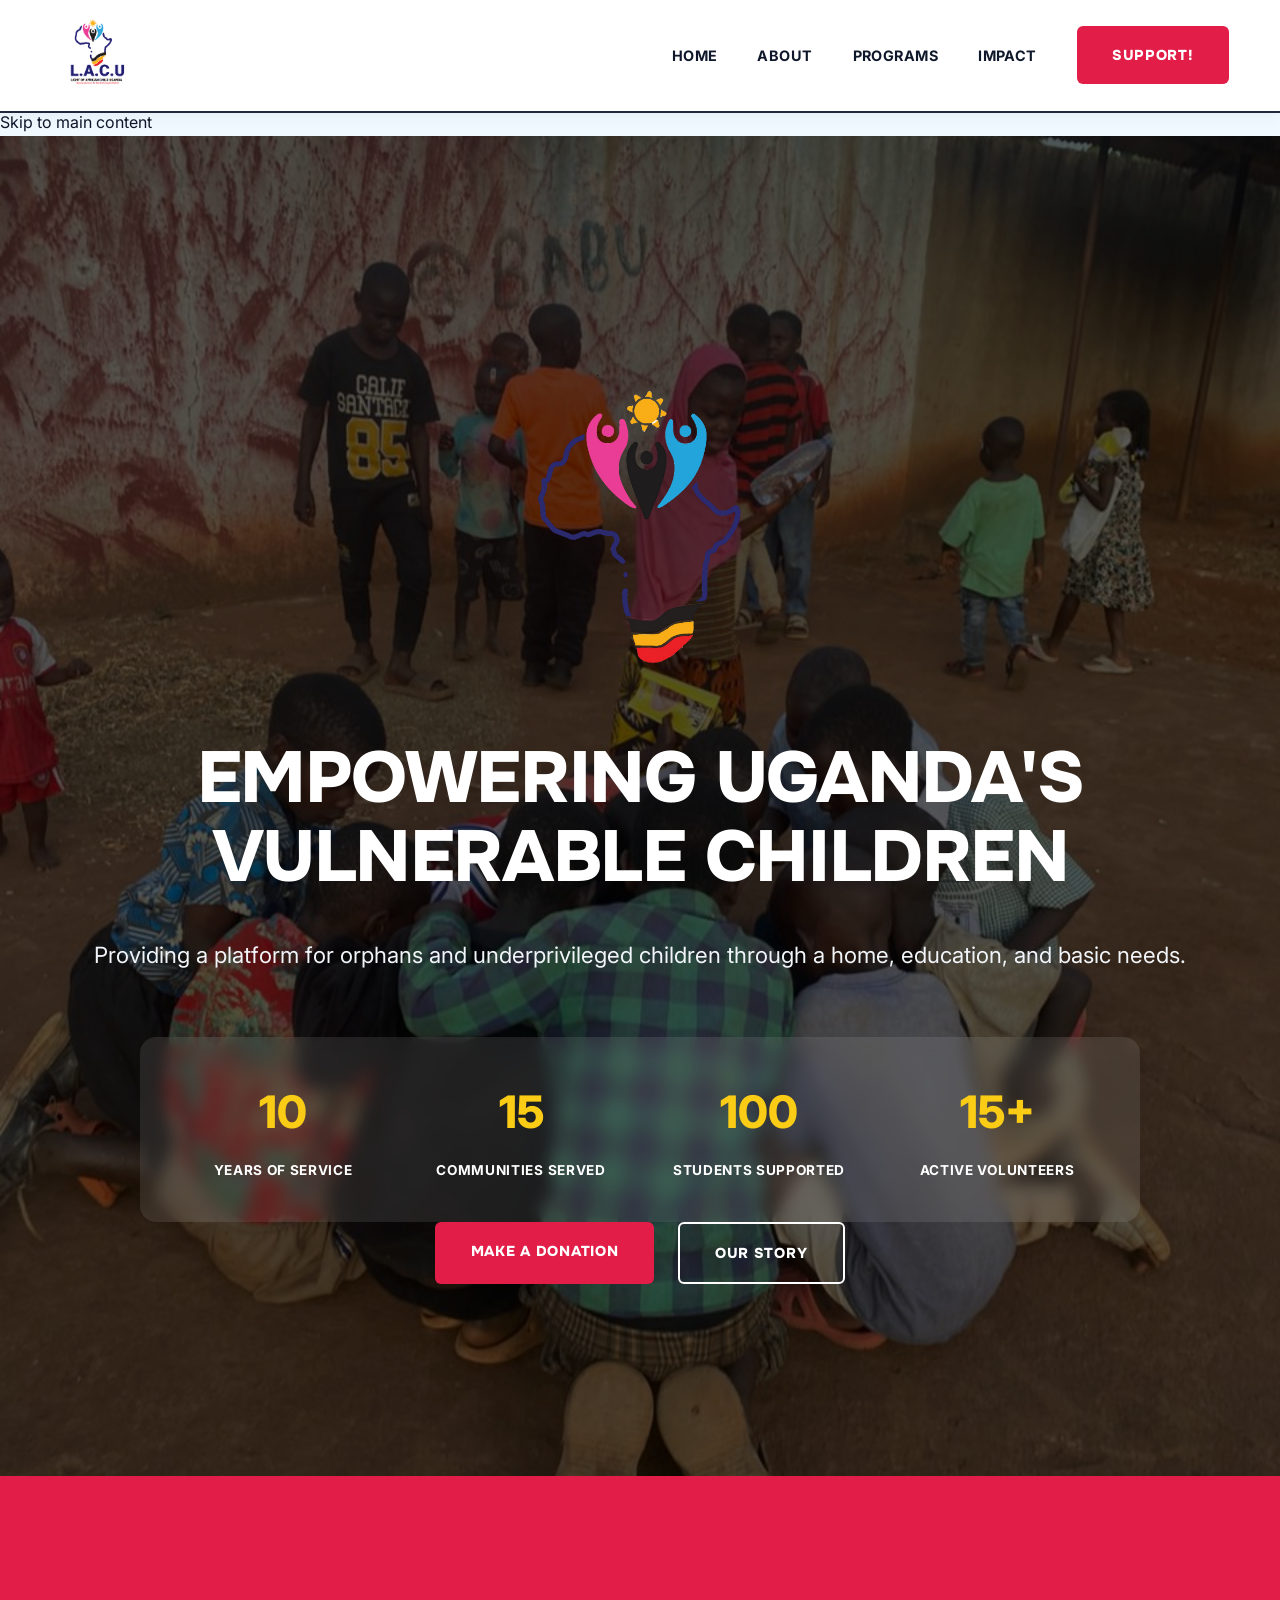
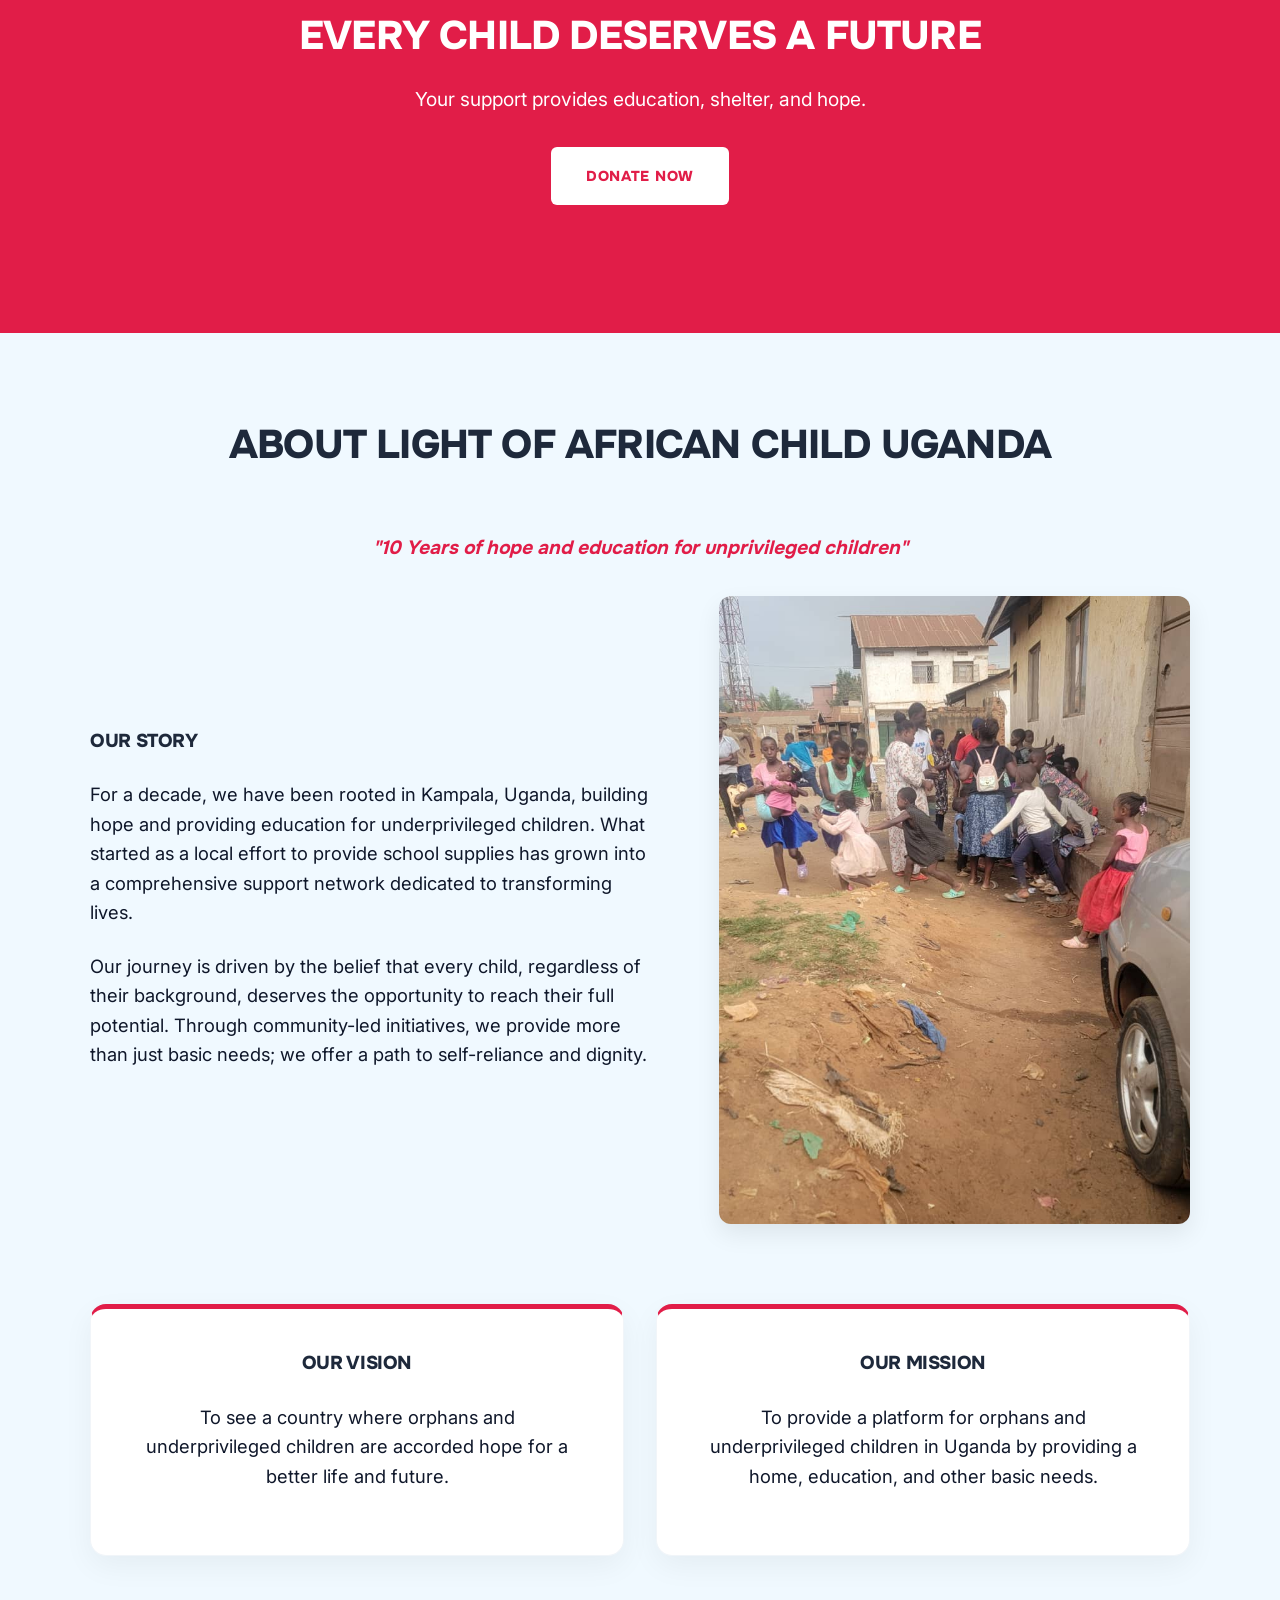
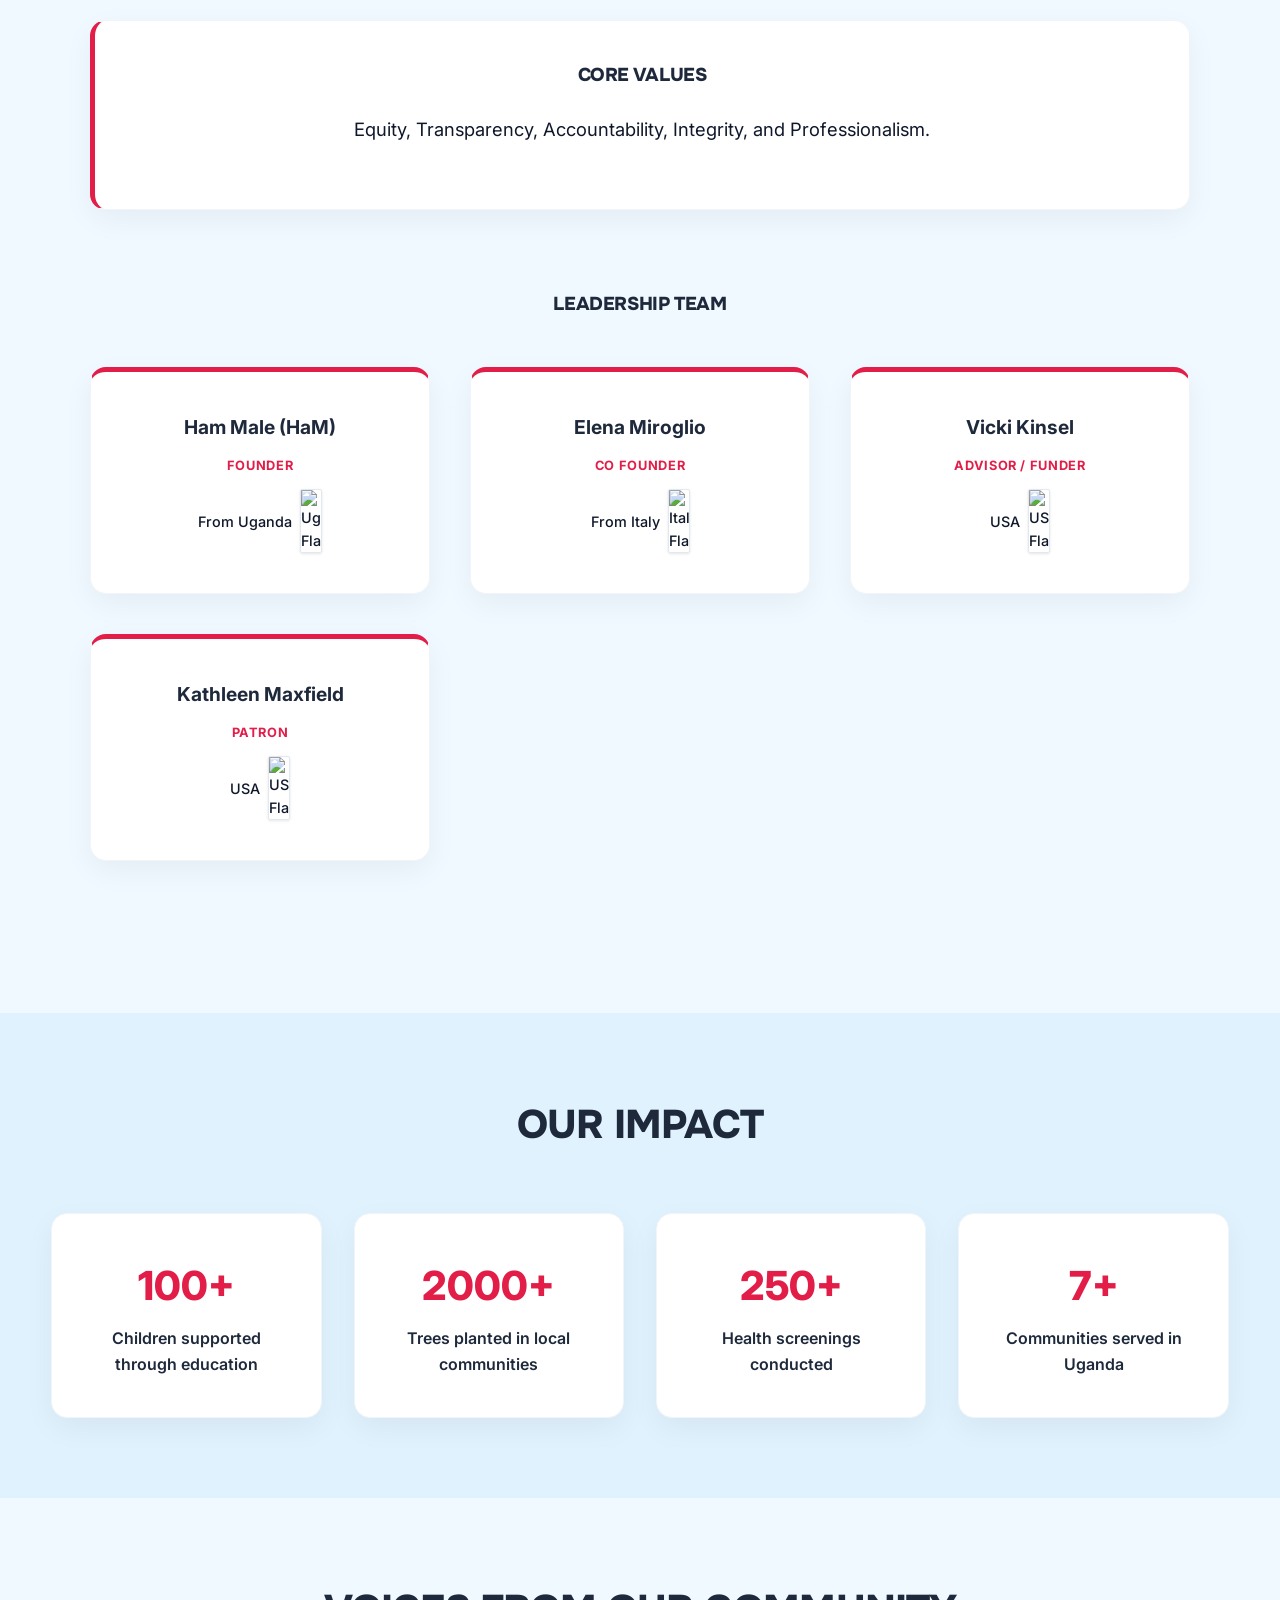
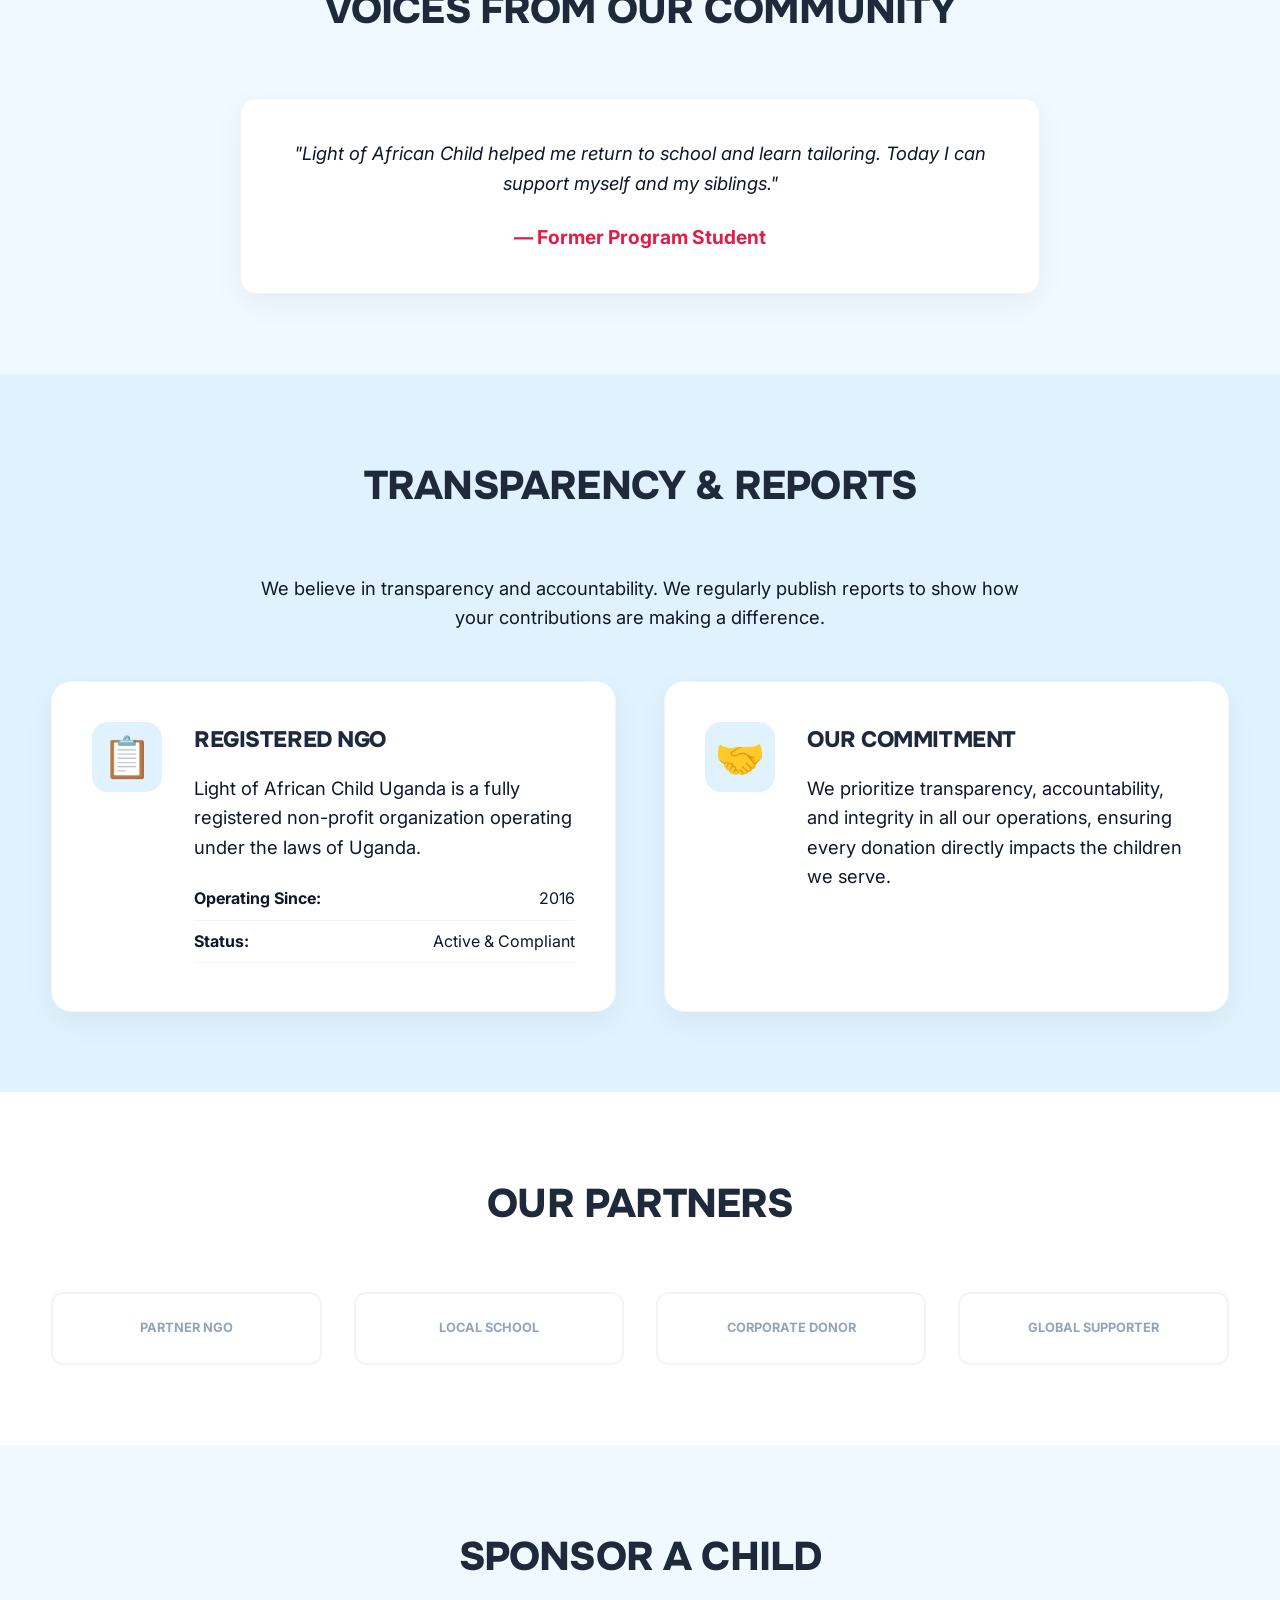
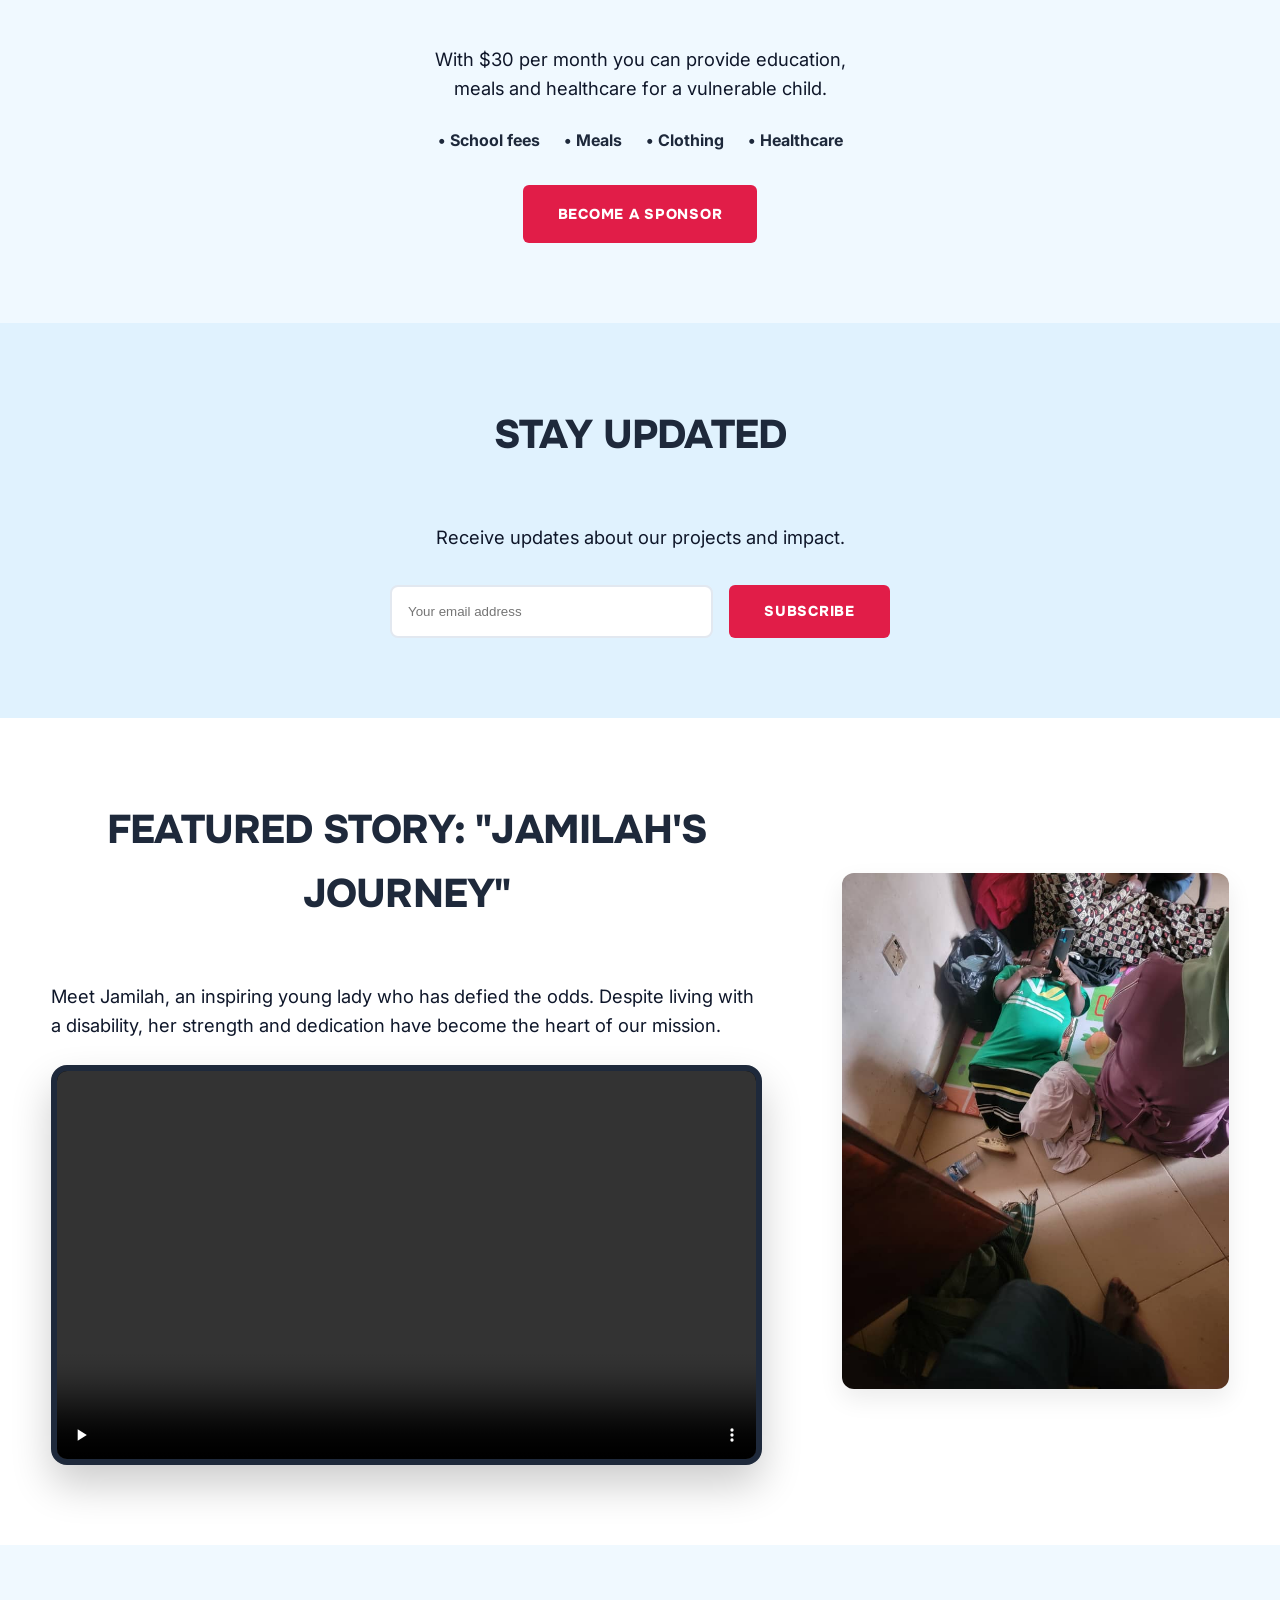
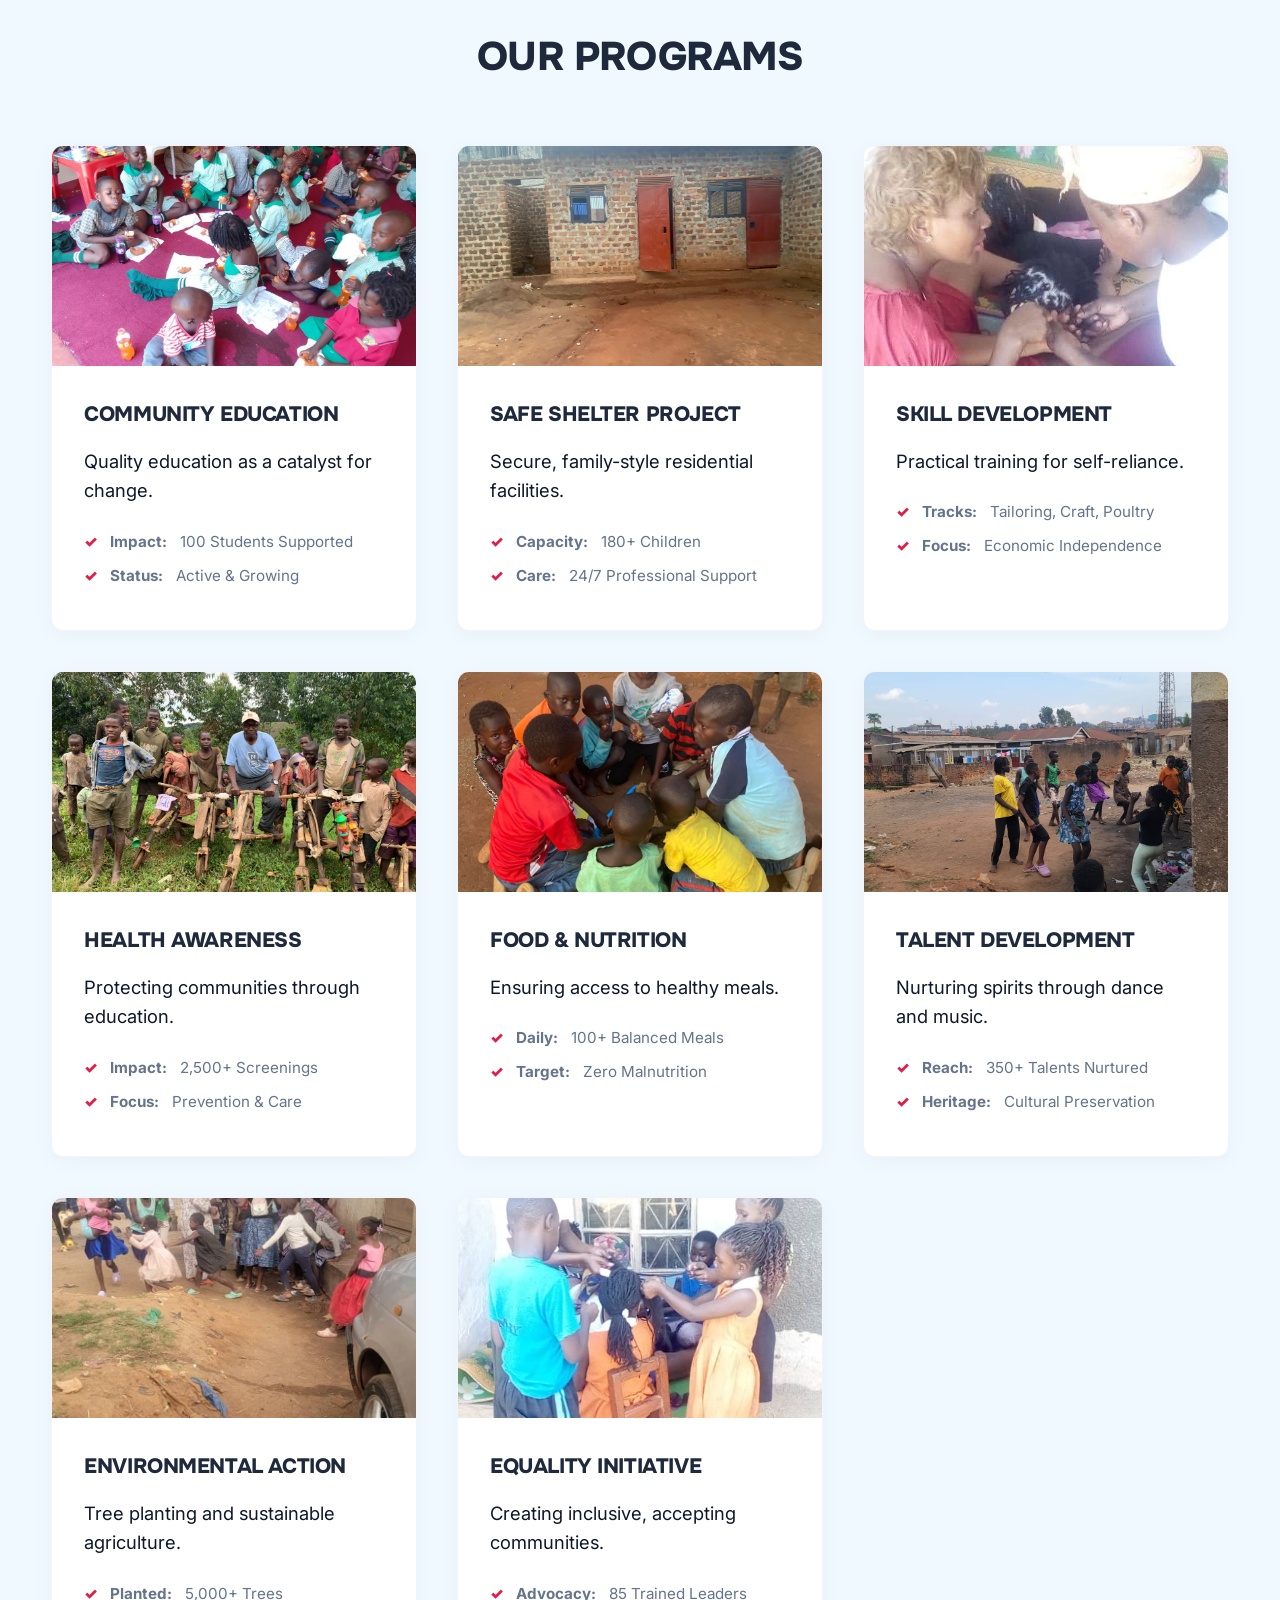
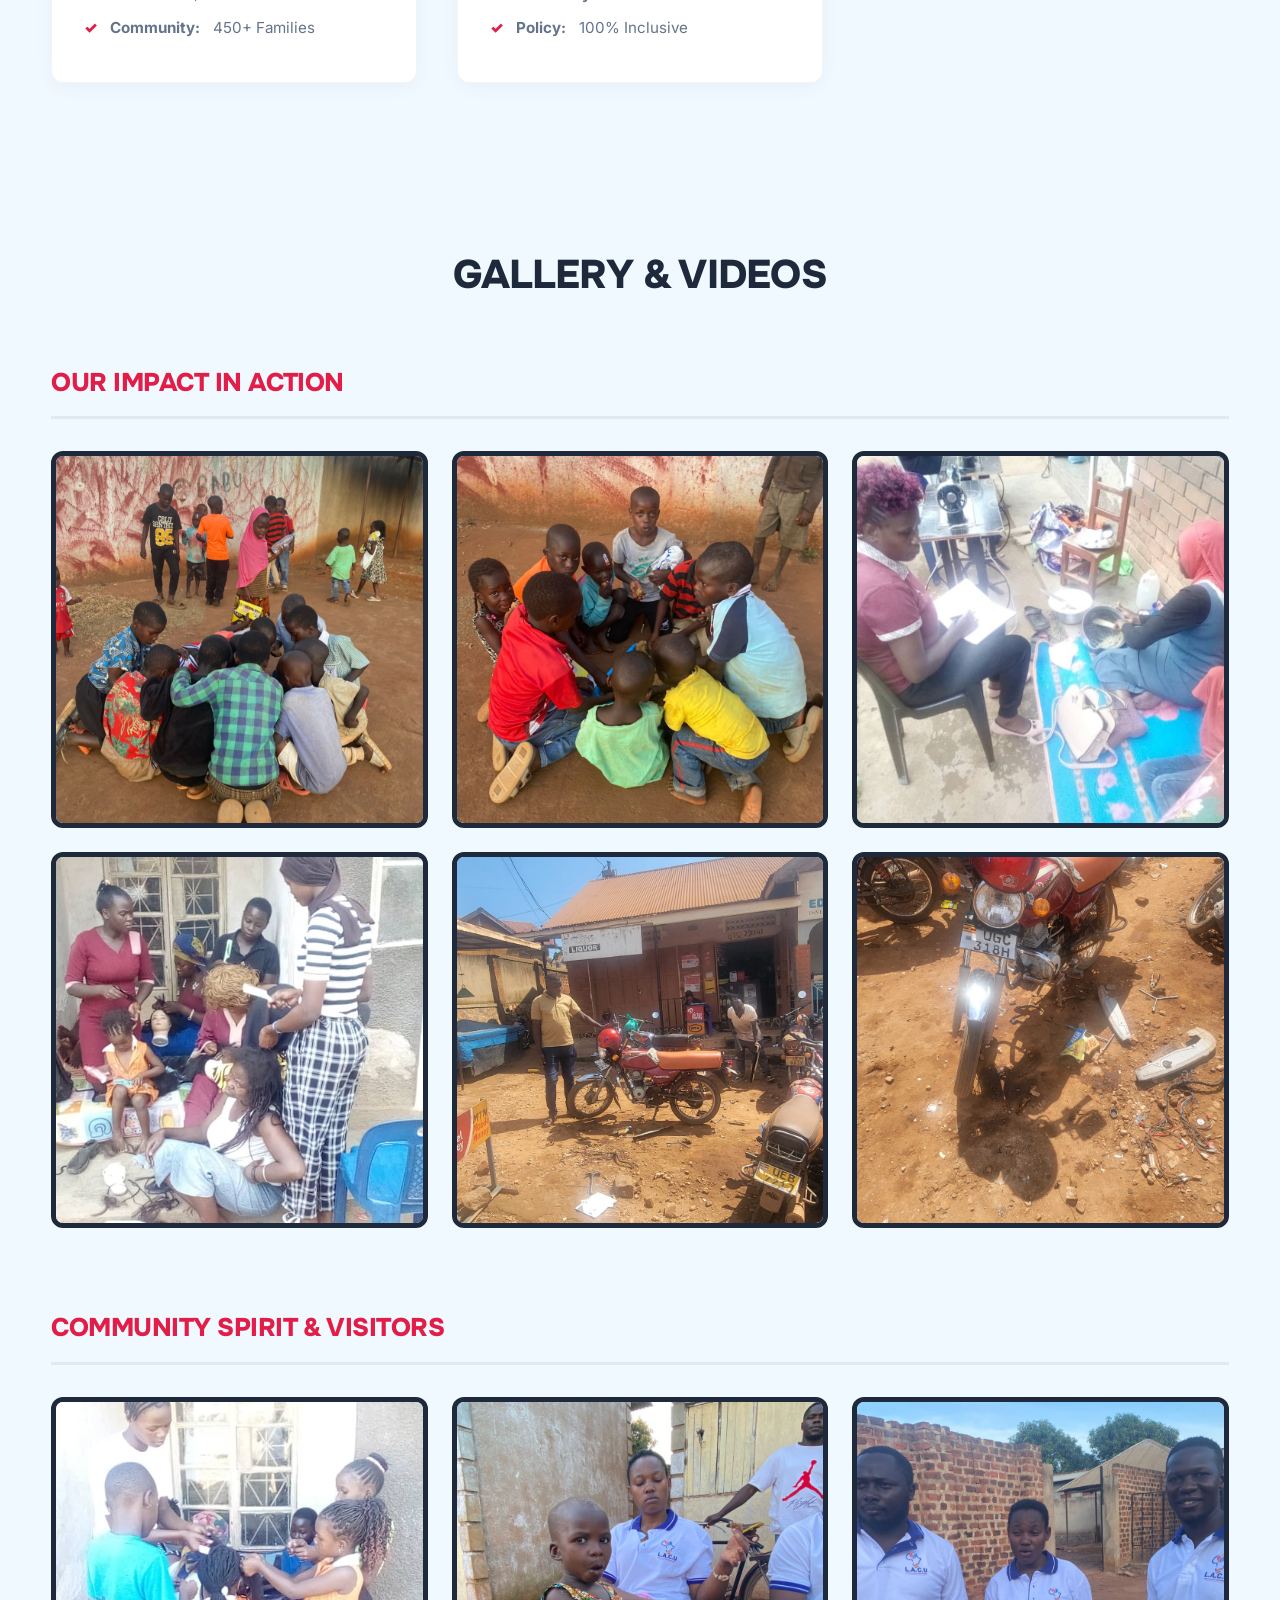
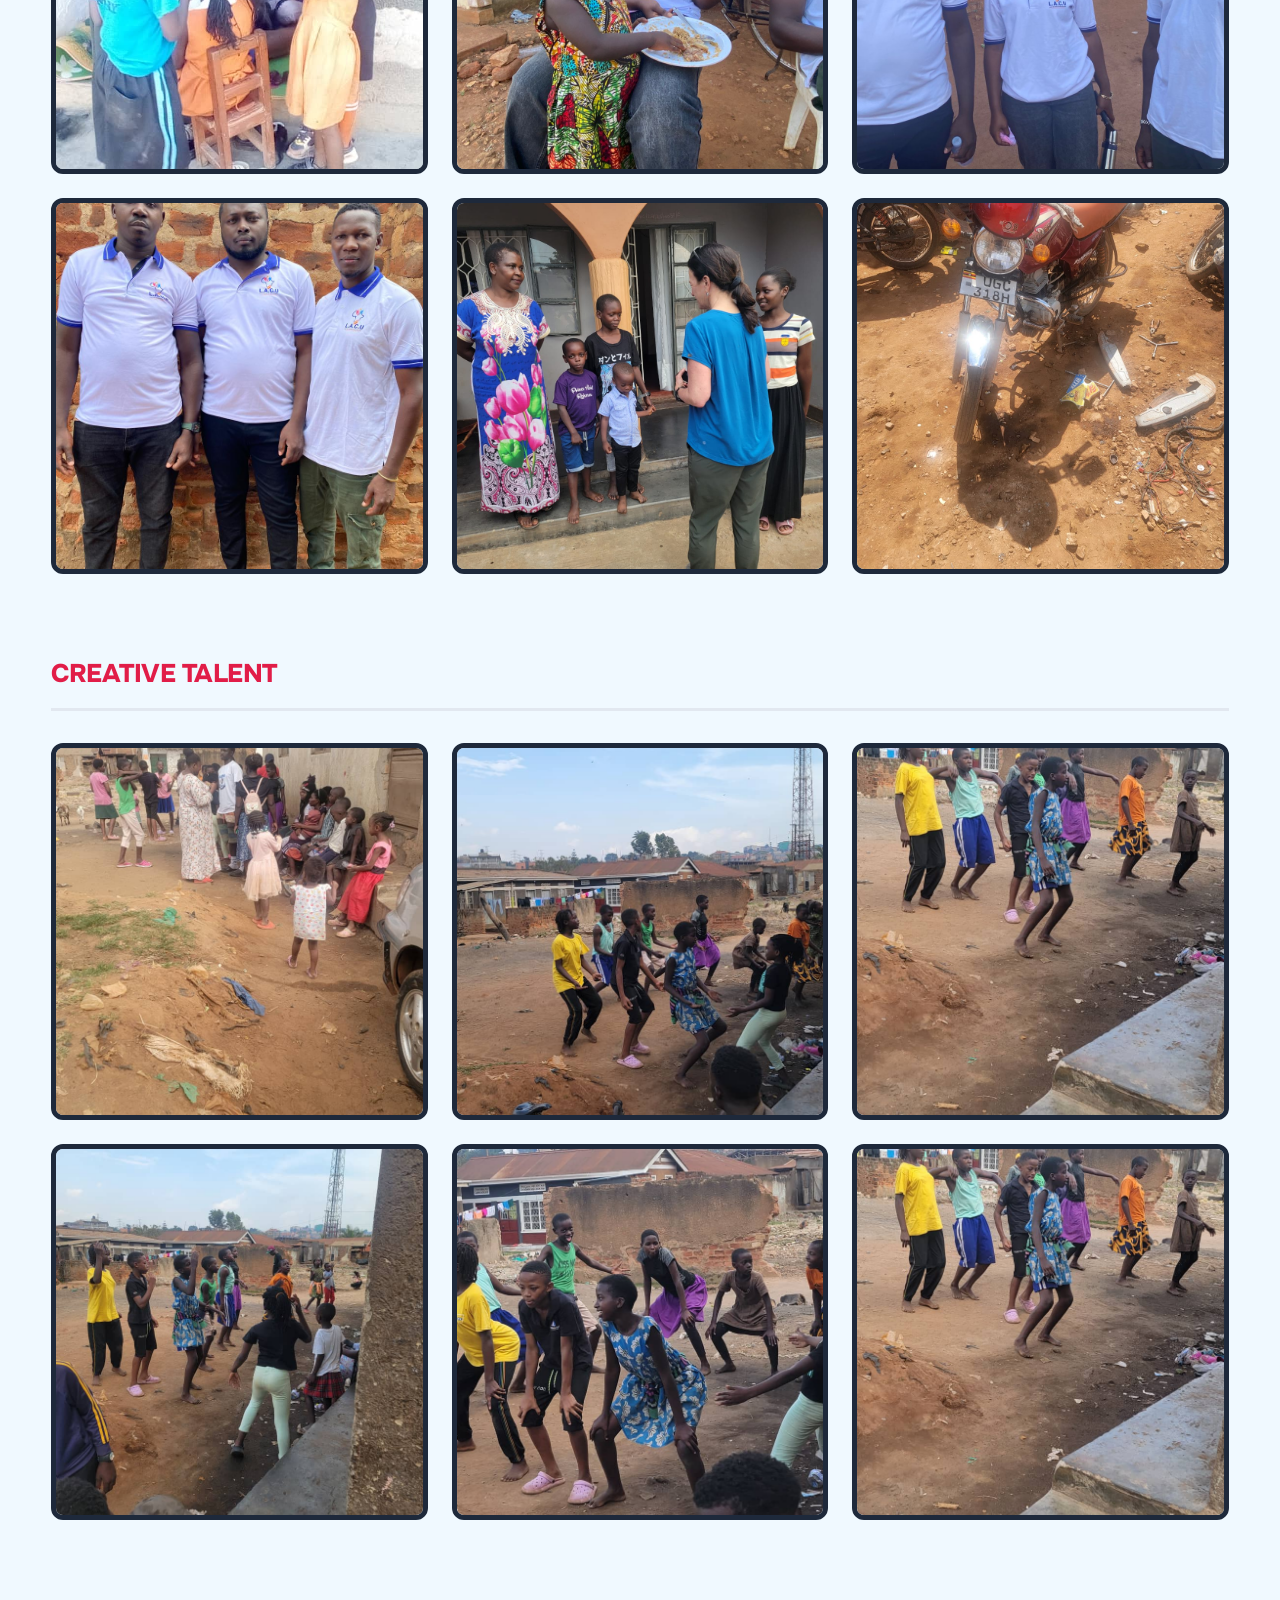
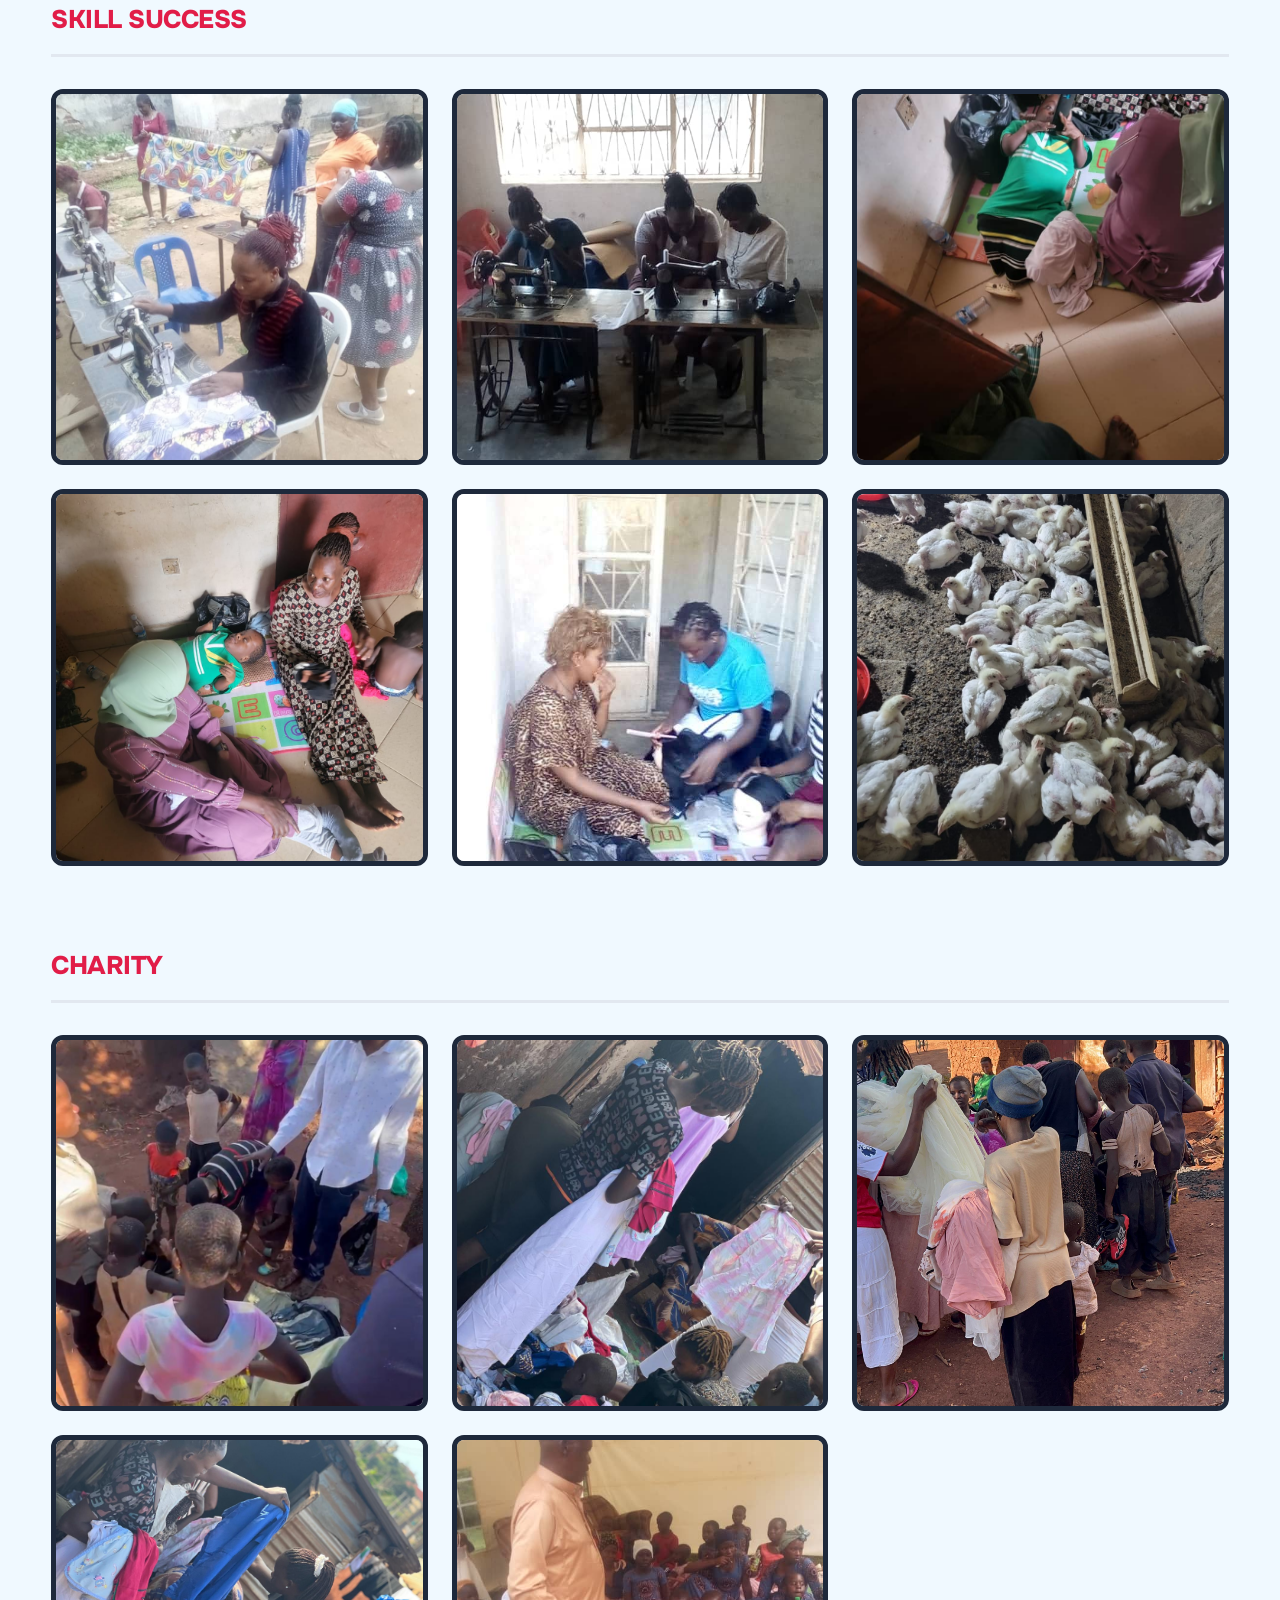
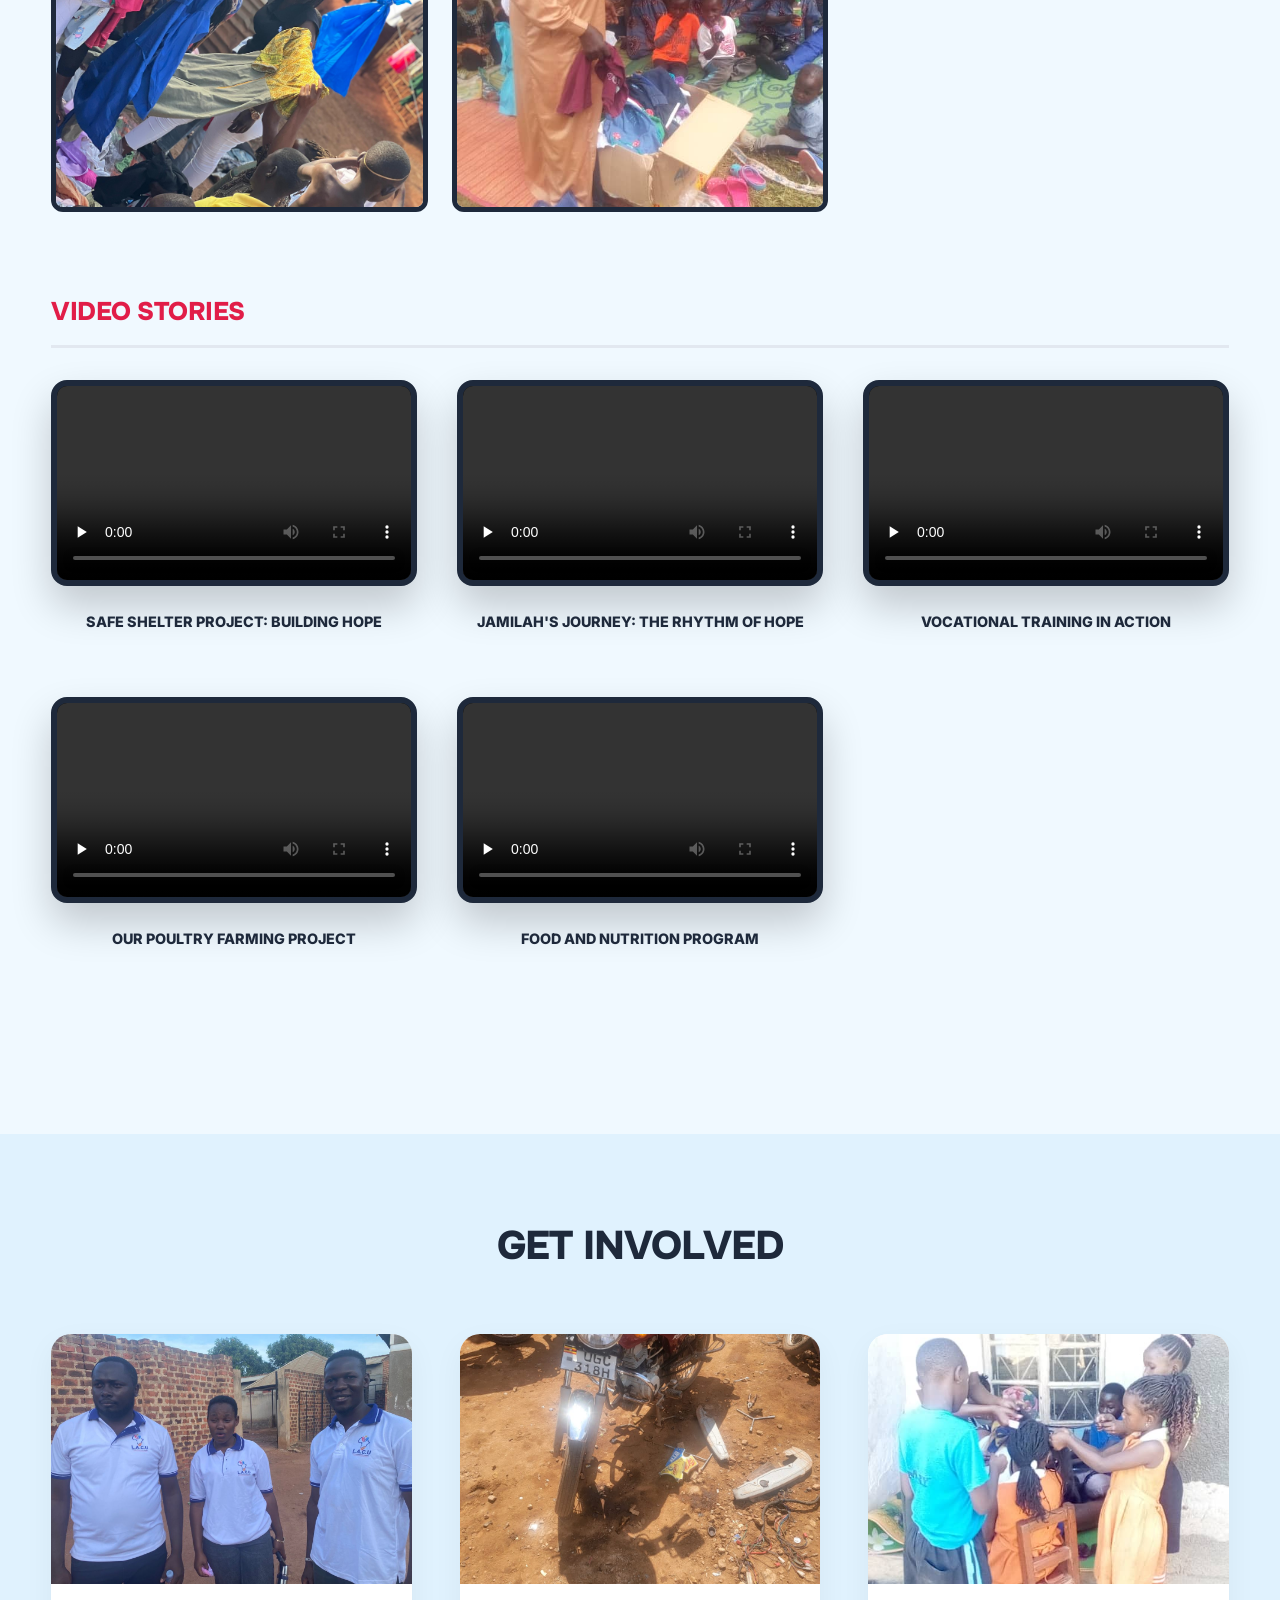
==== index.html @ d7f120e6 "Update index.html" ====
<!doctype html>
<html lang="en">
  <head>
    <meta charset="UTF-8" />
    <meta http-equiv="X-UA-Compatible" content="IE=edge" />
    <meta name="viewport" content="width=device-width, initial-scale=1.0" />

    <title>
      Light of African Child Uganda | Empowering Uganda's Vulnerable Children
    </title>
    <meta
      name="description"
      content="Providing a platform for orphans and underprivileged children in Uganda through a home, education, and basic needs."
    />
    <link rel="canonical" href="https://lightofafricachildug.org/" />

    <!-- Open Graph / Facebook -->
    <meta property="og:type" content="website" />
    <meta property="og:url" content="https://lightofafricachildug.org/" />
    <meta
      property="og:title"
      content="Light of African Child Uganda | Empowering Uganda's Vulnerable Children"
    />
    <meta
      property="og:description"
      content="Empowering vulnerable children in Uganda through education, shelter, and community support."
    />
    <meta
      property="og:image"
      content="https://lightofafricachildug.org/images/logo.PNG"
    />

    <!-- Twitter -->
    <meta name="twitter:card" content="summary_large_image" />
    <meta name="twitter:url" content="https://lightofafricachildug.org/" />
    <meta
      name="twitter:title"
      content="Light of African Child Uganda | Empowering Uganda's Vulnerable Children"
    />
    <meta
      name="twitter:description"
      content="Empowering vulnerable children in Uganda through education, shelter, and community support."
    />
    <meta
      name="twitter:image"
      content="https://lightofafricachildug.org/images/logo.PNG"
    />

    <link rel="icon" type="image/png" href="images/logo.PNG" />
    <link rel="icon" type="image/png" sizes="32x32" href="images/logo.PNG" />
    <link rel="icon" type="image/png" sizes="16x16" href="images/logo.PNG" />

    <link rel="preconnect" href="https://fonts.googleapis.com" />
    <link rel="preconnect" href="https://fonts.gstatic.com" crossorigin />
    <link
      href="https://fonts.googleapis.com/css2?family=Inter:wght@400;500;600;700&family=Onest:wght@400;500;600;700;800&display=swap"
      rel="stylesheet"
    />

    <link rel="stylesheet" href="css/style.css" />

    <script type="application/ld+json">
      {
        "@context": "https://schema.org",
        "@type": "NGO",
        "name": "Light of African Child Uganda",
        "url": "https://lightofafricachildug.org",
        "foundingDate": "2016",
        "areaServed": "Uganda",
        "description": "Empowering vulnerable children in Uganda through education and support.",
        "address": {
          "@type": "PostalAddress",
          "addressLocality": "Kampala",
          "addressCountry": "Uganda"
        }
      }
    </script>
  </head>
  <body>
    <a href="#main-content" class="skip-link">Skip to main content</a>

    <header class="navbar" role="banner">
      <div class="navbar-content">
        <div class="logo">
          <a href="#hero" aria-label="Light of African Child Uganda Home">
            <img
              src="images/logo.PNG"
              alt="Light of African Child Uganda Logo"
            />
          </a>
        </div>

        <nav class="nav-links" id="primary-navigation" aria-label="Primary">
          <a href="#hero">Home</a>
          <a href="#about">About</a>
          <a href="#programs">Programs</a>
          <a href="#impact">Impact</a>
          <a href="#donate" class="btn btn-primary">Support!</a>
        </nav>

        <button
          class="mobile-menu-btn"
          aria-controls="primary-navigation"
          aria-expanded="false"
          aria-label="Open mobile menu"
        >
          <svg
            width="24"
            height="24"
            fill="none"
            stroke="currentColor"
            stroke-width="2"
            viewBox="0 0 24 24"
          >
            <path d="M4 6h16M4 12h16M4 18h16"></path>
          </svg>
        </button>
      </div>
    </header>

    <main id="main-content">
      <section id="hero" class="hero" aria-labelledby="hero-title">
        <div class="hero-content">
          <img
            src="images/IMG-20250227-WA0000@3x.png"
            alt="Light of African Child Uganda Branding"
            class="hero-logo"
          />
          <h1 id="hero-title">Empowering Uganda's Vulnerable Children</h1>
          <p>
            Providing a platform for orphans and underprivileged children
            through a home, education, and basic needs.
          </p>

          <div class="impact-snapshot">
            <div class="snapshot-item">
              <span class="snapshot-number">10</span
              ><span class="snapshot-label">Years of Service</span>
            </div>
            <div class="snapshot-item">
              <span class="snapshot-number">15</span
              ><span class="snapshot-label">Communities Served</span>
            </div>
            <div class="snapshot-item">
              <span class="snapshot-number">100</span
              ><span class="snapshot-label">Students Supported</span>
            </div>
            <div class="snapshot-item">
              <span class="snapshot-number">15+</span
              ><span class="snapshot-label">Active Volunteers</span>
            </div>
          </div>

          <div class="hero-actions">
            <a href="#donate" class="btn btn-primary">Make a Donation</a>
            <a href="#about" class="btn btn-outline">Our Story</a>
          </div>
        </div>
      </section>

      <section class="donation-banner">
        <div class="container">
          <h2>Every Child Deserves a Future</h2>
          <p>Your support provides education, shelter, and hope.</p>
          <a href="#donate" class="btn btn-primary">Donate Now</a>
        </div>
      </section>

      <section id="about" class="bg-azure">
        <div class="container">
          <h2 class="section-title">About Light of African Child Uganda</h2>
          <div class="section-intro">
            <p class="tagline">
              "10 Years of hope and education for unprivileged children"
            </p>

            <div class="about-story-grid">
              <div class="story-content-box">
                <h3>Our Story</h3>
                <p>
                  For a decade, we have been rooted in Kampala, Uganda, building
                  hope and providing education for underprivileged children.
                  What started as a local effort to provide school supplies has
                  grown into a comprehensive support network dedicated to
                  transforming lives.
                </p>
                <p>
                  Our journey is driven by the belief that every child,
                  regardless of their background, deserves the opportunity to
                  reach their full potential. Through community-led initiatives,
                  we provide more than just basic needs; we offer a path to
                  self-reliance and dignity.
                </p>
              </div>
              <div class="story-image-box">
                <img
                  loading="lazy"
                  src="images/activity.jpeg"
                  alt="Community activity and engagement"
                  class="rounded-img shadow"
                />
              </div>
            </div>

            <div class="mission-vision-grid">
              <div class="mission-box info-card">
                <h3>Our Vision</h3>
                <p>
                  To see a country where orphans and underprivileged children
                  are accorded hope for a better life and future.
                </p>
              </div>
              <div class="vision-box info-card">
                <h3>Our Mission</h3>
                <p>
                  To provide a platform for orphans and underprivileged children
                  in Uganda by providing a home, education, and other basic
                  needs.
                </p>
              </div>
            </div>

            <div class="values-box info-card">
              <h3>Core Values</h3>
              <p>
                Equity, Transparency, Accountability, Integrity, and
                Professionalism.
              </p>
            </div>

            <div class="leadership-box">
              <h3 class="text-center">Leadership Team</h3>
              <div class="leaders-grid">
                <div class="leader-item info-card">
                  <div class="leader-info">
                    <strong>Ham Male (HaM)</strong>
                    <span class="role">Founder</span>
                    <span class="country"
                      >From Uganda
                      <img
                        loading="lazy"
                        src="https://flagcdn.com/ug.svg"
                        width="20"
                        alt="Uganda Flag"
                        class="flag-icon"
                    /></span>
                  </div>
                </div>
            
                <div class="leader-item info-card">
                  <div class="leader-info">
                    <strong>Elena Miroglio</strong>
                    <span class="role">Co founder</span>
                    <span class="country"
                      >From Italy
                      <img
                        loading="lazy"
                        src="https://flagcdn.com/it.svg"
                        width="20"
                        alt="Italy Flag"
                        class="flag-icon"
                    /></span>
                  </div>
                </div>
                <div class="leader-item info-card">
                  <div class="leader-info">
                    <strong>Vicki Kinsel</strong>
                    <span class="role">Advisor / funder</span>
                    <span class="country"
                      >USA
                      <img
                        loading="lazy"
                        src="https://flagcdn.com/us.svg"
                        width="20"
                        alt="USA Flag"
                        class="flag-icon"
                    /></span>
                  </div>
                </div>
                <div class="leader-item info-card">
                  <div class="leader-info">
                    <strong>Kathleen Maxfield</strong>
                    <span class="role">Patron</span>
                    <span class="country"
                      >USA
                      <img
                        loading="lazy"
                        src="https://flagcdn.com/us.svg"
                        width="20"
                        alt="USA Flag"
                        class="flag-icon"
                    /></span>
                  </div>
                </div>
              </div>
            </div>
          </div>
        </div>
      </section>

      <section id="impact-report" class="bg-light">
        <div class="container">
          <h2 class="section-title">Our Impact</h2>
          <div class="impact-grid">
            <div class="impact-item info-card">
              <span class="impact-number">100+</span>
              <p>Children supported through education</p>
            </div>
            <div class="impact-item info-card">
              <span class="impact-number">2000+</span>
              <p>Trees planted in local communities</p>
            </div>
            <div class="impact-item info-card">
              <span class="impact-number">250+</span>
              <p>Health screenings conducted</p>
            </div>
            <div class="impact-item info-card">
              <span class="impact-number">7+</span>
              <p>Communities served in Uganda</p>
            </div>
          </div>
        </div>
      </section>

      <section class="bg-azure">
        <div class="container">
          <h2 class="section-title">Voices from Our Community</h2>
          <div class="testimonial info-card">
            <p>
              "Light of African Child helped me return to school and learn
              tailoring. Today I can support myself and my siblings."
            </p>
            <strong>— Former Program Student</strong>
          </div>
        </div>
      </section>

      <section id="transparency" class="bg-light">
        <div class="container">
          <h2 class="section-title">Transparency & Reports</h2>
          <div class="transparency-summary text-center">
            <p>
              We believe in transparency and accountability. We regularly publish reports to show how your contributions are making a difference.
            </p>
          </div>
          <div class="transparency-grid">
            <div class="transparency-item">
              <div class="transparency-icon">📋</div>
              <div class="transparency-content">
                <h3>Registered NGO</h3>
                <p>
                  Light of African Child Uganda is a fully registered non-profit
                  organization operating under the laws of Uganda.
                </p>
                <ul class="registration-list">
                  <li><strong>Operating Since:</strong> 2016</li>
                  <li><strong>Status:</strong> Active & Compliant</li>
                </ul>
              </div>
            </div>
            <div class="transparency-item">
              <div class="transparency-icon">🤝</div>
              <div class="transparency-content">
                <h3>Our Commitment</h3>
                <p>
                  We prioritize transparency, accountability, and integrity in
                  all our operations, ensuring every donation directly impacts
                  the children we serve.
                </p>
              </div>
            </div>
          </div>
        </div>
      </section>

      <section id="partners" class="bg-white">
        <div class="container">
          <h2 class="section-title">Our Partners</h2>
          <div class="partners-grid">
            <div class="partner-logo">Partner NGO</div>
            <div class="partner-logo">Local School</div>
            <div class="partner-logo">Corporate Donor</div>
            <div class="partner-logo">Global Supporter</div>
          </div>
        </div>
      </section>

      <section id="sponsor-child" class="bg-azure">
        <div class="container text-center">
          <h2 class="section-title">Sponsor a Child</h2>
          <p class="max-w-md mx-auto mb-2">
            With $30 per month you can provide education, meals and healthcare
            for a vulnerable child.
          </p>
          <div class="sponsor-features mb-3">
            <span>• School fees</span>
            <span>• Meals</span>
            <span>• Clothing</span>
            <span>• Healthcare</span>
          </div>
          <a href="#donate" class="btn btn-primary">Become a Sponsor</a>
        </div>
      </section>

      <section id="newsletter" class="bg-light">
        <div class="container text-center">
          <h2 class="section-title">Stay Updated</h2>
          <p>Receive updates about our projects and impact.</p>
          <form
            class="newsletter-form"
            name="newsletter"
            method="POST"
            data-netlify="true"
          >
            <input type="hidden" name="form-name" value="newsletter" />
            <input
              type="email"
              name="email"
              placeholder="Your email address"
              required
              aria-label="Email Address"
            />
            <button type="submit" class="btn btn-primary">Subscribe</button>
          </form>
          <div id="newsletter-message" class="mt-2 hidden"></div>
        </div>
      </section>

      <section id="featured-story" class="bg-white">
        <div class="container story-flex">
          <div class="story-content">
            <h2 class="text-left">Featured Story: "Jamilah's Journey"</h2>
            <p>
              Meet Jamilah, an inspiring young lady who has defied the odds.
              Despite living with a disability, her strength and dedication have
              become the heart of our mission.
            </p>
            <div class="video-wrapper shadow">
              <video controls preload="none">
                <source src="images/jamilah-video.mp4" type="video/mp4" />
                Your browser does not support the video tag.
              </video>
            </div>
          </div>
          <div class="story-image">
            <img
              loading="lazy"
              src="images/jamilah-1.jpeg"
              alt="Jamilah participating in skills training"
              class="rounded-img shadow"
            />
          </div>
        </div>
      </section>

      <section id="programs" class="bg-azure">
        <div class="container">
          <h2 class="section-title">Our Programs</h2>
          <div class="process-grid">
            <article class="process-item" data-program="education">
              <div class="process-image">
                <img
                  loading="lazy"
                  src="images/our-students.jpg"
                  alt="Community Education"
                />
              </div>
              <div class="process-content">
                <h3>Community Education</h3>
                <p>Quality education as a catalyst for change.</p>
                <ul class="program-features">
                  <li><strong>Impact:</strong> 100 Students Supported</li>
                  <li><strong>Status:</strong> Active & Growing</li>
                </ul>
              </div>
            </article>
            <article class="process-item" data-program="shelter">
              <div class="process-image">
                <img
                  loading="lazy"
                  src="images/shelter-2.jpeg"
                  alt="Safe Shelter Project"
                />
              </div>
              <div class="process-content">
                <h3>Safe Shelter Project</h3>
                <p>Secure, family-style residential facilities.</p>
                <ul class="program-features">
                  <li><strong>Capacity:</strong> 180+ Children</li>
                  <li><strong>Care:</strong> 24/7 Professional Support</li>
                </ul>
              </div>
            </article>
            <article class="process-item" data-program="skills">
              <div class="process-image">
                <img
                  loading="lazy"
                  src="images/skills-project-3.jpeg"
                  alt="Skill Development"
                />
              </div>
              <div class="process-content">
                <h3>Skill Development</h3>
                <p>Practical training for self-reliance.</p>
                <ul class="program-features">
                  <li><strong>Tracks:</strong> Tailoring, Craft, Poultry</li>
                  <li><strong>Focus:</strong> Economic Independence</li>
                </ul>
              </div>
            </article>
            <article class="process-item" data-program="health">
              <div class="process-image">
                <img
                  loading="lazy"
                  src="images/ANTID.jpg"
                  alt="Health Awareness"
                />
              </div>
              <div class="process-content">
                <h3>Health Awareness</h3>
                <p>Protecting communities through education.</p>
                <ul class="program-features">
                  <li><strong>Impact:</strong> 2,500+ Screenings</li>
                  <li><strong>Focus:</strong> Prevention & Care</li>
                </ul>
              </div>
            </article>
            <article class="process-item" data-program="nutrition">
              <div class="process-image">
                <img
                  loading="lazy"
                  src="images/activity-2.jpeg"
                  alt="Food & Nutrition"
                />
              </div>
              <div class="process-content">
                <h3>Food & Nutrition</h3>
                <p>Ensuring access to healthy meals.</p>
                <ul class="program-features">
                  <li><strong>Daily:</strong> 100+ Balanced Meals</li>
                  <li><strong>Target:</strong> Zero Malnutrition</li>
                </ul>
              </div>
            </article>
            <article class="process-item" data-program="talent">
              <div class="process-image">
                <img
                  loading="lazy"
                  src="images/entertainment-3.jpeg"
                  alt="Talent Development"
                />
              </div>
              <div class="process-content">
                <h3>Talent Development</h3>
                <p>Nurturing spirits through dance and music.</p>
                <ul class="program-features">
                  <li><strong>Reach:</strong> 350+ Talents Nurtured</li>
                  <li><strong>Heritage:</strong> Cultural Preservation</li>
                </ul>
              </div>
            </article>
            <article class="process-item" data-program="environment">
              <div class="process-image">
                <img
                  loading="lazy"
                  src="images/activity.jpeg"
                  alt="Conservation"
                />
              </div>
              <div class="process-content">
                <h3>Environmental Action</h3>
                <p>Tree planting and sustainable agriculture.</p>
                <ul class="program-features">
                  <li><strong>Planted:</strong> 5,000+ Trees</li>
                  <li><strong>Community:</strong> 450+ Families</li>
                </ul>
              </div>
            </article>
            <article class="process-item" data-program="discrimination">
              <div class="process-image">
                <img
                  loading="lazy"
                  src="images/reaching-out.jpeg"
                  alt="Anti-Discrimination"
                />
              </div>
              <div class="process-content">
                <h3>Equality Initiative</h3>
                <p>Creating inclusive, accepting communities.</p>
                <ul class="program-features">
                  <li><strong>Advocacy:</strong> 85 Trained Leaders</li>
                  <li><strong>Policy:</strong> 100% Inclusive</li>
                </ul>
              </div>
            </article>
          </div>
        </div>
      </section>

      <section id="gallery" class="bg-azure section-with-pattern">
        <div class="container">
          <h2 class="section-title">Gallery & Videos</h2>

          <div class="gallery-category" id="impact">
            <h3>Our Impact in Action</h3>
            <div class="gallery-grid">
              <div class="gallery-item">
                <img
                  loading="lazy"
                  src="images/activity-1.jpeg"
                  alt="Children and community members gathered for an educational session"
                />
              </div>
              <div class="gallery-item">
                <img
                  loading="lazy"
                  src="images/activity-2.jpeg"
                  alt="Distributing essential school supplies to underprivileged children"
                />
              </div>
              <div class="gallery-item">
                <img
                  loading="lazy"
                  src="images/activity-3.jpeg"
                  alt="Children participating in organized group educational activities"
                />
              </div>
              <div class="gallery-item">
                <img
                  loading="lazy"
                  src="images/activity-5.jpeg"
                  alt="Children receiving donated school supplies in Kampala"
                />
              </div>
              <div class="gallery-item">
                <img
                  loading="lazy"
                  src="images/donation.jpeg"
                  alt="Organization members receiving donations for the community"
                />
              </div>
              <div class="gallery-item">
                <img
                  loading="lazy"
                  src="images/donation-2.jpeg"
                  alt="Vulnerable families receiving donation packages"
                />
              </div>
            </div>
          </div>

          <div class="gallery-category">
            <h3>Community Spirit & Visitors</h3>
            <div class="gallery-grid">
              <div class="gallery-item">
                <img
                  loading="lazy"
                  src="images/reaching-out.jpeg"
                  alt="Community: Reaching out"
                />
              </div>
              <div class="gallery-item">
                <img
                  loading="lazy"
                  src="images/volunteers.jpeg"
                  alt="Community: Volunteers"
                />
              </div>
              <div class="gallery-item">
                <img
                  loading="lazy"
                  src="images/volunteers-2.jpeg"
                  alt="Community: Team of volunteers"
                />
              </div>
              <div class="gallery-item">
                <img
                  loading="lazy"
                  src="images/volunteer.jpeg"
                  alt="Community: Dedicated volunteer"
                />
              </div>
              <div class="gallery-item">
                <img
                  loading="lazy"
                  src="images/anna-visit.jpeg"
                  alt="Visitors: Community visit"
                />
              </div>
              <div class="gallery-item">
                <img
                  loading="lazy"
                  src="images/donated-by-vicki-kinsel.jpeg"
                  alt="Visitors: Donated supplies"
                />
              </div>
            </div>
          </div>

          <div class="gallery-category">
            <h3>Creative Talent</h3>
            <div class="gallery-grid">
              <div class="gallery-item">
                <img
                  loading="lazy"
                  src="images/entertainment-3-alt.jpeg"
                  alt="Talent: Traditional dance"
                />
              </div>
              <div class="gallery-item">
                <img
                  loading="lazy"
                  src="images/entertainment-8.jpeg"
                  alt="Talent: Performance"
                />
              </div>
              <div class="gallery-item">
                <img
                  loading="lazy"
                  src="images/entertainment-1.jpeg"
                  alt="Talent: Music and dance"
                />
              </div>
              <div class="gallery-item">
                <img
                  loading="lazy"
                  src="images/entertainment-2.jpeg"
                  alt="Talent: Cultural showcase"
                />
              </div>
              <div class="gallery-item">
                <img
                  loading="lazy"
                  src="images/entertainment-4.jpeg"
                  alt="Talent: Youth engagement"
                />
              </div>
              <div class="gallery-item">
                <img
                  loading="lazy"
                  src="images/entertainment-6.jpeg"
                  alt="Talent: Community joy"
                />
              </div>
            </div>
          </div>

          <div class="gallery-category">
            <h3>Skill Success</h3>
            <div class="gallery-grid">
              <div class="gallery-item">
                <img
                  loading="lazy"
                  src="images/skills-project.jpeg"
                  alt="Skills: Project coordination"
                />
              </div>
              <div class="gallery-item">
                <img
                  loading="lazy"
                  src="images/skills-project-6.jpeg"
                  alt="Skills: Workshop"
                />
              </div>
              <div class="gallery-item">
                <img
                  loading="lazy"
                  src="images/jamilah-1.jpeg"
                  alt="Skills: Jamilah at work"
                />
              </div>
              <div class="gallery-item">
                <img
                  loading="lazy"
                  src="images/jamilah-2.jpeg"
                  alt="Skills: Jamilah portrait"
                />
              </div>
              <div class="gallery-item">
                <img
                  loading="lazy"
                  src="images/skills-project-2.jpeg"
                  alt="Skills: Tailoring workshop"
                />
              </div>
              <div class="gallery-item">
                <img
                  loading="lazy"
                  src="images/poultry-project.jpeg"
                  alt="Skills: Poultry farming project"
                />
              </div>
            </div>
          </div>

          <div class="gallery-category">
            <h3>Charity</h3>
            <div class="gallery-grid">
              <div class="gallery-item">
                <img
                  loading="lazy"
                  src="images/charity 1.jpeg"
                  alt="Charity: Community support"
                />
              </div>
              <div class="gallery-item">
                <img
                  loading="lazy"
                  src="images/charity 2.jpeg"
                  alt="Charity: Helping children"
                />
              </div>
              <div class="gallery-item">
                <img
                  loading="lazy"
                  src="images/charity 3.jpeg"
                  alt="Charity: Distribution"
                />
              </div>
              <div class="gallery-item">
                <img
                  loading="lazy"
                  src="images/handing out clothes.jpeg"
                  alt="Charity: Handing out clothes"
                />
              </div>
              <div class="gallery-item">
                <img
                  loading="lazy"
                  src="images/CLOTH2.jpg"
                  alt="Charity: Clothing donations"
                />
              </div>
            </div>
          </div>

          <div class="gallery-category">
            <h3>Video Stories</h3>
            <div class="video-grid">
              <div class="video-item">
                <div class="video-wrapper shadow">
                  <video controls preload="none">
                    <source src="images/shelter video.mp4" type="video/mp4" />
                  </video>
                </div>
                <p class="video-caption">Safe Shelter Project: Building Hope</p>
              </div>
              <div class="video-item">
                <div class="video-wrapper shadow">
                  <video controls preload="none">
                    <source src="images/jamilah-video.mp4" type="video/mp4" />
                  </video>
                </div>
                <p class="video-caption">
                  Jamilah's Journey: The Rhythm of Hope
                </p>
              </div>
              <div class="video-item">
                <div class="video-wrapper shadow">
                  <video controls preload="none">
                    <source src="images/skills-training.mp4" type="video/mp4" />
                  </video>
                </div>
                <p class="video-caption">Vocational Training in Action</p>
              </div>
              <div class="video-item">
                <div class="video-wrapper shadow">
                  <video controls preload="none">
                    <source src="images/poultry-project.mp4" type="video/mp4" />
                  </video>
                </div>
                <p class="video-caption">Our Poultry Farming Project</p>
              </div>
              <div class="video-item">
                <div class="video-wrapper shadow">
                  <video controls preload="none">
                    <source
                      src="images/food-and-nutrition.mp4"
                      type="video/mp4"
                    />
                  </video>
                </div>
                <p class="video-caption">Food and Nutrition Program</p>
              </div>
            </div>
          </div>
        </div>
      </section>

      <section id="participate" class="bg-light">
        <div class="container">
          <h2 class="section-title">Get Involved</h2>
          <div class="participate-grid">
            <div class="participate-card">
              <div class="participate-card-image">
                <img
                  loading="lazy"
                  src="images/volunteers-2.jpeg"
                  alt="Local volunteers"
                />
              </div>
              <h3>Volunteer Locally</h3>
              <p>Join our team of 15+ dedicated volunteers on the ground.</p>
              <a href="#contact" class="card-link">Join Us &rarr;</a>
            </div>
            <div class="participate-card">
              <div class="participate-card-image">
                <img
                  loading="lazy"
                  src="images/donation-2.jpeg"
                  alt="Monthly Sponsorship"
                />
              </div>
              <h3>Monthly Sponsorship</h3>
              <p>Become a consistent partner in a child's life.</p>
              <a href="#donate" class="card-link">Partner Now &rarr;</a>
            </div>
            <div class="participate-card">
              <div class="participate-card-image">
                <img
                  loading="lazy"
                  src="images/reaching-out.jpeg"
                  alt="Global Advocacy"
                />
              </div>
              <h3>Advocate Globally</h3>
              <p>Spread awareness and help us reach more communities.</p>
              <a href="#contact" class="card-link">Connect &rarr;</a>
            </div>
          </div>
        </div>
      </section>

      <section id="donate" class="donate-section">
        <div class="container">
          <h2 class="section-title">Support Our Mission</h2>
          <div class="donation-box">
            <div class="payment-tabs" role="tablist">
              <button
                role="tab"
                aria-selected="true"
                class="tab-btn active"
                data-target="momo"
              >
                🇺🇬 Mobile Money
              </button>
              <button
                role="tab"
                aria-selected="false"
                class="tab-btn"
                data-target="bank"
              >
                🏦 Bank Transfer
              </button>
            </div>
            <div id="momo" role="tabpanel" class="tab-panel active">
              <span class="copy-hint">(Click any number to copy)</span>
              <div class="momo-grid">
                <div class="momo-card mtn">
                  <div class="momo-logo">MTN</div>
                  <div class="momo-info">
                    <span class="momo-label">Recipient</span
                    ><span class="momo-name">Ham Male</span
                    ><span class="momo-number">+256 780 529 286</span>
                  </div>
                </div>
                <div class="momo-card airtel">
                  <div class="momo-logo">Airtel</div>
                  <div class="momo-info">
                    <span class="momo-label">Recipient</span
                    ><span class="momo-name">Light of African Child</span
                    ><span class="momo-number">+256 708 088 431</span>
                  </div>
                </div>
              </div>
            </div>
            <div id="bank" role="tabpanel" class="tab-panel hidden">
              <div class="bank-details-card">
                <span class="copy-hint">(Click any detail to copy)</span>
                <div class="bank-row">
                  <span class="bank-label">Bank</span
                  ><span class="bank-value">ABSA BANK</span>
                </div>
                <div class="bank-row">
                  <span class="bank-label">Account Name</span
                  ><span class="bank-value"
                    >Light of African Child - Uganda</span
                  >
                </div>
                <div class="bank-row">
                  <span class="bank-label">Account No.</span
                  ><span class="bank-value">6008361876</span>
                </div>
                <div class="bank-row">
                  <span class="bank-label">Swift Code</span
                  ><span class="bank-value">BARCUGKX</span>
                </div>
              </div>
            </div>
          </div>
        </div>
      </section>

      <section id="contact" class="bg-azure">
        <div class="container">
          <h2 class="section-title">Contact Us</h2>
          <div class="contact-wrapper">
            <div class="contact-info">
              <div class="contact-method">
                <div class="contact-icon">📍</div>
                <div>
                  <h3>Location</h3>
                  <p>Kampala, Uganda, East Africa</p>
                </div>
              </div>
              <div class="contact-method">
                <div class="contact-icon">📞</div>
                <div>
                  <h3>Phone</h3>
                  <p>+256 708 088 431</p>
                  <p>+256 780 529 286 (Ham)</p>
                </div>
              </div>
              <div class="contact-method">
                <div class="contact-icon">✉️</div>
                <div>
                  <h3>Email</h3>
                  <p>lacu.ug@gmail.com</p>
                </div>
              </div>
              <div class="social-links">
                <h3>Follow Our Impact</h3>
                <div class="social-grid">
                  <a href="#" class="social-item">Facebook</a>
                  <a href="#" class="social-item">Instagram</a>
                </div>
              </div>
            </div>
            <form
              name="contact"
              method="POST"
              data-netlify="true"
              class="contact-form"
            >
              <input type="hidden" name="form-name" value="contact" />
              <h3>Send us a message</h3>
              <div class="form-group">
                <label>Full Name *</label
                ><input type="text" name="name" required />
              </div>
              <div class="form-group">
                <label>Email Address *</label
                ><input type="email" name="email" required />
              </div>
              <div class="form-group">
                <label>Your Message *</label
                ><textarea name="message" rows="5" required></textarea>
              </div>
              <button type="submit" class="btn btn-primary full-width">
                Send Message
              </button>
            </form>
            <div id="contact-message" class="mt-3 text-center hidden"></div>
          </div>
          <div class="map-container shadow mt-5">
            <iframe
              src="https://www.google.com/maps/embed?pb=!1m18!1m12!1m3!1d127672.24706509747!2d32.50286084898499!3d0.3136111!2m3!1f0!2f0!3f0!3m2!1i1024!2i768!4f13.1!3m3!1m2!1s0x177dbb902e9cf41d%3A0x738d826a7e584405!2sKampala%2C%20Uganda!5e0!3m2!1sen!2s!4v1700000000000!5m2!1sen!2s"
              width="100%"
              height="350"
              style="border: 0"
              loading="lazy"
              referrerpolicy="no-referrer-when-downgrade"
            >
            </iframe>
          </div>
        </div>
      </section>
    </main>

    <footer role="contentinfo">
      <div class="container footer-content">
        <p>
          &copy; 2026 Light of African Child Uganda. Registered NGO in Uganda.
        </p>
        <div class="footer-links">
          <a href="privacy-policy.html">Privacy Policy</a>
          <a href="terms.html">Terms of Service</a>
        </div>
      </div>
    </footer>

    <div id="lightbox" class="lightbox" aria-hidden="true" role="dialog">
      <button class="lightbox-close">&times;</button>
      <div class="lightbox-content">
        <img loading="lazy" src="" id="lightbox-img" alt="Lightbox Image" />
        <p id="lightbox-caption"></p>
      </div>
    </div>

    <div
      id="program-modal"
      class="program-modal"
      aria-hidden="true"
      role="dialog"
    >
      <div class="program-modal-content shadow">
        <button class="program-modal-close" aria-label="Close">&times;</button>
        <div class="program-modal-grid">
          <div class="program-modal-image">
            <img loading="lazy" id="pm-image" src="" alt="Program Image" />
          </div>
          <div class="program-modal-info">
            <h2 id="pm-title"></h2>
            <div class="pm-tagline" id="pm-tagline"></div>
            <div class="pm-description">
              <h3>Our Mission</h3>
              <p id="pm-mission"></p>
              <h3>Impact & Success</h3>
              <ul id="pm-impact"></ul>
              <h3>How it Works</h3>
              <p id="pm-details"></p>
            </div>
            <div class="pm-actions">
              <a href="#donate" class="btn btn-primary pm-close-btn"
                >Support This Program</a
              >
            </div>
          </div>
        </div>
      </div>
    </div>

    <script src="js/main.js" defer></script>
  </body>
</html>
---- css/style.css ----
:root {
  --primary-color: #e11d48; /* Brand Red */
  --secondary-color: #1e293b; /* Slate Dark */
  --accent-color: #e0f2fe; /* Light Azure Accent */
  --highlight-yellow: #facc15; 
  --text-dark: #0f172a;
  --text-light: #ffffff;
  --bg-azure: #f0f9ff; /* Light Variant of Azure */
  --bg-white: #ffffff;
  --font-main: "Inter", sans-serif;
  --font-heading: "Onest", sans-serif;
  --focus-ring: 3px solid var(--primary-color);
}

/* --- Base & Accessibility --- */
html {
  scroll-behavior: smooth;
  overflow-x: hidden;
}

img {
  max-width: 100%;
  height: auto;
  display: block;
}

* {
  margin: 0;
  padding: 0;
  box-sizing: border-box;
}

body {
  font-family: var(--font-main);
  color: var(--text-dark);
  line-height: 1.6;
  background-color: var(--bg-azure);
  overflow-x: hidden;
  width: 100%;
  padding-top: 110px;
}

@media (max-width: 768px) {
  body { padding-top: 90px; }
}

/* Background Utility Classes */
.bg-light { background-color: var(--accent-color); }
.bg-azure { background-color: var(--bg-azure); }
.bg-white { background-color: var(--bg-white); }
.bg-dark { background-color: var(--secondary-color); color: white; }

.section-with-pattern {
  position: relative;
  background-image: radial-gradient(#cbd5e1 0.5px, transparent 0.5px);
  background-size: 24px 24px;
}

/* --- Layout & Typography --- */
.container {
  max-width: 1800px;
  margin: 0 auto;
  padding: 5rem 4%;
}

@media (max-width: 768px) {
  .container {
    padding: 4rem 1.5rem;
  }
}

h1, h2, h3 {
  font-family: var(--font-heading);
  text-transform: uppercase;
  font-weight: 800;
  letter-spacing: -0.02em;
  color: var(--secondary-color);
  margin-bottom: 1.5rem;
}

h1 { font-size: clamp(2.5rem, 8vw, 4.5rem); line-height: 1.1; }
h2 { font-size: clamp(1.8rem, 5vw, 2.5rem); text-align: center; margin-bottom: 3.5rem; }
p { margin-bottom: 1.5rem; font-size: 1.15rem; }

a { text-decoration: none; color: inherit; }

/* --- Components --- */
.btn {
  display: inline-block;
  padding: 1.1rem 2.2rem;
  font-family: var(--font-heading);
  text-transform: uppercase;
  font-weight: 800;
  font-size: 0.9rem;
  letter-spacing: 0.05em;
  border-radius: 6px;
  cursor: pointer;
  text-align: center;
  border: none;
  transition: all 0.2s ease;
}

.btn-primary { background: var(--primary-color); color: white; }
.btn-primary:hover { background: var(--secondary-color); transform: translateY(-2px); }

.btn-outline { border: 2px solid var(--secondary-color); color: var(--secondary-color); }
.btn-outline:hover { background: var(--secondary-color); color: white; }

.shadow { box-shadow: 0 10px 25px rgba(0, 0, 0, 0.08); }
.rounded-img { border-radius: 12px; }

/* --- Navbar --- */
.navbar {
  display: flex;
  justify-content: center;
  align-items: center;
  padding: 0.8rem 4%;
  background: var(--bg-white);
  border-bottom: 2px solid var(--secondary-color);
  position: fixed;
  top: 0;
  left: 0;
  right: 0;
  width: 100%;
  z-index: 1000;
  box-shadow: 0 4px 15px rgba(0,0,0,0.05);
}

.navbar-content {
  display: flex;
  justify-content: space-between;
  align-items: center;
  width: 100%;
  max-width: 1800px;
}

.logo img { height: 85px; transition: transform 0.3s; }
.nav-links { display: flex; gap: 2.5rem; align-items: center; font-weight: 700; text-transform: uppercase; font-size: 0.9rem; letter-spacing: 0.03em; }
.nav-links a:hover { color: var(--primary-color); }

.mobile-menu-btn { display: none; background: none; border: none; color: var(--secondary-color); cursor: pointer; }

@media (max-width: 768px) {
  .nav-links {
    position: absolute; top: 100%; left: 0; width: 100%;
    background: white; flex-direction: column; padding: 2.5rem;
    transform: translateY(-150%); transition: transform 0.3s;
    border-bottom: 2px solid var(--secondary-color);
    box-shadow: 0 10px 20px rgba(0,0,0,0.1);
  }
  .nav-links.active { transform: translateY(0); }
  .mobile-menu-btn { display: block; }
}

/* --- Hero --- */
.hero {
  position: relative; text-align: center; padding: 14rem 1rem 12rem;
  background: linear-gradient(rgba(0,0,0,0.65), rgba(0,0,0,0.65)), url("../images/activity-1.jpeg") center/cover no-repeat;
  color: white;
}
.hero-logo { max-width: 240px; margin: 0 auto 2.5rem; }
.hero-content { max-width: 1100px; margin: 0 auto; }
.hero h1 { color: white; margin-bottom: 2.5rem; }
.hero p { color: #f1f5f9; font-size: 1.4rem; margin-bottom: 4rem; }
.hero-actions { display: flex; gap: 1.5rem; justify-content: center; }
.hero .btn-outline { border-color: white; color: white; }
.hero .btn-outline:hover { background: white; color: var(--secondary-color); }

.impact-snapshot {
  display: grid; grid-template-columns: repeat(auto-fit, minmax(160px, 1fr));
  gap: 2rem; margin: 4rem auto 0; max-width: 1000px;
  background: rgba(255, 255, 255, 0.1); padding: 2.5rem; border-radius: 16px;
  backdrop-filter: blur(8px);
}
.snapshot-number { display: block; font-size: 2.8rem; font-weight: 800; color: var(--highlight-yellow); margin-bottom: 0.5rem; }
.snapshot-label { color: white; text-transform: uppercase; font-size: 0.85rem; font-weight: 700; letter-spacing: 0.05em; }

/* --- Donation Banner --- */
.donation-banner {
  background: var(--primary-color);
  color: white;
  text-align: center;
  padding: 3rem 1rem;
}
.donation-banner h2 { color: white; margin-bottom: 1rem; }
.donation-banner p { font-size: 1.2rem; margin-bottom: 2rem; }
.donation-banner .btn-primary { background: white; color: var(--primary-color); }
.donation-banner .btn-primary:hover { background: var(--secondary-color); color: white; }

/* --- Impact --- */
.impact-grid {
  display: grid;
  grid-template-columns: repeat(auto-fit, minmax(200px, 1fr));
  gap: 2rem;
  margin-top: 3rem;
}
.impact-item { text-align: center; }
.impact-number { display: block; font-size: 2.5rem; font-weight: 800; color: var(--primary-color); margin-bottom: 0.5rem; }
.impact-item p { font-weight: 600; font-size: 1rem; color: var(--secondary-color); margin-bottom: 0; }

/* --- Testimonials --- */
.testimonial {
  max-width: 800px;
  margin: 0 auto;
  text-align: center;
  font-style: italic;
  font-size: 1.2rem;
  padding: 3rem;
  border-left: 5px solid var(--primary-color);
}
.testimonial strong { display: block; margin-top: 1.5rem; font-style: normal; color: var(--primary-color); }

/* --- Partners --- */
.partners-grid {
  display: grid;
  grid-template-columns: repeat(auto-fit, minmax(150px, 1fr));
  gap: 2rem;
  align-items: center;
  justify-items: center;
}
.partner-logo {
  padding: 1.5rem;
  border: 2px solid #f1f5f9;
  border-radius: 12px;
  font-weight: 700;
  color: #94a3b8;
  text-transform: uppercase;
  font-size: 0.8rem;
  width: 100%;
  text-align: center;
}

/* --- Sponsor --- */
.sponsor-features {
  display: flex;
  justify-content: center;
  gap: 1.5rem;
  flex-wrap: wrap;
  font-weight: 700;
  color: var(--secondary-color);
}
.max-w-md { max-width: 28rem; }
.mx-auto { margin-left: auto; margin-right: auto; }
.mb-2 { margin-bottom: 1.5rem; }
.mb-3 { margin-bottom: 2rem; }

/* --- Newsletter --- */
.newsletter-form {
  display: flex;
  max-width: 500px;
  margin: 2rem auto 0;
  gap: 1rem;
}
.newsletter-form input {
  flex-grow: 1;
  padding: 1rem;
  border: 2px solid #e2e8f0;
  border-radius: 8px;
  outline: none;
}
.newsletter-form input:focus { border-color: var(--primary-color); }

@media (max-width: 600px) {
  .newsletter-form { flex-direction: column; }
}

/* --- Map --- */
.map-container {
  border-radius: 20px;
  overflow: hidden;
  line-height: 0;
}
.mt-5 { margin-top: 3rem; }
.text-center { text-align: center; }

/* --- Transparency --- */
.transparency-summary { margin-bottom: 3rem; max-width: 800px; margin-left: auto; margin-right: auto; }

/* --- About --- */
.section-intro { text-align: center; max-width: 1100px; margin: 0 auto 4.5rem; }
.tagline { font-family: var(--font-heading); font-weight: 700; color: var(--primary-color); font-size: 1.2rem; font-style: italic; margin-bottom: 2rem; }

.info-card {
  background: white;
  padding: 2.5rem;
  border-radius: 16px;
  box-shadow: 0 10px 30px rgba(0, 0, 0, 0.05);
  border: 1px solid #f1f5f9;
  transition: transform 0.3s ease, box-shadow 0.3s ease;
}

.info-card:hover {
  transform: translateY(-5px);
  box-shadow: 0 15px 35px rgba(0, 0, 0, 0.1);
}

.about-story-grid {
  display: grid;
  grid-template-columns: 1.2fr 1fr;
  gap: 4rem;
  align-items: center;
  text-align: left;
  margin-bottom: 5rem;
}

@media (max-width: 900px) {
  .about-story-grid { grid-template-columns: 1fr; gap: 2.5rem; text-align: center; }
}

.mission-vision-grid { 
  display: grid; 
  grid-template-columns: repeat(auto-fit, minmax(300px, 1fr)); 
  gap: 2rem; 
  margin: 4rem 0; 
}

.mission-box, .vision-box {
  border-top: 5px solid var(--primary-color);
}

/* --- Transparency --- */
.transparency-grid {
  display: grid;
  grid-template-columns: repeat(auto-fit, minmax(300px, 1fr));
  gap: 3rem;
  margin-top: 2rem;
}

.transparency-item {
  display: flex;
  gap: 2rem;
  align-items: flex-start;
  background: white;
  padding: 2.5rem;
  border-radius: 20px;
  box-shadow: 0 10px 30px rgba(0, 0, 0, 0.05);
  border: 1px solid #f1f5f9;
}

.transparency-icon {
  font-size: 2.5rem;
  background: var(--accent-color);
  width: 70px;
  height: 70px;
  display: flex;
  align-items: center;
  justify-content: center;
  border-radius: 16px;
  flex-shrink: 0;
}

.transparency-content h3 {
  text-align: left;
  margin-bottom: 1rem;
  font-size: 1.4rem;
}

.registration-list {
  list-style: none;
  margin-top: 1.5rem;
}

.registration-list li {
  margin-bottom: 0.5rem;
  display: flex;
  justify-content: space-between;
  border-bottom: 1px solid #f1f5f9;
  padding-bottom: 0.5rem;
}

@media (max-width: 768px) {
  .transparency-item {
    flex-direction: column;
    text-align: center;
    padding: 2rem;
  }
  .transparency-icon {
    margin: 0 auto 1.5rem;
  }
  .transparency-content h3 {
    text-align: center;
  }
}

.values-box {
  margin-top: 3rem;
  text-align: center;
  border-left: 5px solid var(--primary-color);
}

.leadership-box { margin-top: 5rem; }
.leadership-box h3 { text-align: center; margin-bottom: 3rem; }

.leaders-grid { 
  display: grid; 
  grid-template-columns: repeat(auto-fit, minmax(280px, 1fr)); 
  gap: 2.5rem; 
}

.leader-item { 
  text-align: center;
  border-top: 5px solid var(--primary-color);
  display: flex;
  flex-direction: column;
  justify-content: center;
  min-height: 200px;
}

.leader-info {
  display: flex;
  flex-direction: column;
  gap: 0.3rem;
}

.leader-item strong { font-size: 1.2rem; color: var(--secondary-color); display: block; margin-bottom: 0.5rem; }
.leader-item span.role { color: var(--primary-color); font-weight: 700; text-transform: uppercase; font-size: 0.8rem; letter-spacing: 0.05em; display: block; }
.leader-item span.country { color: var(--text-color); font-size: 0.9rem; display: flex; align-items: center; justify-content: center; gap: 8px; margin-top: 0.5rem; font-weight: 500; }
.flag-icon { width: 22px; height: auto; border-radius: 2px; box-shadow: 0 1px 3px rgba(0,0,0,0.1); border: 1px solid #e2e8f0; }

/* --- Featured Story --- */
.story-flex { display: flex; align-items: center; gap: 5rem; }
@media (max-width: 900px) { .story-flex { flex-direction: column-reverse; gap: 3rem; } }
.video-wrapper { aspect-ratio: 16 / 9; background: black; border-radius: 16px; border: 6px solid var(--secondary-color); overflow: hidden; box-shadow: 0 20px 40px rgba(0,0,0,0.2); }
.video-wrapper video { width: 100%; height: 100%; object-fit: cover; }

/* --- Programs --- */
.process-grid { display: grid; grid-template-columns: repeat(auto-fit, minmax(320px, 1fr)); gap: 2.5rem; }
.process-item {
  background: white; border-radius: 12px; overflow: hidden; box-shadow: 0 4px 20px rgba(0,0,0,0.04);
  cursor: pointer; transition: all 0.3s ease; display: flex; flex-direction: column; border: 1px solid #f1f5f9;
}
.process-item:hover { transform: translateY(-8px); border-bottom: 5px solid var(--primary-color); box-shadow: 0 20px 40px rgba(0,0,0,0.08); }
.process-image { height: 220px; overflow: hidden; }
.process-image img { width: 100%; height: 100%; object-fit: cover; transition: transform 0.5s; }
.process-item:hover .process-image img { transform: scale(1.05); }
.process-content { padding: 2rem; flex-grow: 1; }
.process-content h3 { font-size: 1.3rem; margin-bottom: 1rem; text-align: left; }
.program-features { list-style: none; font-size: 0.95rem; color: #64748b; margin-top: 1.5rem; }
.program-features li { margin-bottom: 0.6rem; display: flex; align-items: flex-start; gap: 0.8rem; }
.program-features li::before { content: '✓'; color: var(--primary-color); font-weight: 900; }

/* --- Gallery --- */
.gallery-category { margin-bottom: 5rem; }
.gallery-category h3 { text-align: left; color: var(--primary-color); border-bottom: 3px solid #e2e8f0; padding-bottom: 0.8rem; margin-bottom: 2rem; font-size: 1.6rem; }
.gallery-grid { display: grid; grid-template-columns: repeat(auto-fill, minmax(280px, 1fr)); gap: 1.5rem; }
.gallery-item { aspect-ratio: 1 / 1; border: 5px solid var(--secondary-color); border-radius: 12px; overflow: hidden; cursor: pointer; transition: all 0.3s ease; position: relative; }
.gallery-item img { width: 100%; height: 100%; object-fit: cover; transition: transform 0.5s; }
.gallery-item:hover { transform: scale(1.02) translateY(-5px); box-shadow: 10px 10px 0 var(--primary-color); }
.gallery-item:hover img { transform: scale(1.1); }

.video-grid { display: grid; grid-template-columns: repeat(auto-fit, minmax(300px, 1fr)); gap: 2.5rem; }
.video-item { display: flex; flex-direction: column; gap: 1.5rem; }
.video-caption { font-weight: 800; text-transform: uppercase; font-size: 0.9rem; text-align: center; color: var(--secondary-color); }

/* --- Participate --- */
.participate-grid { display: grid; grid-template-columns: repeat(auto-fit, minmax(320px, 1fr)); gap: 3rem; }
.participate-card { background: white; border-radius: 20px; overflow: hidden; box-shadow: 0 10px 30px rgba(0,0,0,0.05); display: flex; flex-direction: column; transition: transform 0.3s; }
.participate-card:hover { transform: translateY(-10px); }
.participate-card-image { height: 250px; overflow: hidden; }
.participate-card-image img { width: 100%; height: 100%; object-fit: cover; }
.participate-card h3 { padding: 2rem 2rem 0.5rem; text-align: left; }
.participate-card p { padding: 0 2rem 2rem; color: #64748b; flex-grow: 1; }
.card-link { display: block; padding: 1.5rem; background: #f8fafc; text-align: center; font-weight: 800; text-transform: uppercase; font-size: 0.85rem; border-top: 1px solid #f1f5f9; }
.participate-card:hover .card-link { background: var(--primary-color); color: white; }

/* --- Support/Donation --- */
.donate-section { padding: 8rem 0; background-color: var(--bg-azure); color: var(--text-dark); }
.donate-section .section-title { color: var(--secondary-color); }
.donate-section .section-intro p { color: #64748b; font-size: 1.2rem; }

.donation-box { max-width: 800px; margin: 3rem auto 0; background: white; border-radius: 20px; box-shadow: 0 20px 40px rgba(30, 41, 59, 0.1); overflow: hidden; border: 1px solid #e2e8f0; }
.payment-tabs { display: flex; background: #f1f5f9; padding: 0.6rem; gap: 0.4rem; }
.tab-btn { flex: 1; padding: 1rem; border: none; border-radius: 12px; font-weight: 800; text-transform: uppercase; color: #64748b; cursor: pointer; transition: 0.3s; font-size: 0.85rem; }
.tab-btn.active { background: white; color: var(--primary-color); box-shadow: 0 4px 15px rgba(0,0,0,0.1); }

.tab-panel { padding: 3rem 2.5rem; color: var(--text-dark); }
.tab-panel.hidden { display: none !important; }

@media (max-width: 768px) {
  .tab-panel { padding: 2rem 1.2rem; }
  .tab-btn { padding: 0.8rem 0.4rem; font-size: 0.7rem; }
  .momo-grid { grid-template-columns: 1fr; gap: 1.2rem; }
  .momo-card { padding: 1.25rem; border-radius: 16px; }
  .momo-logo { width: 55px; height: 55px; margin-right: 1rem; font-size: 0.9rem; }
  .momo-info .momo-name { font-size: 1.1rem; }
  .momo-info .momo-number { font-size: 1.1rem; }
  
  .bank-details-card { padding: 1.5rem 1rem; }
  .bank-row { flex-direction: column; align-items: flex-start; gap: 0.2rem; padding: 0.8rem 0; }
  .bank-value { text-align: left; font-size: 1rem; word-break: break-all; }
  .copy-hint { font-size: 0.75rem; margin-bottom: 1.5rem; }
}

.momo-grid { display: grid; grid-template-columns: repeat(auto-fit, minmax(280px, 1fr)); gap: 2rem; }
.momo-card { background: #fff; border: 3px solid #f1f5f9; border-radius: 20px; padding: 1.8rem; display: flex; align-items: center; transition: 0.3s; }
.momo-card:hover { border-color: var(--primary-color); transform: translateY(-5px); }
.momo-logo { width: 65px; height: 65px; border-radius: 18px; margin-right: 1.5rem; display: flex; align-items: center; justify-content: center; font-weight: 900; font-size: 1.1rem; color: white; box-shadow: 0 10px 20px rgba(0,0,0,0.1); }
.mtn .momo-logo { background: #ffcc00; color: black; }
.airtel .momo-logo { background: #ff0000; }
.momo-info .momo-label { font-size: 0.75rem; text-transform: uppercase; color: #94a3b8; font-weight: 800; letter-spacing: 0.1em; }
.momo-info .momo-name { display: block; font-size: 1.1rem; font-weight: 700; color: var(--secondary-color); margin: 0.2rem 0; }
.momo-info .momo-number { font-size: 1.3rem; color: var(--primary-color); font-weight: 900; font-family: var(--font-heading); }

.bank-details-card { background: #f8fafc; padding: 2.5rem; border-radius: 20px; border: 2px dashed #cbd5e1; }
.bank-row { display: flex; justify-content: space-between; padding: 1.2rem 0; border-bottom: 1px solid #e2e8f0; }
.bank-row:last-child { border-bottom: none; }
.bank-label { color: #64748b; font-weight: 800; text-transform: uppercase; font-size: 0.8rem; }
.bank-value { color: var(--secondary-color); font-weight: 800; font-size: 1.1rem; }
.copy-hint { text-align: center; color: var(--primary-color); font-weight: 800; margin-bottom: 2rem; text-transform: uppercase; display: block; letter-spacing: 0.1em; font-size: 0.85rem; }

/* --- Contact --- */
.contact-wrapper { 
  display: grid; 
  grid-template-columns: 1fr 1fr; 
  gap: 4rem; 
  background: white; 
  padding: 4rem; 
  border-radius: 24px; 
  box-shadow: 0 20px 50px rgba(0,0,0,0.06);
  align-items: start;
}
@media (max-width: 950px) { .contact-wrapper { grid-template-columns: 1fr; padding: 2.5rem; gap: 3.5rem; } }

.contact-info { display: flex; flex-direction: column; gap: 2rem; }
.contact-method { display: flex; gap: 1.5rem; align-items: flex-start; }
.contact-icon { 
  width: 55px; height: 55px; 
  background: var(--bg-azure); 
  border-radius: 16px; 
  display: flex; align-items: center; justify-content: center; 
  font-size: 1.6rem; flex-shrink: 0; 
  border: 2px solid #e2e8f0; 
}
.contact-method h3 { margin-bottom: 0.3rem; font-size: 1.2rem; text-align: left; color: var(--secondary-color); }
.contact-method p { margin-bottom: 0; color: #64748b; font-size: 1rem; line-height: 1.5; }

.social-links { margin-top: 1.5rem; padding-top: 2rem; border-top: 2px solid #f1f5f9; }
.social-grid { display: flex; flex-wrap: wrap; gap: 1rem; margin-top: 1rem; }
.social-item { 
  padding: 0.7rem 1.2rem; 
  background: var(--secondary-color); 
  color: white; 
  border-radius: 8px; 
  font-weight: 700; 
  text-transform: uppercase; 
  font-size: 0.8rem; 
  transition: all 0.3s; 
}
.social-item:hover { background: var(--primary-color); transform: translateY(-3px); }

.contact-form {
  background: #f8fafc;
  padding: 3rem;
  border-radius: 20px;
  border: 1px solid #f1f5f9;
}
.contact-form h3 { font-size: 1.6rem; margin-bottom: 2rem; text-align: left; color: var(--secondary-color); }
.form-group { margin-bottom: 1.5rem; }
.form-group label { display: block; font-weight: 700; margin-bottom: 0.6rem; font-size: 0.8rem; text-transform: uppercase; color: #64748b; }
.form-group input, .form-group textarea { 
  width: 100%; padding: 1rem; 
  border: 2px solid #e2e8f0; 
  border-radius: 10px; 
  font-size: 1rem; 
  background: white;
  transition: all 0.3s; 
}
.form-group input:focus, .form-group textarea:focus { 
  outline: none; border-color: var(--primary-color); 
  box-shadow: 0 0 0 4px rgba(225, 29, 72, 0.05); 
}

/* --- Modals --- */
.lightbox, .program-modal { position: fixed; top: 0; left: 0; width: 100%; height: 100%; background: rgba(0,0,0,0.92); z-index: 3000; display: none; align-items: center; justify-content: center; padding: 2rem; backdrop-filter: blur(5px); }
.lightbox.active, .program-modal.active { display: flex; }
.lightbox-content img { max-width: 90vw; max-height: 85vh; object-fit: contain; border: 6px solid white; border-radius: 8px; }
.lightbox-close, .program-modal-close { position: absolute; top: 2rem; right: 2rem; color: white; font-size: 3.5rem; cursor: pointer; line-height: 1; }

.program-modal-content { background: white; width: 100%; max-width: 1150px; max-height: 90vh; border-radius: 24px; overflow-y: auto; position: relative; }
.program-modal-grid { display: grid; grid-template-columns: 1fr 1.2fr; }
@media (max-width: 900px) { .program-modal-grid { grid-template-columns: 1fr; } }
.program-modal-image img { width: 100%; height: 100%; object-fit: cover; min-height: 400px; }
.program-modal-info { padding: 4.5rem; }
.pm-tagline { color: var(--primary-color); font-weight: 800; text-transform: uppercase; margin-bottom: 2rem; }
.pm-description h3 { border-bottom: 3px solid var(--accent-color); padding-bottom: 0.5rem; margin-top: 2.5rem; text-align: left; }
#pm-impact { margin-top: 1.5rem; }
#pm-impact li { background: var(--accent-color); padding: 1rem 1.5rem; margin-bottom: 0.8rem; border-radius: 10px; font-weight: 700; display: flex; align-items: center; gap: 1rem; }
#pm-impact li::before { content: '✓'; color: var(--primary-color); }
.pm-actions { margin-top: 3.5rem; }

/* --- Footer --- */
footer { background: var(--secondary-color); color: #94a3b8; padding: 5rem 0; border-top: 1px solid #334155; }
.footer-content { display: flex; flex-direction: column; align-items: center; gap: 2rem; }
.footer-links { display: flex; gap: 2.5rem; flex-wrap: wrap; justify-content: center; }
.footer-links a { color: #cbd5e1; font-weight: 600; font-size: 0.9rem; }
.footer-links a:hover { color: white; }

/* --- Ultra-Small Screen Optimizations (e.g., 320px wide) --- */
@media (max-width: 350px) {
  .navbar { padding: 0.8rem 3%; }
  .logo img { height: 60px; }
  
  h1 { font-size: 2rem !important; }
  h2 { font-size: 1.5rem !important; margin-bottom: 2rem !important; }
  
  .hero { padding: 6rem 1rem 4rem; }
  .hero p { font-size: 1.1rem; }
  .hero-actions { flex-direction: column; gap: 1rem; }
  .hero-actions .btn { width: 100%; }

  .impact-snapshot { padding: 1.5rem 1rem; gap: 1.5rem; }
  .snapshot-number { font-size: 2rem; }

  .container { padding: 3rem 1rem; }
  
  .process-grid, .participate-grid, .gallery-grid, .video-grid {
    gap: 1.5rem;
  }

  .donation-box { border-radius: 12px; }
  .tab-panel { padding: 1.5rem 0.8rem; }
  .momo-card { padding: 1rem 0.8rem; gap: 0.8rem; }
  .momo-logo { width: 40px; height: 40px; margin-right: 0.5rem; }
  .momo-info .momo-number { font-size: 1rem; }
  
  .bank-details-card { padding: 1rem 0.8rem; border-radius: 12px; }
  
  .contact-wrapper { padding: 1.5rem 1rem; border-radius: 16px; }
  .contact-form { padding: 1.5rem 1rem; border-radius: 12px; }
  
  .program-modal-info { padding: 2rem 1.2rem; }
  .lightbox-close, .program-modal-close { top: 1rem; right: 1rem; font-size: 2.5rem; }
}
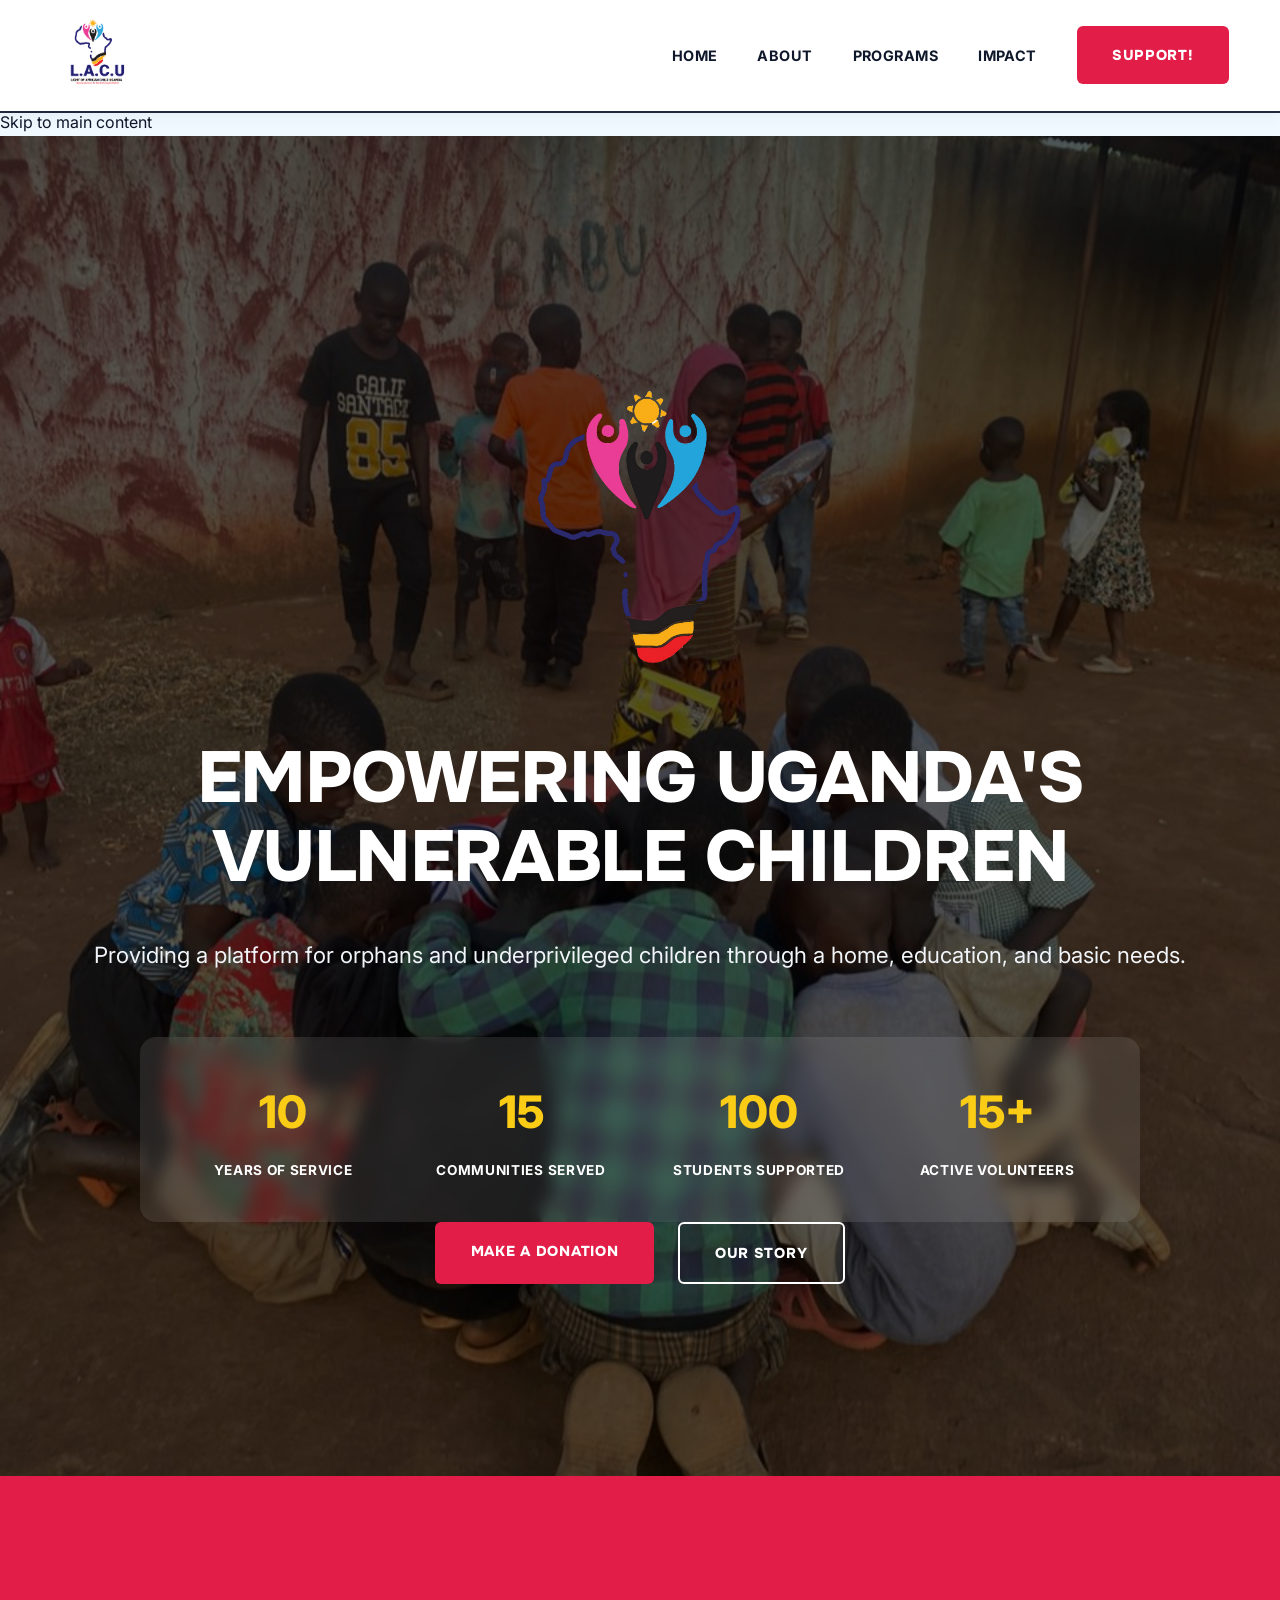
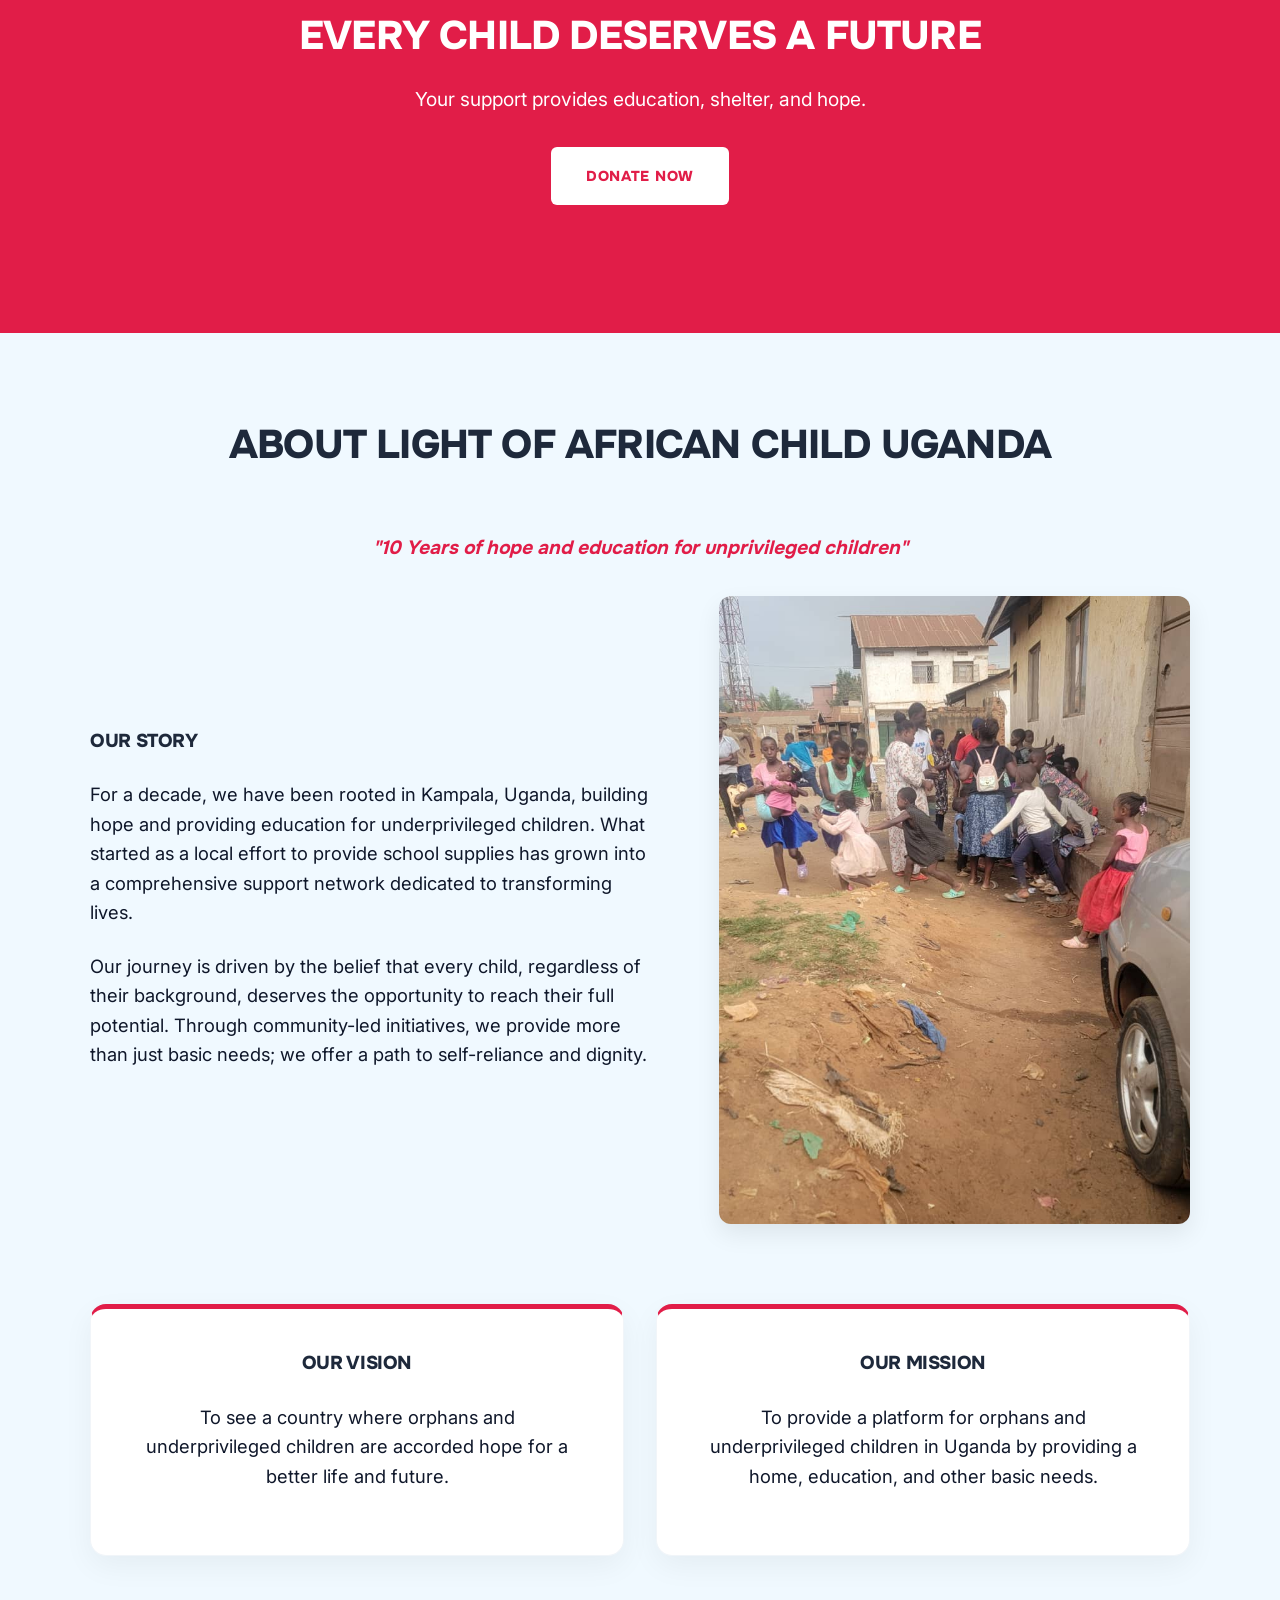
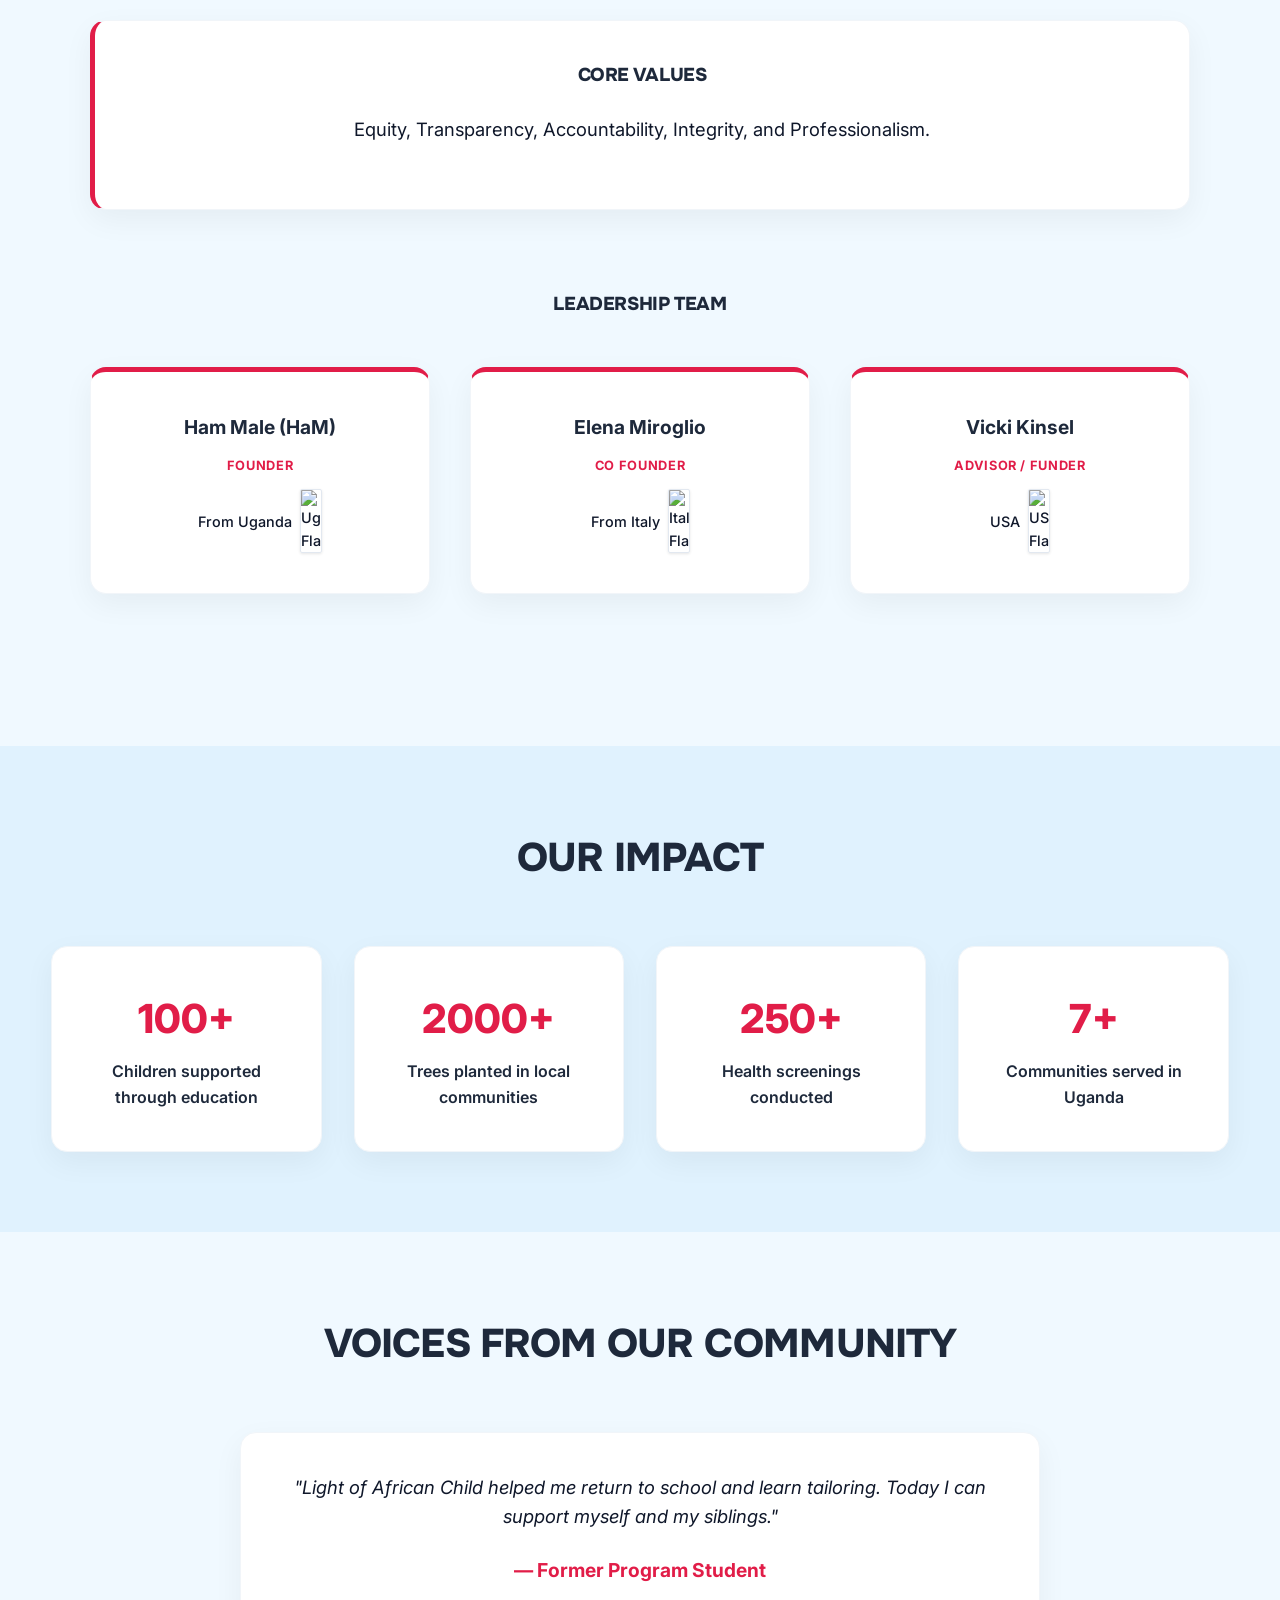
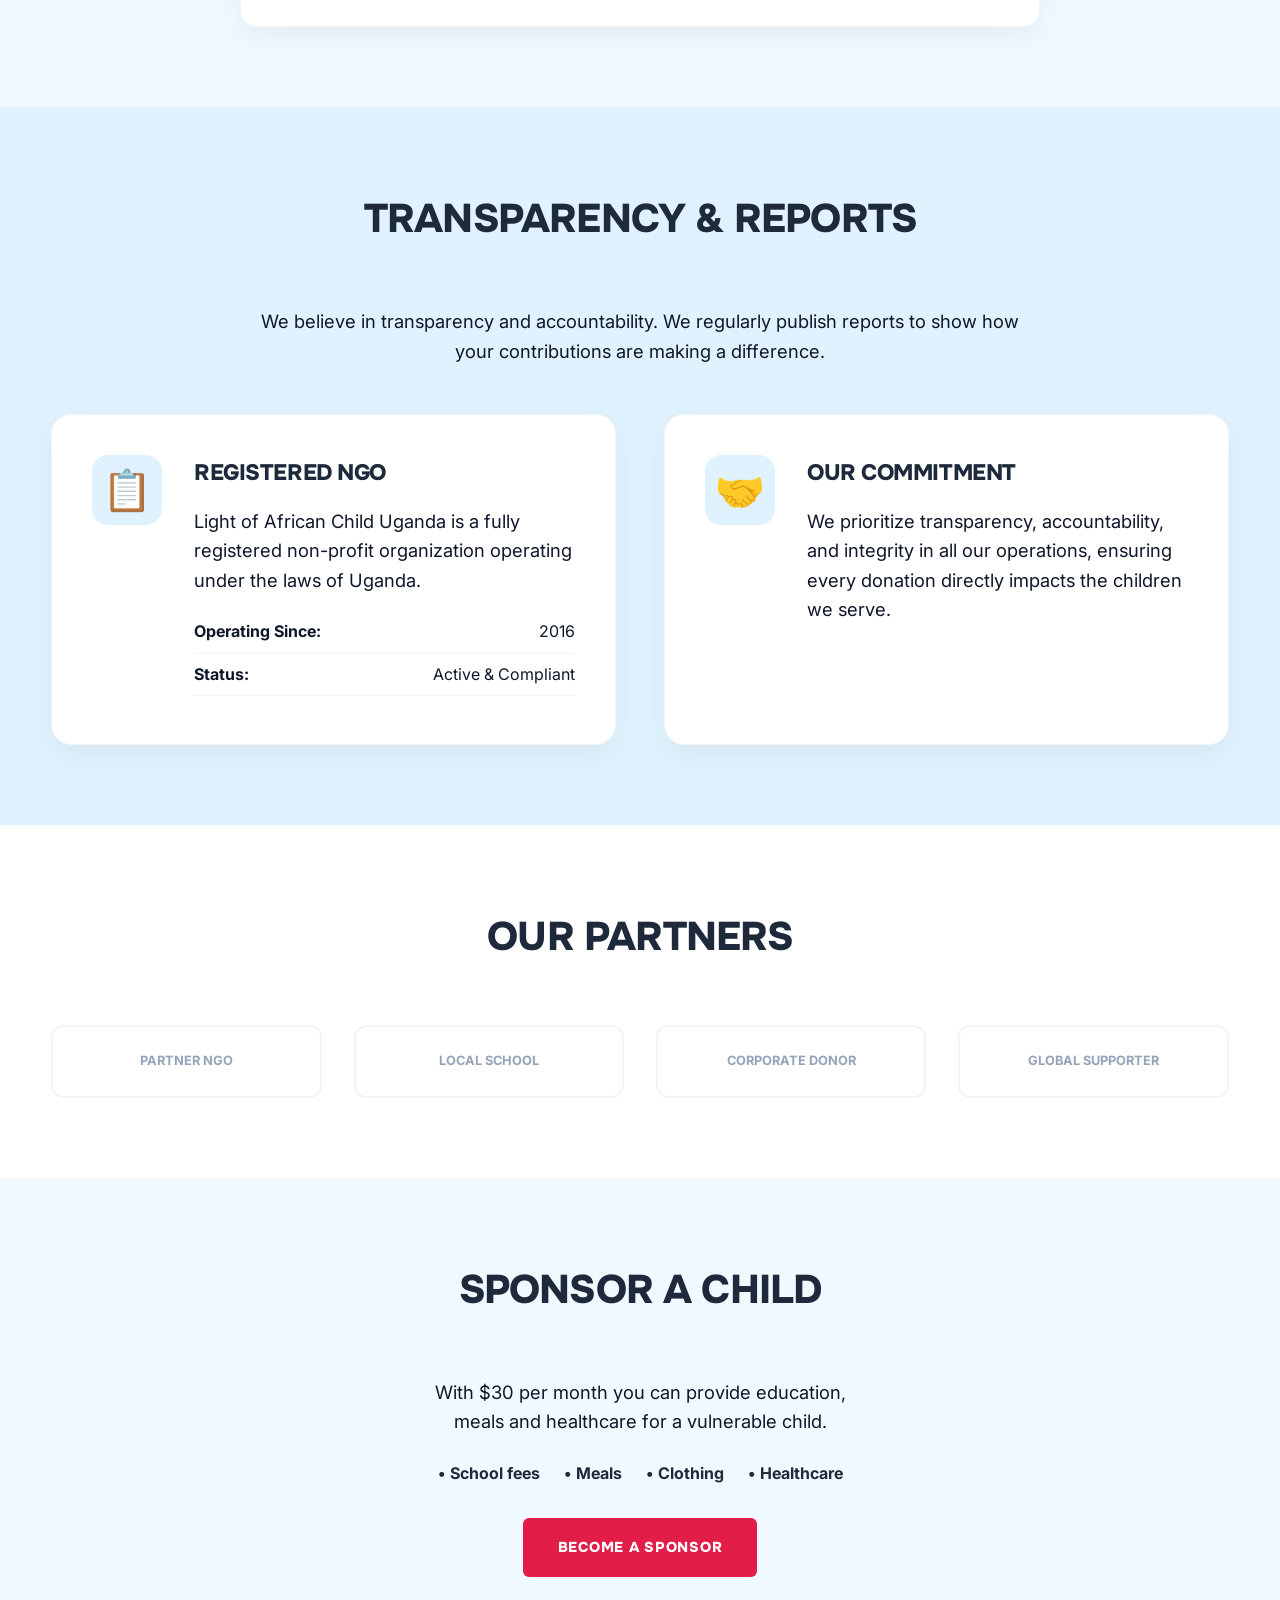
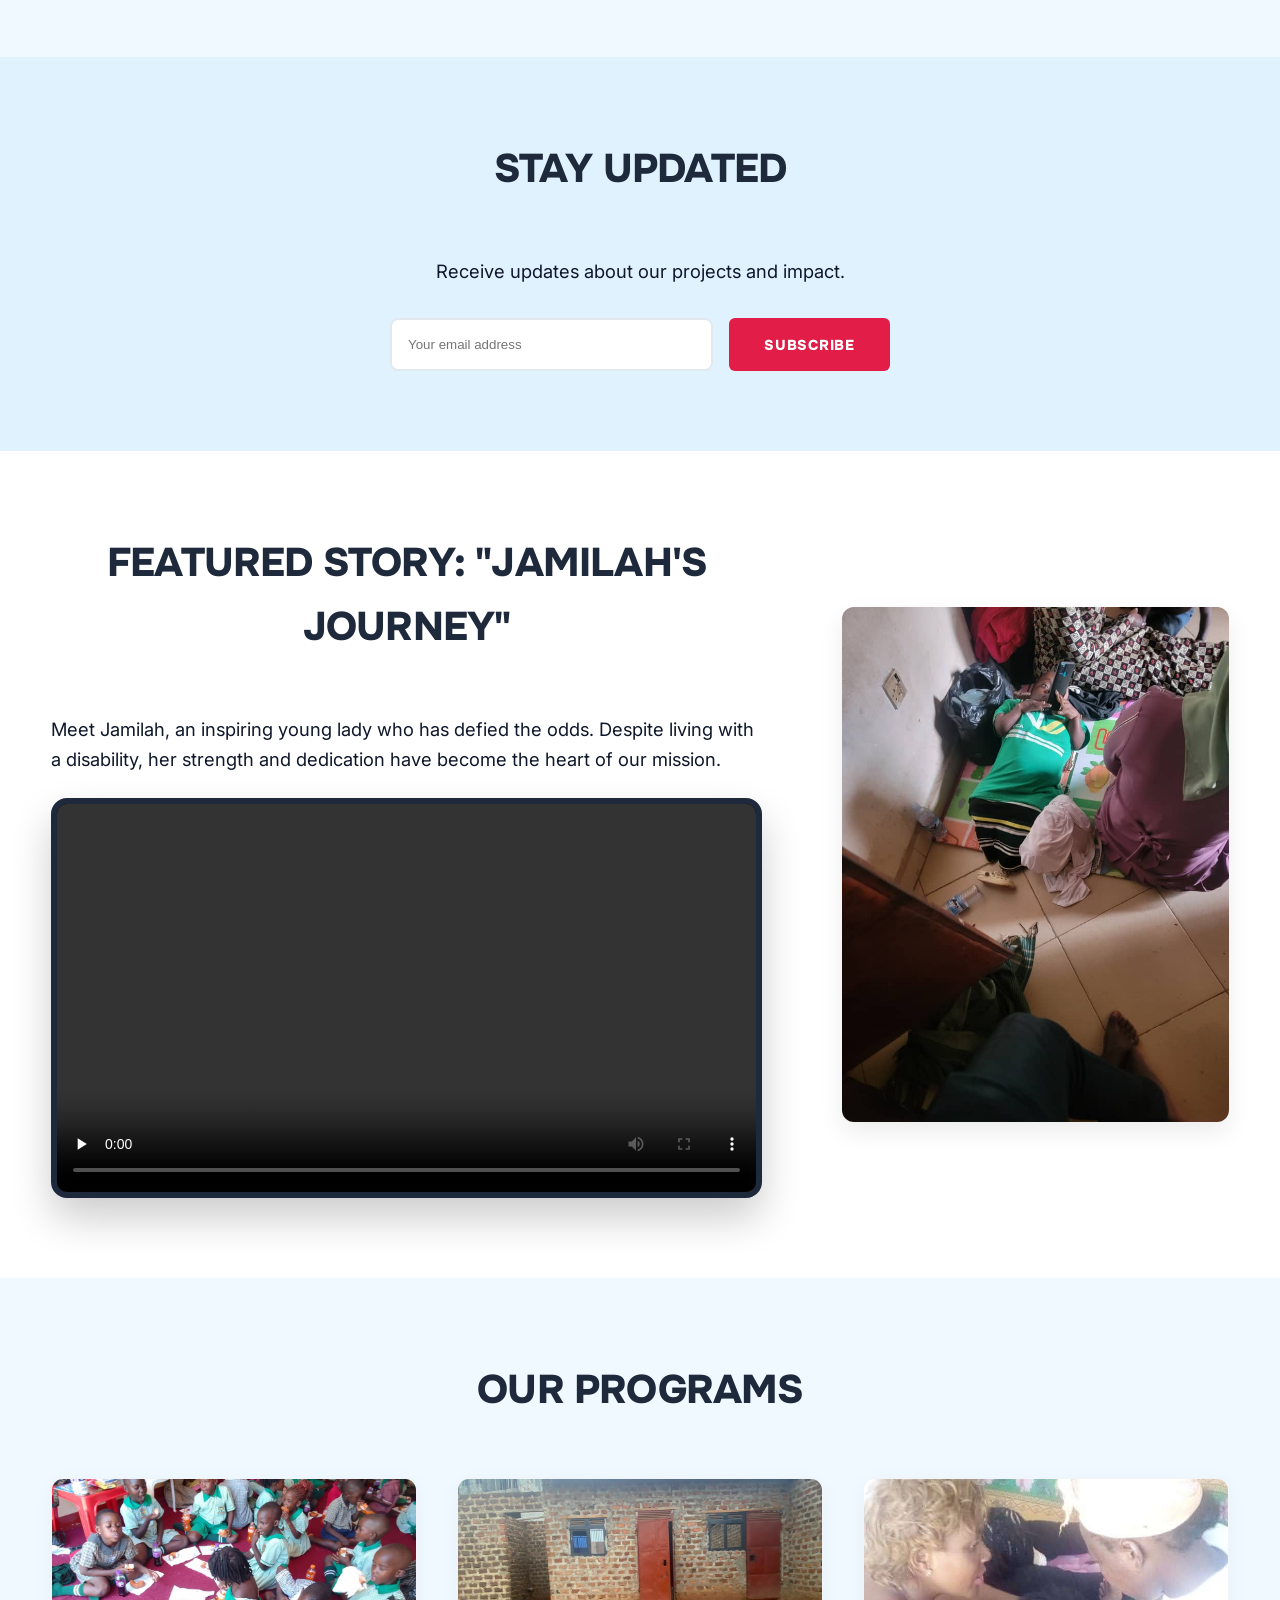
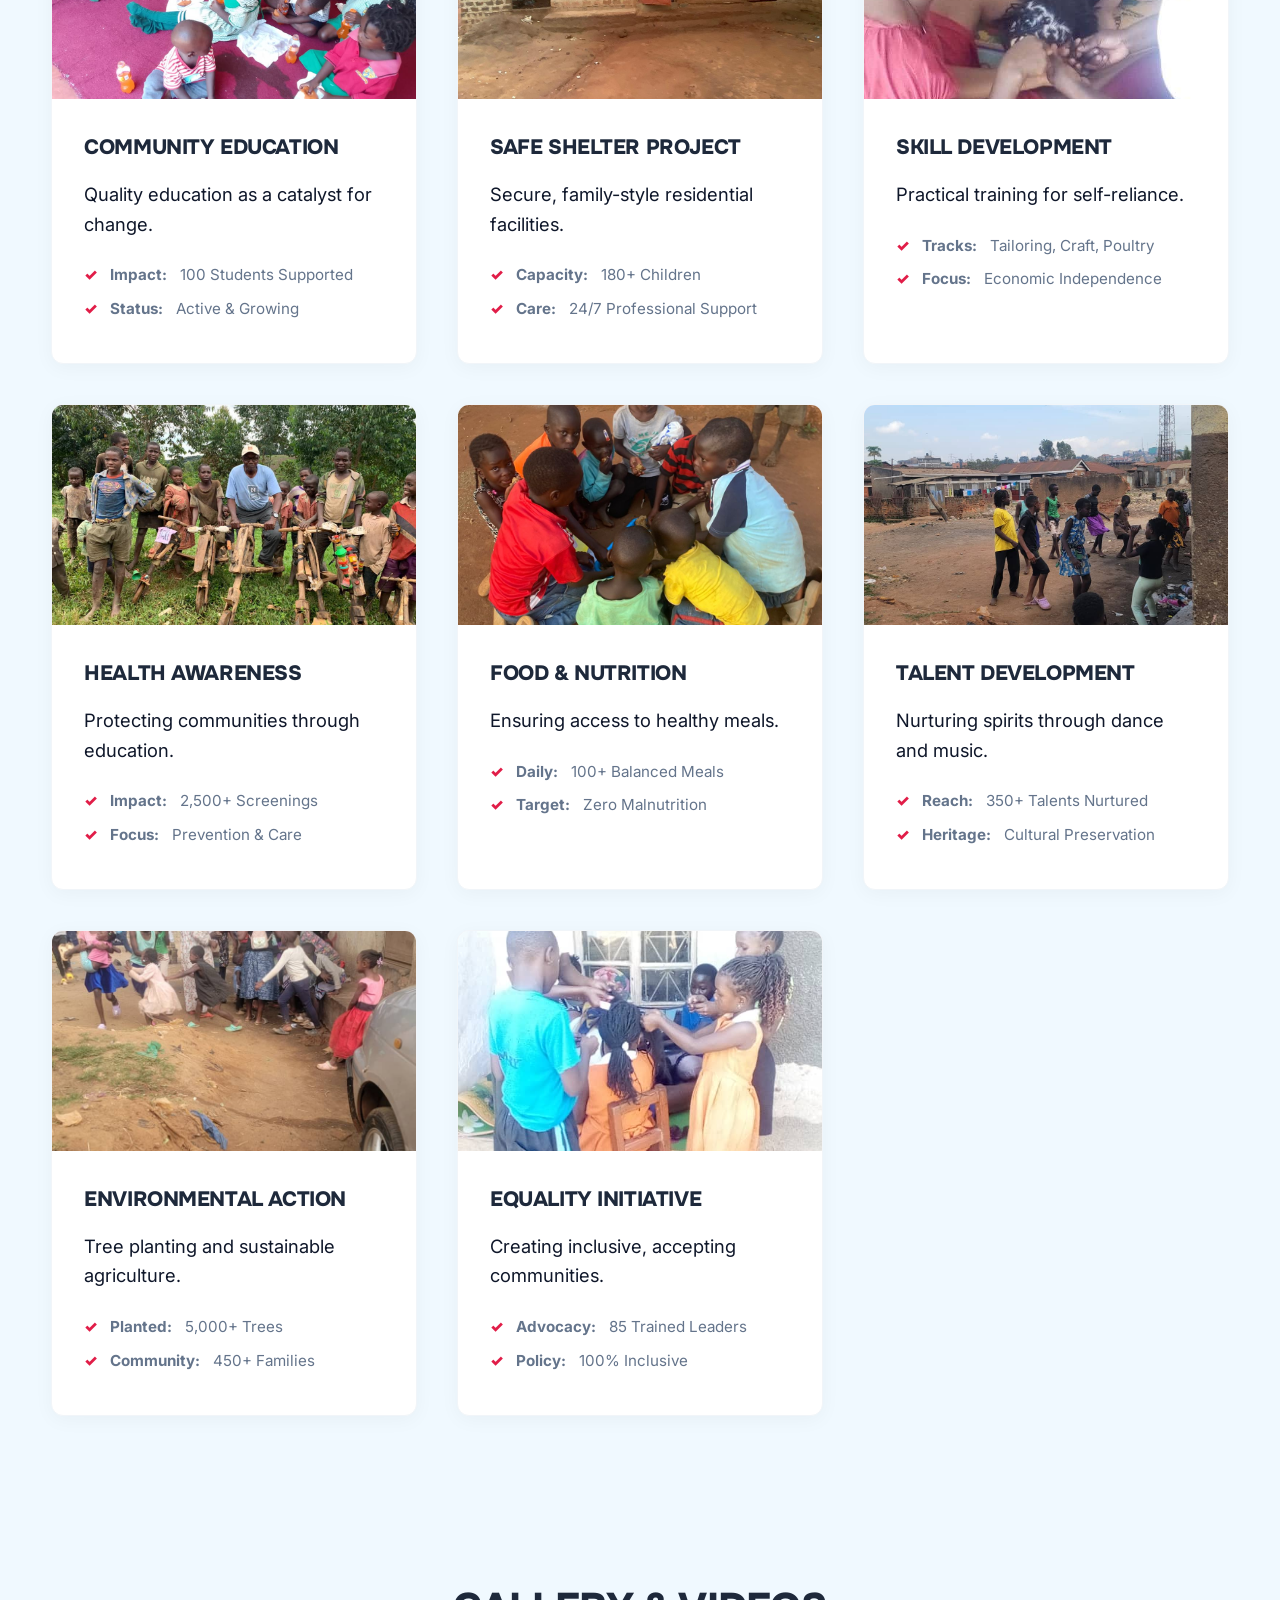
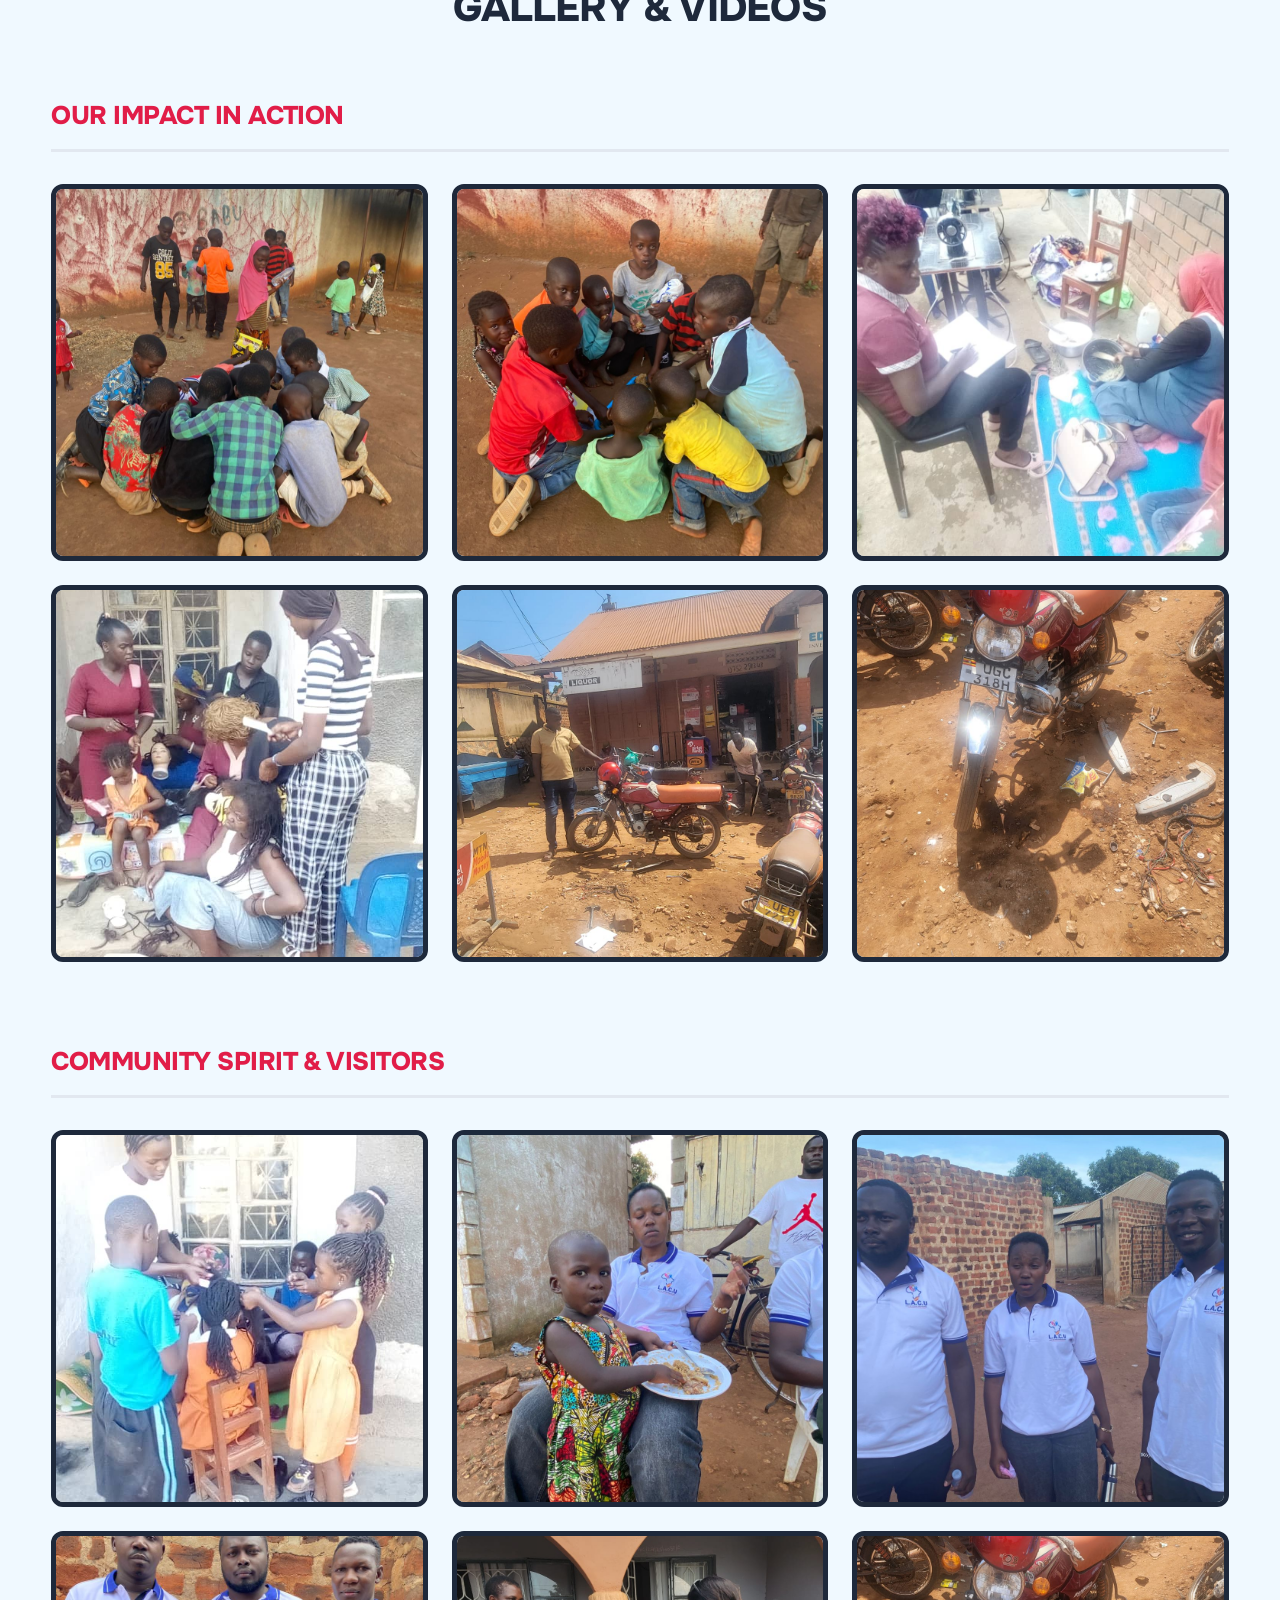
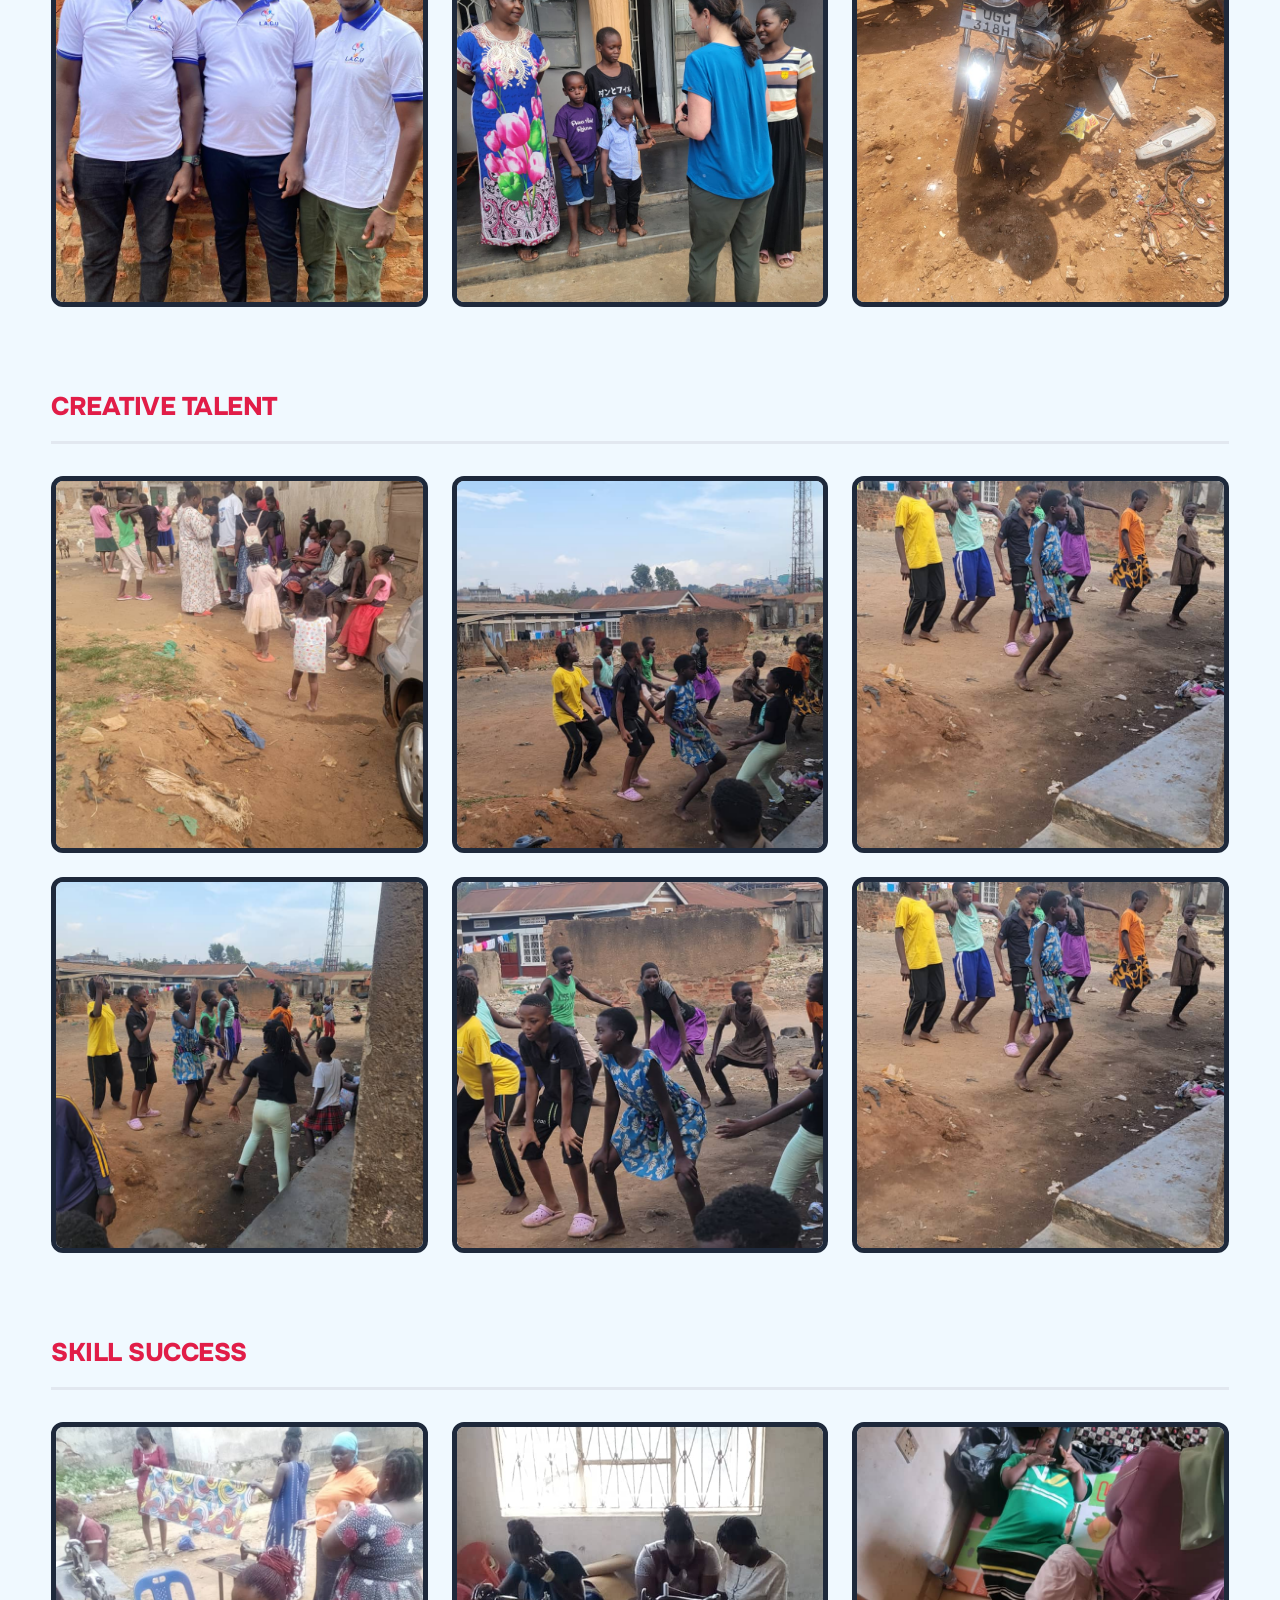
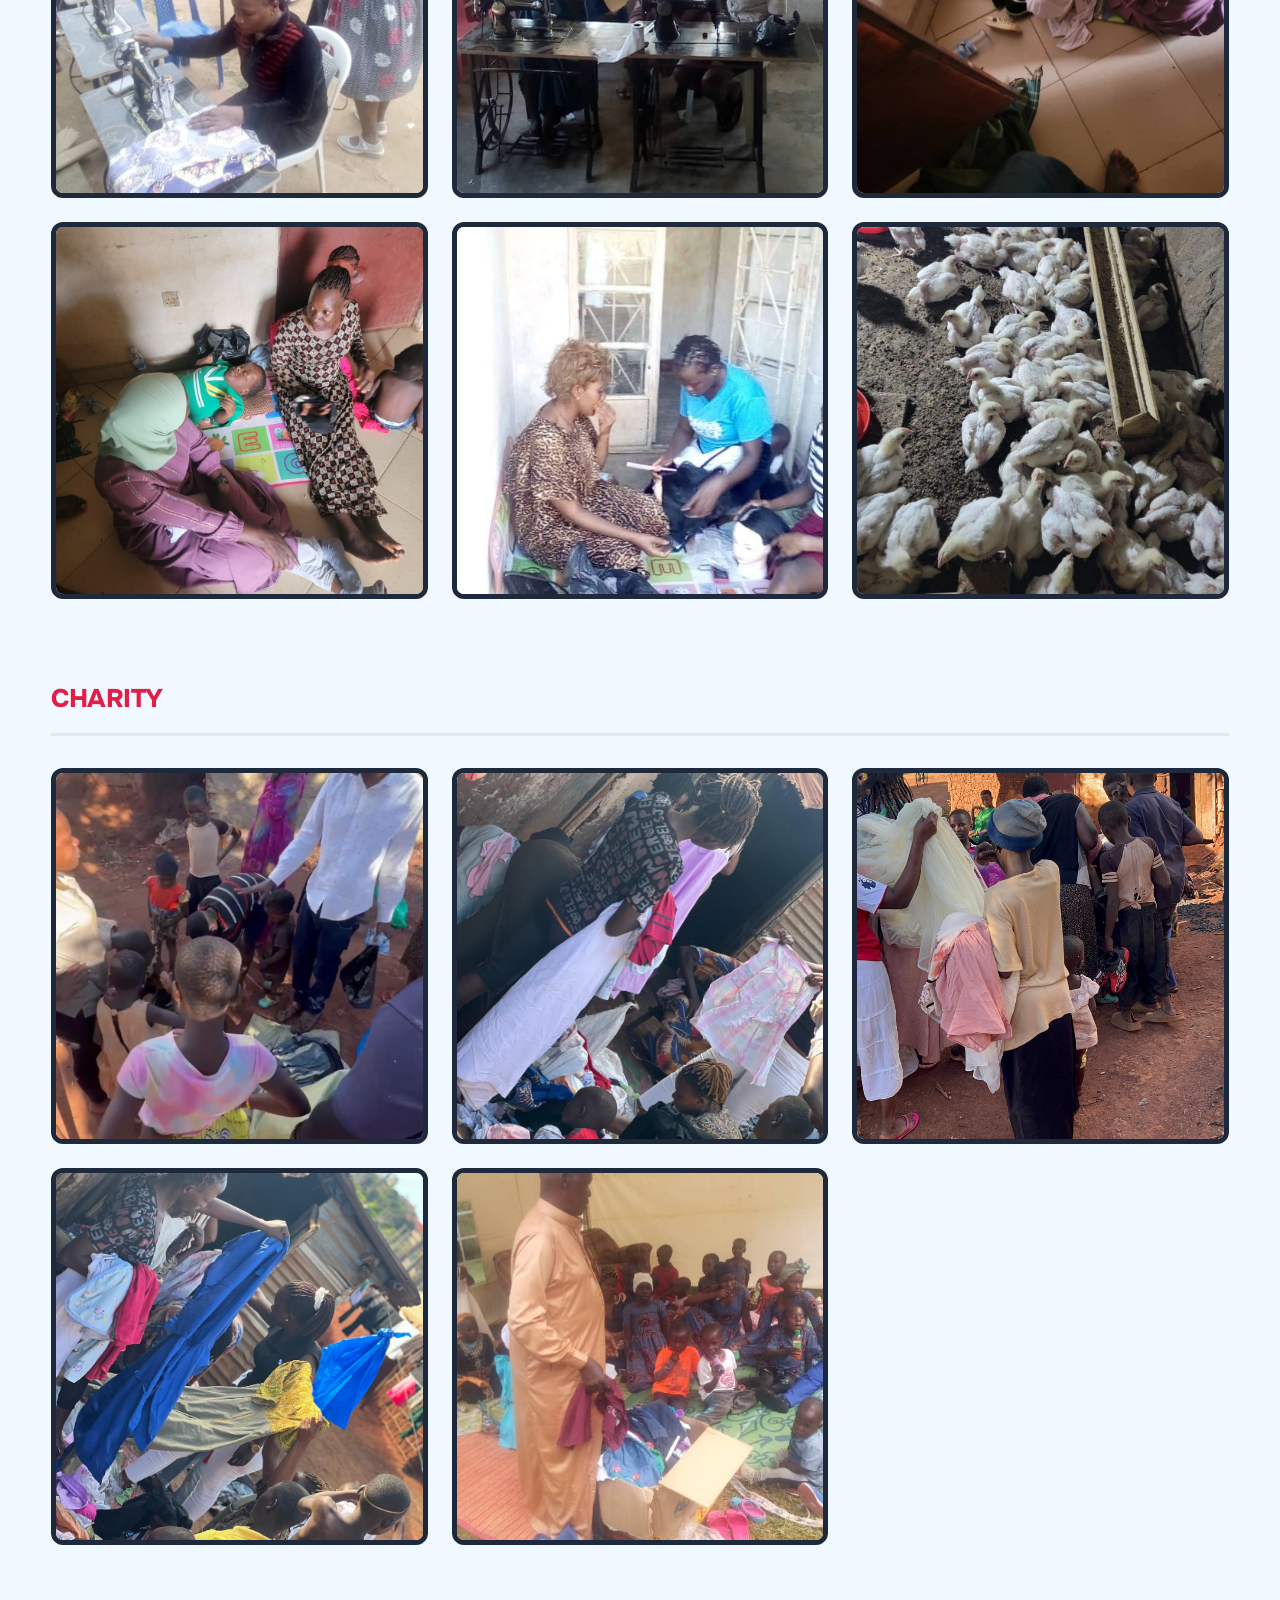
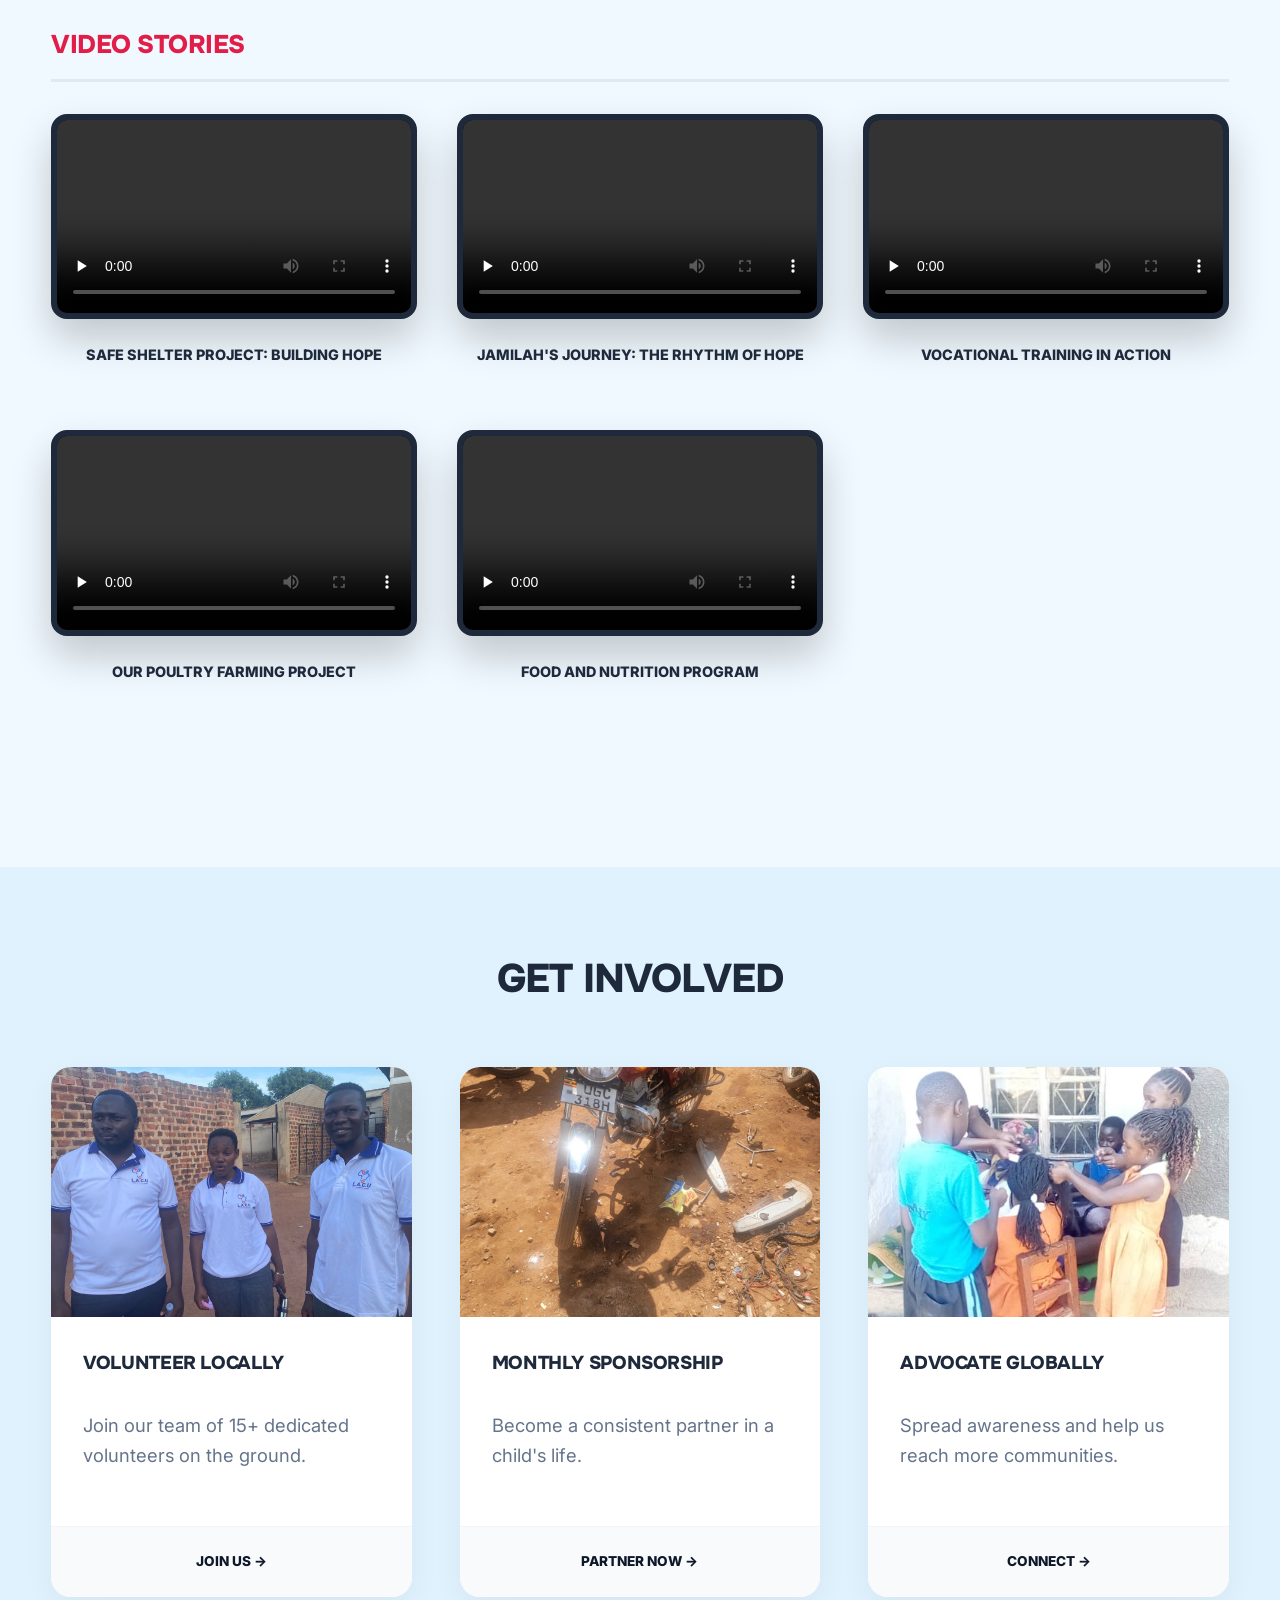
==== commit de496658: "Remove leader item for Kathleen Maxfield" ====
--- a/index.html
+++ b/index.html
@@ -277,21 +277,7 @@
                     /></span>
                   </div>
                 </div>
-                <div class="leader-item info-card">
-                  <div class="leader-info">
-                    <strong>Kathleen Maxfield</strong>
-                    <span class="role">Patron</span>
-                    <span class="country"
-                      >USA
-                      <img
-                        loading="lazy"
-                        src="https://flagcdn.com/us.svg"
-                        width="20"
-                        alt="USA Flag"
-                        class="flag-icon"
-                    /></span>
-                  </div>
-                </div>
+              
               </div>
             </div>
           </div>
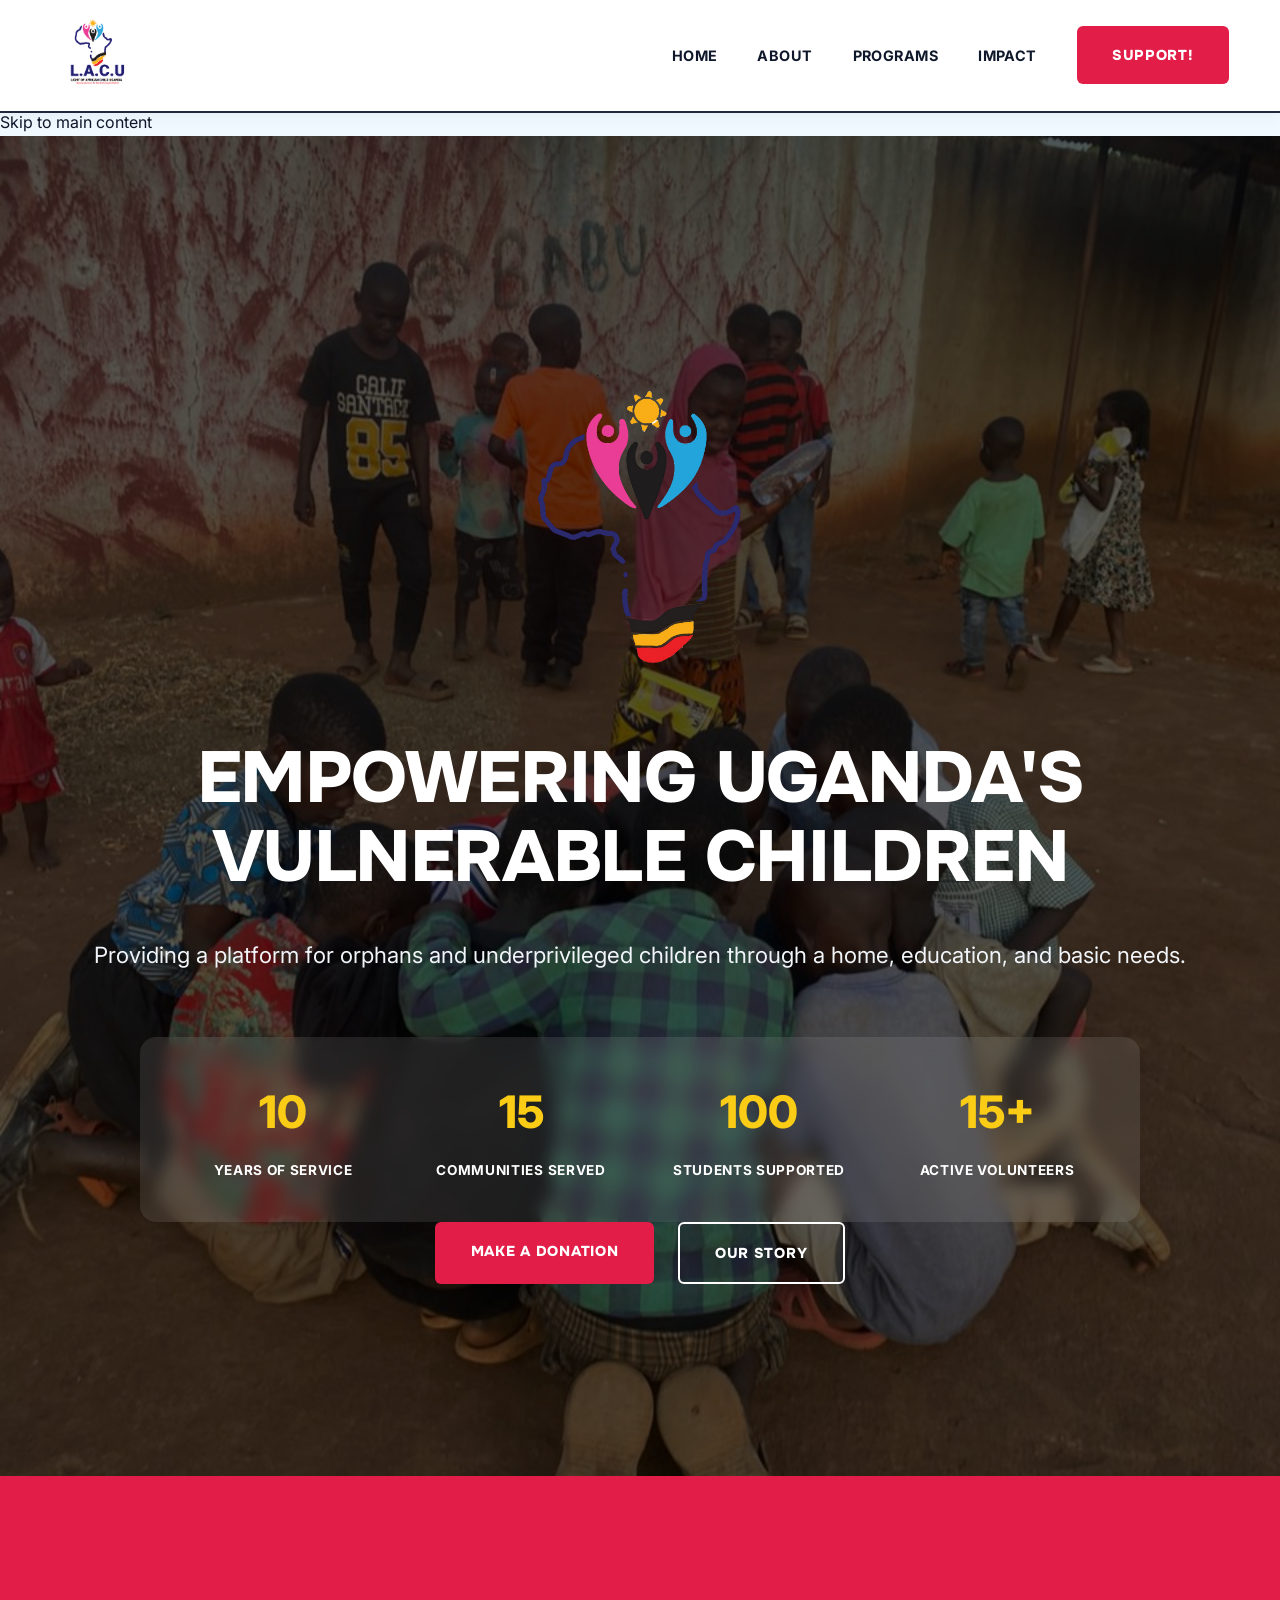
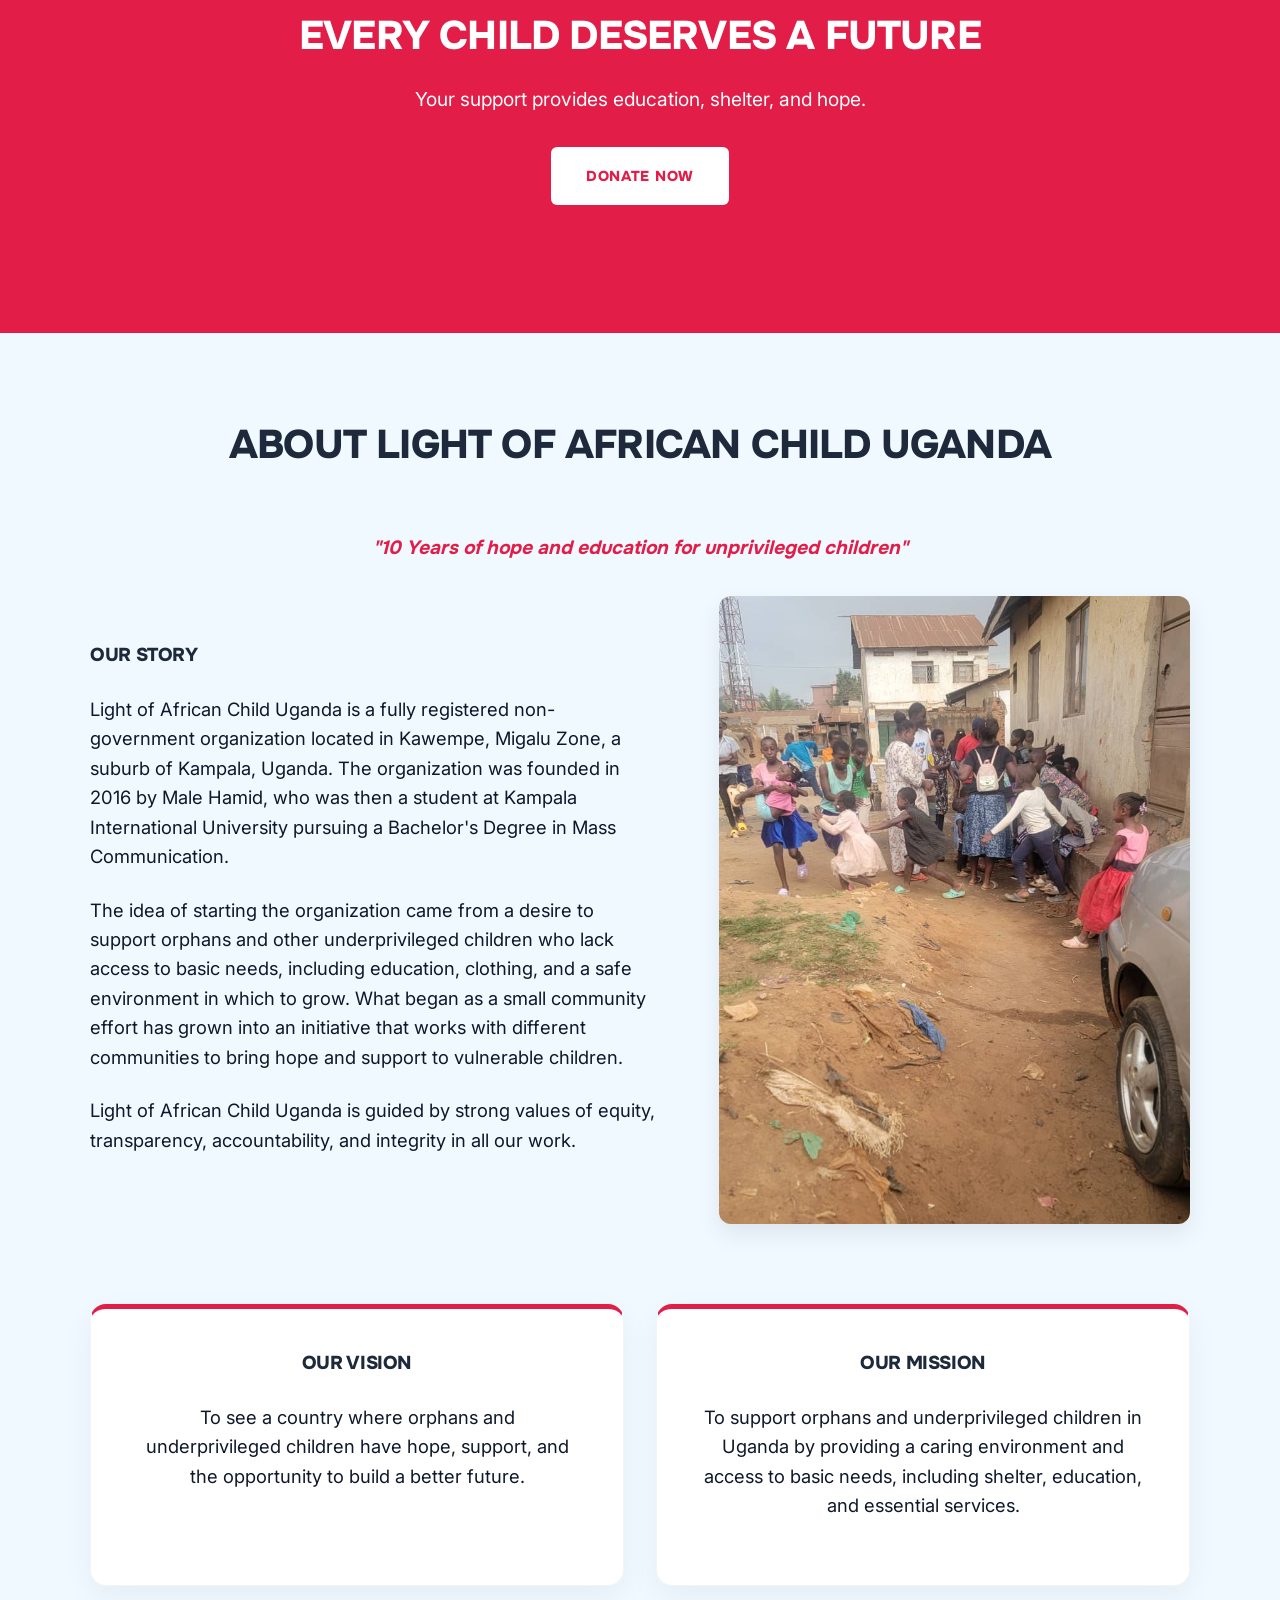
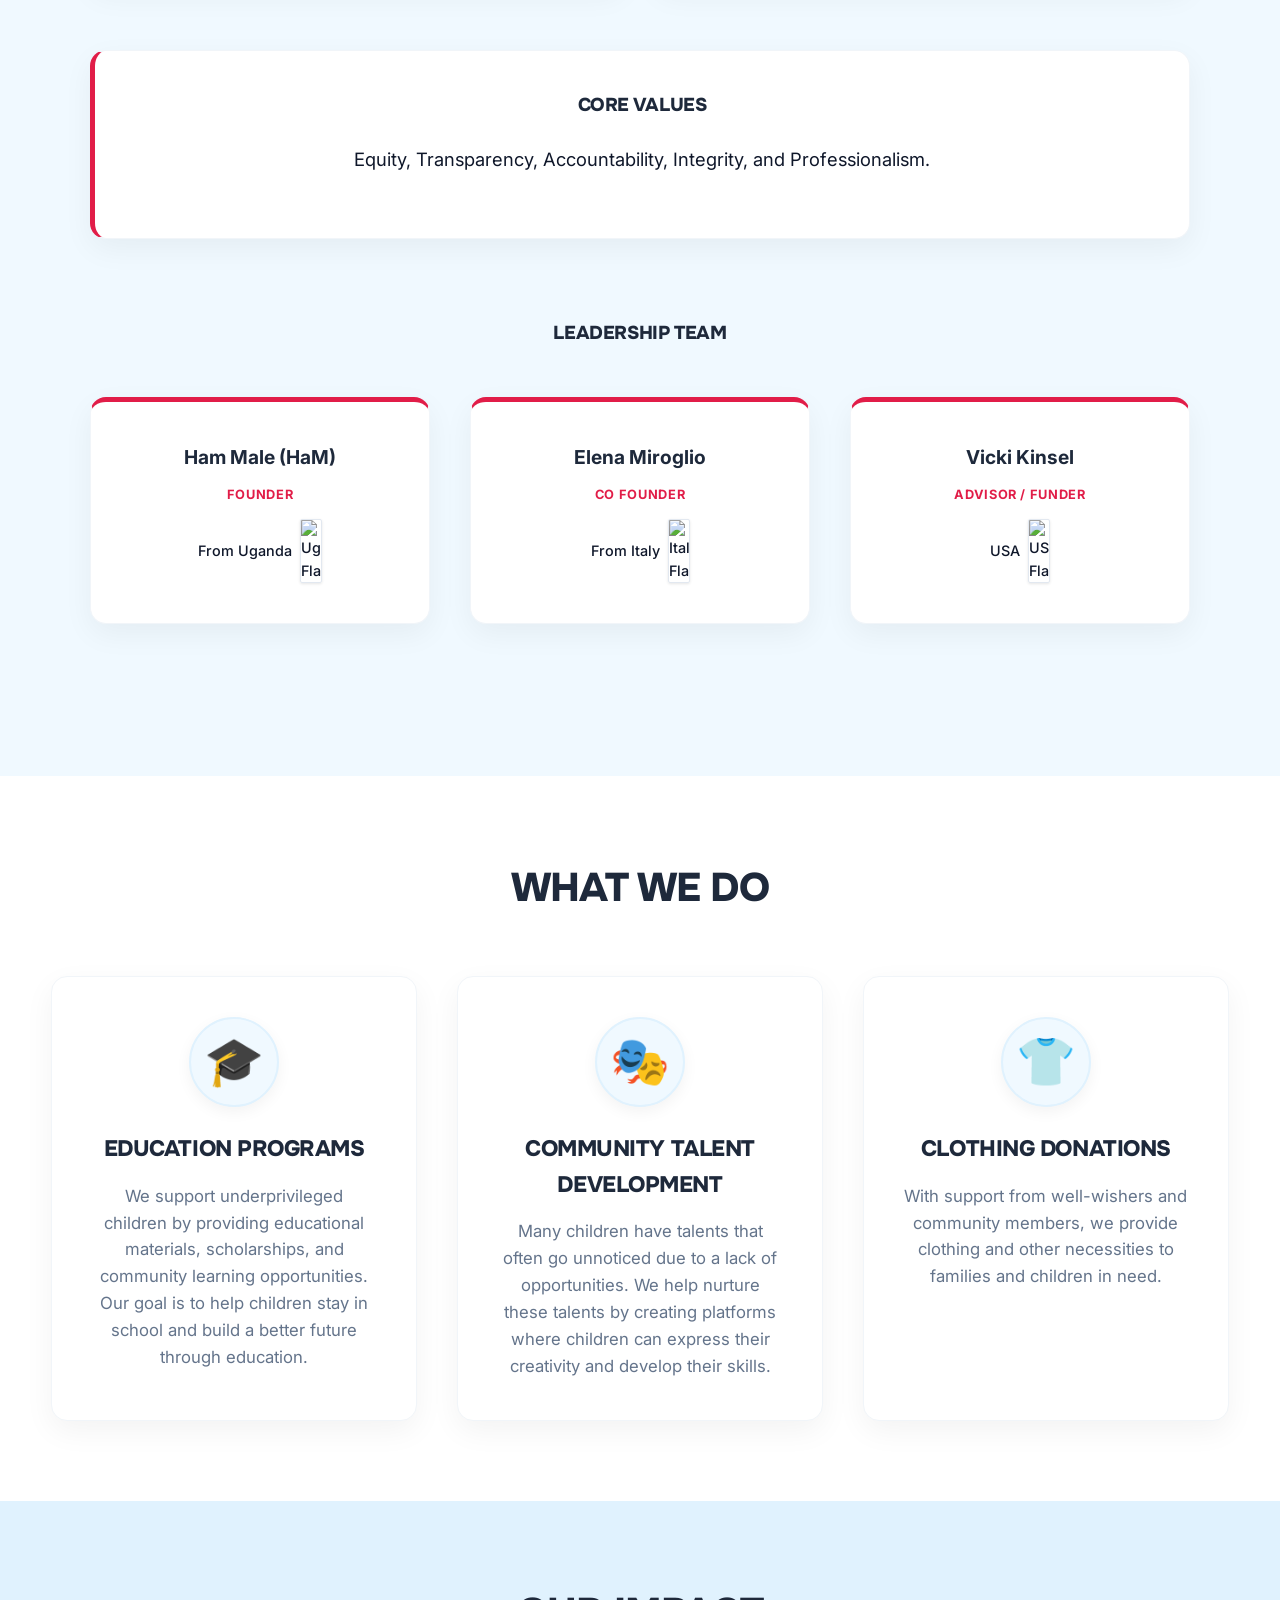
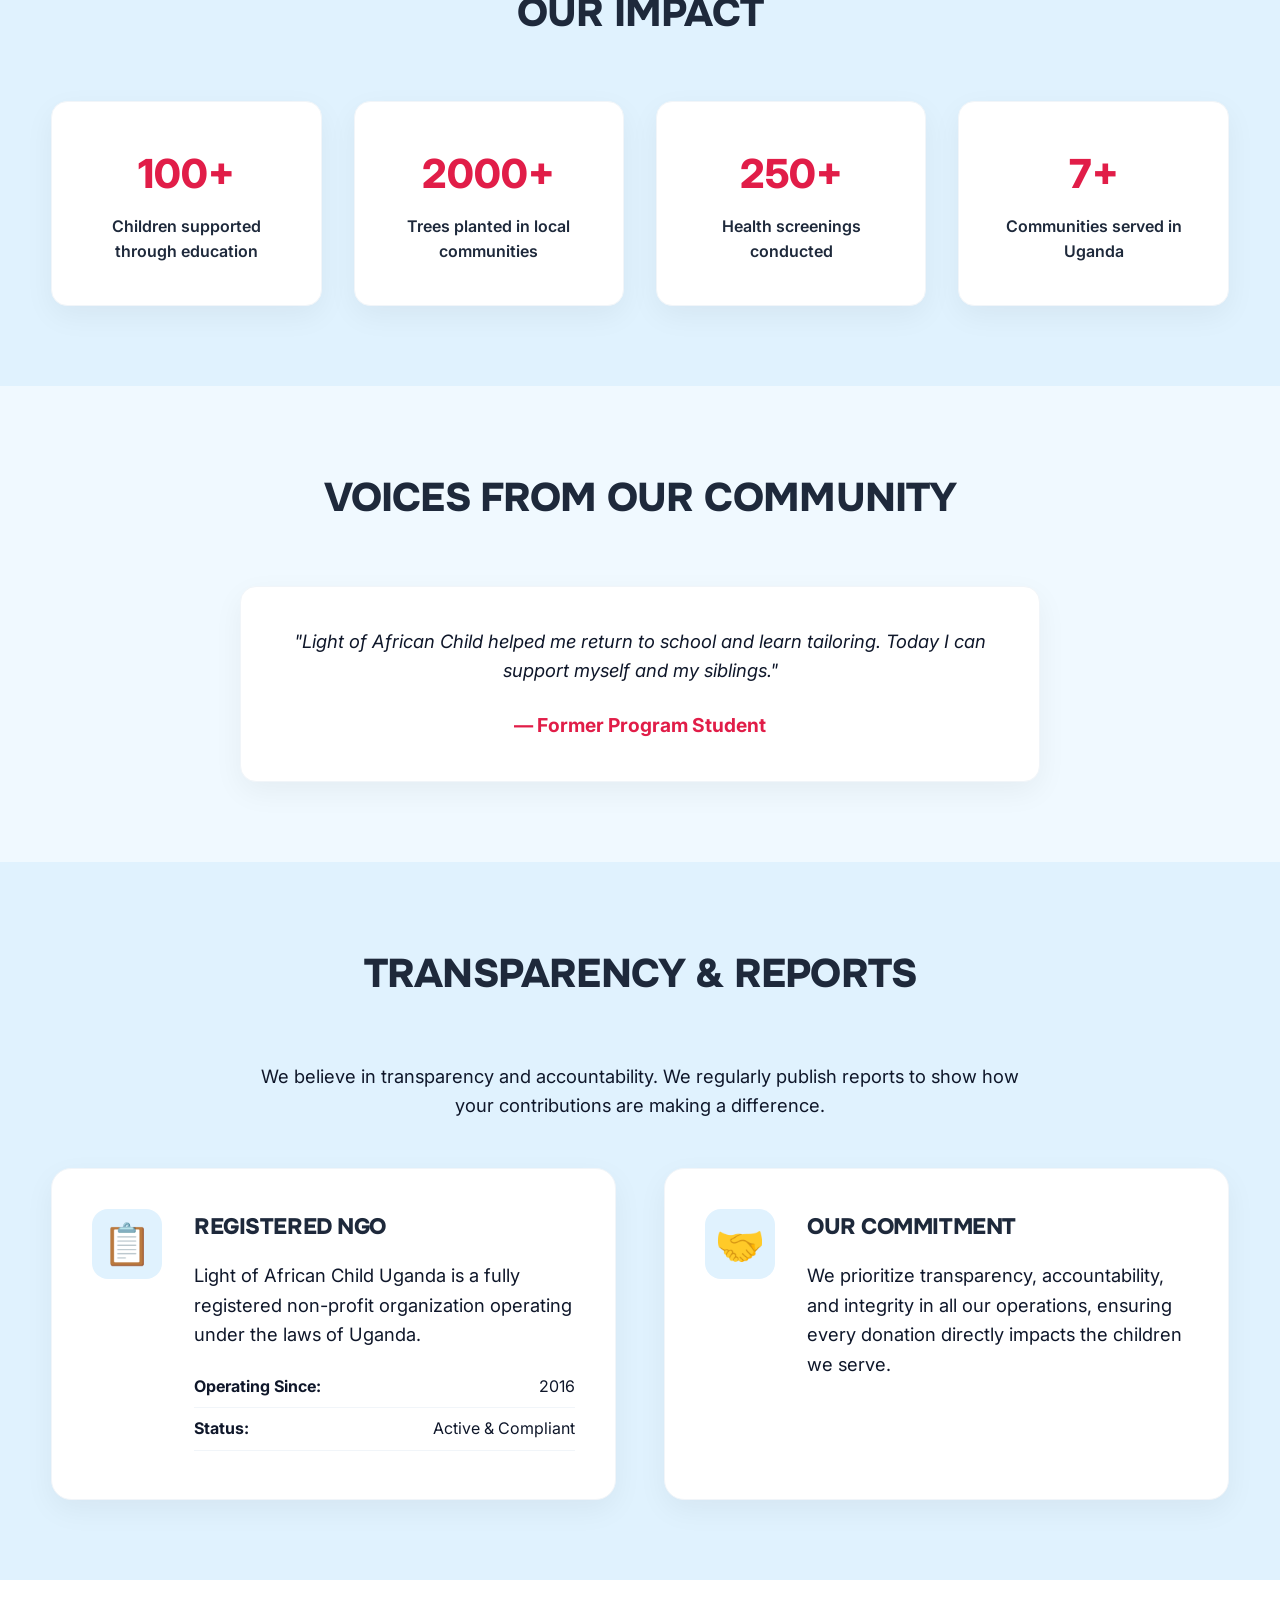
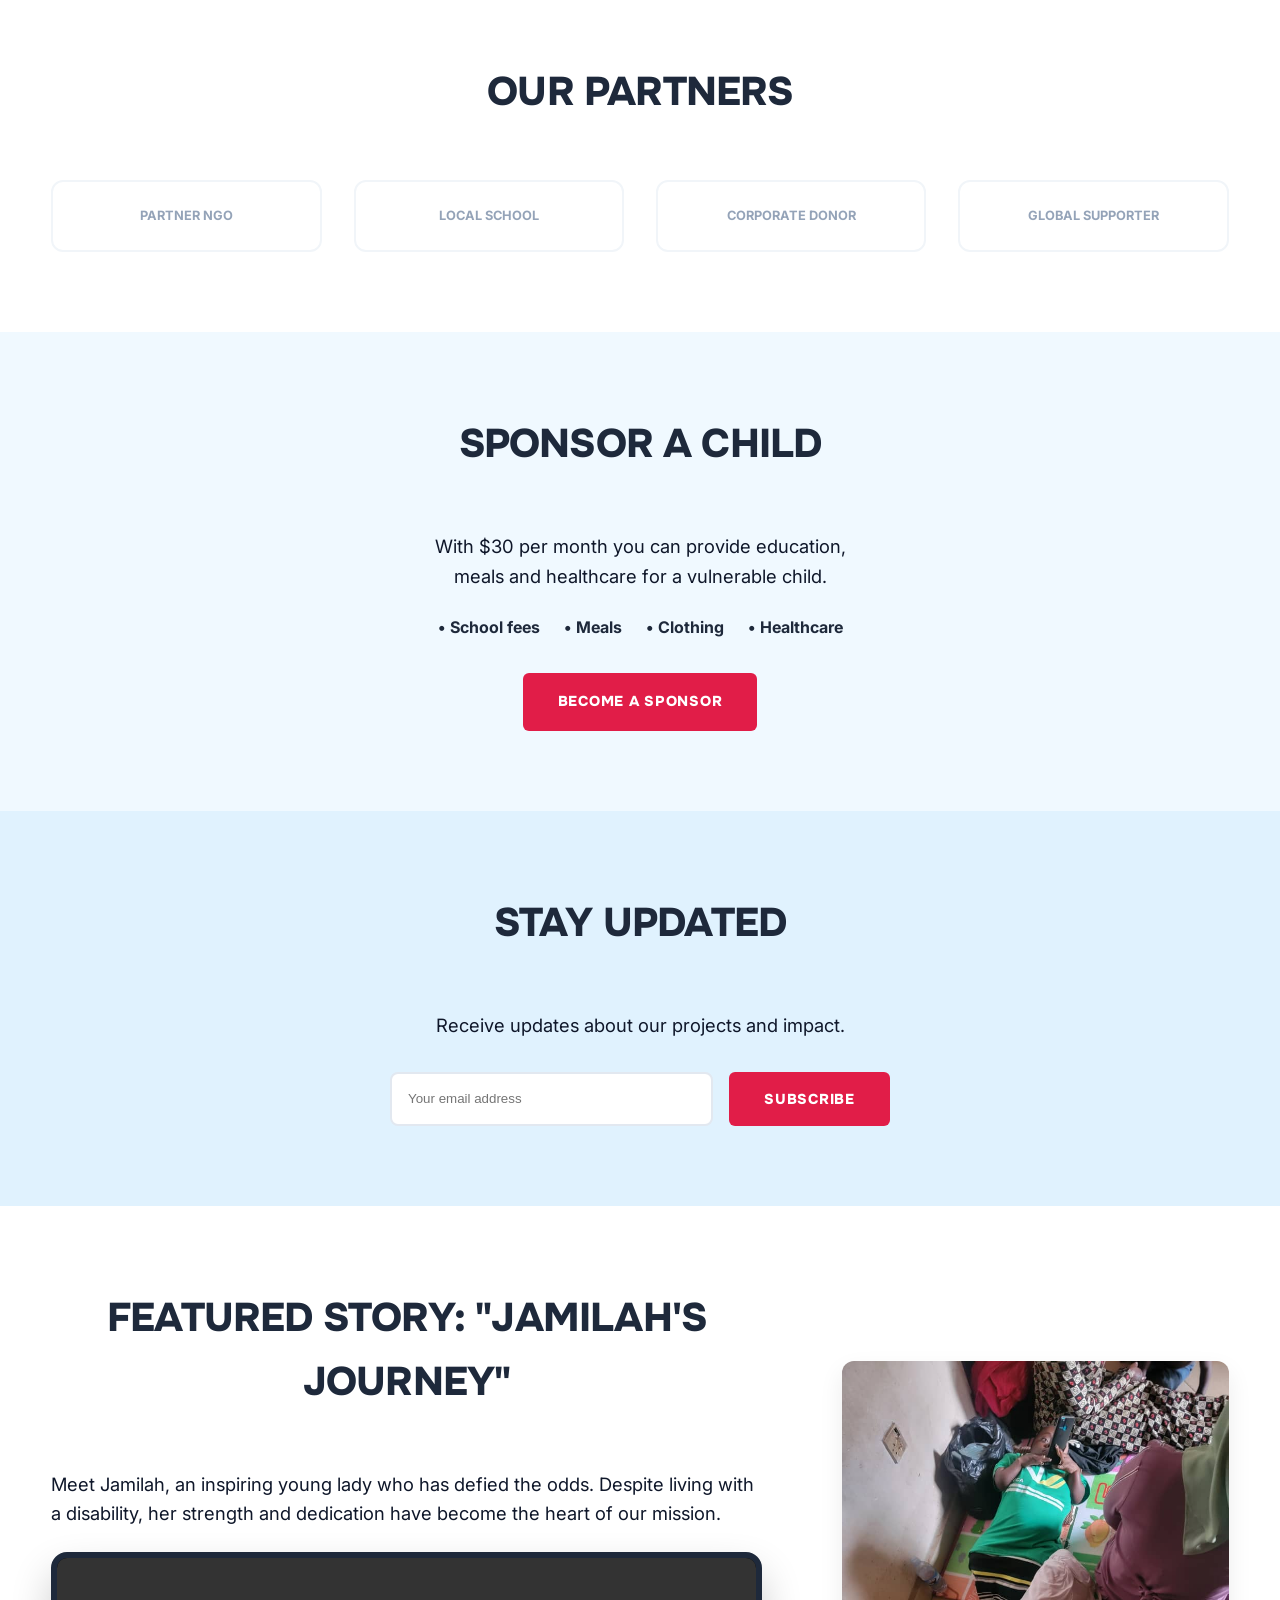
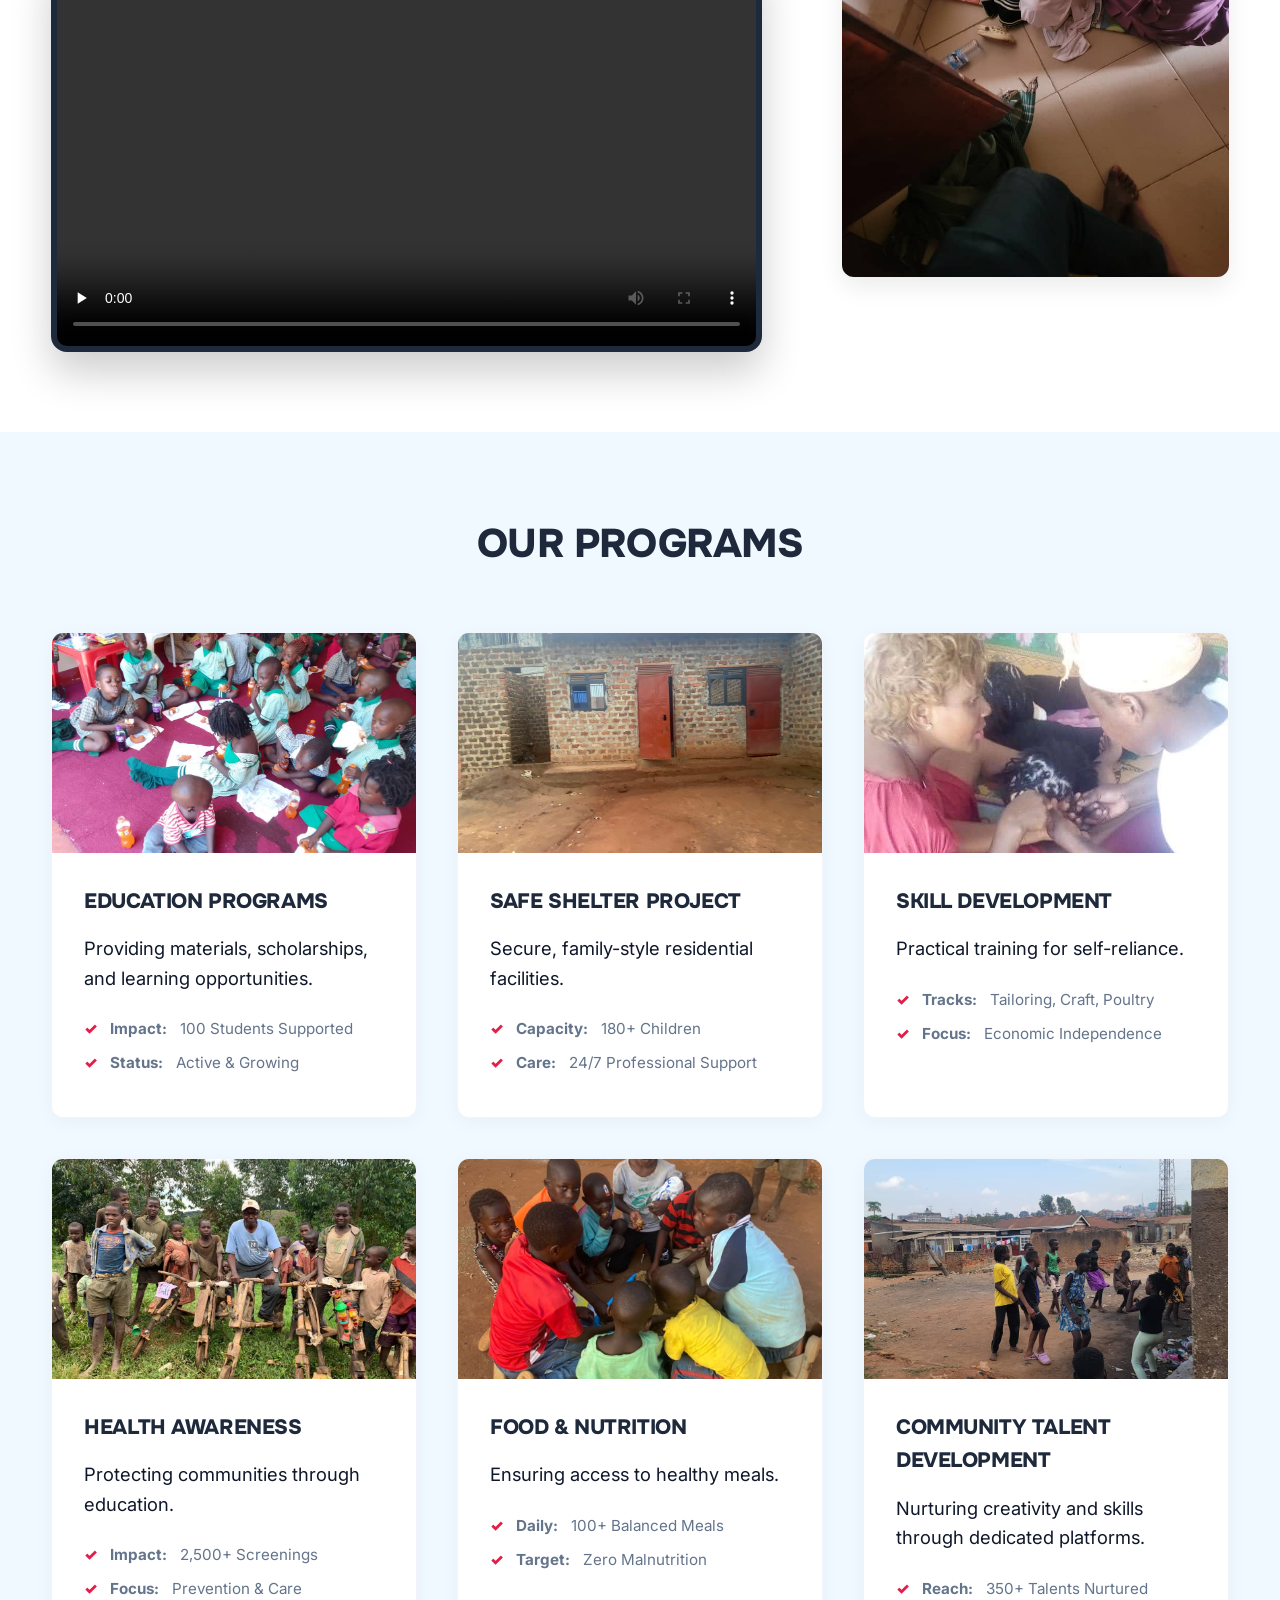
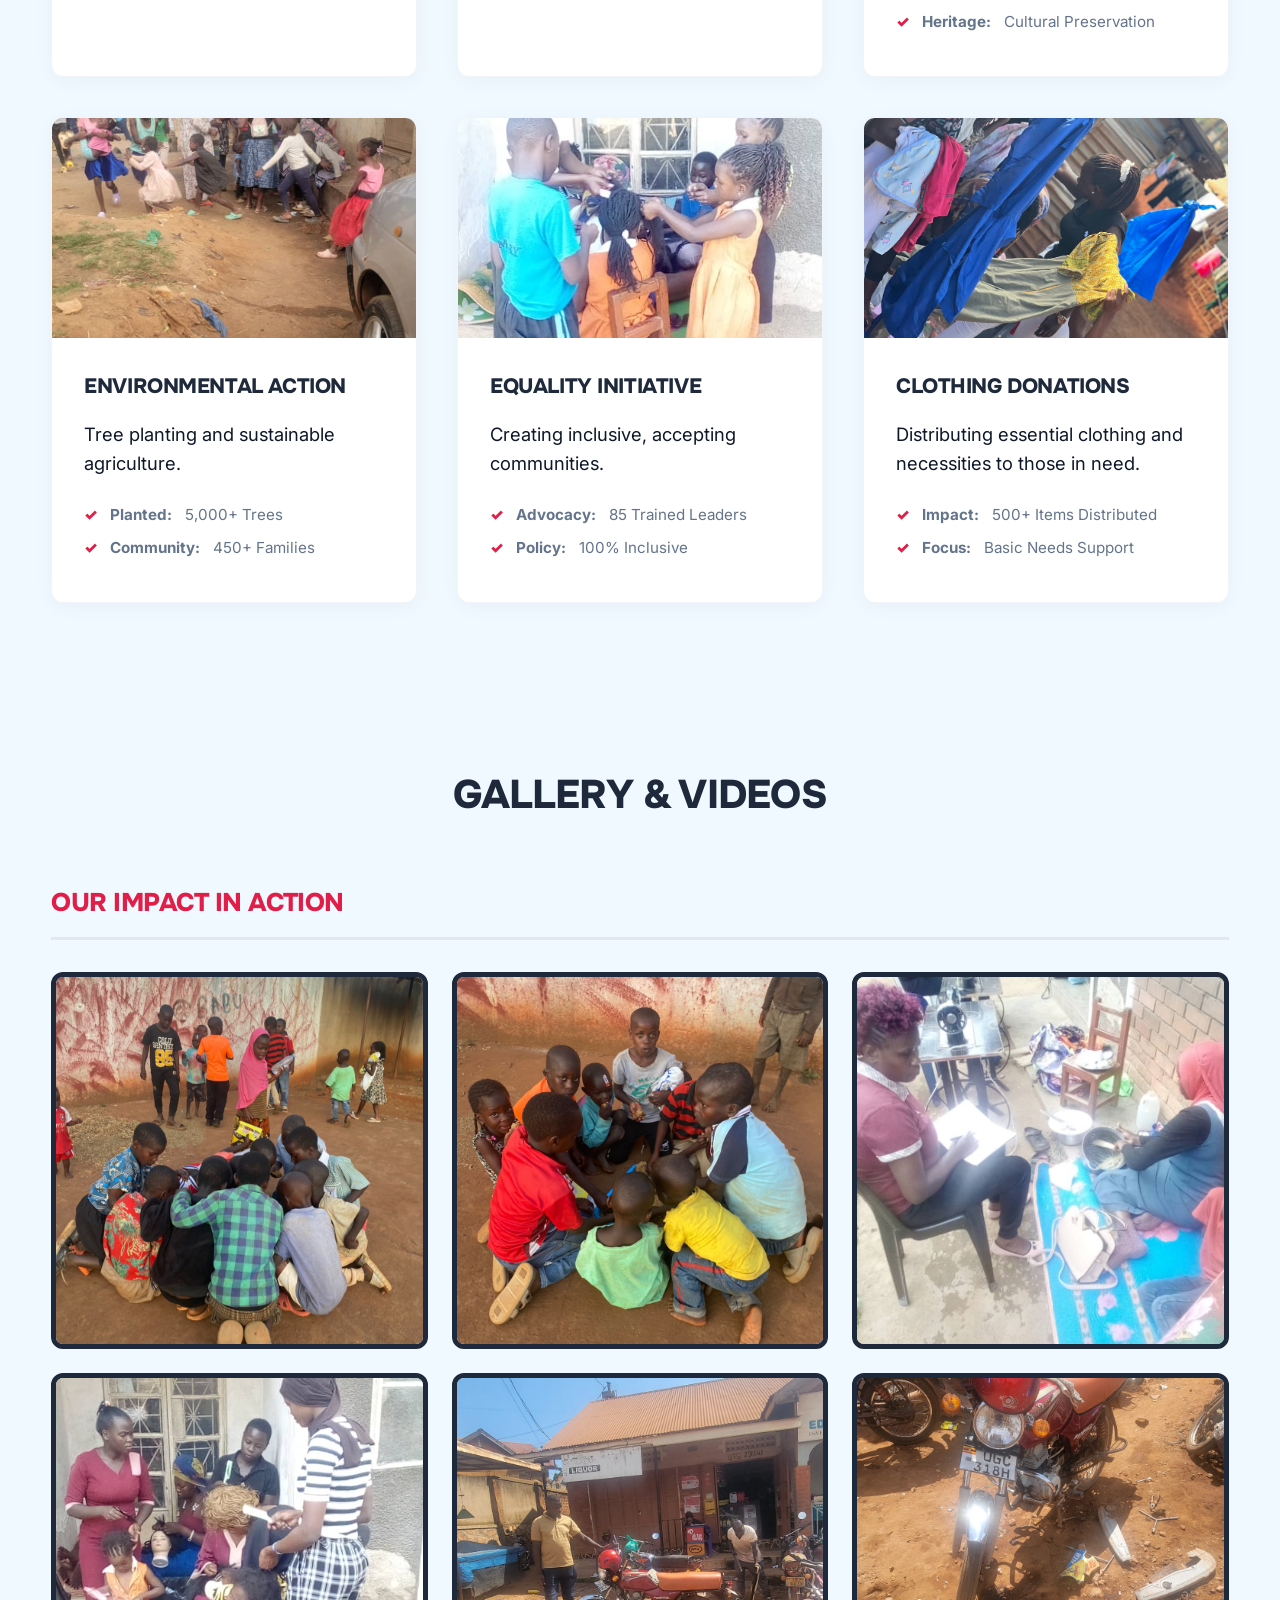
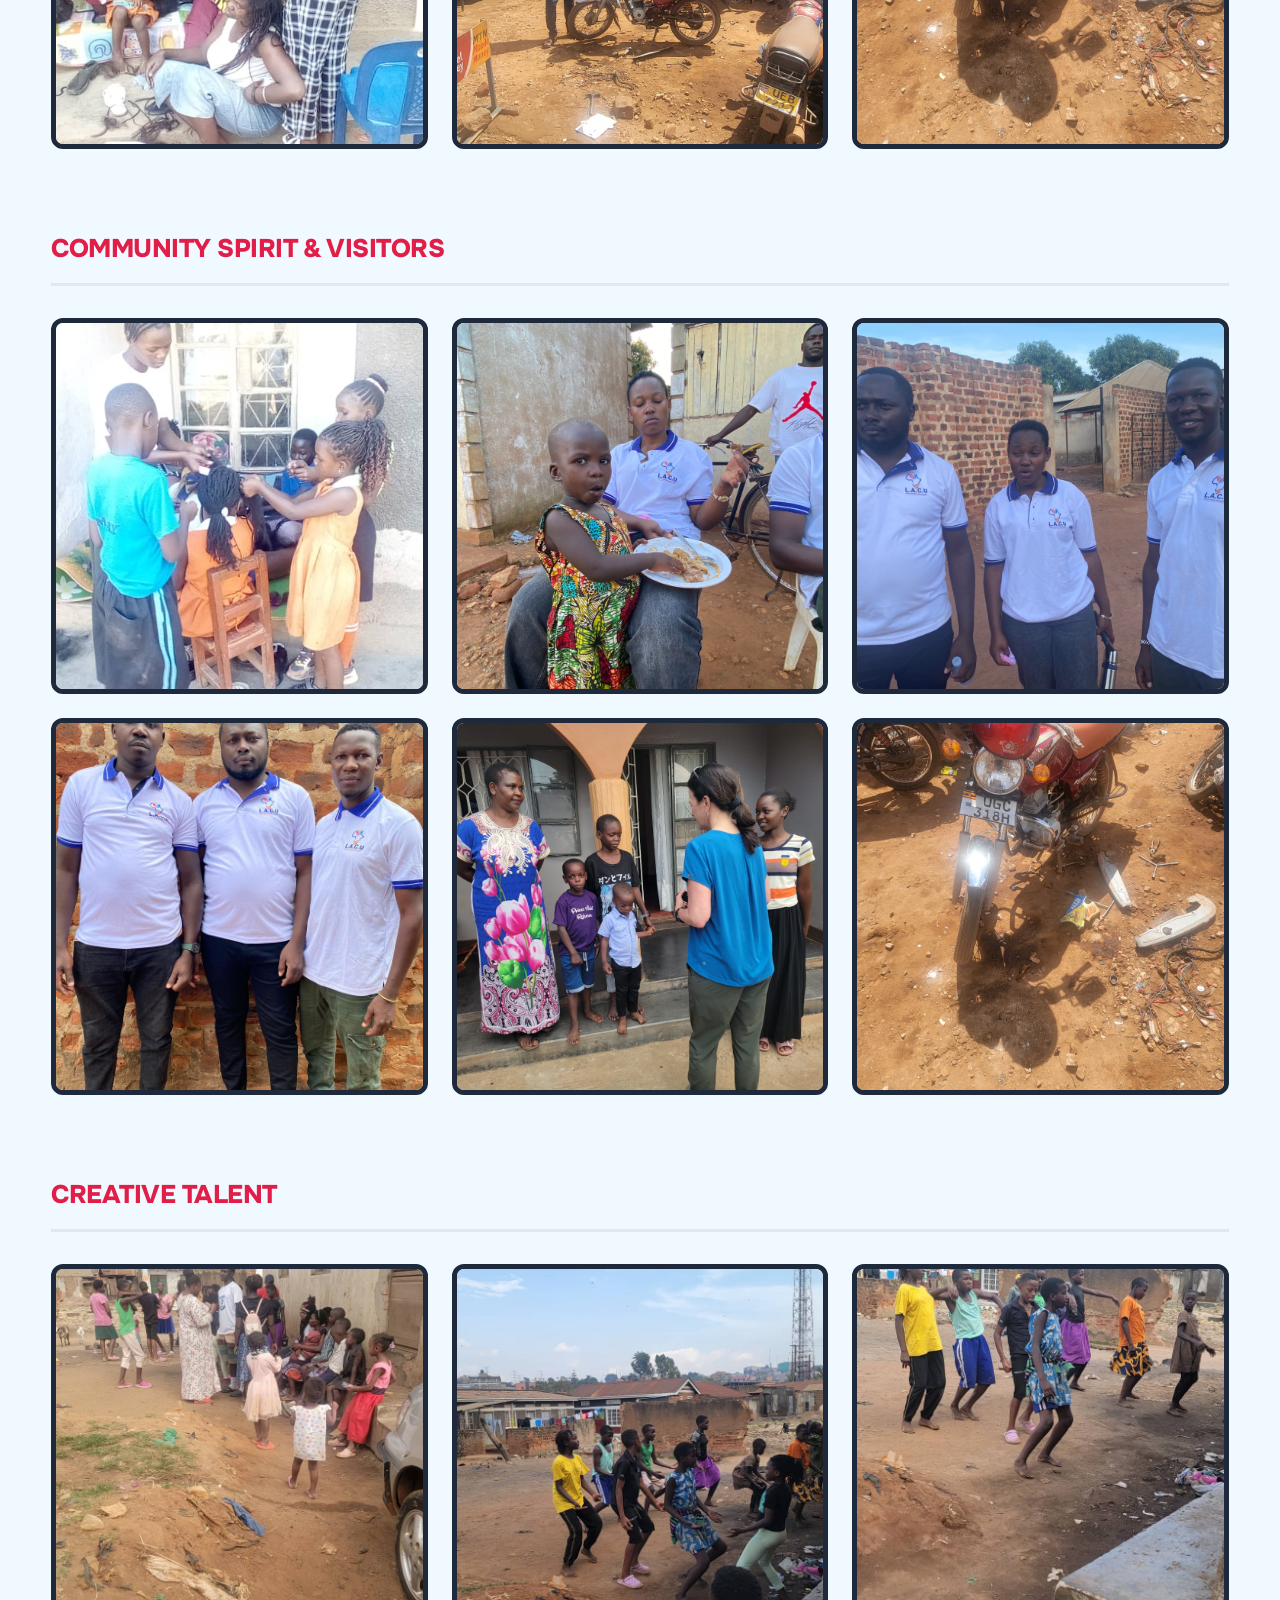
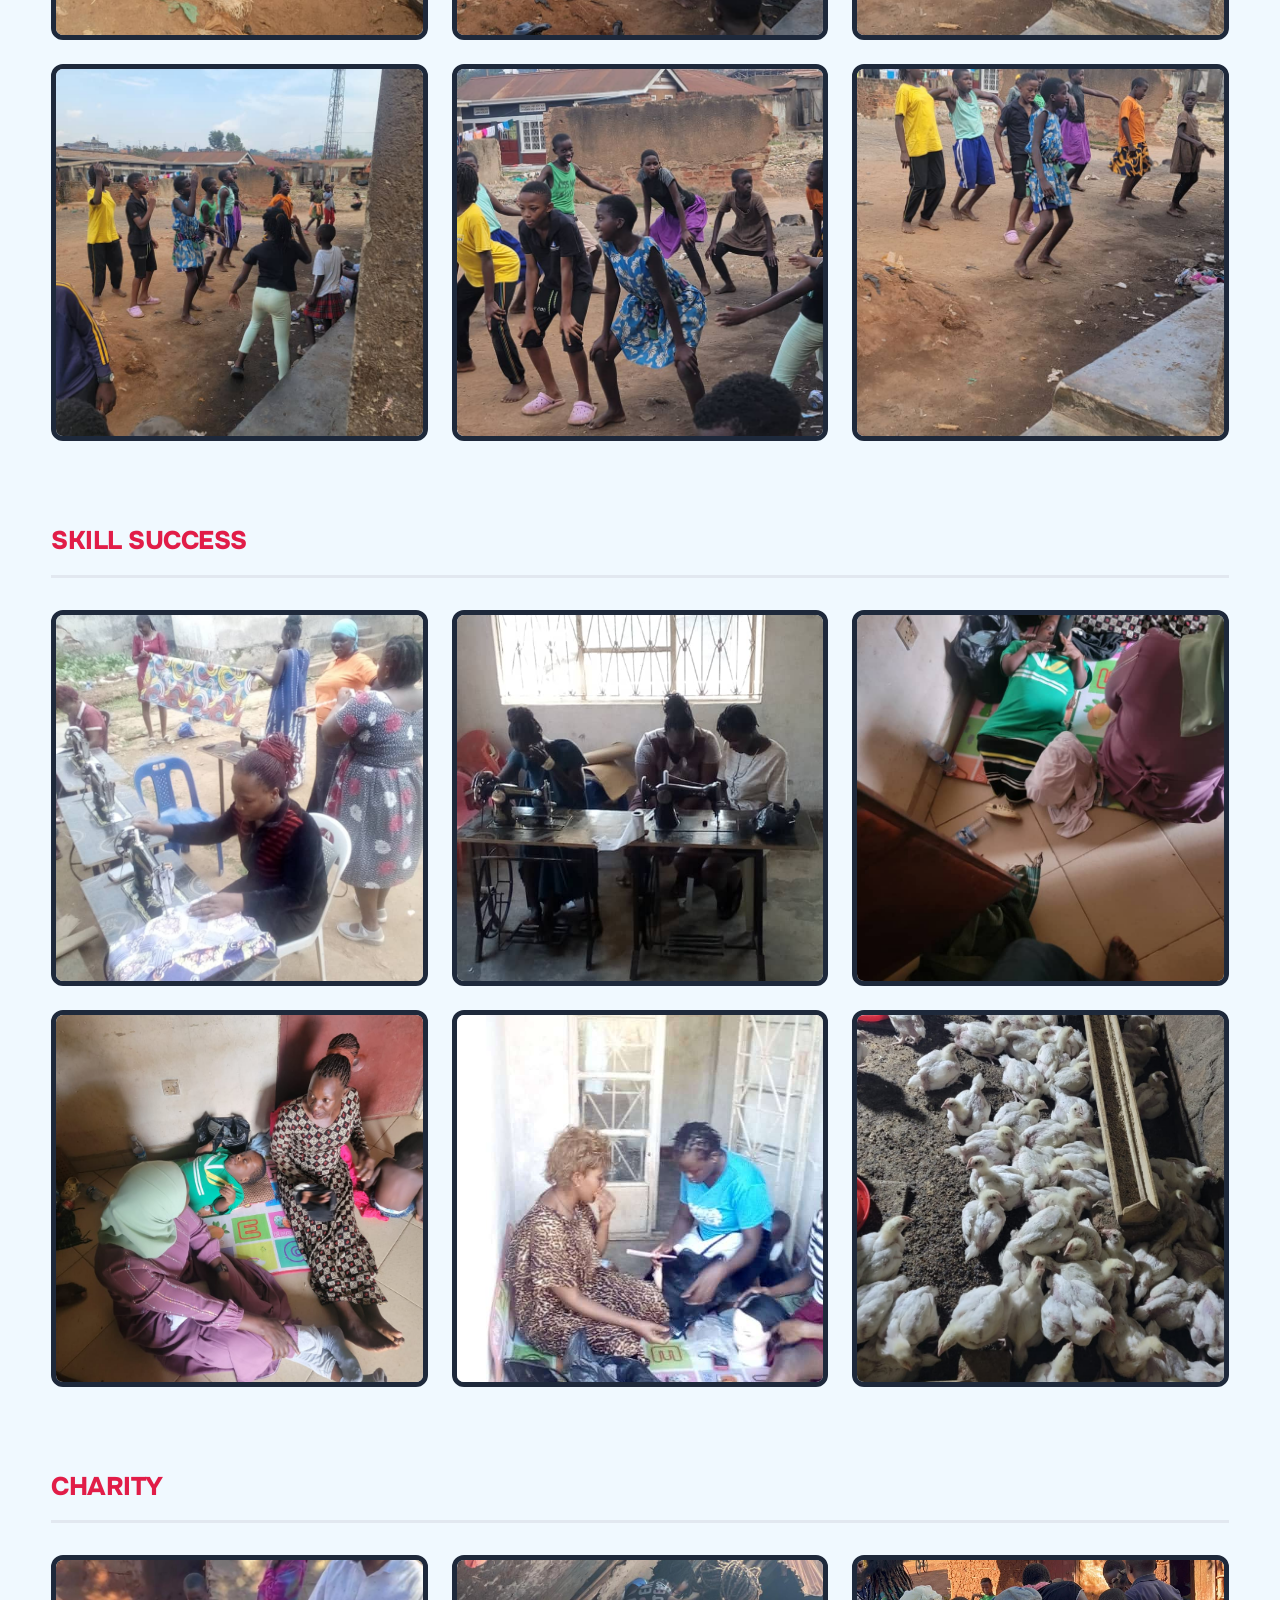
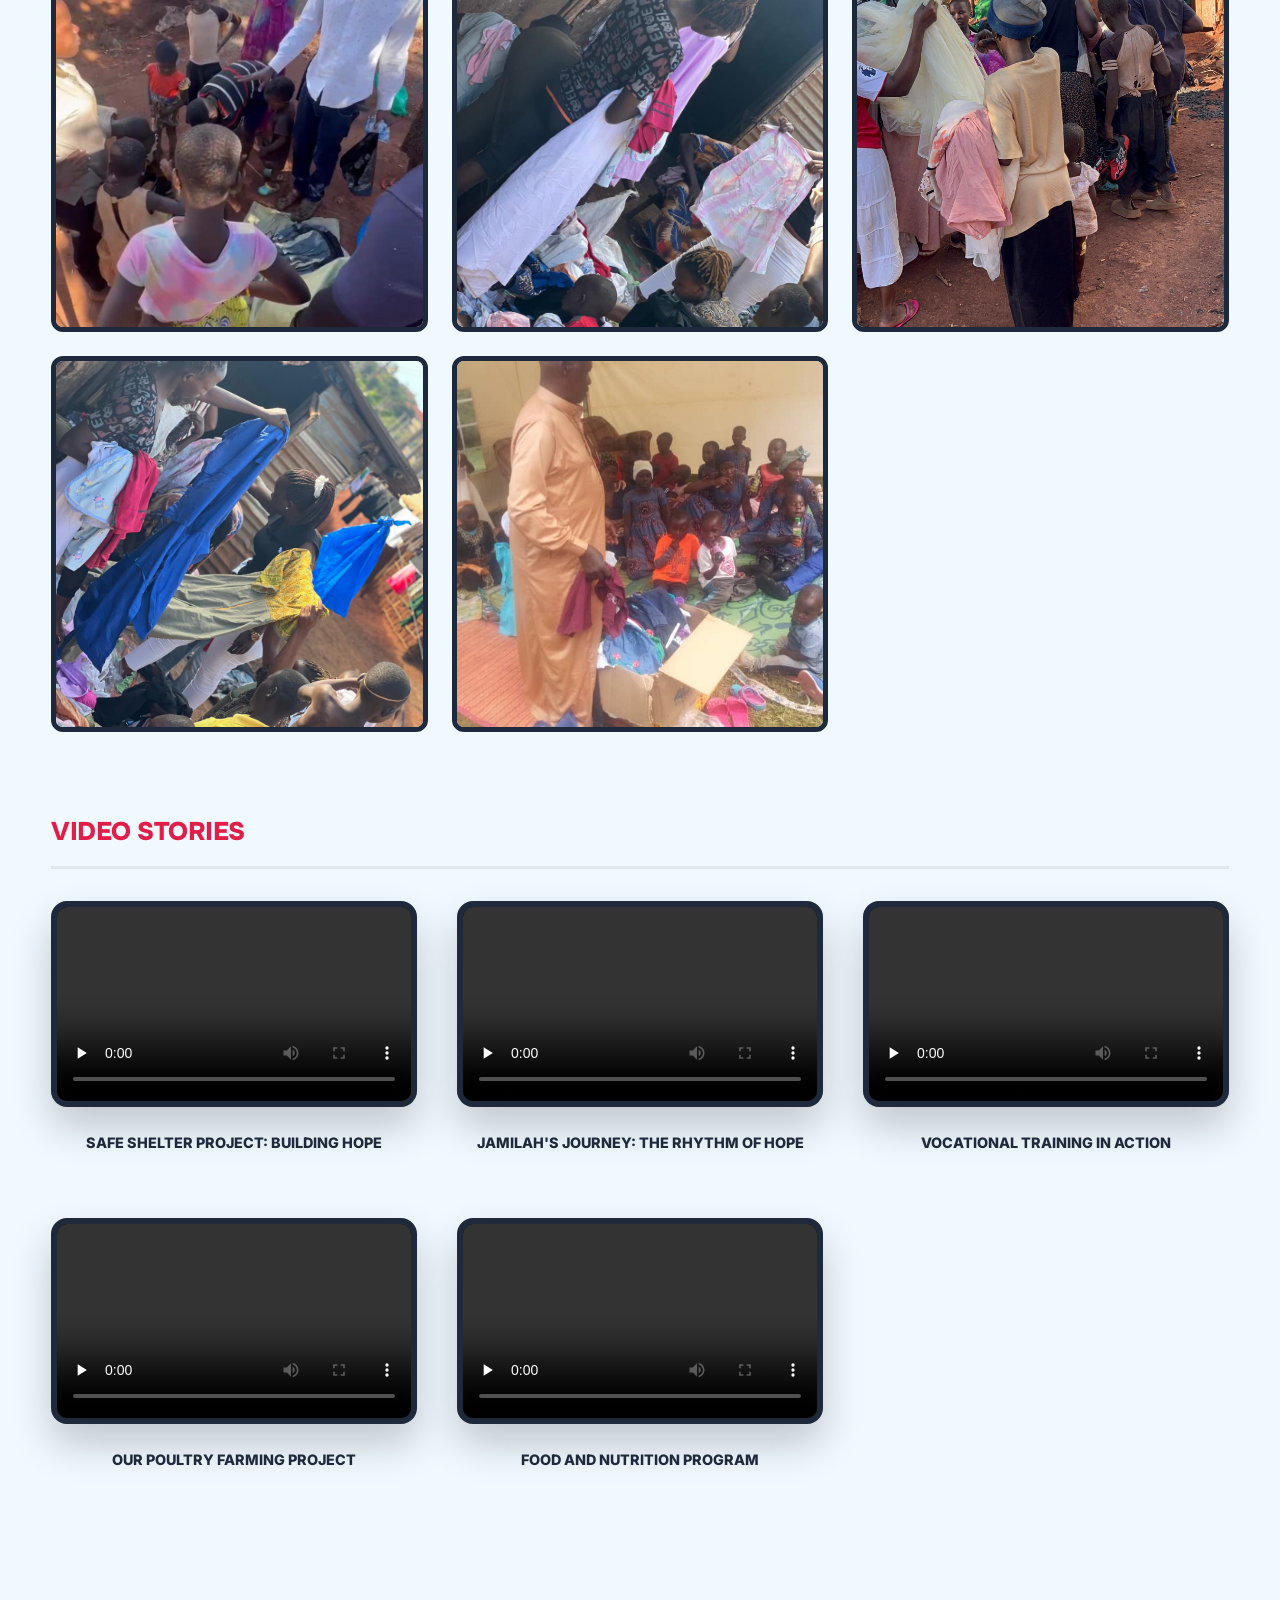
==== commit a78adbae: "Add files via upload" ====
--- a/index.html
+++ b/index.html
@@ -12,11 +12,11 @@
       name="description"
       content="Providing a platform for orphans and underprivileged children in Uganda through a home, education, and basic needs."
     />
-    <link rel="canonical" href="https://lightofafricachildug.org/" />
+    <link rel="canonical" href="https://lightofafricanchildug.org/" />
 
     <!-- Open Graph / Facebook -->
     <meta property="og:type" content="website" />
-    <meta property="og:url" content="https://lightofafricachildug.org/" />
+    <meta property="og:url" content="https://lightofafricanchildug.org/" />
     <meta
       property="og:title"
       content="Light of African Child Uganda | Empowering Uganda's Vulnerable Children"
@@ -27,12 +27,12 @@
     />
     <meta
       property="og:image"
-      content="https://lightofafricachildug.org/images/logo.PNG"
+      content="https://lightofafricanchildug.org/images/logo.PNG"
     />
 
     <!-- Twitter -->
     <meta name="twitter:card" content="summary_large_image" />
-    <meta name="twitter:url" content="https://lightofafricachildug.org/" />
+    <meta name="twitter:url" content="https://lightofafricanchildug.org/" />
     <meta
       name="twitter:title"
       content="Light of African Child Uganda | Empowering Uganda's Vulnerable Children"
@@ -43,7 +43,7 @@
     />
     <meta
       name="twitter:image"
-      content="https://lightofafricachildug.org/images/logo.PNG"
+      content="https://lightofafricanchildug.org/images/logo.PNG"
     />
 
     <link rel="icon" type="image/png" href="images/logo.PNG" />
@@ -64,7 +64,7 @@
         "@context": "https://schema.org",
         "@type": "NGO",
         "name": "Light of African Child Uganda",
-        "url": "https://lightofafricachildug.org",
+        "url": "https://lightofafricanchildug.org",
         "foundingDate": "2016",
         "areaServed": "Uganda",
         "description": "Empowering vulnerable children in Uganda through education and support.",
@@ -178,18 +178,26 @@
               <div class="story-content-box">
                 <h3>Our Story</h3>
                 <p>
-                  For a decade, we have been rooted in Kampala, Uganda, building
-                  hope and providing education for underprivileged children.
-                  What started as a local effort to provide school supplies has
-                  grown into a comprehensive support network dedicated to
-                  transforming lives.
+                  Light of African Child Uganda is a fully registered
+                  non-government organization located in Kawempe, Migalu Zone, a
+                  suburb of Kampala, Uganda. The organization was founded in
+                  2016 by Male Hamid, who was then a student at Kampala
+                  International University pursuing a Bachelor's Degree in Mass
+                  Communication.
                 </p>
                 <p>
-                  Our journey is driven by the belief that every child,
-                  regardless of their background, deserves the opportunity to
-                  reach their full potential. Through community-led initiatives,
-                  we provide more than just basic needs; we offer a path to
-                  self-reliance and dignity.
+                  The idea of starting the organization came from a desire to
+                  support orphans and other underprivileged children who lack
+                  access to basic needs, including education, clothing, and a
+                  safe environment in which to grow. What began as a small
+                  community effort has grown into an initiative that works with
+                  different communities to bring hope and support to vulnerable
+                  children.
+                </p>
+                <p>
+                  Light of African Child Uganda is guided by strong values of
+                  equity, transparency, accountability, and integrity in all our
+                  work.
                 </p>
               </div>
               <div class="story-image-box">
@@ -207,15 +215,16 @@
                 <h3>Our Vision</h3>
                 <p>
                   To see a country where orphans and underprivileged children
-                  are accorded hope for a better life and future.
+                  have hope, support, and the opportunity to build a better
+                  future.
                 </p>
               </div>
               <div class="vision-box info-card">
                 <h3>Our Mission</h3>
                 <p>
-                  To provide a platform for orphans and underprivileged children
-                  in Uganda by providing a home, education, and other basic
-                  needs.
+                  To support orphans and underprivileged children in Uganda by
+                  providing a caring environment and access to basic needs,
+                  including shelter, education, and essential services.
                 </p>
               </div>
             </div>
@@ -246,7 +255,7 @@
                     /></span>
                   </div>
                 </div>
-            
+
                 <div class="leader-item info-card">
                   <div class="leader-info">
                     <strong>Elena Miroglio</strong>
@@ -277,8 +286,43 @@
                     /></span>
                   </div>
                 </div>
-              
-              </div>
+              </div>
+            </div>
+          </div>
+        </div>
+      </section>
+
+      <section id="what-we-do" class="bg-white">
+        <div class="container">
+          <h2 class="section-title">What We Do</h2>
+          <div class="wwd-grid">
+            <div class="info-card text-center">
+              <div class="wwd-icon-container">🎓</div>
+              <h3>Education Programs</h3>
+              <p>
+                We support underprivileged children by providing educational
+                materials, scholarships, and community learning opportunities.
+                Our goal is to help children stay in school and build a better
+                future through education.
+              </p>
+            </div>
+            <div class="info-card text-center">
+              <div class="wwd-icon-container">🎭</div>
+              <h3>Community Talent Development</h3>
+              <p>
+                Many children have talents that often go unnoticed due to a lack
+                of opportunities. We help nurture these talents by creating
+                platforms where children can express their creativity and
+                develop their skills.
+              </p>
+            </div>
+            <div class="info-card text-center">
+              <div class="wwd-icon-container">👕</div>
+              <h3>Clothing Donations</h3>
+              <p>
+                With support from well-wishers and community members, we provide
+                clothing and other necessities to families and children in need.
+              </p>
             </div>
           </div>
         </div>
@@ -326,7 +370,9 @@
           <h2 class="section-title">Transparency & Reports</h2>
           <div class="transparency-summary text-center">
             <p>
-              We believe in transparency and accountability. We regularly publish reports to show how your contributions are making a difference.
+              We believe in transparency and accountability. We regularly
+              publish reports to show how your contributions are making a
+              difference.
             </p>
           </div>
           <div class="transparency-grid">
@@ -452,8 +498,8 @@
                 />
               </div>
               <div class="process-content">
-                <h3>Community Education</h3>
-                <p>Quality education as a catalyst for change.</p>
+                <h3>Education Programs</h3>
+                <p>Providing materials, scholarships, and learning opportunities.</p>
                 <ul class="program-features">
                   <li><strong>Impact:</strong> 100 Students Supported</li>
                   <li><strong>Status:</strong> Active & Growing</li>
@@ -537,8 +583,8 @@
                 />
               </div>
               <div class="process-content">
-                <h3>Talent Development</h3>
-                <p>Nurturing spirits through dance and music.</p>
+                <h3>Community Talent Development</h3>
+                <p>Nurturing creativity and skills through dedicated platforms.</p>
                 <ul class="program-features">
                   <li><strong>Reach:</strong> 350+ Talents Nurtured</li>
                   <li><strong>Heritage:</strong> Cultural Preservation</li>
@@ -576,6 +622,23 @@
                 <ul class="program-features">
                   <li><strong>Advocacy:</strong> 85 Trained Leaders</li>
                   <li><strong>Policy:</strong> 100% Inclusive</li>
+                </ul>
+              </div>
+            </article>
+            <article class="process-item" data-program="clothing">
+              <div class="process-image">
+                <img
+                  loading="lazy"
+                  src="images/handing out clothes.jpeg"
+                  alt="Clothing Donations"
+                />
+              </div>
+              <div class="process-content">
+                <h3>Clothing Donations</h3>
+                <p>Distributing essential clothing and necessities to those in need.</p>
+                <ul class="program-features">
+                  <li><strong>Impact:</strong> 500+ Items Distributed</li>
+                  <li><strong>Focus:</strong> Basic Needs Support</li>
                 </ul>
               </div>
             </article>
--- a/css/style.css
+++ b/css/style.css
@@ -198,6 +198,39 @@
 .impact-number { display: block; font-size: 2.5rem; font-weight: 800; color: var(--primary-color); margin-bottom: 0.5rem; }
 .impact-item p { font-weight: 600; font-size: 1rem; color: var(--secondary-color); margin-bottom: 0; }
 
+/* --- What We Do --- */
+.wwd-grid {
+  display: grid;
+  grid-template-columns: repeat(auto-fit, minmax(300px, 1fr));
+  gap: 2.5rem;
+  margin-top: 2rem;
+}
+
+.wwd-icon-container {
+  font-size: 3rem;
+  background: var(--bg-azure);
+  width: 90px;
+  height: 90px;
+  display: flex;
+  align-items: center;
+  justify-content: center;
+  border-radius: 50%;
+  margin: 0 auto 1.5rem;
+  border: 2px solid var(--accent-color);
+  box-shadow: 0 5px 15px rgba(0,0,0,0.05);
+}
+
+.wwd-grid .info-card h3 {
+  margin-bottom: 1rem;
+  font-size: 1.4rem;
+}
+
+.wwd-grid .info-card p {
+  font-size: 1.05rem;
+  color: #64748b;
+  margin-bottom: 0;
+}
+
 /* --- Testimonials --- */
 .testimonial {
   max-width: 800px;
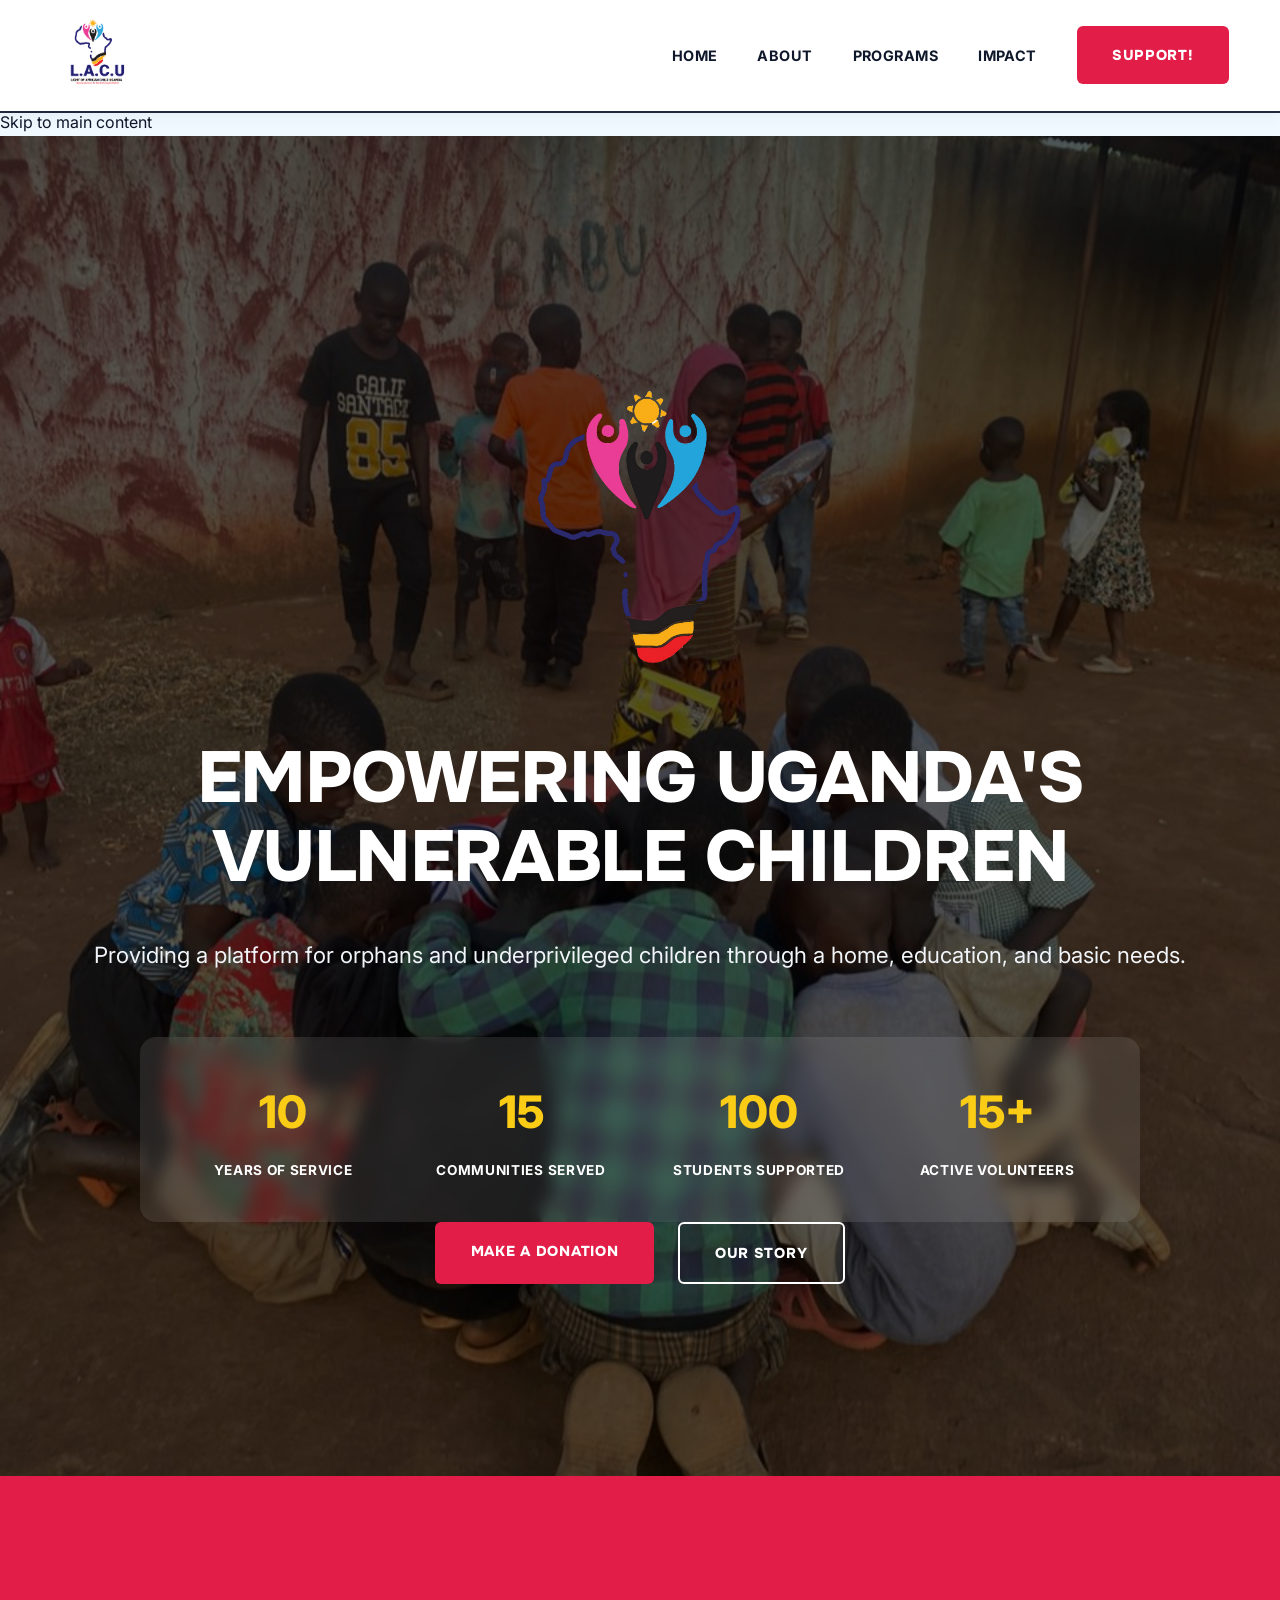
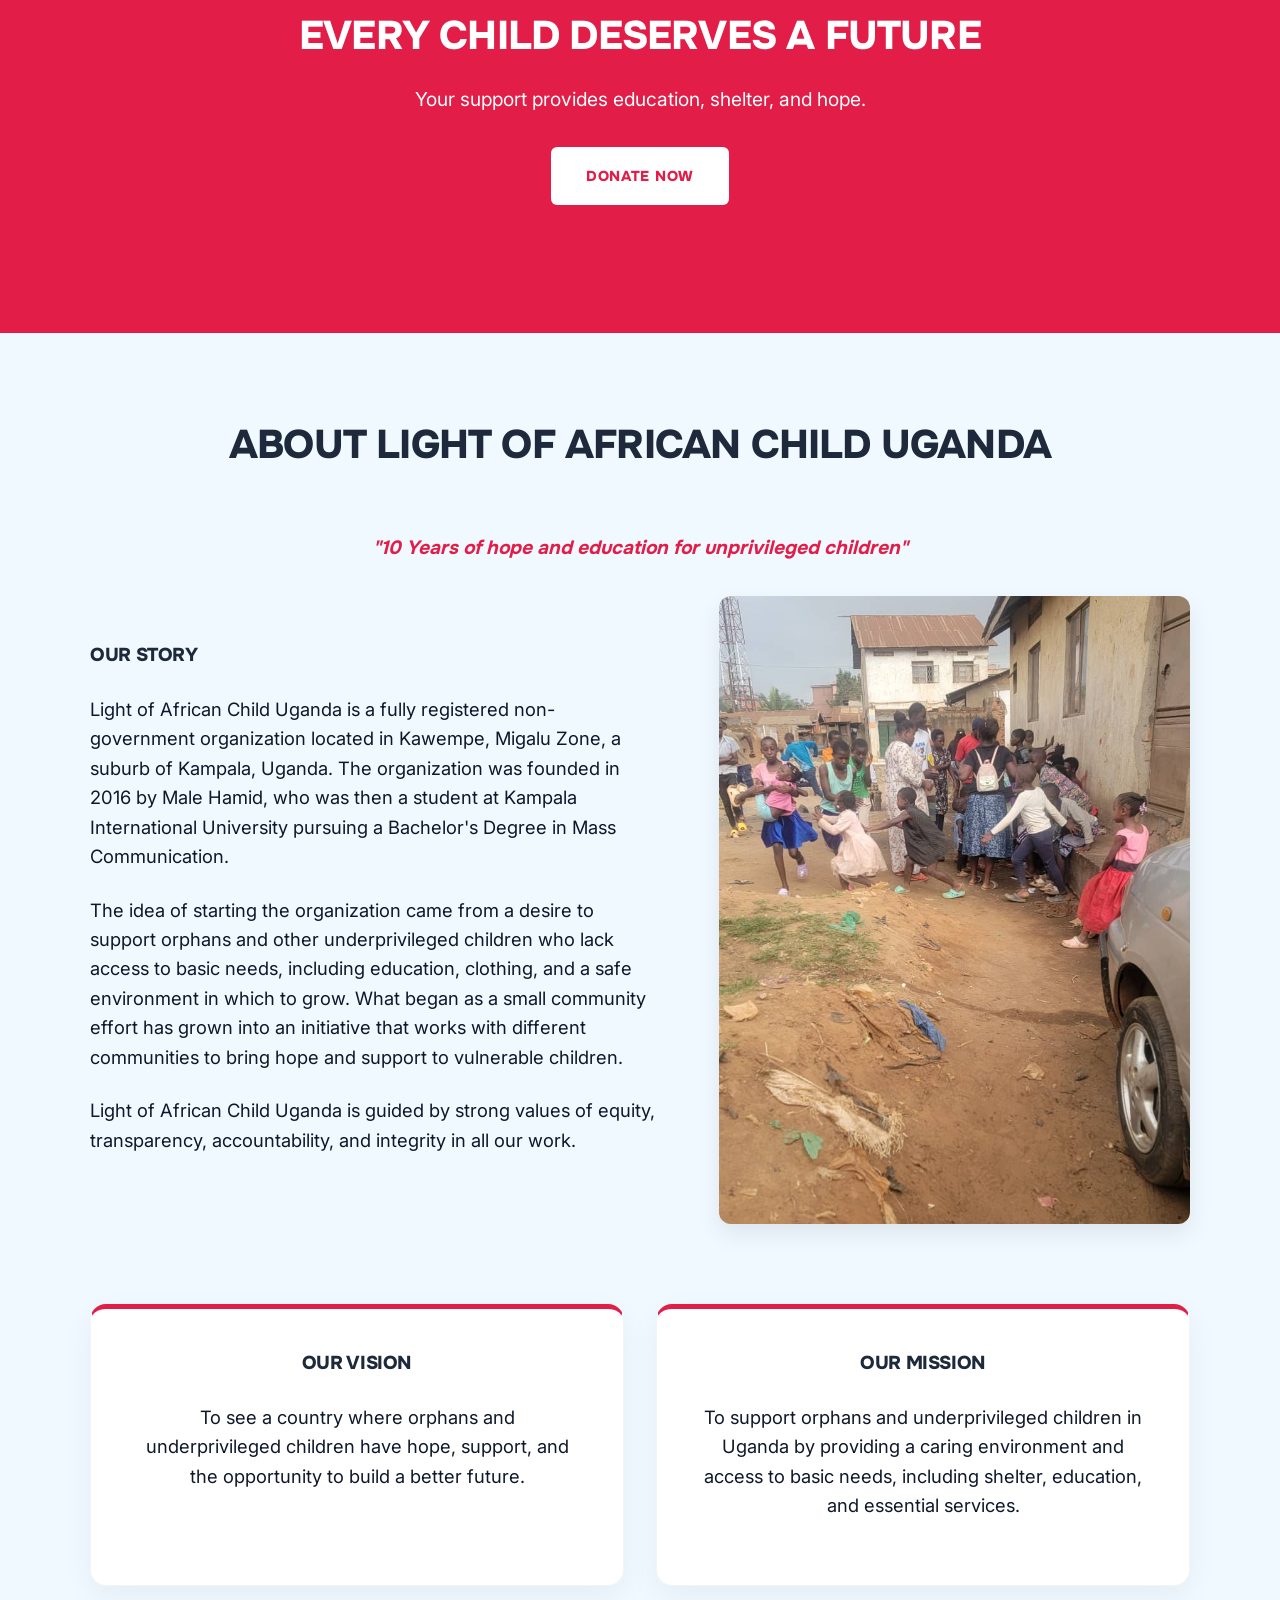
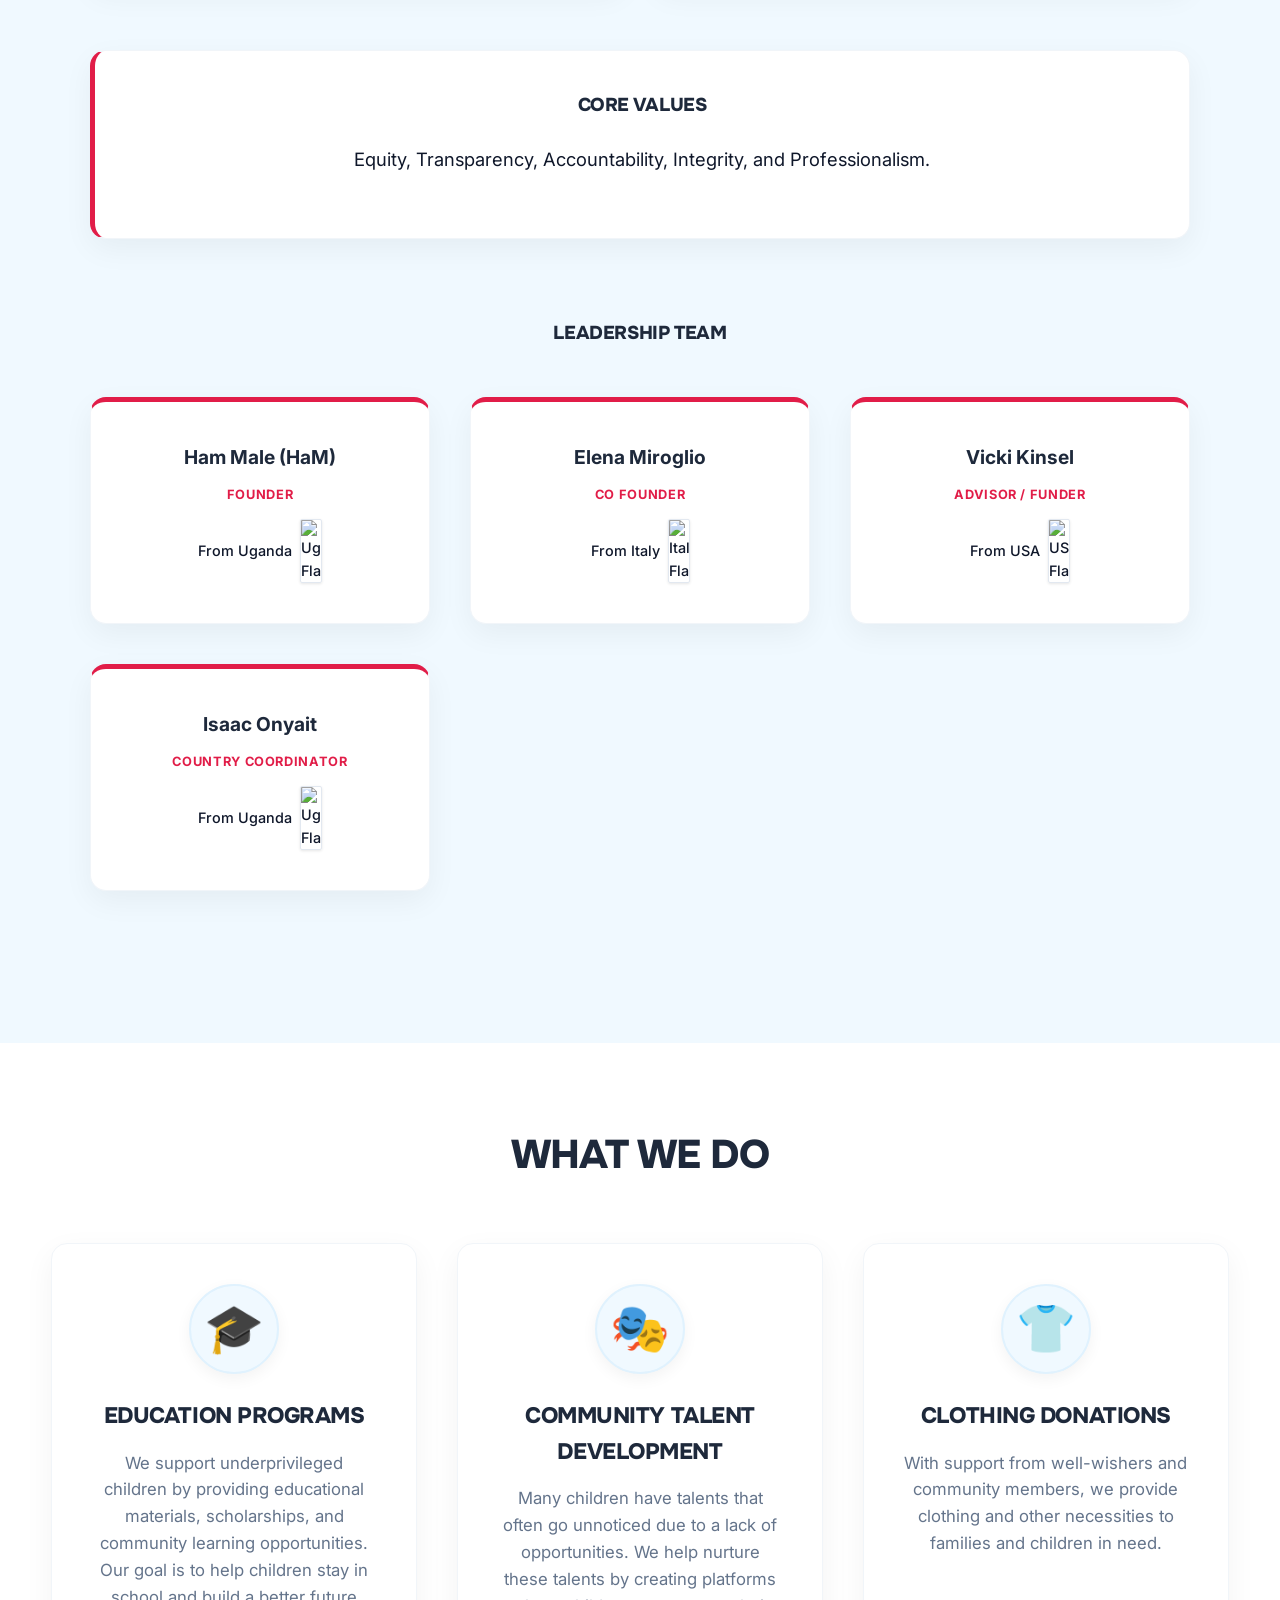
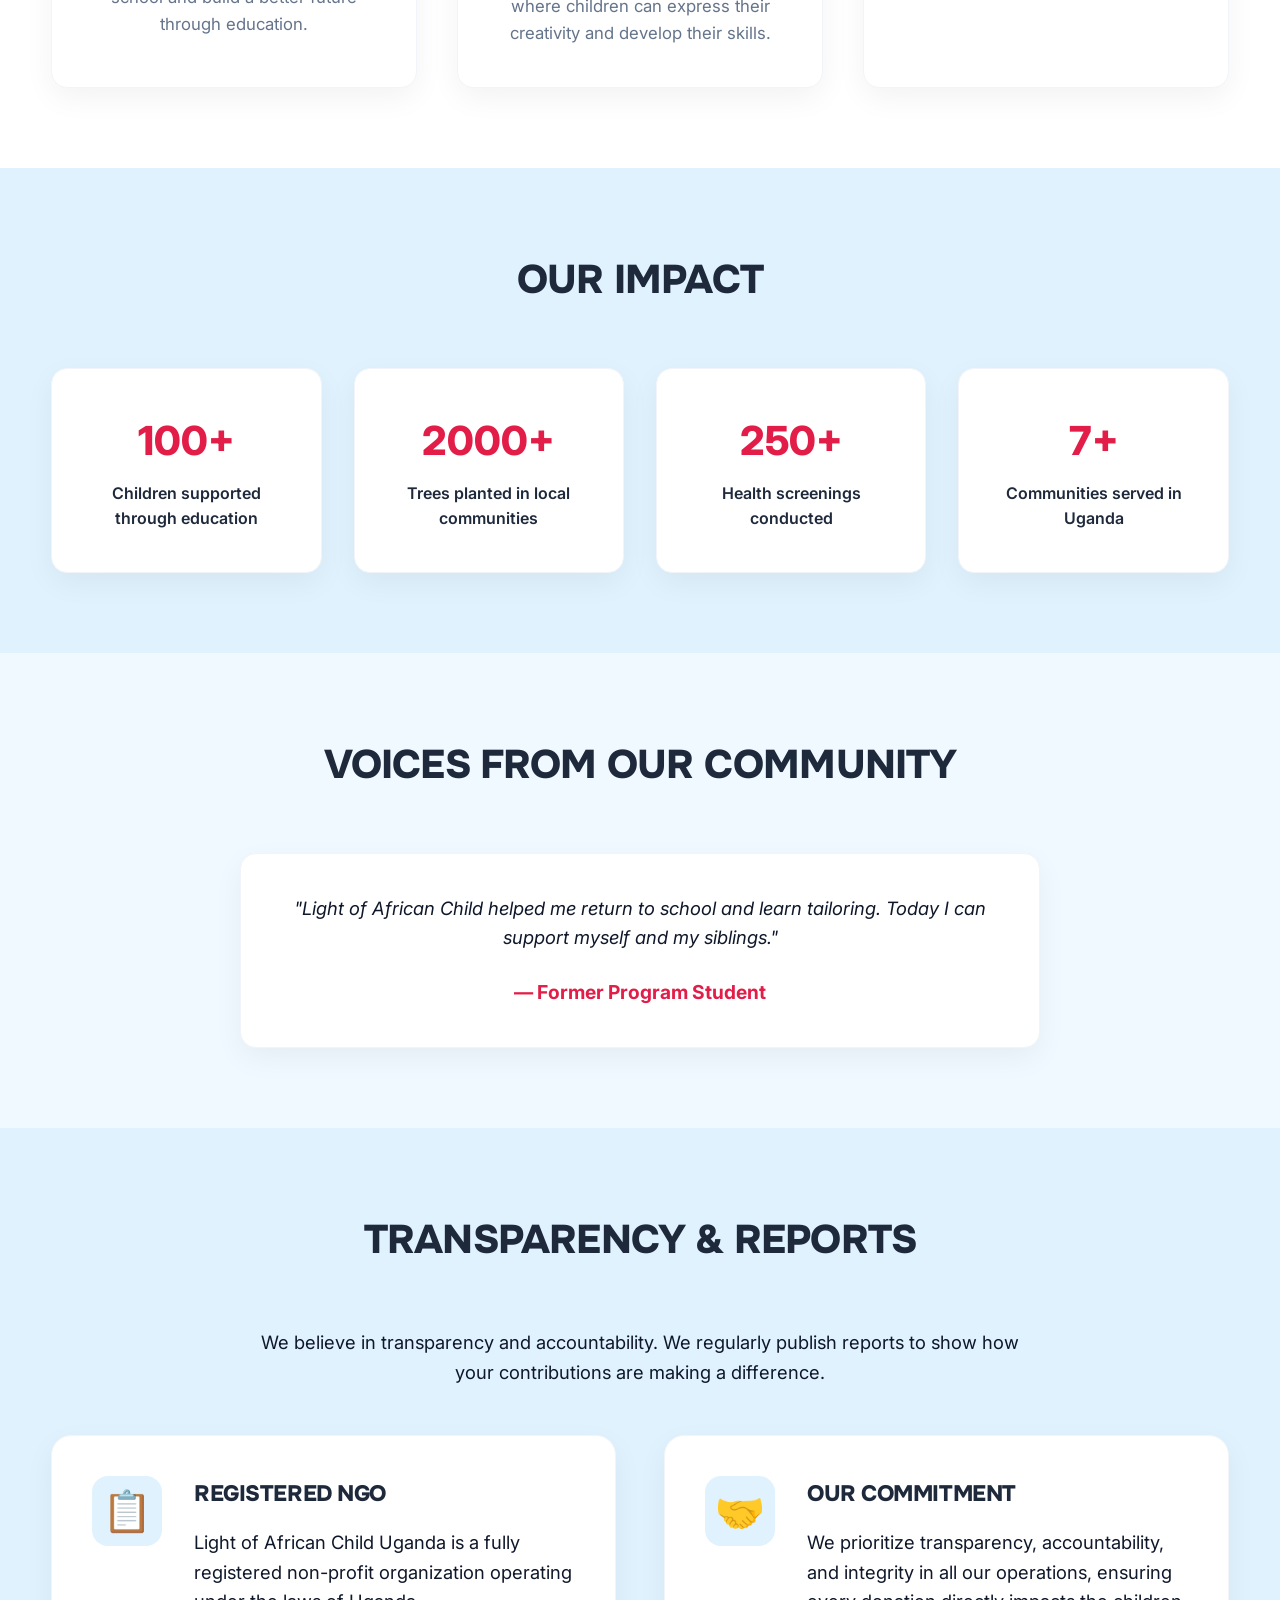
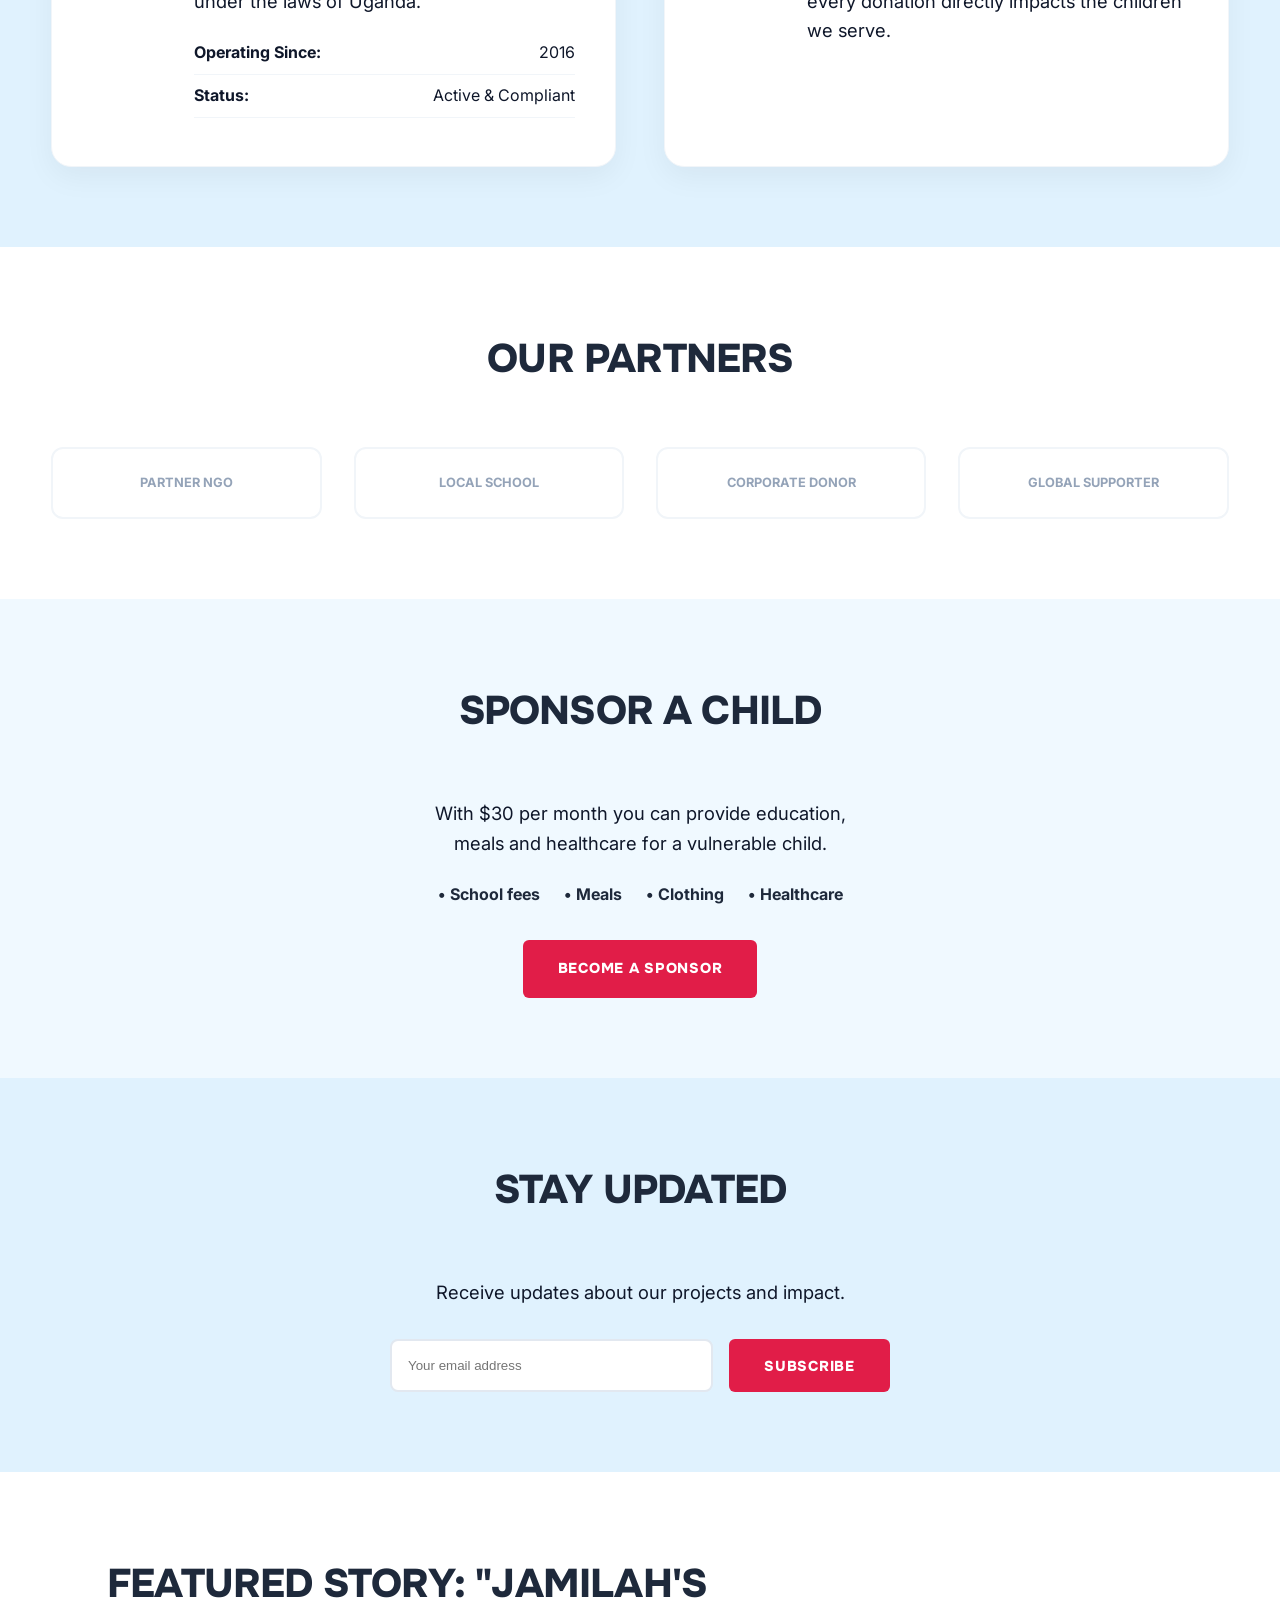
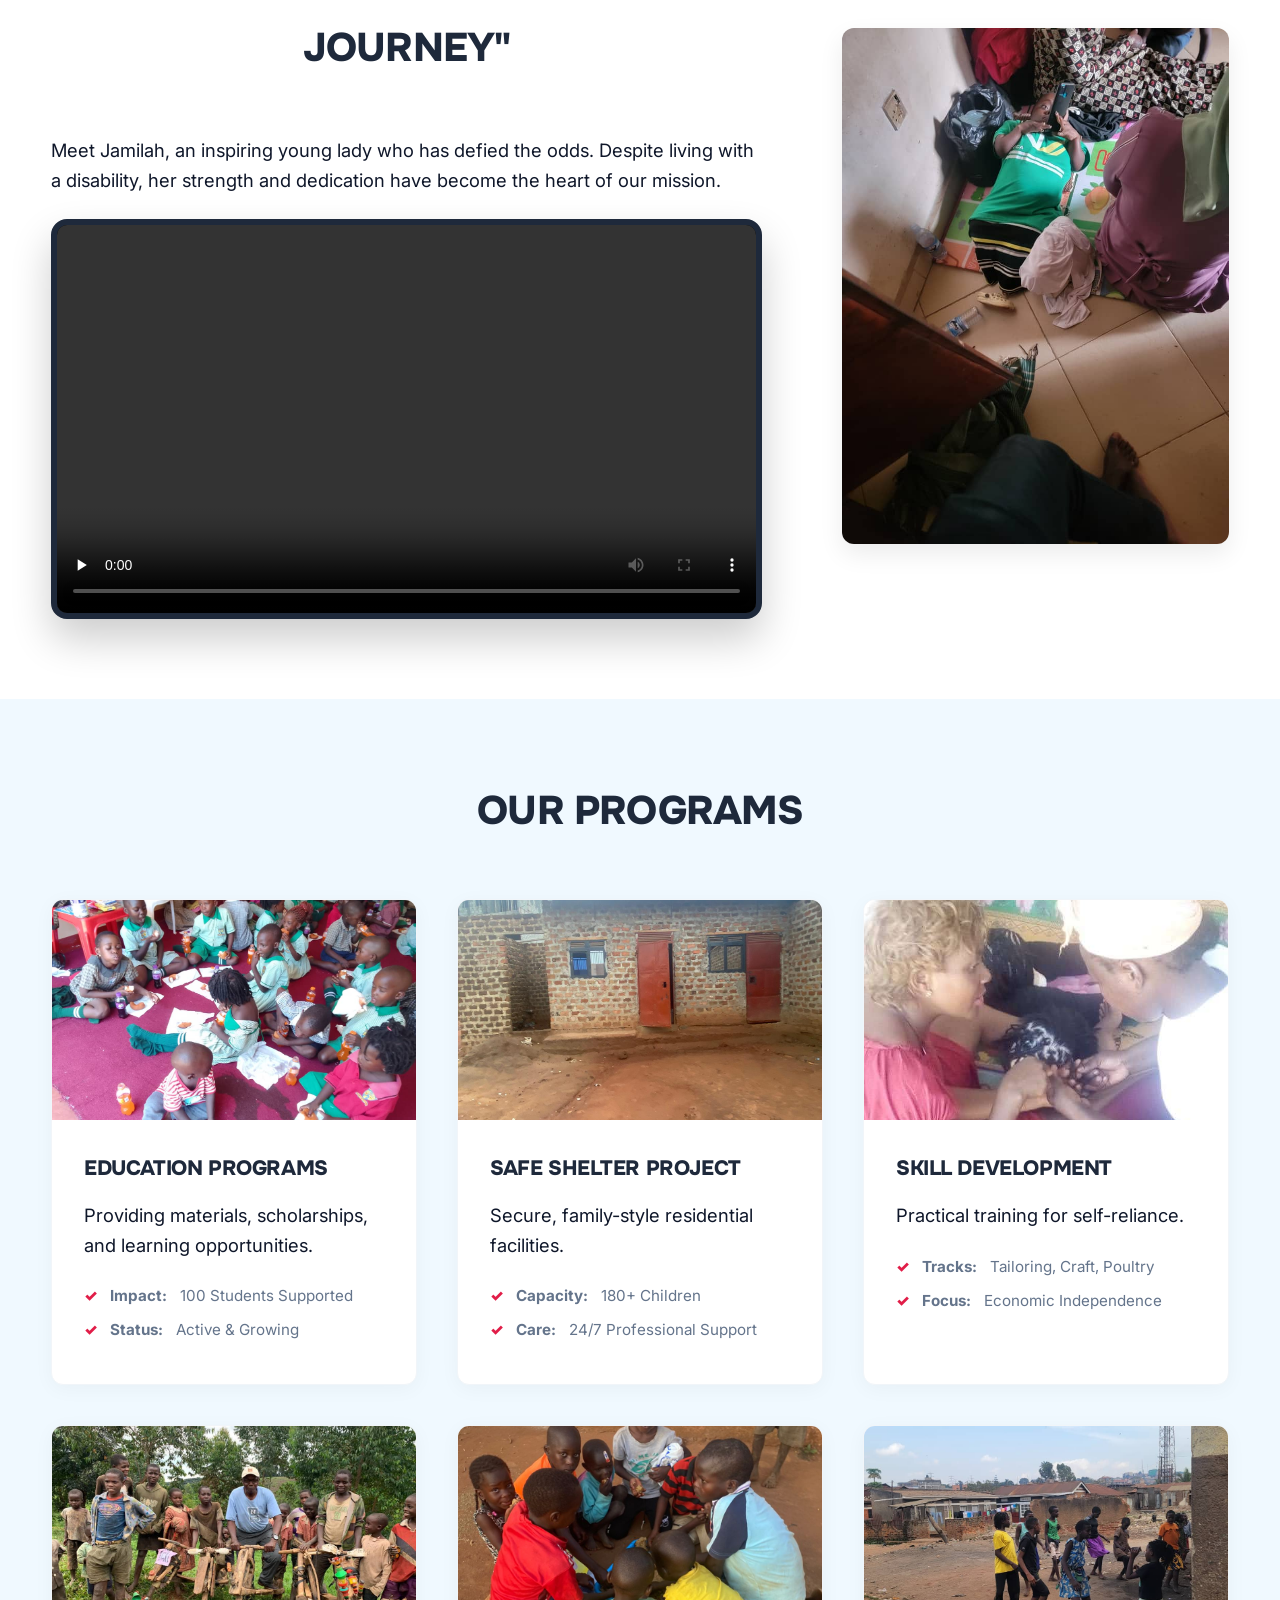
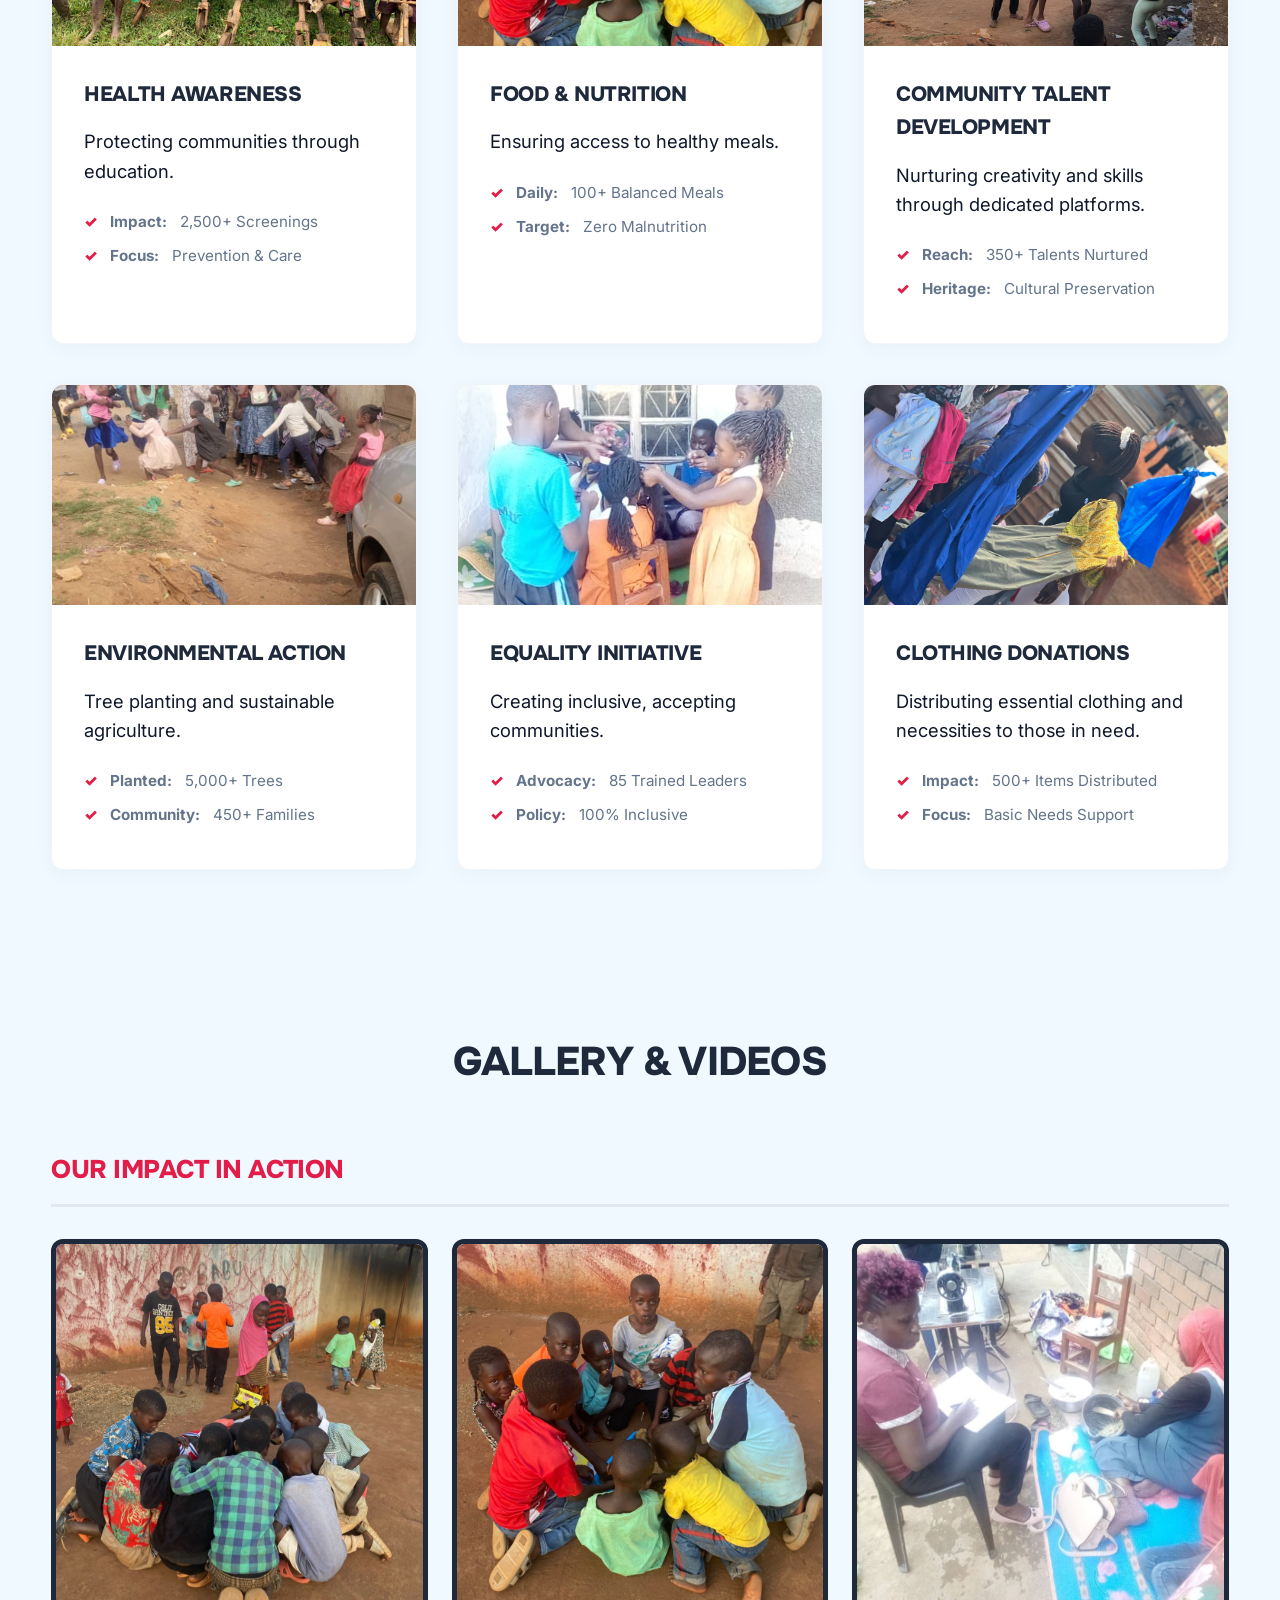
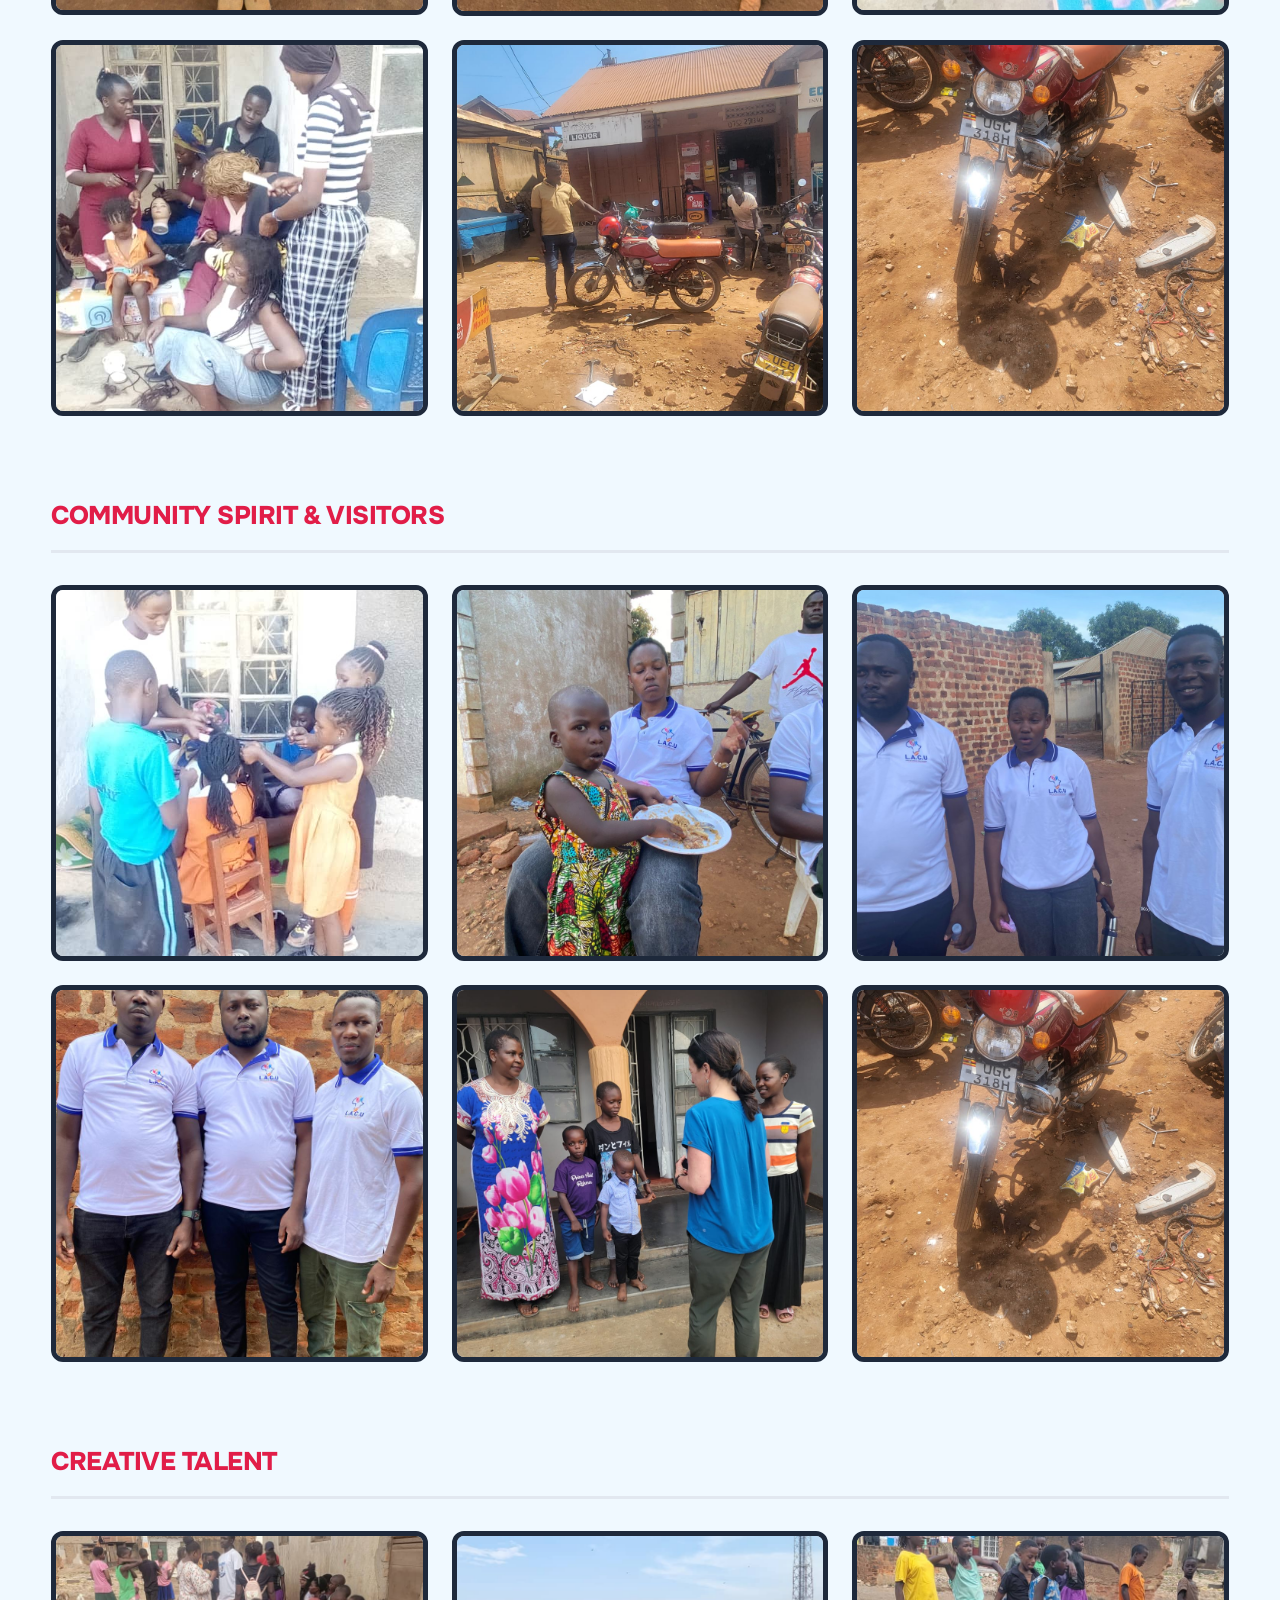
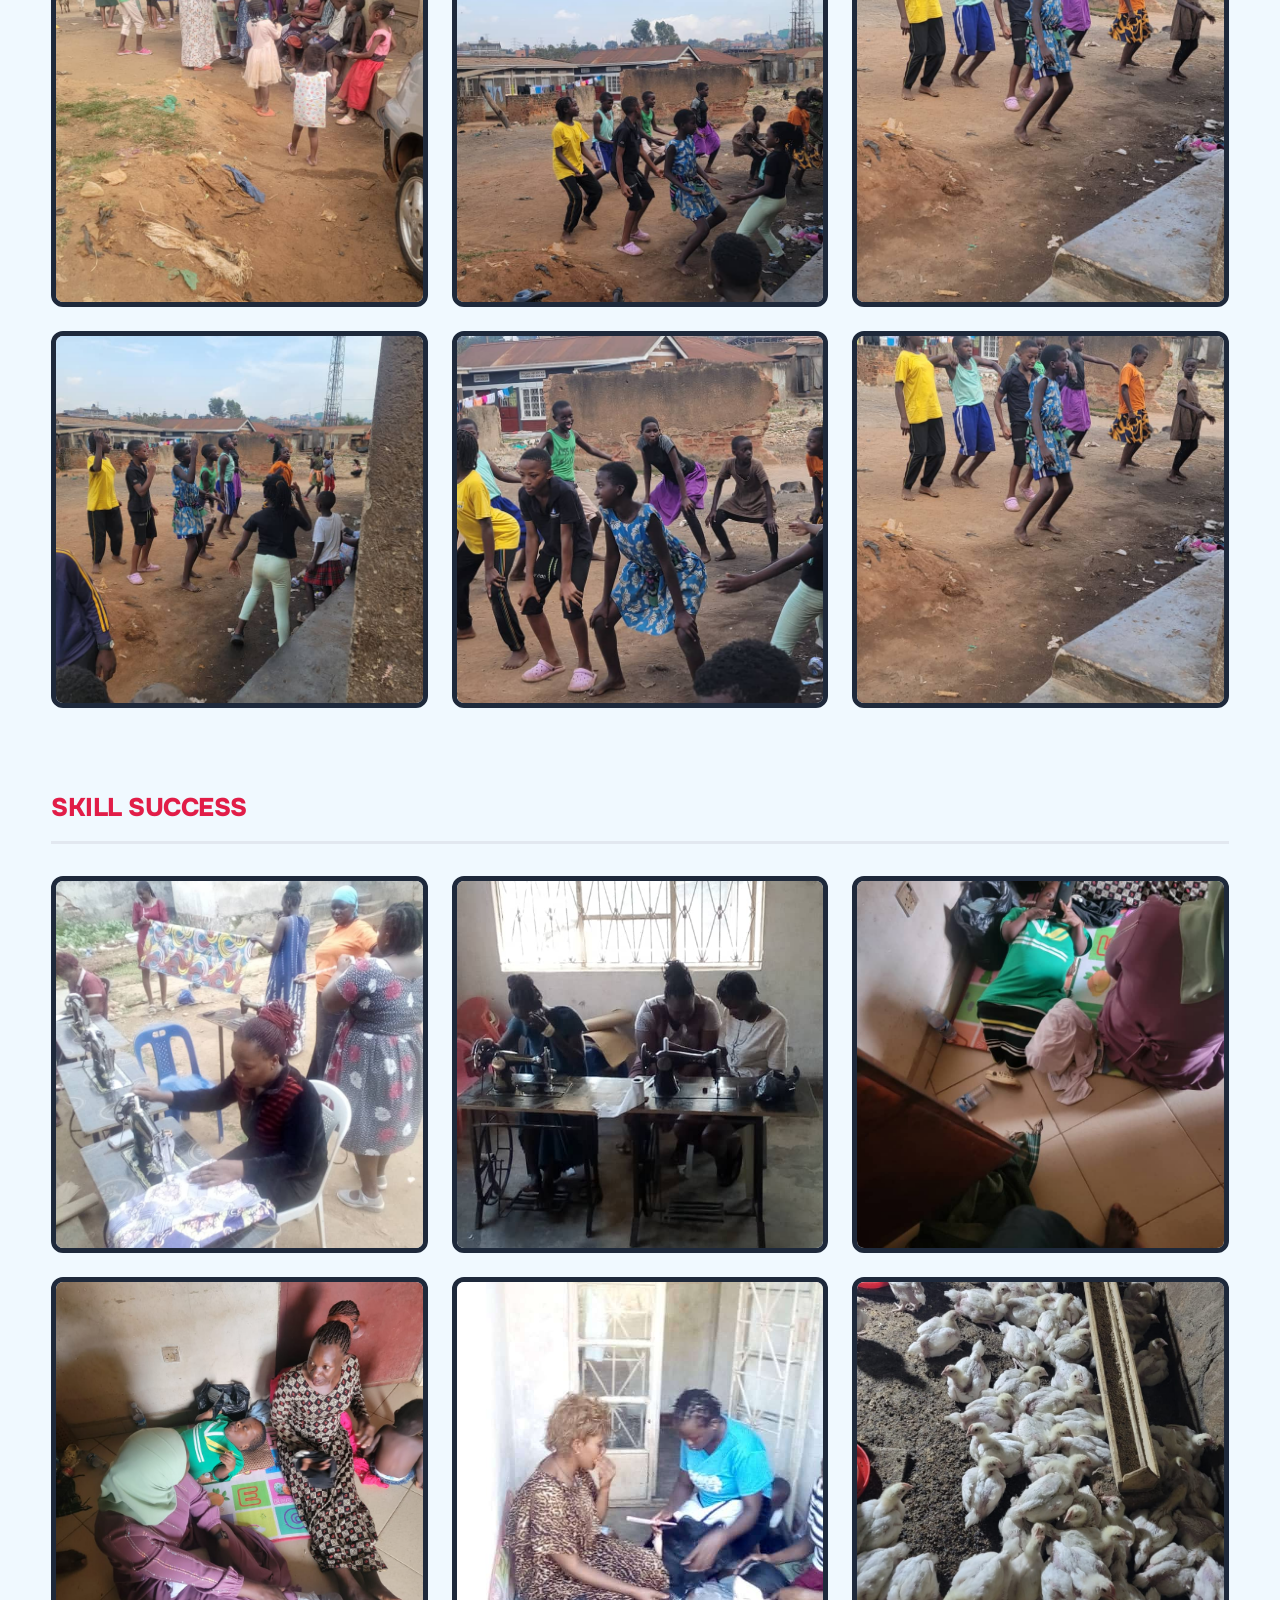
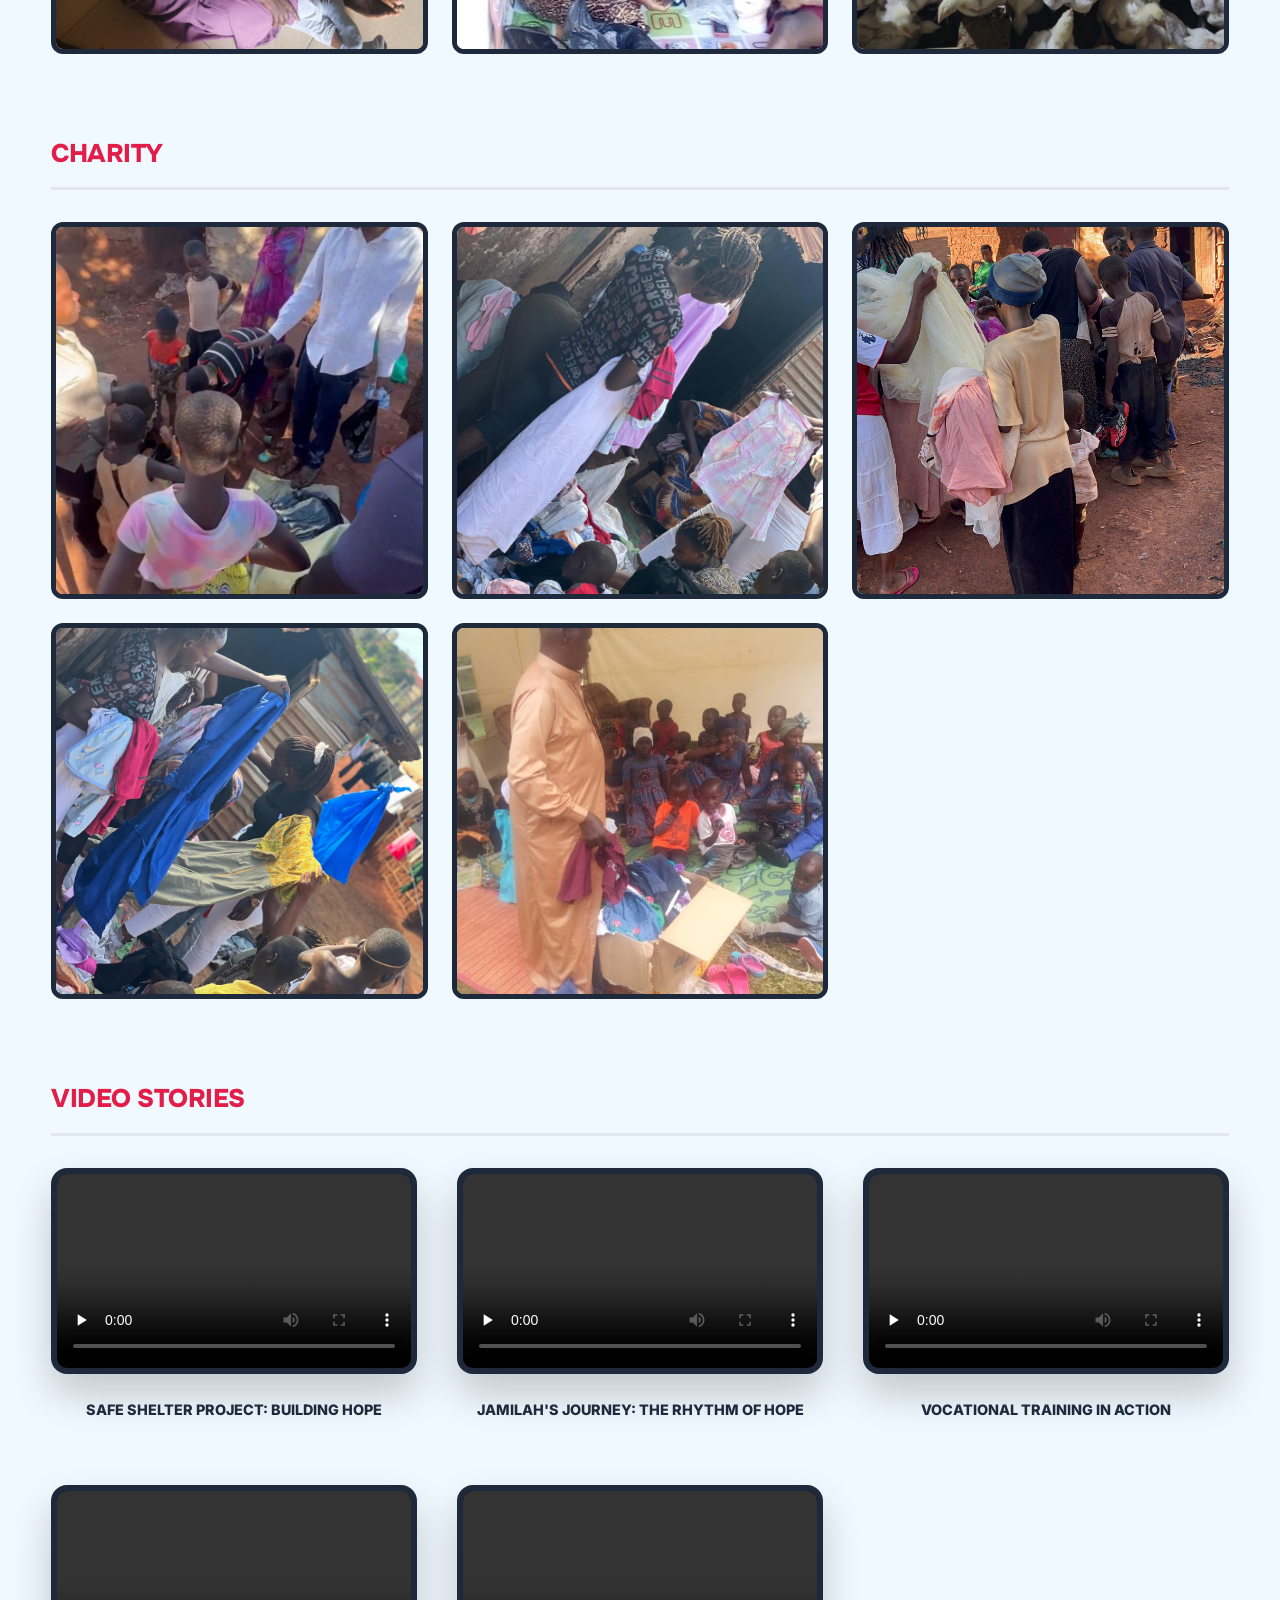
==== commit 64624330: "Add leader info for Isaac Onyait from Uganda Added information for a new leader from Uganda." ====
--- a/index.html
+++ b/index.html
@@ -276,7 +276,7 @@
                     <strong>Vicki Kinsel</strong>
                     <span class="role">Advisor / funder</span>
                     <span class="country"
-                      >USA
+                      >From USA
                       <img
                         loading="lazy"
                         src="https://flagcdn.com/us.svg"
@@ -286,6 +286,21 @@
                     /></span>
                   </div>
                 </div>
+                <div class="leader-item info-card">
+                 <div class="leader-info">
+                   <strong>Isaac Onyait</strong>
+                   <span class="role">Country Coordinator</span>
+                   <span class="country"
+                     >From Uganda
+                     <img
+                       loading="lazy"
+                        src="https://flagcdn.com/ug.svg"
+                        width="20"
+                        alt="Uganda Flag"
+                        class="flag-icon"
+                   /></span>
+                 </div>
+               </div>
               </div>
             </div>
           </div>
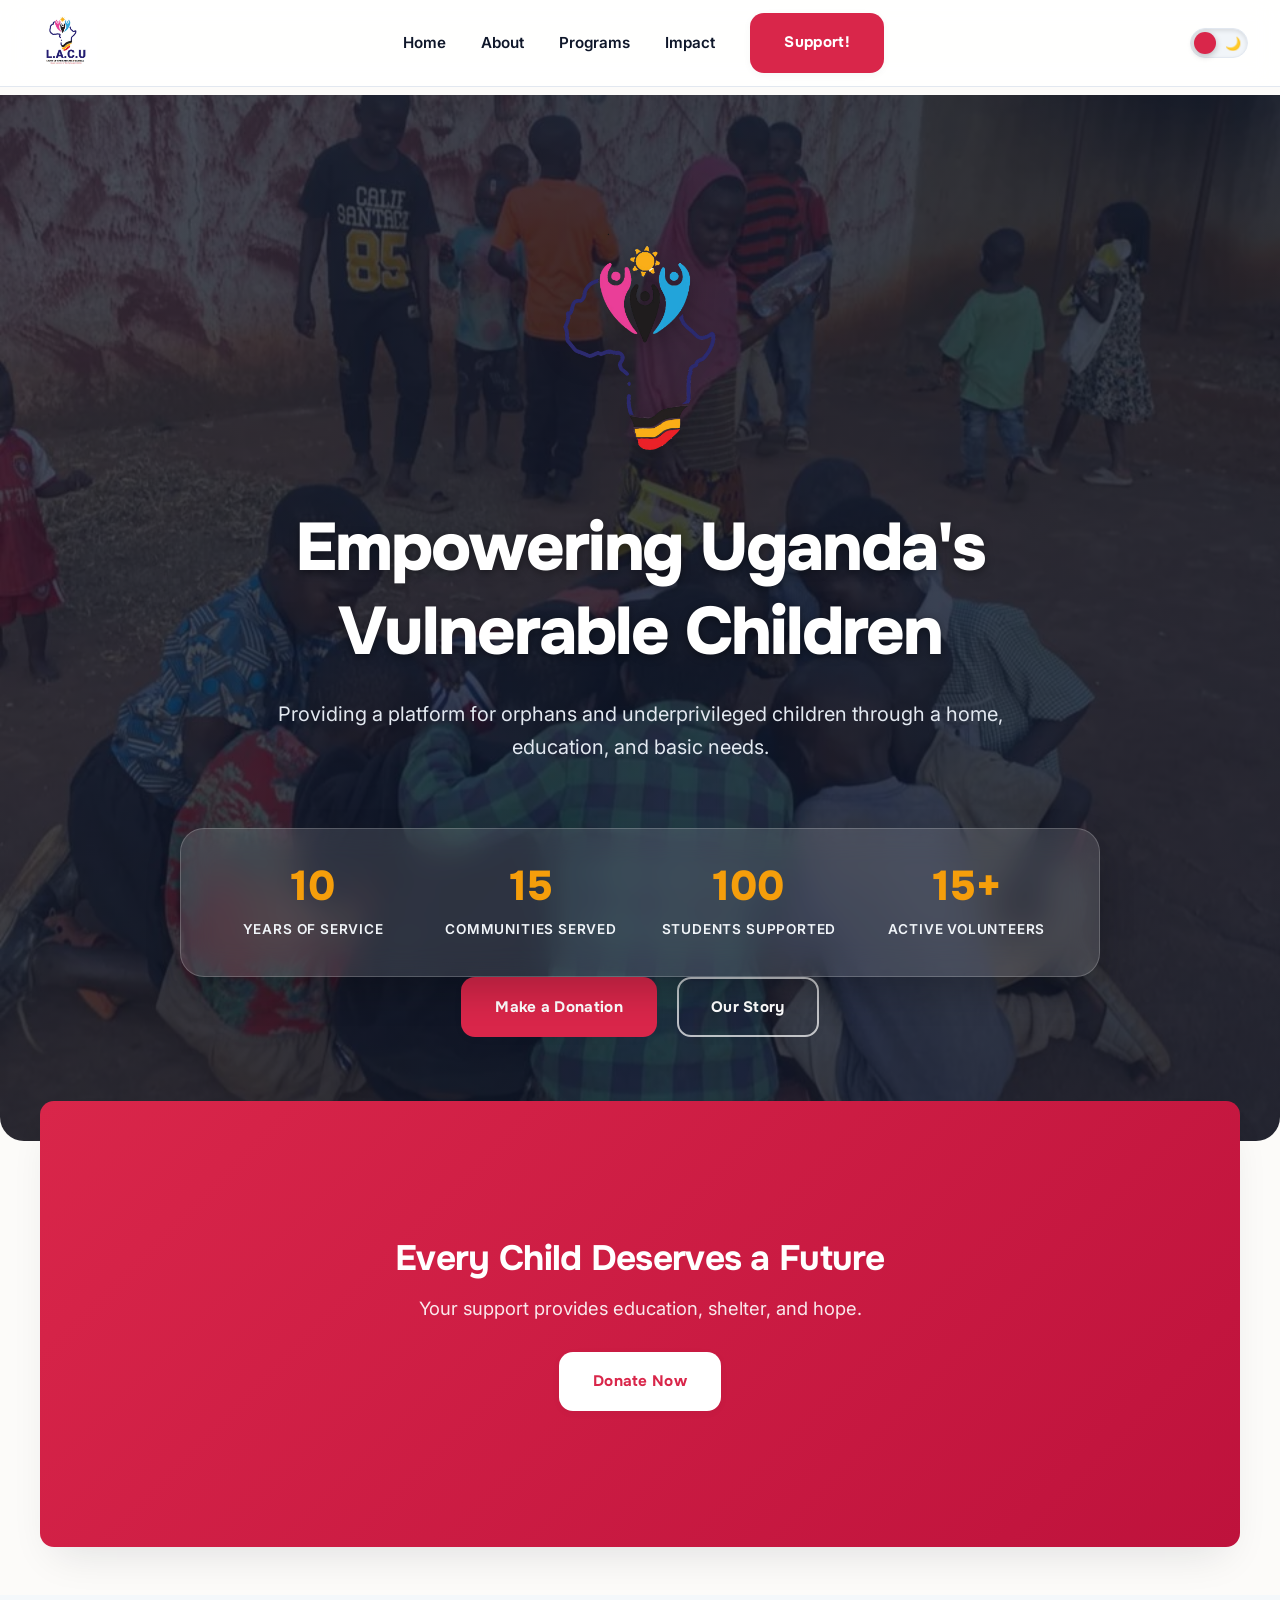
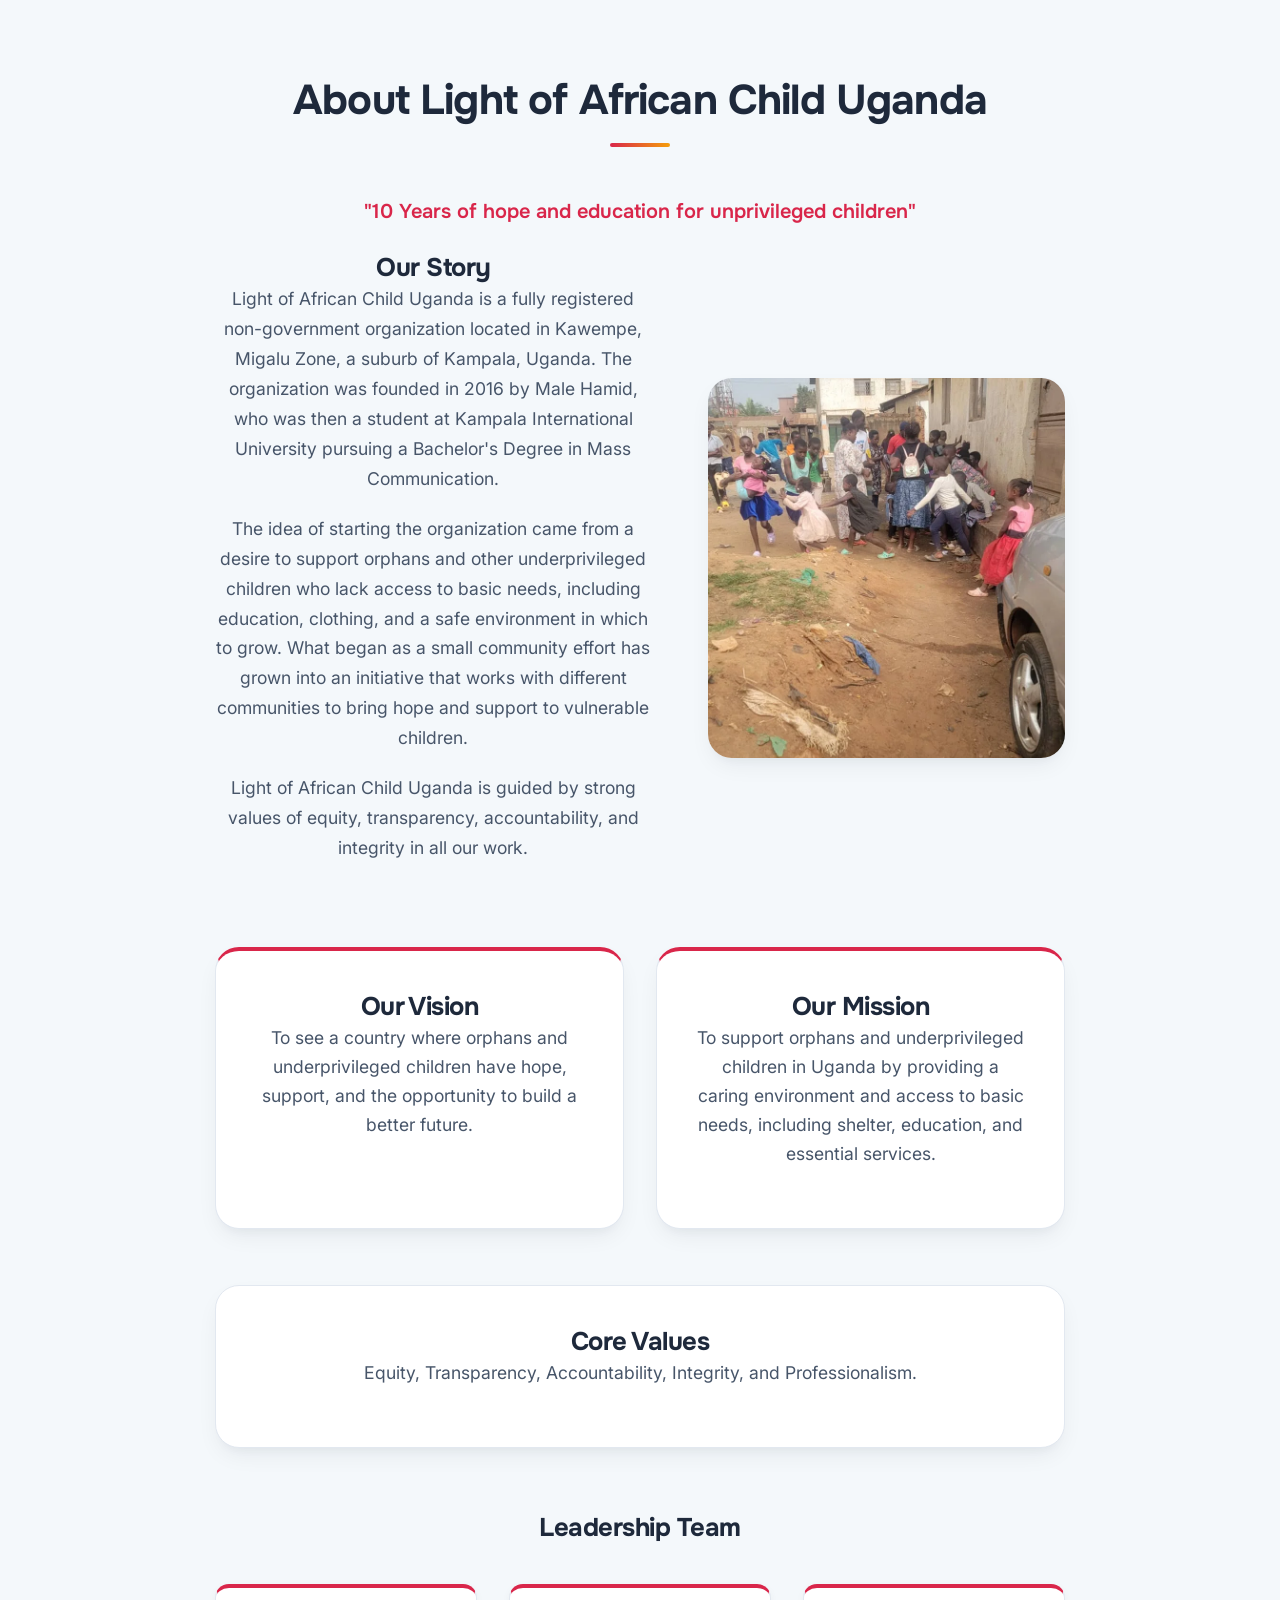
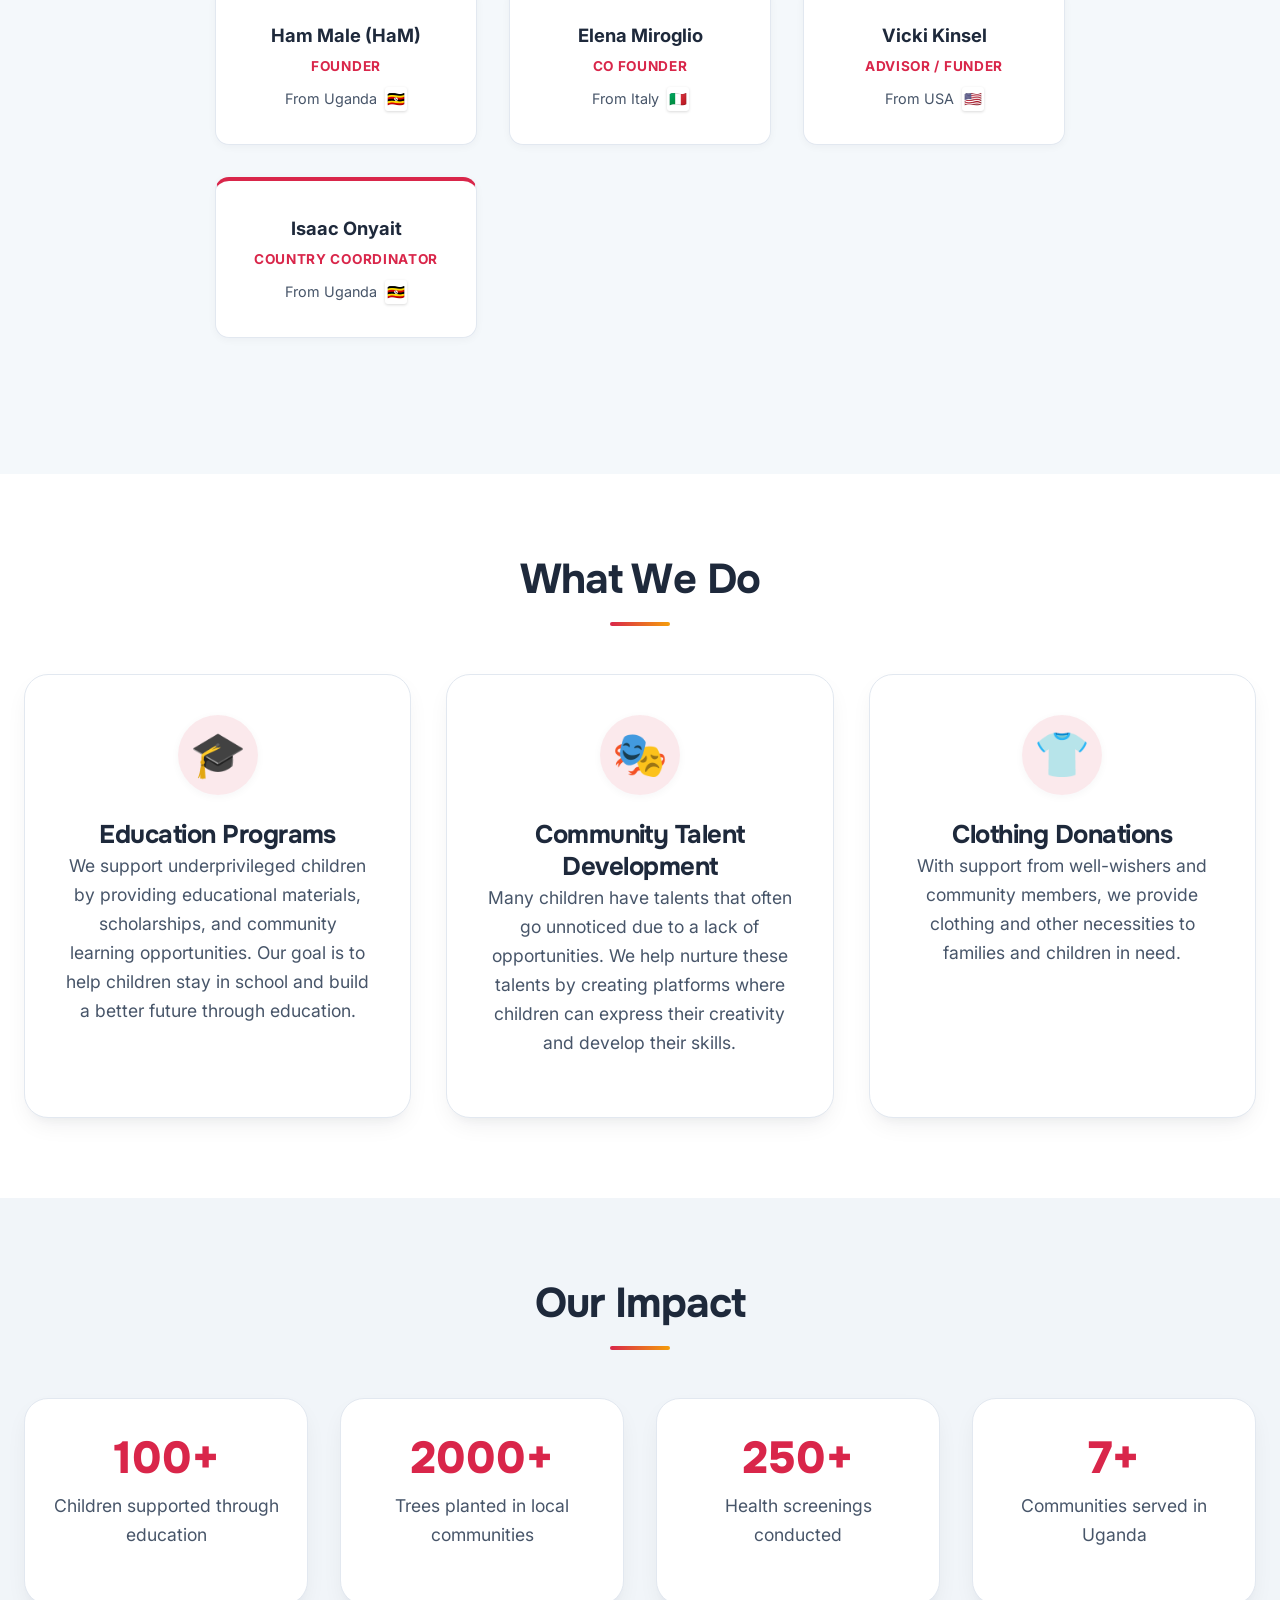
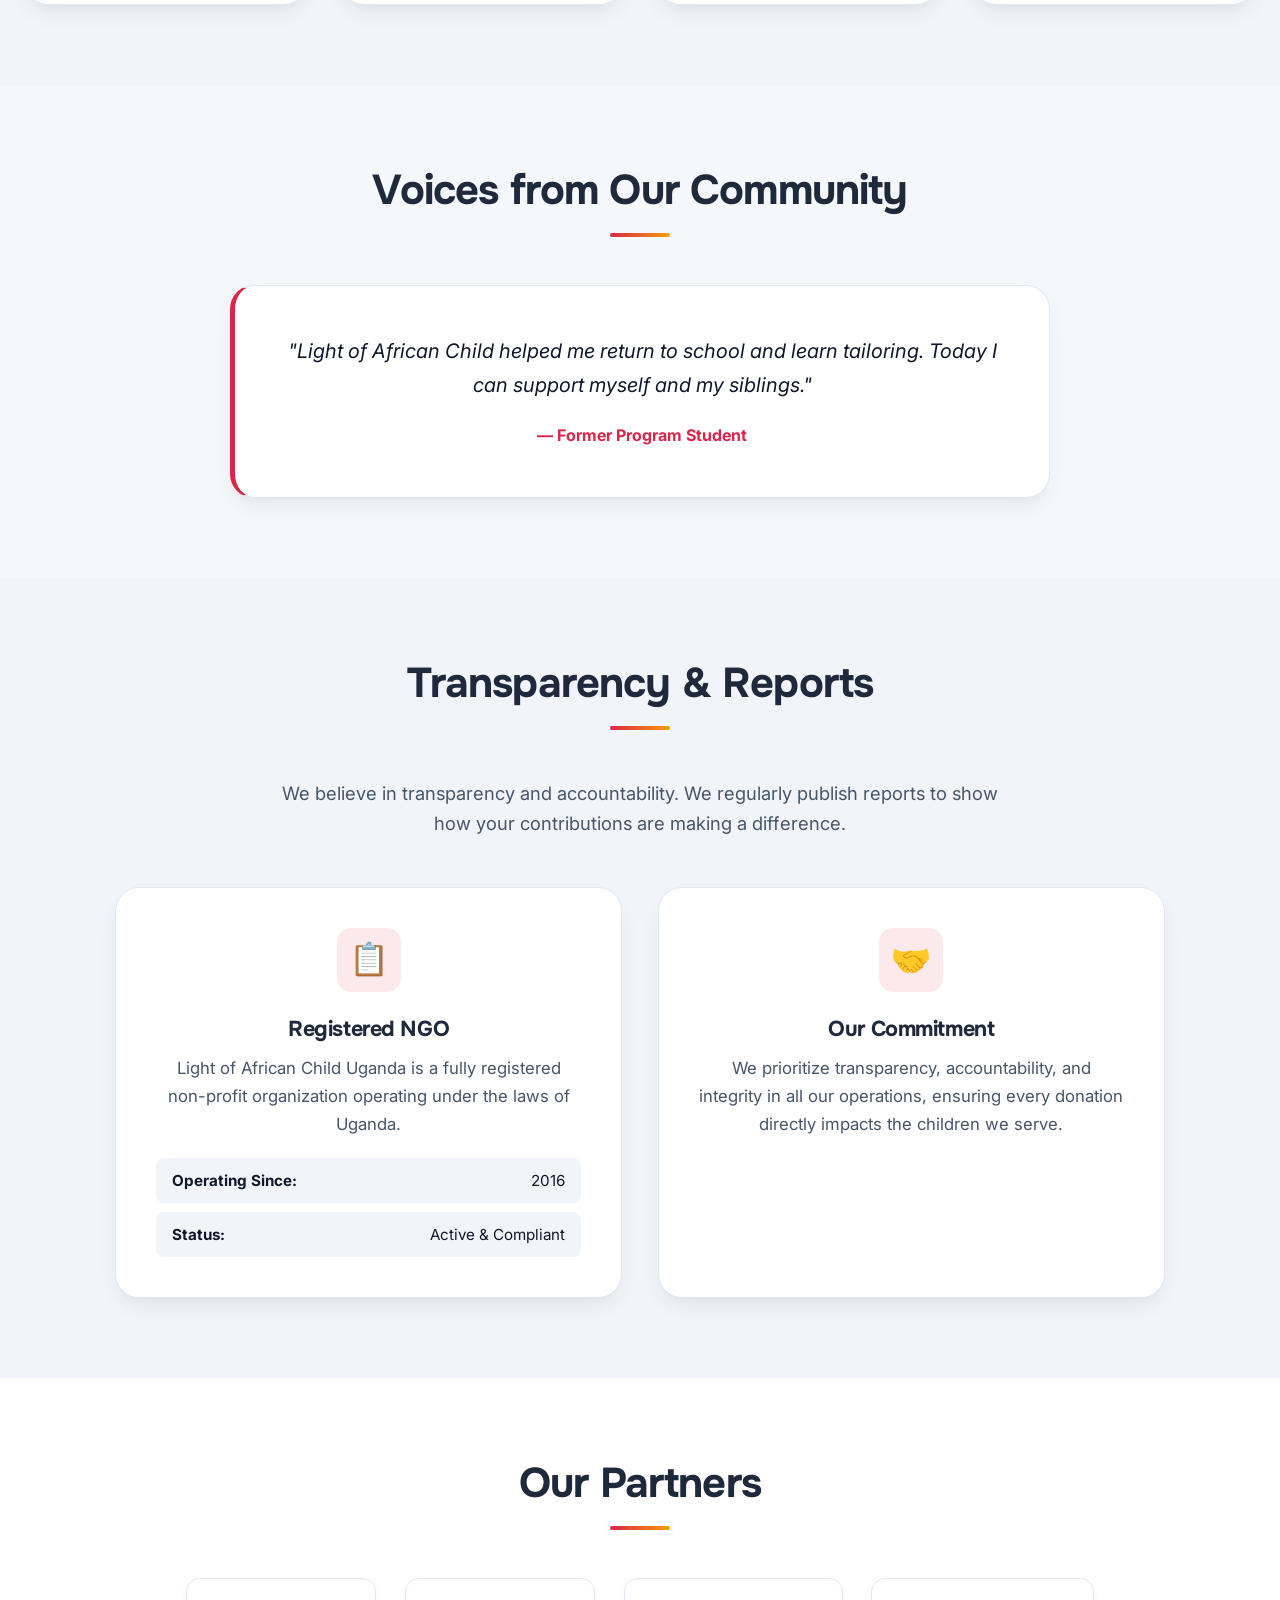
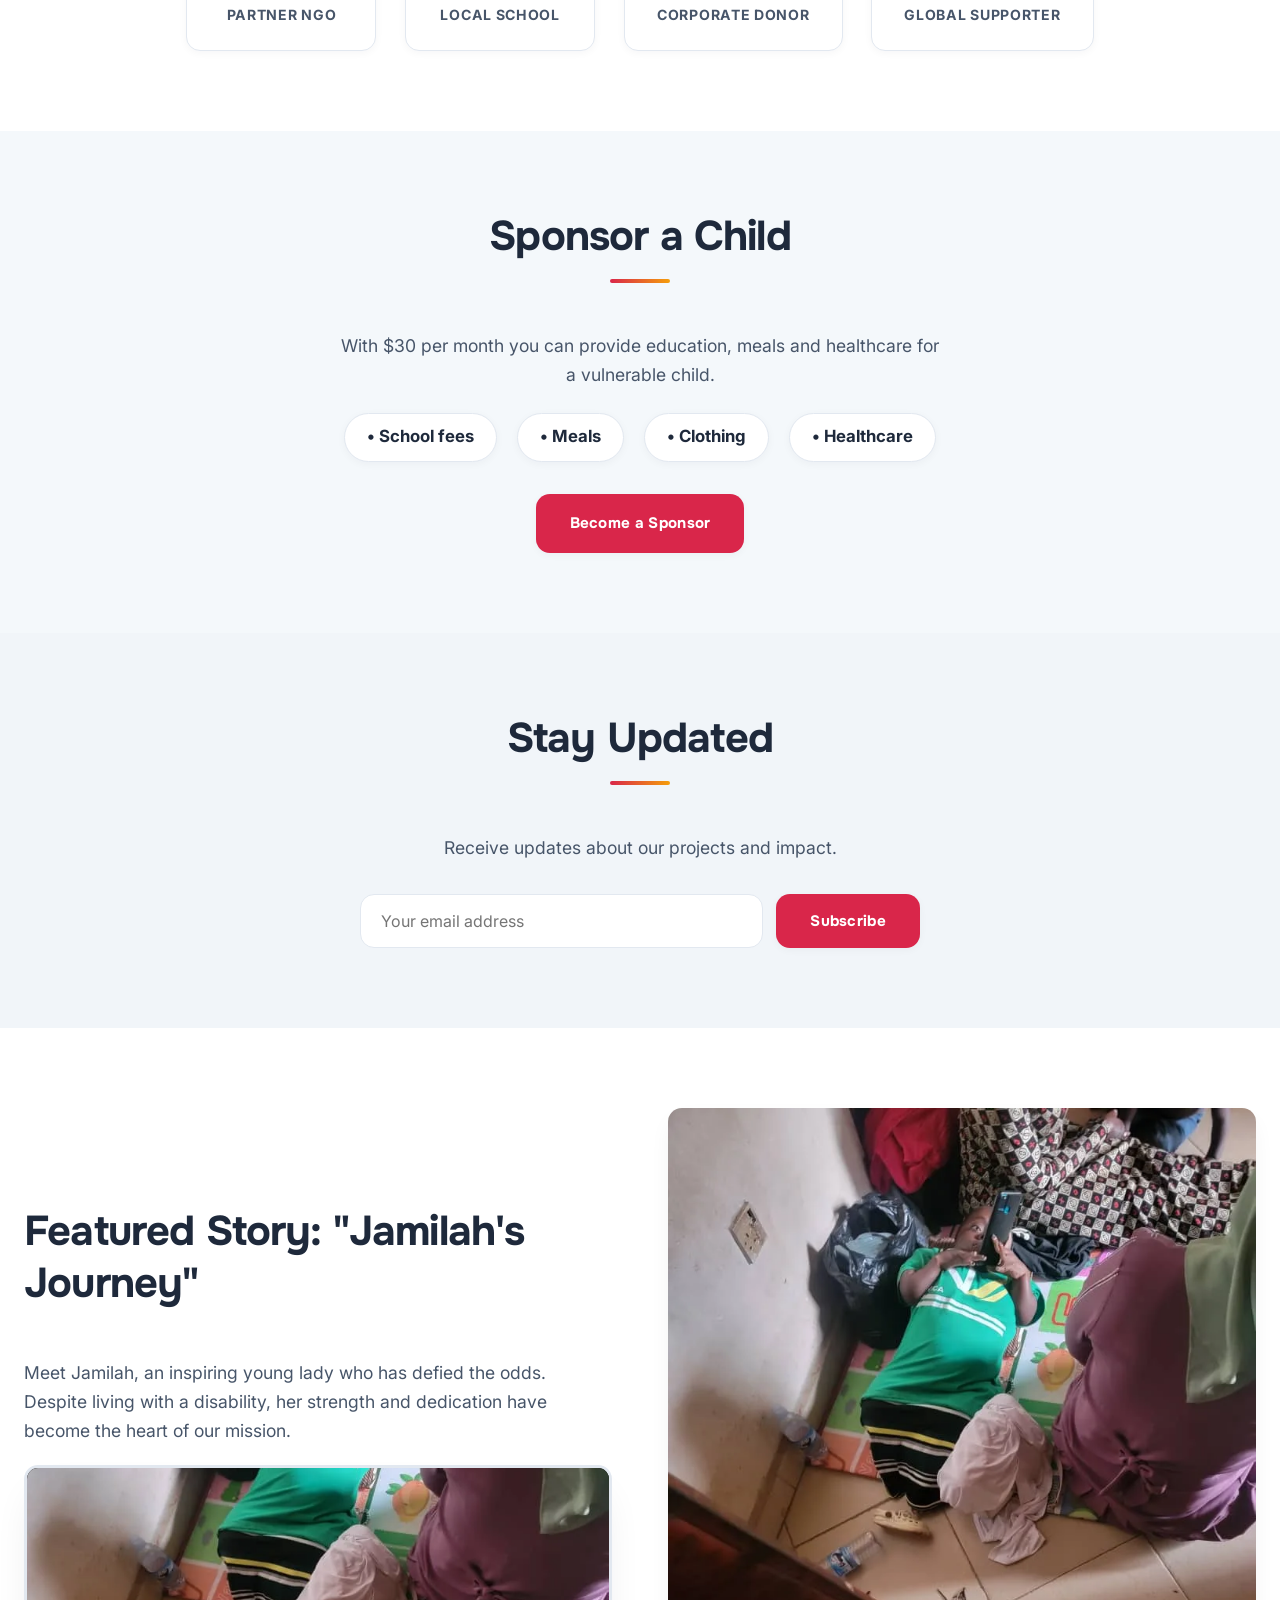
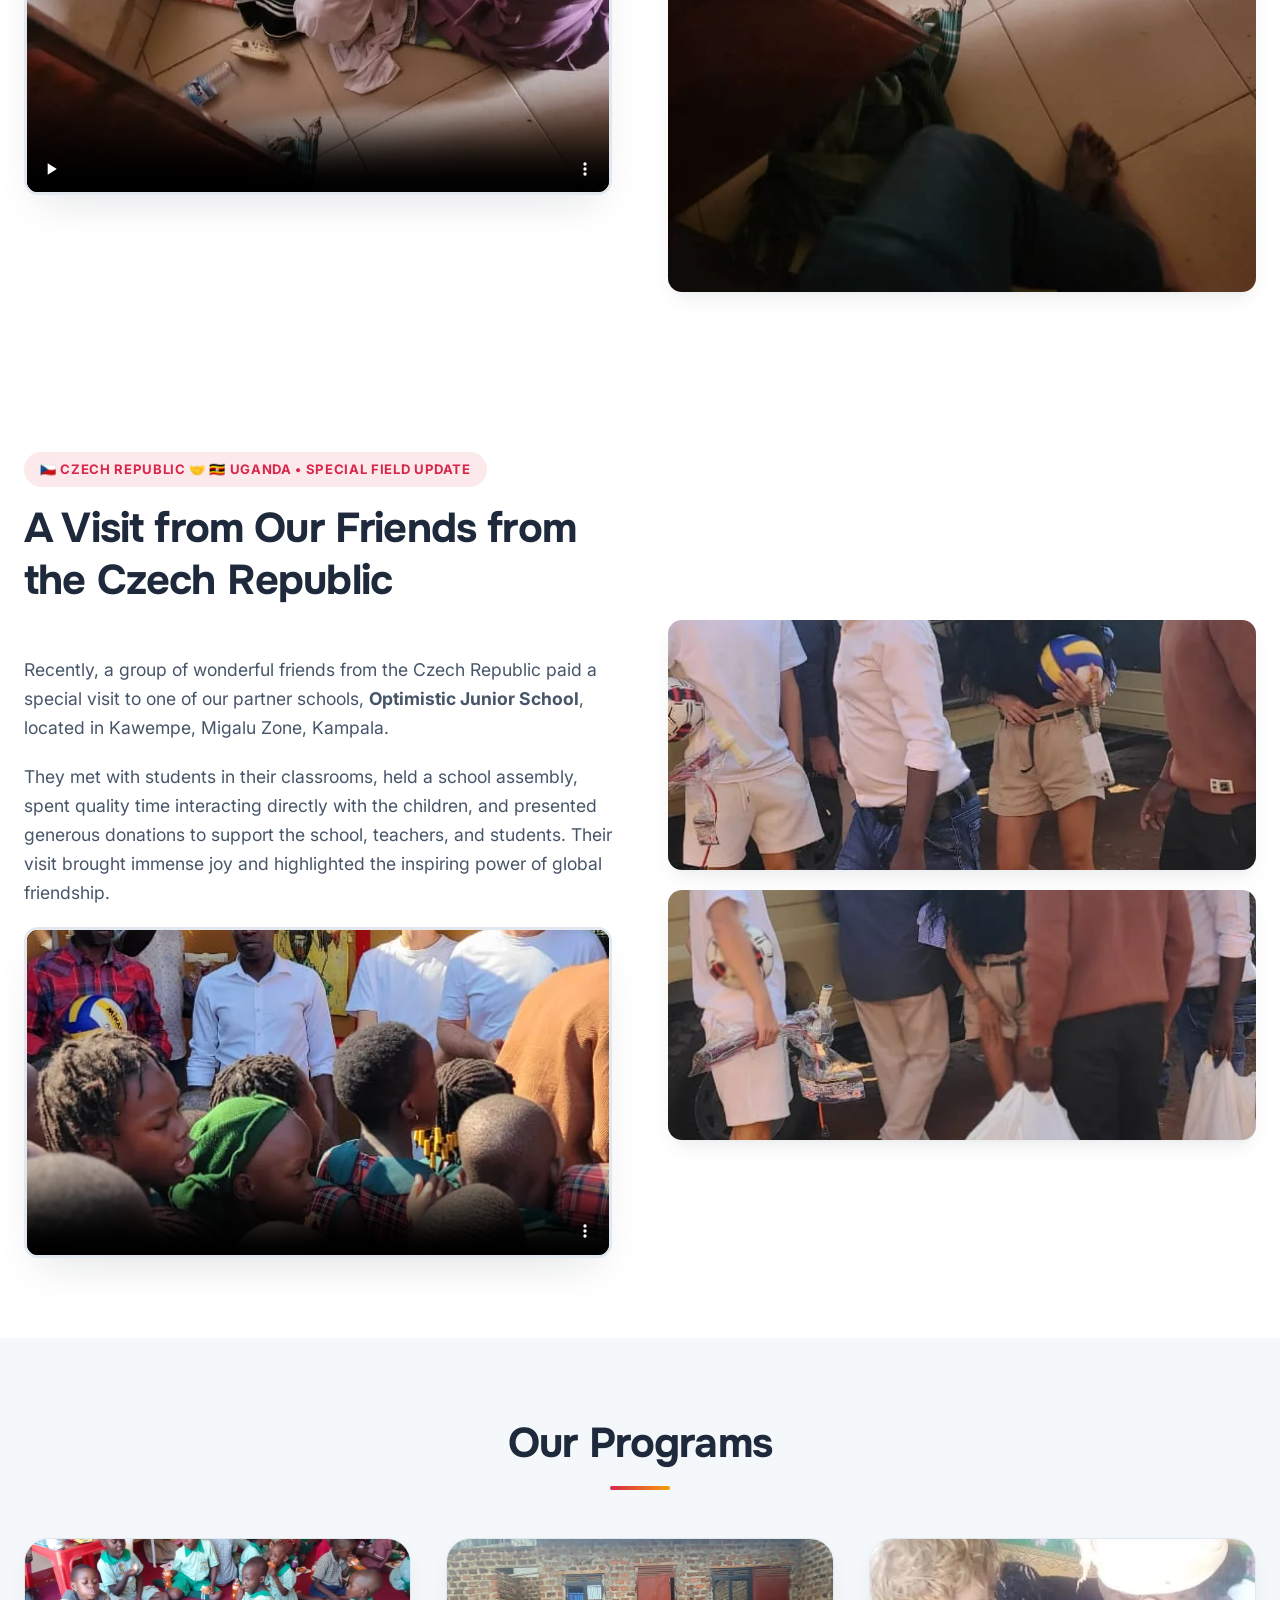
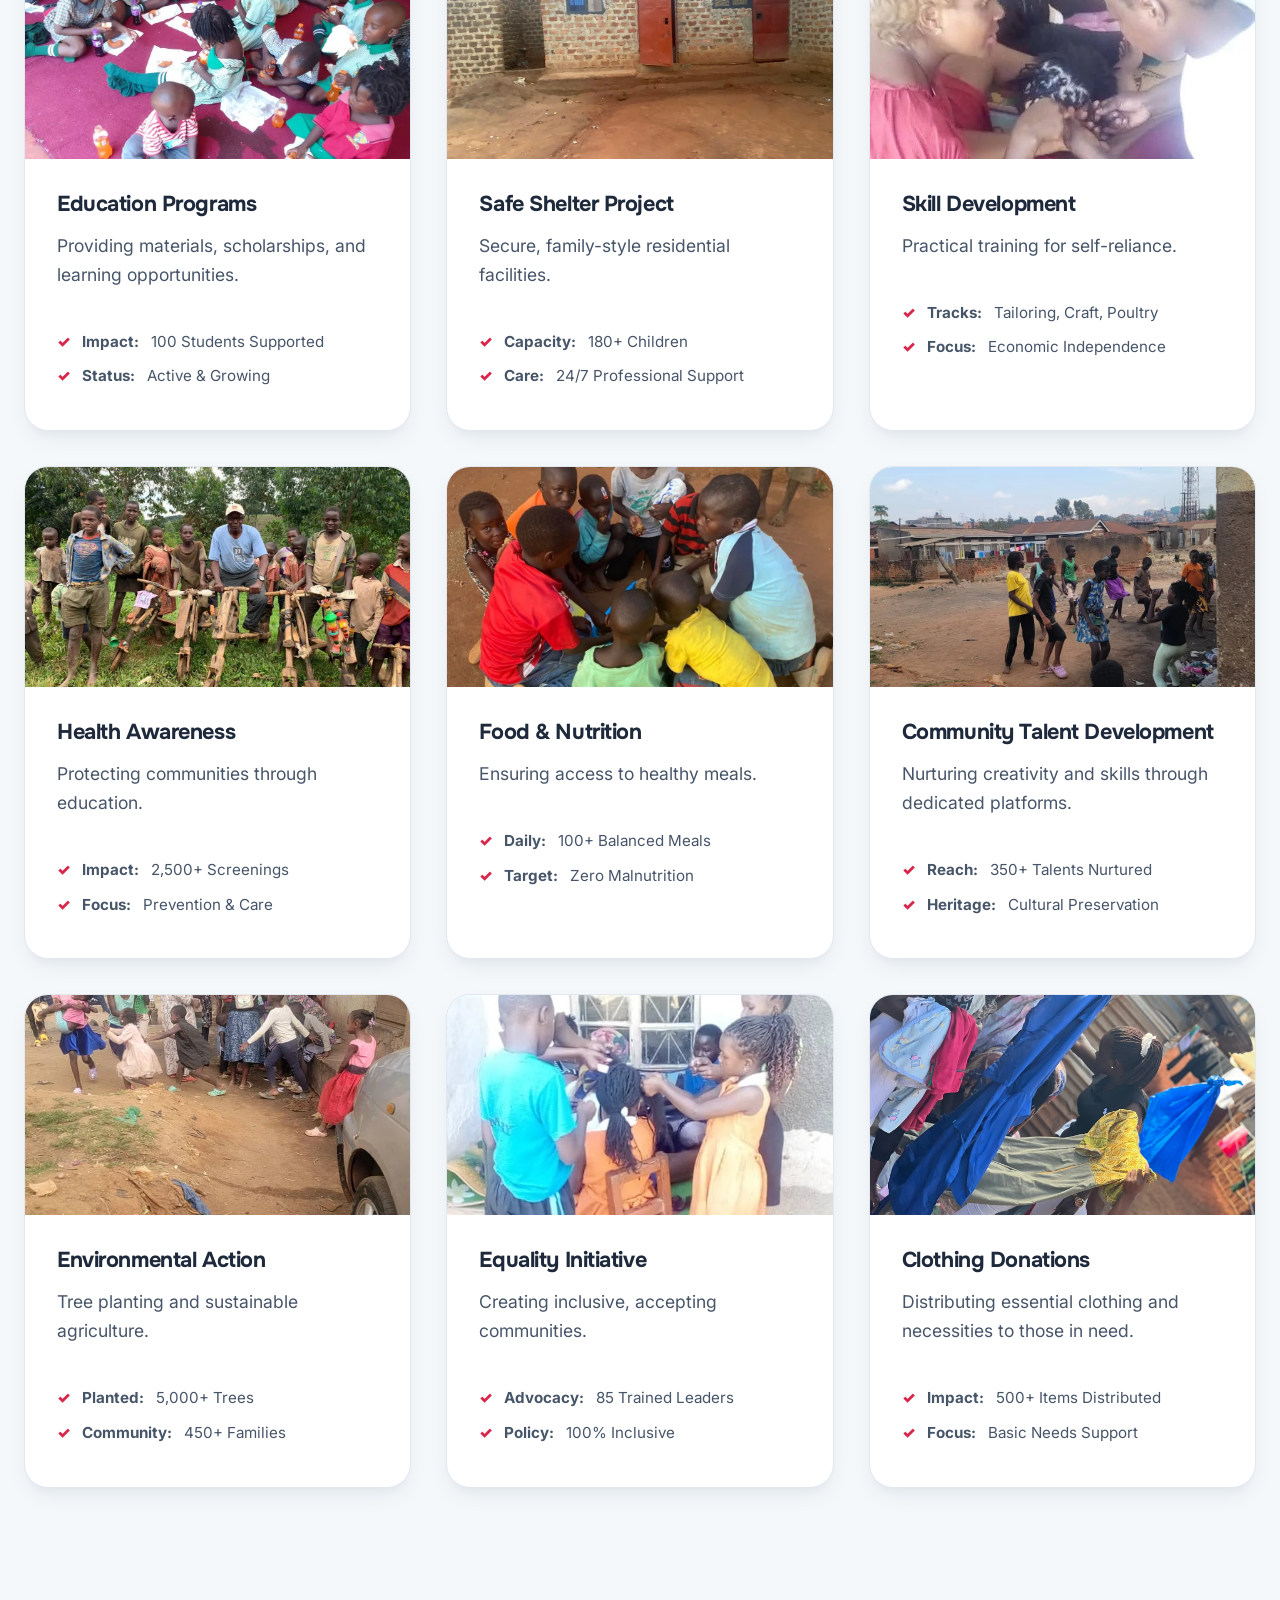
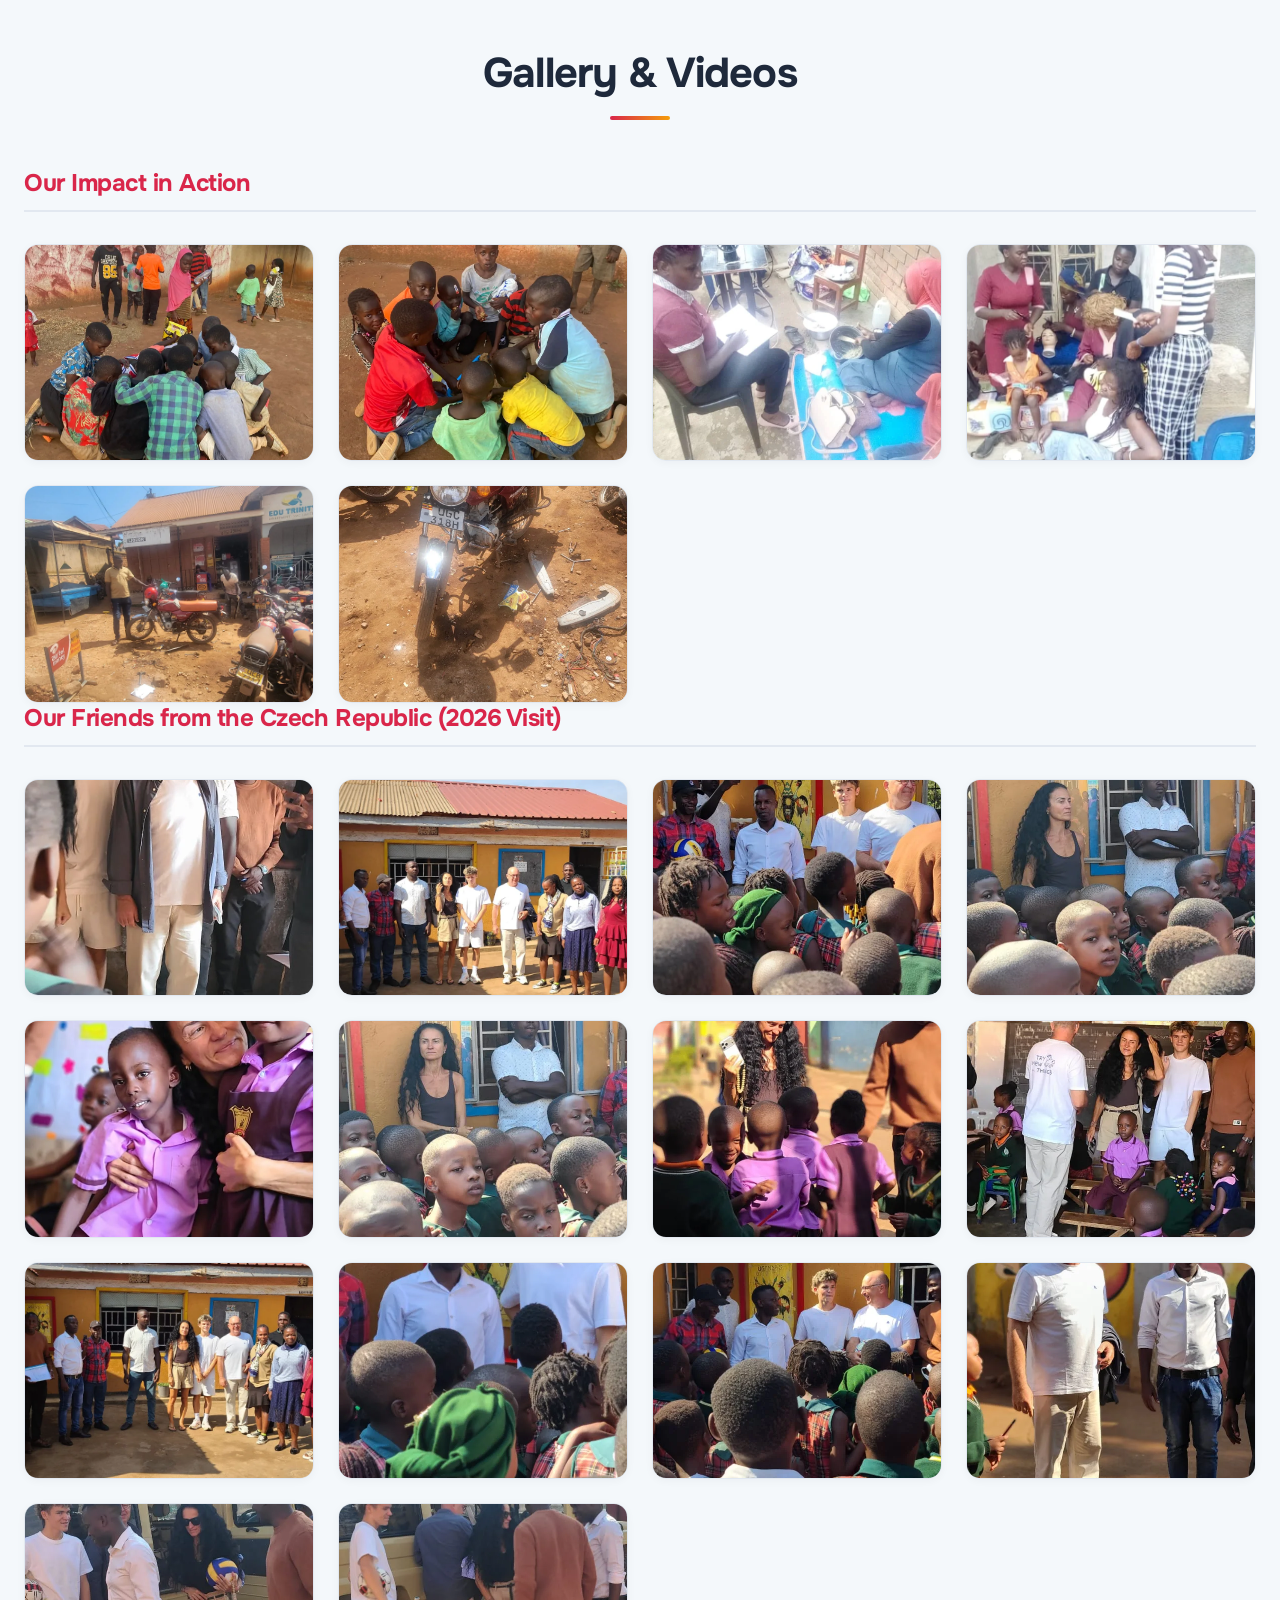
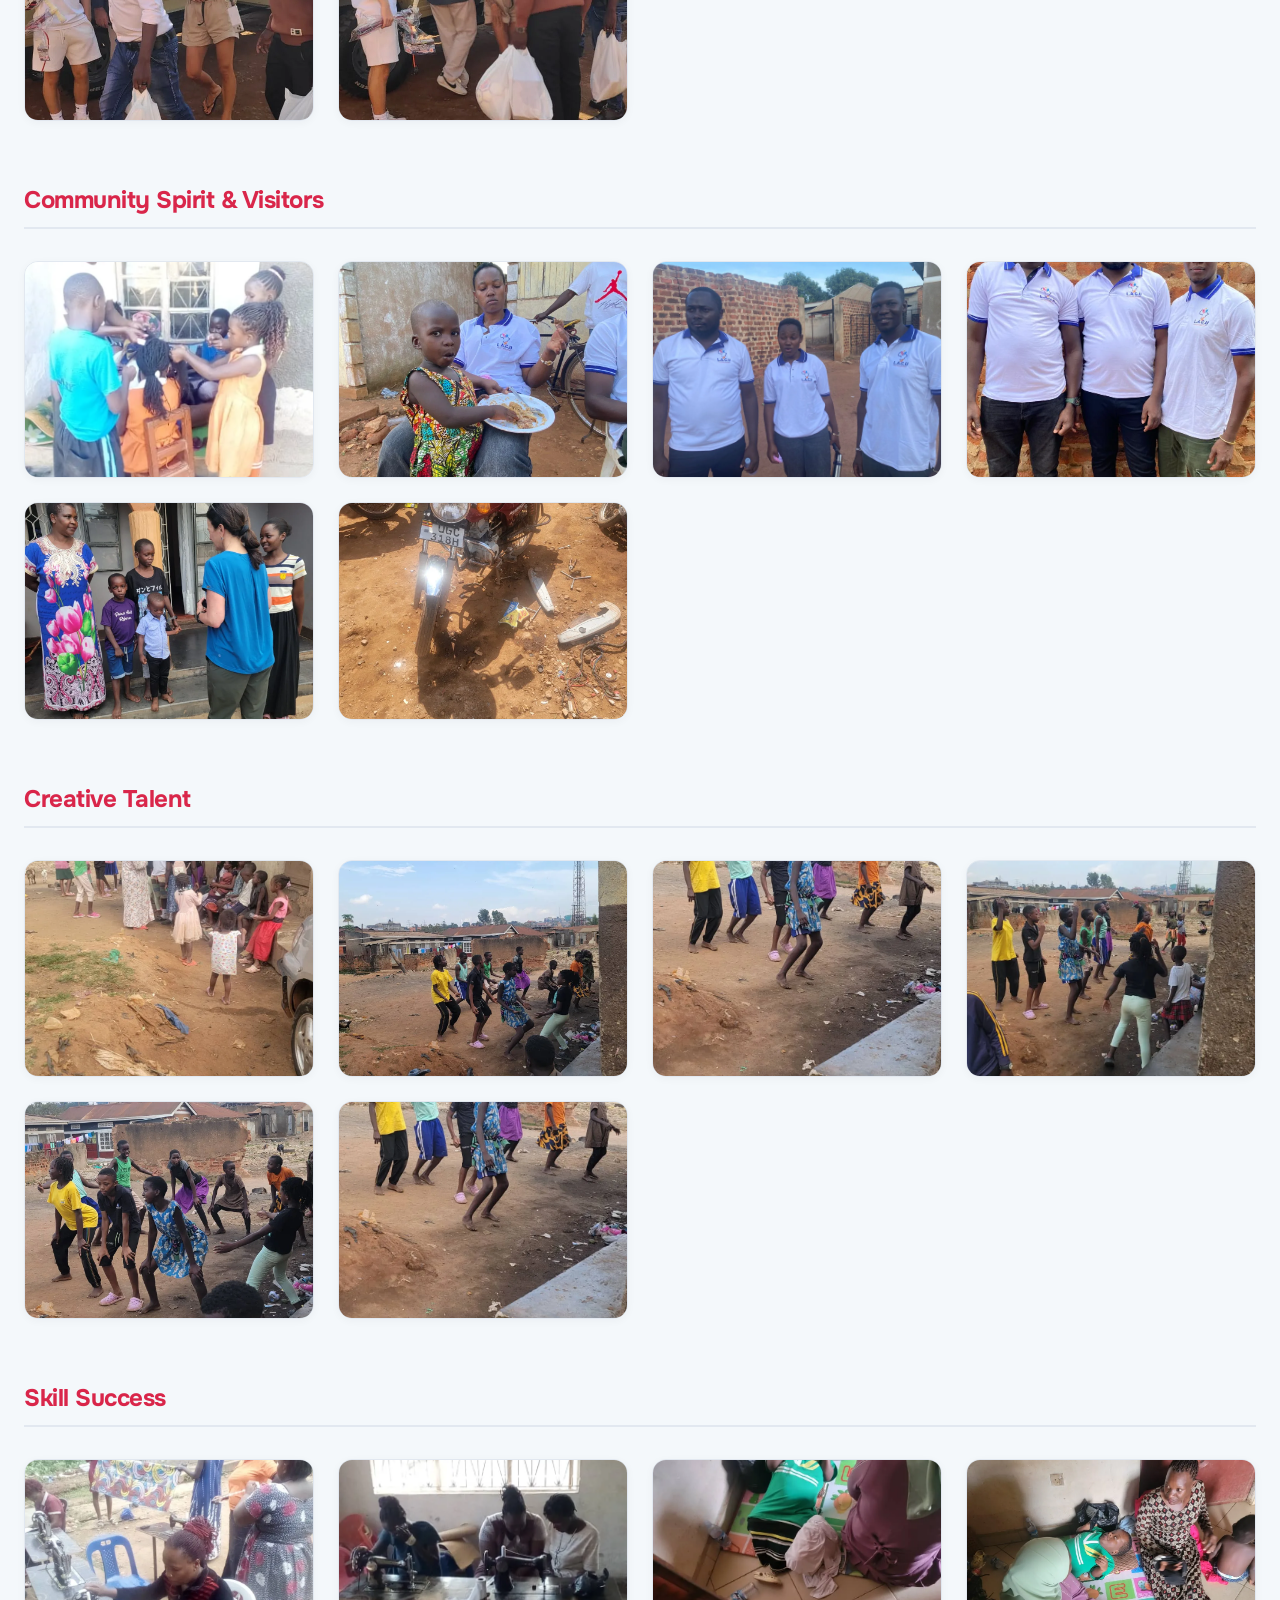
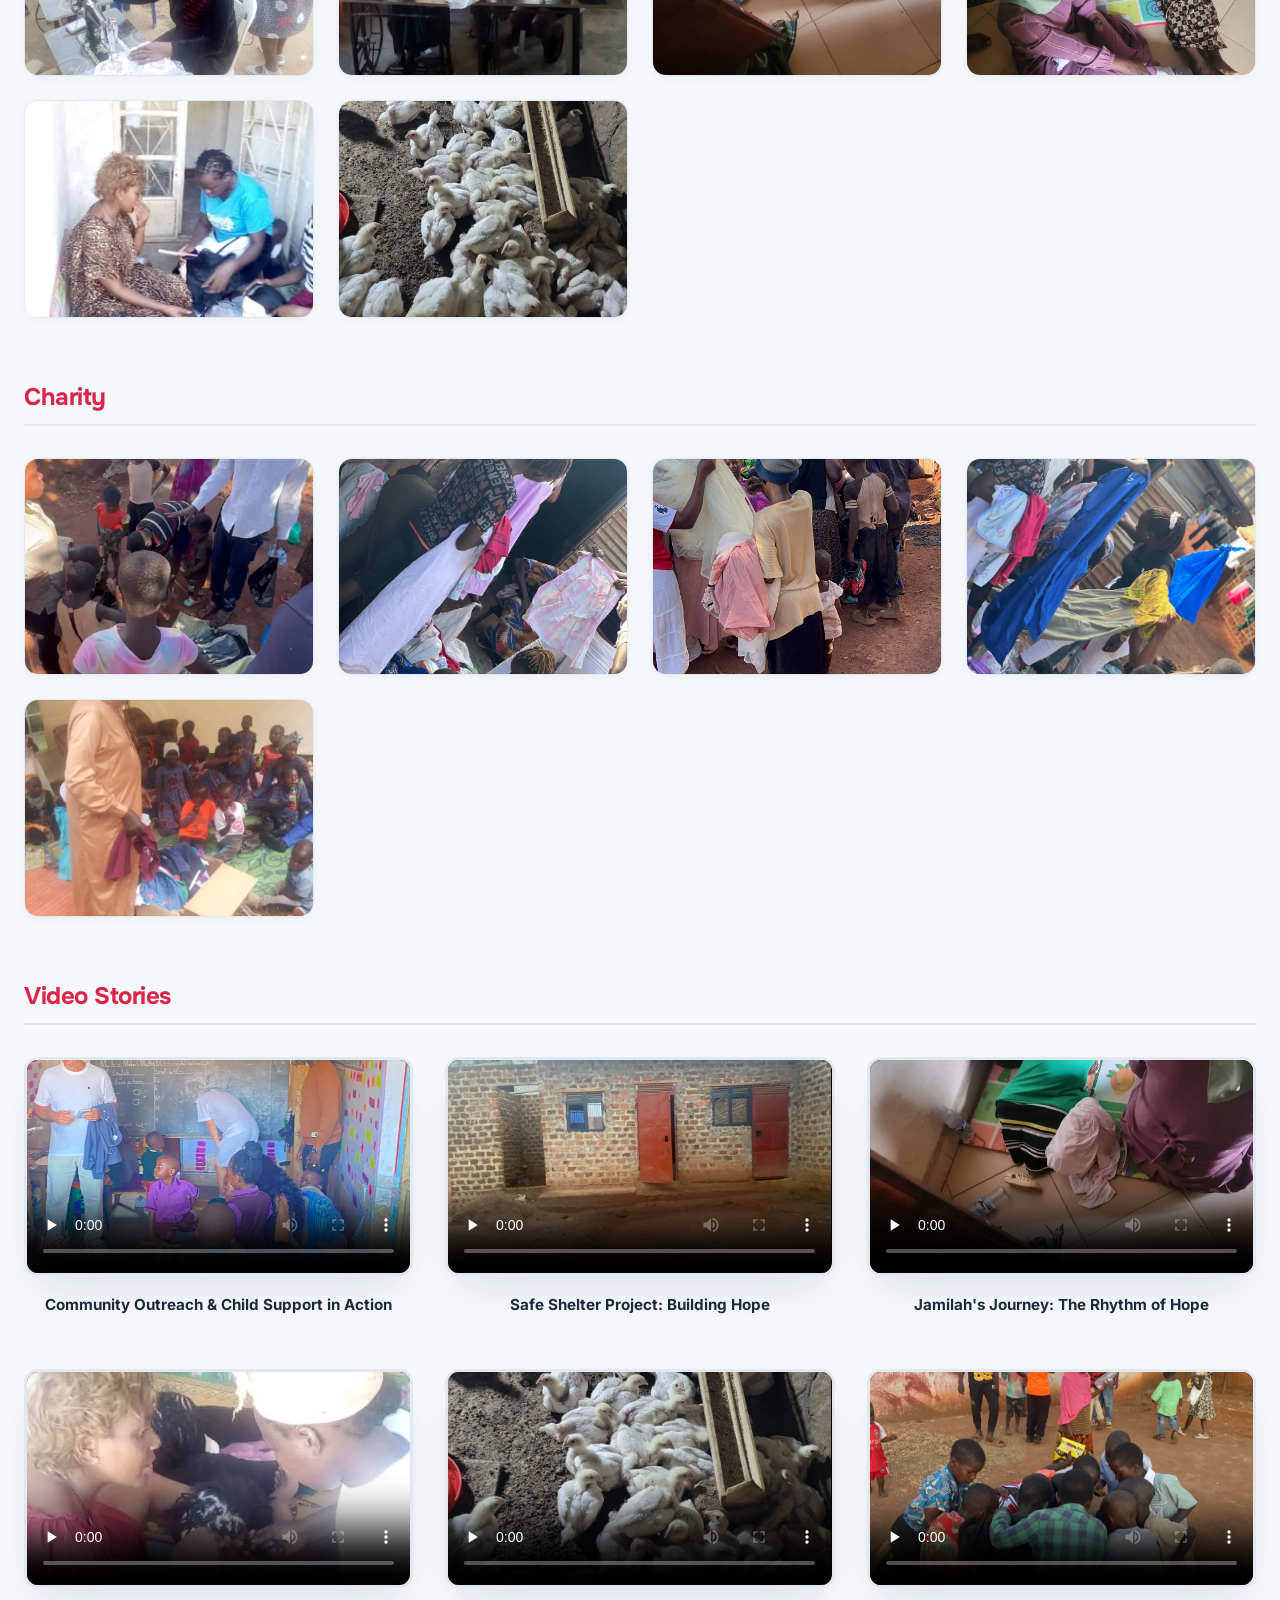
==== commit 1b1ccab3: "Enhance UI design, add sliding dark mode toggle, incorporate Optimistic Junior School Czech visit me" ====
--- a/index.html
+++ b/index.html
@@ -53,7 +53,7 @@
     <link rel="preconnect" href="https://fonts.googleapis.com" />
     <link rel="preconnect" href="https://fonts.gstatic.com" crossorigin />
     <link
-      href="https://fonts.googleapis.com/css2?family=Inter:wght@400;500;600;700&family=Onest:wght@400;500;600;700;800&display=swap"
+      href="https://fonts.googleapis.com/css2?family=Inter:wght@400;500;600;700&family=Onest:wght@400;600;700;800&family=Outfit:wght@500;700;800&display=swap&font-display=swap"
       rel="stylesheet"
     />
 
@@ -84,7 +84,7 @@
         <div class="logo">
           <a href="#hero" aria-label="Light of African Child Uganda Home">
             <img
-              src="images/logo.PNG"
+              src="images/logo.webp"
               alt="Light of African Child Uganda Logo"
             />
           </a>
@@ -98,8 +98,16 @@
           <a href="#donate" class="btn btn-primary">Support!</a>
         </nav>
 
-        <button
-          class="mobile-menu-btn"
+        <div class="nav-right-actions">
+          <label class="theme-switch" aria-label="Toggle dark mode" title="Toggle dark/light mode">
+            <input type="checkbox" id="theme-switch-checkbox" aria-label="Toggle dark mode">
+            <span class="slider">
+              <span class="sun-icon">☀️</span>
+              <span class="moon-icon">🌙</span>
+            </span>
+          </label>
+          <button
+            class="mobile-menu-btn"
           aria-controls="primary-navigation"
           aria-expanded="false"
           aria-label="Open mobile menu"
@@ -114,7 +122,7 @@
           >
             <path d="M4 6h16M4 12h16M4 18h16"></path>
           </svg>
-        </button>
+        </div>
       </div>
     </header>
 
@@ -122,7 +130,7 @@
       <section id="hero" class="hero" aria-labelledby="hero-title">
         <div class="hero-content">
           <img
-            src="images/IMG-20250227-WA0000@3x.png"
+            src="images/IMG-20250227-WA0000@3x.webp"
             alt="Light of African Child Uganda Branding"
             class="hero-logo"
           />
@@ -158,7 +166,7 @@
         </div>
       </section>
 
-      <section class="donation-banner">
+      <section class="donation-banner reveal-on-scroll">
         <div class="container">
           <h2>Every Child Deserves a Future</h2>
           <p>Your support provides education, shelter, and hope.</p>
@@ -166,7 +174,7 @@
         </div>
       </section>
 
-      <section id="about" class="bg-azure">
+      <section id="about" class="bg-azure reveal-on-scroll">
         <div class="container">
           <h2 class="section-title">About Light of African Child Uganda</h2>
           <div class="section-intro">
@@ -201,9 +209,8 @@
                 </p>
               </div>
               <div class="story-image-box">
-                <img
-                  loading="lazy"
-                  src="images/activity.jpeg"
+                <img loading="lazy"
+                  src="images/activity.webp"
                   alt="Community activity and engagement"
                   class="rounded-img shadow"
                 />
@@ -246,13 +253,7 @@
                     <span class="role">Founder</span>
                     <span class="country"
                       >From Uganda
-                      <img
-                        loading="lazy"
-                        src="https://flagcdn.com/ug.svg"
-                        width="20"
-                        alt="Uganda Flag"
-                        class="flag-icon"
-                    /></span>
+                      <span class="flag-icon" title="Uganda">🇺🇬</span></span>
                   </div>
                 </div>
 
@@ -262,13 +263,7 @@
                     <span class="role">Co founder</span>
                     <span class="country"
                       >From Italy
-                      <img
-                        loading="lazy"
-                        src="https://flagcdn.com/it.svg"
-                        width="20"
-                        alt="Italy Flag"
-                        class="flag-icon"
-                    /></span>
+                      <span class="flag-icon" title="Italy">🇮🇹</span></span>
                   </div>
                 </div>
                 <div class="leader-item info-card">
@@ -277,13 +272,7 @@
                     <span class="role">Advisor / funder</span>
                     <span class="country"
                       >From USA
-                      <img
-                        loading="lazy"
-                        src="https://flagcdn.com/us.svg"
-                        width="20"
-                        alt="USA Flag"
-                        class="flag-icon"
-                    /></span>
+                      <span class="flag-icon" title="USA">🇺🇸</span></span>
                   </div>
                 </div>
                 <div class="leader-item info-card">
@@ -292,13 +281,7 @@
                    <span class="role">Country Coordinator</span>
                    <span class="country"
                      >From Uganda
-                     <img
-                       loading="lazy"
-                        src="https://flagcdn.com/ug.svg"
-                        width="20"
-                        alt="Uganda Flag"
-                        class="flag-icon"
-                   /></span>
+                     <span class="flag-icon" title="Uganda">🇺🇬</span></span>
                  </div>
                </div>
               </div>
@@ -307,7 +290,7 @@
         </div>
       </section>
 
-      <section id="what-we-do" class="bg-white">
+      <section id="what-we-do" class="bg-white reveal-on-scroll">
         <div class="container">
           <h2 class="section-title">What We Do</h2>
           <div class="wwd-grid">
@@ -343,7 +326,7 @@
         </div>
       </section>
 
-      <section id="impact-report" class="bg-light">
+      <section id="impact-report" class="bg-light reveal-on-scroll">
         <div class="container">
           <h2 class="section-title">Our Impact</h2>
           <div class="impact-grid">
@@ -367,7 +350,7 @@
         </div>
       </section>
 
-      <section class="bg-azure">
+      <section class="bg-azure reveal-on-scroll">
         <div class="container">
           <h2 class="section-title">Voices from Our Community</h2>
           <div class="testimonial info-card">
@@ -380,7 +363,7 @@
         </div>
       </section>
 
-      <section id="transparency" class="bg-light">
+      <section id="transparency" class="bg-light reveal-on-scroll">
         <div class="container">
           <h2 class="section-title">Transparency & Reports</h2>
           <div class="transparency-summary text-center">
@@ -420,7 +403,7 @@
         </div>
       </section>
 
-      <section id="partners" class="bg-white">
+      <section id="partners" class="bg-white reveal-on-scroll">
         <div class="container">
           <h2 class="section-title">Our Partners</h2>
           <div class="partners-grid">
@@ -432,7 +415,7 @@
         </div>
       </section>
 
-      <section id="sponsor-child" class="bg-azure">
+      <section id="sponsor-child" class="bg-azure reveal-on-scroll">
         <div class="container text-center">
           <h2 class="section-title">Sponsor a Child</h2>
           <p class="max-w-md mx-auto mb-2">
@@ -449,7 +432,7 @@
         </div>
       </section>
 
-      <section id="newsletter" class="bg-light">
+      <section id="newsletter" class="bg-light reveal-on-scroll">
         <div class="container text-center">
           <h2 class="section-title">Stay Updated</h2>
           <p>Receive updates about our projects and impact.</p>
@@ -473,7 +456,7 @@
         </div>
       </section>
 
-      <section id="featured-story" class="bg-white">
+      <section id="featured-story" class="bg-white reveal-on-scroll">
         <div class="container story-flex">
           <div class="story-content">
             <h2 class="text-left">Featured Story: "Jamilah's Journey"</h2>
@@ -483,16 +466,15 @@
               become the heart of our mission.
             </p>
             <div class="video-wrapper shadow">
-              <video controls preload="none">
+              <video controls preload="none" poster="images/jamilah-1.webp">
                 <source src="images/jamilah-video.mp4" type="video/mp4" />
                 Your browser does not support the video tag.
               </video>
             </div>
           </div>
           <div class="story-image">
-            <img
-              loading="lazy"
-              src="images/jamilah-1.jpeg"
+            <img loading="lazy"
+              src="images/jamilah-1.webp"
               alt="Jamilah participating in skills training"
               class="rounded-img shadow"
             />
@@ -500,15 +482,53 @@
         </div>
       </section>
 
-      <section id="programs" class="bg-azure">
+      <section id="recent-update" class="bg-white reveal-on-scroll">
+        <div class="container">
+          <div class="badge">
+            🇨🇿 Czech Republic 🤝 🇺🇬 Uganda • Special Field Update
+          </div>
+          <div class="story-flex">
+            <div class="story-content">
+              <h2 class="text-left">A Visit from Our Friends from the Czech Republic</h2>
+              <p>
+                Recently, a group of wonderful friends from the Czech Republic paid a special visit to one of our partner schools, <strong>Optimistic Junior School</strong>, located in Kawempe, Migalu Zone, Kampala.
+              </p>
+              <p>
+                They met with students in their classrooms, held a school assembly, spent quality time interacting directly with the children, and presented generous donations to support the school, teachers, and students. Their visit brought immense joy and highlighted the inspiring power of global friendship.
+              </p>
+              <div class="video-wrapper shadow">
+                <video controls preload="none" poster="images/v2-handing-donation-assembly.webp">
+                  <source src="images/VID-20260803-WA0006.mp4" type="video/mp4" />
+                  Your browser does not support the video tag.
+                </video>
+              </div>
+            </div>
+            <div class="story-image">
+              <div class="story-image-grid">
+                <img loading="lazy"
+                  src="images/v2-donations-2.webp"
+                  alt="Donation presentation at Optimistic Junior School, Kawempe Migalu Zone"
+                  class="rounded-img shadow"
+                />
+                <img loading="lazy"
+                  src="images/v2-d.webp"
+                  alt="Donation handover at Optimistic Junior School"
+                  class="rounded-img shadow"
+                />
+              </div>
+            </div>
+          </div>
+        </div>
+      </section>
+
+      <section id="programs" class="bg-azure reveal-on-scroll">
         <div class="container">
           <h2 class="section-title">Our Programs</h2>
           <div class="process-grid">
             <article class="process-item" data-program="education">
               <div class="process-image">
-                <img
-                  loading="lazy"
-                  src="images/our-students.jpg"
+                <img loading="lazy"
+                  src="images/our-students.webp"
                   alt="Community Education"
                 />
               </div>
@@ -523,9 +543,8 @@
             </article>
             <article class="process-item" data-program="shelter">
               <div class="process-image">
-                <img
-                  loading="lazy"
-                  src="images/shelter-2.jpeg"
+                <img loading="lazy"
+                  src="images/shelter-2.webp"
                   alt="Safe Shelter Project"
                 />
               </div>
@@ -540,9 +559,8 @@
             </article>
             <article class="process-item" data-program="skills">
               <div class="process-image">
-                <img
-                  loading="lazy"
-                  src="images/skills-project-3.jpeg"
+                <img loading="lazy"
+                  src="images/skills-project-3.webp"
                   alt="Skill Development"
                 />
               </div>
@@ -557,9 +575,8 @@
             </article>
             <article class="process-item" data-program="health">
               <div class="process-image">
-                <img
-                  loading="lazy"
-                  src="images/ANTID.jpg"
+                <img loading="lazy"
+                  src="images/ANTID.webp"
                   alt="Health Awareness"
                 />
               </div>
@@ -574,9 +591,8 @@
             </article>
             <article class="process-item" data-program="nutrition">
               <div class="process-image">
-                <img
-                  loading="lazy"
-                  src="images/activity-2.jpeg"
+                <img loading="lazy"
+                  src="images/activity-2.webp"
                   alt="Food & Nutrition"
                 />
               </div>
@@ -591,9 +607,8 @@
             </article>
             <article class="process-item" data-program="talent">
               <div class="process-image">
-                <img
-                  loading="lazy"
-                  src="images/entertainment-3.jpeg"
+                <img loading="lazy"
+                  src="images/entertainment-3.webp"
                   alt="Talent Development"
                 />
               </div>
@@ -608,9 +623,8 @@
             </article>
             <article class="process-item" data-program="environment">
               <div class="process-image">
-                <img
-                  loading="lazy"
-                  src="images/activity.jpeg"
+                <img loading="lazy"
+                  src="images/activity.webp"
                   alt="Conservation"
                 />
               </div>
@@ -625,9 +639,8 @@
             </article>
             <article class="process-item" data-program="discrimination">
               <div class="process-image">
-                <img
-                  loading="lazy"
-                  src="images/reaching-out.jpeg"
+                <img loading="lazy"
+                  src="images/reaching-out.webp"
                   alt="Anti-Discrimination"
                 />
               </div>
@@ -642,9 +655,8 @@
             </article>
             <article class="process-item" data-program="clothing">
               <div class="process-image">
-                <img
-                  loading="lazy"
-                  src="images/handing out clothes.jpeg"
+                <img loading="lazy"
+                  src="images/handing out clothes.webp"
                   alt="Clothing Donations"
                 />
               </div>
@@ -661,7 +673,7 @@
         </div>
       </section>
 
-      <section id="gallery" class="bg-azure section-with-pattern">
+      <section id="gallery" class="bg-azure section-with-pattern reveal-on-scroll">
         <div class="container">
           <h2 class="section-title">Gallery & Videos</h2>
 
@@ -669,45 +681,128 @@
             <h3>Our Impact in Action</h3>
             <div class="gallery-grid">
               <div class="gallery-item">
-                <img
-                  loading="lazy"
-                  src="images/activity-1.jpeg"
+                <img loading="lazy"
+                  src="images/activity-1.webp"
                   alt="Children and community members gathered for an educational session"
                 />
               </div>
               <div class="gallery-item">
-                <img
-                  loading="lazy"
-                  src="images/activity-2.jpeg"
+                <img loading="lazy"
+                  src="images/activity-2.webp"
                   alt="Distributing essential school supplies to underprivileged children"
                 />
               </div>
               <div class="gallery-item">
-                <img
-                  loading="lazy"
-                  src="images/activity-3.jpeg"
+                <img loading="lazy"
+                  src="images/activity-3.webp"
                   alt="Children participating in organized group educational activities"
                 />
               </div>
               <div class="gallery-item">
-                <img
-                  loading="lazy"
-                  src="images/activity-5.jpeg"
+                <img loading="lazy"
+                  src="images/activity-5.webp"
                   alt="Children receiving donated school supplies in Kampala"
                 />
               </div>
               <div class="gallery-item">
-                <img
-                  loading="lazy"
-                  src="images/donation.jpeg"
+                <img loading="lazy"
+                  src="images/donation.webp"
                   alt="Organization members receiving donations for the community"
                 />
               </div>
               <div class="gallery-item">
-                <img
-                  loading="lazy"
-                  src="images/donation-2.jpeg"
+                <img loading="lazy"
+                  src="images/donation-2.webp"
                   alt="Vulnerable families receiving donation packages"
+                />
+            </div>
+          </div>
+
+          <div class="gallery-category">
+            <h3>Our Friends from the Czech Republic (2026 Visit)</h3>
+            <div class="gallery-grid">
+              <div class="gallery-item">
+                <img loading="lazy"
+                  src="images/v2-addressing-students-in-class-main.webp"
+                  alt="Addressing students in class — Our friends"
+                />
+              </div>
+              <div class="gallery-item">
+                <img loading="lazy"
+                  src="images/v2-group-photo-with-staff-and-organisation-members.webp"
+                  alt="Group photo with staff & visitors — School visit"
+                />
+              </div>
+              <div class="gallery-item">
+                <img loading="lazy"
+                  src="images/v2-handing-donation-assembly.webp"
+                  alt="Handing over donations — School assembly"
+                />
+              </div>
+              <div class="gallery-item">
+                <img loading="lazy"
+                  src="images/v2-interaction-with-stiudents.webp"
+                  alt="Interaction with students — Our friends"
+                />
+              </div>
+              <div class="gallery-item">
+                <img loading="lazy"
+                  src="images/v2-visitor-with-students.webp"
+                  alt="Visitor with students — School visit"
+                />
+              </div>
+              <div class="gallery-item">
+                <img loading="lazy"
+                  src="images/v2-assembly.webp"
+                  alt="School assembly — Interaction with students"
+                />
+              </div>
+              <div class="gallery-item">
+                <img loading="lazy"
+                  src="images/v2-donations.webp"
+                  alt="Donations handover — School visit"
+                />
+              </div>
+              <div class="gallery-item">
+                <img loading="lazy"
+                  src="images/v2-addressing-students-in-class.webp"
+                  alt="Classroom interaction — Our friends"
+                />
+              </div>
+              <div class="gallery-item">
+                <img loading="lazy"
+                  src="images/v2-group-photo-with-staff-and-organisation-members-2.webp"
+                  alt="Group photo with organisation members — School visit"
+                />
+              </div>
+              <div class="gallery-item">
+                <img loading="lazy"
+                  src="images/v2-interaction.webp"
+                  alt="Interaction with students — Our friends"
+                />
+              </div>
+              <div class="gallery-item">
+                <img loading="lazy"
+                  src="images/v2-handing-donation-assembly2.webp"
+                  alt="Assembly donation handover — School visit"
+                />
+              </div>
+              <div class="gallery-item">
+                <img loading="lazy"
+                  src="images/v2-one-of-the-visitors.webp"
+                  alt="One of our visiting friends — School visit"
+                />
+              </div>
+              <div class="gallery-item">
+                <img loading="lazy"
+                  src="images/v2-donations-2.webp"
+                  alt="Donations handover — School visit"
+                />
+              </div>
+              <div class="gallery-item">
+                <img loading="lazy"
+                  src="images/v2-d.webp"
+                  alt="Donation session at Optimistic Junior School — School visit"
                 />
               </div>
             </div>
@@ -717,44 +812,38 @@
             <h3>Community Spirit & Visitors</h3>
             <div class="gallery-grid">
               <div class="gallery-item">
-                <img
-                  loading="lazy"
-                  src="images/reaching-out.jpeg"
+                <img loading="lazy"
+                  src="images/reaching-out.webp"
                   alt="Community: Reaching out"
                 />
               </div>
               <div class="gallery-item">
-                <img
-                  loading="lazy"
-                  src="images/volunteers.jpeg"
+                <img loading="lazy"
+                  src="images/volunteers.webp"
                   alt="Community: Volunteers"
                 />
               </div>
               <div class="gallery-item">
-                <img
-                  loading="lazy"
-                  src="images/volunteers-2.jpeg"
+                <img loading="lazy"
+                  src="images/volunteers-2.webp"
                   alt="Community: Team of volunteers"
                 />
               </div>
               <div class="gallery-item">
-                <img
-                  loading="lazy"
-                  src="images/volunteer.jpeg"
+                <img loading="lazy"
+                  src="images/volunteer.webp"
                   alt="Community: Dedicated volunteer"
                 />
               </div>
               <div class="gallery-item">
-                <img
-                  loading="lazy"
-                  src="images/anna-visit.jpeg"
+                <img loading="lazy"
+                  src="images/anna-visit.webp"
                   alt="Visitors: Community visit"
                 />
               </div>
               <div class="gallery-item">
-                <img
-                  loading="lazy"
-                  src="images/donated-by-vicki-kinsel.jpeg"
+                <img loading="lazy"
+                  src="images/donated-by-vicki-kinsel.webp"
                   alt="Visitors: Donated supplies"
                 />
               </div>
@@ -765,44 +854,38 @@
             <h3>Creative Talent</h3>
             <div class="gallery-grid">
               <div class="gallery-item">
-                <img
-                  loading="lazy"
-                  src="images/entertainment-3-alt.jpeg"
+                <img loading="lazy"
+                  src="images/entertainment-3-alt.webp"
                   alt="Talent: Traditional dance"
                 />
               </div>
               <div class="gallery-item">
-                <img
-                  loading="lazy"
-                  src="images/entertainment-8.jpeg"
+                <img loading="lazy"
+                  src="images/entertainment-8.webp"
                   alt="Talent: Performance"
                 />
               </div>
               <div class="gallery-item">
-                <img
-                  loading="lazy"
-                  src="images/entertainment-1.jpeg"
+                <img loading="lazy"
+                  src="images/entertainment-1.webp"
                   alt="Talent: Music and dance"
                 />
               </div>
               <div class="gallery-item">
-                <img
-                  loading="lazy"
-                  src="images/entertainment-2.jpeg"
+                <img loading="lazy"
+                  src="images/entertainment-2.webp"
                   alt="Talent: Cultural showcase"
                 />
               </div>
               <div class="gallery-item">
-                <img
-                  loading="lazy"
-                  src="images/entertainment-4.jpeg"
+                <img loading="lazy"
+                  src="images/entertainment-4.webp"
                   alt="Talent: Youth engagement"
                 />
               </div>
               <div class="gallery-item">
-                <img
-                  loading="lazy"
-                  src="images/entertainment-6.jpeg"
+                <img loading="lazy"
+                  src="images/entertainment-6.webp"
                   alt="Talent: Community joy"
                 />
               </div>
@@ -813,44 +896,38 @@
             <h3>Skill Success</h3>
             <div class="gallery-grid">
               <div class="gallery-item">
-                <img
-                  loading="lazy"
-                  src="images/skills-project.jpeg"
+                <img loading="lazy"
+                  src="images/skills-project.webp"
                   alt="Skills: Project coordination"
                 />
               </div>
               <div class="gallery-item">
-                <img
-                  loading="lazy"
-                  src="images/skills-project-6.jpeg"
+                <img loading="lazy"
+                  src="images/skills-project-6.webp"
                   alt="Skills: Workshop"
                 />
               </div>
               <div class="gallery-item">
-                <img
-                  loading="lazy"
-                  src="images/jamilah-1.jpeg"
+                <img loading="lazy"
+                  src="images/jamilah-1.webp"
                   alt="Skills: Jamilah at work"
                 />
               </div>
               <div class="gallery-item">
-                <img
-                  loading="lazy"
-                  src="images/jamilah-2.jpeg"
+                <img loading="lazy"
+                  src="images/jamilah-2.webp"
                   alt="Skills: Jamilah portrait"
                 />
               </div>
               <div class="gallery-item">
-                <img
-                  loading="lazy"
-                  src="images/skills-project-2.jpeg"
+                <img loading="lazy"
+                  src="images/skills-project-2.webp"
                   alt="Skills: Tailoring workshop"
                 />
               </div>
               <div class="gallery-item">
-                <img
-                  loading="lazy"
-                  src="images/poultry-project.jpeg"
+                <img loading="lazy"
+                  src="images/poultry-project.webp"
                   alt="Skills: Poultry farming project"
                 />
               </div>
@@ -861,37 +938,32 @@
             <h3>Charity</h3>
             <div class="gallery-grid">
               <div class="gallery-item">
-                <img
-                  loading="lazy"
-                  src="images/charity 1.jpeg"
+                <img loading="lazy"
+                  src="images/charity 1.webp"
                   alt="Charity: Community support"
                 />
               </div>
               <div class="gallery-item">
-                <img
-                  loading="lazy"
-                  src="images/charity 2.jpeg"
+                <img loading="lazy"
+                  src="images/charity 2.webp"
                   alt="Charity: Helping children"
                 />
               </div>
               <div class="gallery-item">
-                <img
-                  loading="lazy"
-                  src="images/charity 3.jpeg"
+                <img loading="lazy"
+                  src="images/charity 3.webp"
                   alt="Charity: Distribution"
                 />
               </div>
               <div class="gallery-item">
-                <img
-                  loading="lazy"
-                  src="images/handing out clothes.jpeg"
+                <img loading="lazy"
+                  src="images/handing out clothes.webp"
                   alt="Charity: Handing out clothes"
                 />
               </div>
               <div class="gallery-item">
-                <img
-                  loading="lazy"
-                  src="images/CLOTH2.jpg"
+                <img loading="lazy"
+                  src="images/CLOTH2.webp"
                   alt="Charity: Clothing donations"
                 />
               </div>
@@ -903,7 +975,15 @@
             <div class="video-grid">
               <div class="video-item">
                 <div class="video-wrapper shadow">
-                  <video controls preload="none">
+                  <video controls preload="none" poster="images/IMG-20260803-WA0001.webp">
+                    <source src="images/VID-20260803-WA0006.mp4" type="video/mp4" />
+                  </video>
+                </div>
+                <p class="video-caption">Community Outreach & Child Support in Action</p>
+              </div>
+              <div class="video-item">
+                <div class="video-wrapper shadow">
+                  <video controls preload="none" poster="images/shelter-2.webp">
                     <source src="images/shelter video.mp4" type="video/mp4" />
                   </video>
                 </div>
@@ -911,7 +991,7 @@
               </div>
               <div class="video-item">
                 <div class="video-wrapper shadow">
-                  <video controls preload="none">
+                  <video controls preload="none" poster="images/jamilah-1.webp">
                     <source src="images/jamilah-video.mp4" type="video/mp4" />
                   </video>
                 </div>
@@ -921,7 +1001,7 @@
               </div>
               <div class="video-item">
                 <div class="video-wrapper shadow">
-                  <video controls preload="none">
+                  <video controls preload="none" poster="images/skills-project-3.webp">
                     <source src="images/skills-training.mp4" type="video/mp4" />
                   </video>
                 </div>
@@ -929,7 +1009,7 @@
               </div>
               <div class="video-item">
                 <div class="video-wrapper shadow">
-                  <video controls preload="none">
+                  <video controls preload="none" poster="images/poultry-project.webp">
                     <source src="images/poultry-project.mp4" type="video/mp4" />
                   </video>
                 </div>
@@ -937,7 +1017,7 @@
               </div>
               <div class="video-item">
                 <div class="video-wrapper shadow">
-                  <video controls preload="none">
+                  <video controls preload="none" poster="images/activity-1.webp">
                     <source
                       src="images/food-and-nutrition.mp4"
                       type="video/mp4"
@@ -951,15 +1031,14 @@
         </div>
       </section>
 
-      <section id="participate" class="bg-light">
+      <section id="participate" class="bg-light reveal-on-scroll">
         <div class="container">
           <h2 class="section-title">Get Involved</h2>
           <div class="participate-grid">
             <div class="participate-card">
               <div class="participate-card-image">
-                <img
-                  loading="lazy"
-                  src="images/volunteers-2.jpeg"
+                <img loading="lazy"
+                  src="images/volunteers-2.webp"
                   alt="Local volunteers"
                 />
               </div>
@@ -969,9 +1048,8 @@
             </div>
             <div class="participate-card">
               <div class="participate-card-image">
-                <img
-                  loading="lazy"
-                  src="images/donation-2.jpeg"
+                <img loading="lazy"
+                  src="images/donation-2.webp"
                   alt="Monthly Sponsorship"
                 />
               </div>
@@ -981,9 +1059,8 @@
             </div>
             <div class="participate-card">
               <div class="participate-card-image">
-                <img
-                  loading="lazy"
-                  src="images/reaching-out.jpeg"
+                <img loading="lazy"
+                  src="images/reaching-out.webp"
                   alt="Global Advocacy"
                 />
               </div>
@@ -995,7 +1072,7 @@
         </div>
       </section>
 
-      <section id="donate" class="donate-section">
+      <section id="donate" class="donate-section reveal-on-scroll">
         <div class="container">
           <h2 class="section-title">Support Our Mission</h2>
           <div class="donation-box">
@@ -1065,7 +1142,7 @@
         </div>
       </section>
 
-      <section id="contact" class="bg-azure">
+      <section id="contact" class="bg-azure reveal-on-scroll">
         <div class="container">
           <h2 class="section-title">Contact Us</h2>
           <div class="contact-wrapper">
--- a/css/style.css
+++ b/css/style.css
@@ -1,21 +1,91 @@
+/* ==========================================================================
+   Light of African Child Uganda — Modern Design System & Theme Engine
+   ========================================================================== */
+
 :root {
-  --primary-color: #e11d48; /* Brand Red */
-  --secondary-color: #1e293b; /* Slate Dark */
-  --accent-color: #e0f2fe; /* Light Azure Accent */
-  --highlight-yellow: #facc15; 
+  /* --- Light Palette (Warm Organic Non-Profit Aesthetics) --- */
+  --primary-color: #d9264a;
+  --primary-hover: #b81c3a;
+  --primary-light: rgba(217, 38, 74, 0.1);
+  --secondary-color: #1e293b;
+  --accent-amber: #f59e0b;
+  --accent-azure: #e0f2fe;
+  
+  --bg-azure: #f4f8fb;
+  --bg-primary: #fcfbf9;
+  --bg-card: #ffffff;
+  --bg-subtle: #f1f5f9;
+  --border-color: #e2e8f0;
+  
   --text-dark: #0f172a;
+  --text-muted: #475569;
   --text-light: #ffffff;
-  --bg-azure: #f0f9ff; /* Light Variant of Azure */
-  --bg-white: #ffffff;
-  --font-main: "Inter", sans-serif;
-  --font-heading: "Onest", sans-serif;
+  
+  --font-main: "Inter", -apple-system, BlinkMacSystemFont, "Segoe UI", Roboto, sans-serif;
+  --font-heading: "Onest", "Outfit", sans-serif;
+  
+  --shadow-sm: 0 2px 8px rgba(15, 23, 42, 0.04);
+  --shadow-md: 0 10px 25px -5px rgba(15, 23, 42, 0.07), 0 8px 10px -6px rgba(15, 23, 42, 0.04);
+  --shadow-lg: 0 20px 40px -15px rgba(15, 23, 42, 0.12);
+  --shadow-hover: 0 25px 50px -12px rgba(217, 38, 74, 0.2);
+  
+  --radius-sm: 8px;
+  --radius-md: 14px;
+  --radius-lg: 24px;
+  --radius-full: 9999px;
+  
+  --transition-fast: 0.2s cubic-bezier(0.16, 1, 0.3, 1);
+  --transition-normal: 0.35s cubic-bezier(0.16, 1, 0.3, 1);
   --focus-ring: 3px solid var(--primary-color);
 }
 
-/* --- Base & Accessibility --- */
+/* --- Dark Theme Variables --- */
+[data-theme="dark"] {
+  --primary-color: #f43f5e;
+  --primary-hover: #fb7185;
+  --primary-light: rgba(244, 63, 94, 0.15);
+  --secondary-color: #f8fafc;
+  --accent-azure: #1e293b;
+  
+  --bg-azure: #0f172a;
+  --bg-primary: #090d16;
+  --bg-card: #151d2a;
+  --bg-subtle: #1e293b;
+  --border-color: #2a3649;
+  
+  --text-dark: #f8fafc;
+  --text-muted: #94a3b8;
+  
+  --shadow-sm: 0 2px 8px rgba(0, 0, 0, 0.3);
+  --shadow-md: 0 10px 25px -5px rgba(0, 0, 0, 0.4);
+  --shadow-lg: 0 20px 40px -15px rgba(0, 0, 0, 0.6);
+}
+
+/* --- Reset & Base Settings --- */
+*, *::before, *::after {
+  margin: 0;
+  padding: 0;
+  box-sizing: border-box;
+}
+
 html {
   scroll-behavior: smooth;
   overflow-x: hidden;
+}
+
+body {
+  font-family: var(--font-main);
+  color: var(--text-dark);
+  background-color: var(--bg-primary);
+  line-height: 1.65;
+  overflow-x: hidden;
+  width: 100%;
+  padding-top: 95px;
+  transition: background-color var(--transition-normal), color var(--transition-normal);
+}
+
+@media (max-width: 768px) {
+  body { padding-top: 80px; }
 }
 
 img {
@@ -24,106 +94,184 @@
   display: block;
 }
 
-* {
-  margin: 0;
-  padding: 0;
-  box-sizing: border-box;
-}
-
-body {
-  font-family: var(--font-main);
-  color: var(--text-dark);
-  line-height: 1.6;
-  background-color: var(--bg-azure);
-  overflow-x: hidden;
+a {
+  text-decoration: none;
+  color: inherit;
+  transition: color var(--transition-fast);
+}
+
+button, input, textarea {
+  font-family: inherit;
+}
+
+/* --- Accessibility Skip Link --- */
+.skip-link {
+  position: absolute;
+  top: -100px;
+  left: 20px;
+  background: var(--primary-color);
+  color: white;
+  padding: 12px 24px;
+  z-index: 9999;
+  border-radius: var(--radius-sm);
+  font-weight: 700;
+  transition: top 0.2s ease;
+}
+.skip-link:focus {
+  top: 20px;
+}
+
+/* --- Typography & Headings --- */
+h1, h2, h3, h4 {
+  font-family: var(--font-heading);
+  color: var(--secondary-color);
+  font-weight: 700;
+  letter-spacing: -0.02em;
+  line-height: 1.25;
+}
+
+h1 {
+  font-size: clamp(2.4rem, 5.5vw, 4.2rem);
+  font-weight: 800;
+  letter-spacing: -0.03em;
+}
+
+h2 {
+  font-size: clamp(1.8rem, 3.8vw, 2.6rem);
+  text-align: center;
+  margin-bottom: 3rem;
+  position: relative;
+}
+
+h3 {
+  font-size: clamp(1.25rem, 2.2vw, 1.6rem);
+}
+
+p {
+  margin-bottom: 1.25rem;
+  font-size: 1.1rem;
+  color: var(--text-muted);
+}
+
+/* Heading Accent Decorator */
+.section-title {
+  display: inline-block;
   width: 100%;
-  padding-top: 110px;
+}
+.section-title::after {
+  content: '';
+  display: block;
+  width: 60px;
+  height: 4px;
+  background: linear-gradient(90deg, var(--primary-color), var(--accent-amber));
+  margin: 1rem auto 0;
+  border-radius: var(--radius-full);
+}
+
+/* --- Utility Classes & Alignment --- */
+.bg-azure { background-color: var(--bg-azure); }
+.bg-light { background-color: var(--bg-subtle); }
+.bg-white { background-color: var(--bg-card); }
+.bg-dark { background-color: #0f172a; color: #ffffff; }
+
+.text-center { text-align: center !important; }
+.text-left { text-align: left !important; }
+.mx-auto { margin-left: auto !important; margin-right: auto !important; }
+.max-w-md { max-width: 38rem; }
+.mb-2 { margin-bottom: 1.5rem !important; }
+.mb-3 { margin-bottom: 2rem !important; }
+.mt-2 { margin-top: 1.5rem !important; }
+.hidden { display: none !important; }
+
+.container {
+  max-width: 1320px;
+  margin: 0 auto;
+  padding: 5rem 1.5rem;
 }
 
 @media (max-width: 768px) {
-  body { padding-top: 90px; }
-}
-
-/* Background Utility Classes */
-.bg-light { background-color: var(--accent-color); }
-.bg-azure { background-color: var(--bg-azure); }
-.bg-white { background-color: var(--bg-white); }
-.bg-dark { background-color: var(--secondary-color); color: white; }
-
-.section-with-pattern {
-  position: relative;
-  background-image: radial-gradient(#cbd5e1 0.5px, transparent 0.5px);
-  background-size: 24px 24px;
-}
-
-/* --- Layout & Typography --- */
-.container {
-  max-width: 1800px;
-  margin: 0 auto;
-  padding: 5rem 4%;
-}
-
-@media (max-width: 768px) {
-  .container {
-    padding: 4rem 1.5rem;
-  }
-}
-
-h1, h2, h3 {
+  .container { padding: 3.5rem 1.25rem; }
+}
+
+.shadow { box-shadow: var(--shadow-md); }
+.rounded-img { border-radius: var(--radius-md); }
+
+/* --- Buttons --- */
+.btn {
+  display: inline-flex;
+  align-items: center;
+  justify-content: center;
+  gap: 0.6rem;
+  padding: 0.95rem 2rem;
   font-family: var(--font-heading);
+  font-weight: 700;
+  font-size: 0.95rem;
+  letter-spacing: 0.02em;
+  border-radius: var(--radius-md);
+  cursor: pointer;
+  text-align: center;
+  border: 2px solid transparent;
+  transition: all var(--transition-fast);
+  box-shadow: var(--shadow-sm);
+}
+
+.btn-primary {
+  background: var(--primary-color);
+  color: white;
+}
+.btn-primary:hover {
+  background: var(--primary-hover);
+  transform: translateY(-2px);
+  box-shadow: var(--shadow-hover);
+}
+
+.btn-outline {
+  border-color: var(--secondary-color);
+  color: var(--secondary-color);
+  background: transparent;
+}
+.btn-outline:hover {
+  background: var(--secondary-color);
+  color: white;
+  transform: translateY(-2px);
+}
+
+/* --- Badges & Taglines --- */
+.badge {
+  display: inline-flex;
+  align-items: center;
+  gap: 0.5rem;
+  padding: 0.4rem 1rem;
+  background: var(--primary-light);
+  color: var(--primary-color);
+  font-weight: 700;
+  font-size: 0.82rem;
   text-transform: uppercase;
-  font-weight: 800;
-  letter-spacing: -0.02em;
-  color: var(--secondary-color);
-  margin-bottom: 1.5rem;
-}
-
-h1 { font-size: clamp(2.5rem, 8vw, 4.5rem); line-height: 1.1; }
-h2 { font-size: clamp(1.8rem, 5vw, 2.5rem); text-align: center; margin-bottom: 3.5rem; }
-p { margin-bottom: 1.5rem; font-size: 1.15rem; }
-
-a { text-decoration: none; color: inherit; }
-
-/* --- Components --- */
-.btn {
-  display: inline-block;
-  padding: 1.1rem 2.2rem;
-  font-family: var(--font-heading);
-  text-transform: uppercase;
-  font-weight: 800;
-  font-size: 0.9rem;
   letter-spacing: 0.05em;
-  border-radius: 6px;
-  cursor: pointer;
-  text-align: center;
-  border: none;
-  transition: all 0.2s ease;
-}
-
-.btn-primary { background: var(--primary-color); color: white; }
-.btn-primary:hover { background: var(--secondary-color); transform: translateY(-2px); }
-
-.btn-outline { border: 2px solid var(--secondary-color); color: var(--secondary-color); }
-.btn-outline:hover { background: var(--secondary-color); color: white; }
-
-.shadow { box-shadow: 0 10px 25px rgba(0, 0, 0, 0.08); }
-.rounded-img { border-radius: 12px; }
-
-/* --- Navbar --- */
+  border-radius: var(--radius-full);
+  margin-bottom: 1rem;
+}
+
+/* --- Header Navigation & Theme Toggle --- */
 .navbar {
   display: flex;
   justify-content: center;
   align-items: center;
-  padding: 0.8rem 4%;
-  background: var(--bg-white);
-  border-bottom: 2px solid var(--secondary-color);
+  padding: 0.75rem 2rem;
+  background: rgba(255, 255, 255, 0.85);
+  backdrop-filter: blur(14px);
+  border-bottom: 1px solid var(--border-color);
   position: fixed;
   top: 0;
   left: 0;
   right: 0;
   width: 100%;
   z-index: 1000;
-  box-shadow: 0 4px 15px rgba(0,0,0,0.05);
+  transition: background-color var(--transition-normal), border-color var(--transition-normal);
+}
+
+[data-theme="dark"] .navbar {
+  background: rgba(15, 23, 42, 0.85);
 }
 
 .navbar-content {
@@ -131,536 +279,1238 @@
   justify-content: space-between;
   align-items: center;
   width: 100%;
-  max-width: 1800px;
-}
-
-.logo img { height: 85px; transition: transform 0.3s; }
-.nav-links { display: flex; gap: 2.5rem; align-items: center; font-weight: 700; text-transform: uppercase; font-size: 0.9rem; letter-spacing: 0.03em; }
-.nav-links a:hover { color: var(--primary-color); }
-
-.mobile-menu-btn { display: none; background: none; border: none; color: var(--secondary-color); cursor: pointer; }
-
-@media (max-width: 768px) {
+  max-width: 1320px;
+}
+
+.logo img {
+  height: 62px;
+  width: auto;
+  transition: transform var(--transition-fast);
+}
+.logo:hover img {
+  transform: scale(1.04);
+}
+
+.nav-right-actions {
+  display: flex;
+  align-items: center;
+  gap: 1.5rem;
+}
+
+.nav-links {
+  display: flex;
+  gap: 2.2rem;
+  align-items: center;
+  font-weight: 600;
+  font-size: 0.95rem;
+}
+.nav-links a:not(.btn):hover {
+  color: var(--primary-color);
+}
+
+/* --- Sliding Theme Toggle Switch --- */
+.theme-switch {
+  position: relative;
+  display: inline-block;
+  width: 58px;
+  height: 30px;
+  flex-shrink: 0;
+}
+
+.theme-switch input {
+  opacity: 0;
+  width: 0;
+  height: 0;
+}
+
+.slider {
+  position: absolute;
+  cursor: pointer;
+  top: 0; left: 0; right: 0; bottom: 0;
+  background-color: var(--bg-subtle);
+  border: 1px solid var(--border-color);
+  transition: background-color 0.35s ease, border-color 0.35s ease;
+  border-radius: 30px;
+  display: flex;
+  align-items: center;
+  justify-content: space-between;
+  padding: 0 6px;
+  box-shadow: inset 0 2px 4px rgba(0, 0, 0, 0.1);
+}
+
+.slider .sun-icon,
+.slider .moon-icon {
+  font-size: 13px;
+  user-select: none;
+  z-index: 1;
+  line-height: 1;
+  transition: opacity 0.3s ease;
+}
+
+.slider::before {
+  position: absolute;
+  content: "";
+  height: 22px;
+  width: 22px;
+  left: 3px;
+  bottom: 3px;
+  background-color: var(--primary-color);
+  transition: transform 0.35s cubic-bezier(0.16, 1, 0.3, 1), background-color 0.35s ease;
+  border-radius: 50%;
+  z-index: 2;
+  box-shadow: 0 2px 6px rgba(0, 0, 0, 0.25);
+}
+
+input:checked + .slider {
+  background-color: #1e293b;
+  border-color: #334155;
+}
+
+input:checked + .slider::before {
+  transform: translateX(28px);
+  background-color: #f43f5e;
+}
+
+.mobile-menu-btn {
+  display: none;
+  background: none;
+  border: none;
+  color: var(--secondary-color);
+  cursor: pointer;
+  padding: 0.4rem;
+}
+
+@media (max-width: 900px) {
   .nav-links {
-    position: absolute; top: 100%; left: 0; width: 100%;
-    background: white; flex-direction: column; padding: 2.5rem;
-    transform: translateY(-150%); transition: transform 0.3s;
-    border-bottom: 2px solid var(--secondary-color);
-    box-shadow: 0 10px 20px rgba(0,0,0,0.1);
+    position: fixed;
+    top: 80px;
+    left: 0;
+    width: 100%;
+    background: var(--bg-card);
+    flex-direction: column;
+    padding: 2.5rem 1.5rem;
+    transform: translateY(-150%);
+    transition: transform var(--transition-normal);
+    border-bottom: 1px solid var(--border-color);
+    box-shadow: var(--shadow-lg);
+    z-index: 999;
   }
   .nav-links.active { transform: translateY(0); }
   .mobile-menu-btn { display: block; }
 }
 
-/* --- Hero --- */
+/* --- Hero Section --- */
 .hero {
-  position: relative; text-align: center; padding: 14rem 1rem 12rem;
-  background: linear-gradient(rgba(0,0,0,0.65), rgba(0,0,0,0.65)), url("../images/activity-1.jpeg") center/cover no-repeat;
+  position: relative;
+  text-align: center;
+  padding: 8rem 1.5rem 6.5rem;
+  background: linear-gradient(135deg, rgba(15, 23, 42, 0.75), rgba(15, 23, 42, 0.85)), 
+              url("../images/activity-1.webp") center/cover no-repeat;
   color: white;
-}
-.hero-logo { max-width: 240px; margin: 0 auto 2.5rem; }
-.hero-content { max-width: 1100px; margin: 0 auto; }
-.hero h1 { color: white; margin-bottom: 2.5rem; }
-.hero p { color: #f1f5f9; font-size: 1.4rem; margin-bottom: 4rem; }
-.hero-actions { display: flex; gap: 1.5rem; justify-content: center; }
-.hero .btn-outline { border-color: white; color: white; }
-.hero .btn-outline:hover { background: white; color: var(--secondary-color); }
-
+  border-radius: 0 0 var(--radius-lg) var(--radius-lg);
+  overflow: hidden;
+}
+
+.hero-logo {
+  max-width: 180px;
+  margin: 0 auto 1.8rem;
+  filter: drop-shadow(0 4px 12px rgba(0,0,0,0.3));
+}
+
+.hero-content {
+  max-width: 920px;
+  margin: 0 auto;
+}
+
+.hero h1 {
+  color: white;
+  margin-bottom: 1.5rem;
+  text-shadow: 0 2px 10px rgba(0,0,0,0.4);
+}
+
+.hero p {
+  color: #e2e8f0;
+  font-size: 1.25rem;
+  max-width: 780px;
+  margin: 0 auto 3rem;
+  font-weight: 400;
+}
+
+.hero-actions {
+  display: flex;
+  gap: 1.25rem;
+  justify-content: center;
+  flex-wrap: wrap;
+}
+
+.hero .btn-outline {
+  border-color: rgba(255,255,255,0.7);
+  color: white;
+}
+.hero .btn-outline:hover {
+  background: white;
+  color: #0f172a;
+}
+
+/* Hero Impact Snapshot Glassmorphism */
 .impact-snapshot {
-  display: grid; grid-template-columns: repeat(auto-fit, minmax(160px, 1fr));
-  gap: 2rem; margin: 4rem auto 0; max-width: 1000px;
-  background: rgba(255, 255, 255, 0.1); padding: 2.5rem; border-radius: 16px;
-  backdrop-filter: blur(8px);
-}
-.snapshot-number { display: block; font-size: 2.8rem; font-weight: 800; color: var(--highlight-yellow); margin-bottom: 0.5rem; }
-.snapshot-label { color: white; text-transform: uppercase; font-size: 0.85rem; font-weight: 700; letter-spacing: 0.05em; }
-
-/* --- Donation Banner --- */
+  display: grid;
+  grid-template-columns: repeat(auto-fit, minmax(180px, 1fr));
+  gap: 1.5rem;
+  margin: 4rem auto 0;
+  max-width: 950px;
+  background: rgba(255, 255, 255, 0.12);
+  backdrop-filter: blur(16px);
+  -webkit-backdrop-filter: blur(16px);
+  border: 1px solid rgba(255, 255, 255, 0.2);
+  padding: 2.2rem;
+  border-radius: var(--radius-lg);
+  box-shadow: 0 15px 35px rgba(0,0,0,0.2);
+}
+
+.snapshot-item {
+  text-align: center;
+}
+
+.snapshot-number {
+  display: block;
+  font-size: 2.6rem;
+  font-weight: 800;
+  font-family: var(--font-heading);
+  color: var(--accent-amber);
+  line-height: 1.1;
+  margin-bottom: 0.3rem;
+}
+
+.snapshot-label {
+  color: #f1f5f9;
+  font-size: 0.85rem;
+  font-weight: 600;
+  text-transform: uppercase;
+  letter-spacing: 0.06em;
+}
+
+/* --- Donation Callout Banner --- */
 .donation-banner {
+  background: linear-gradient(135deg, var(--primary-color), #be123c);
+  color: white;
+  text-align: center;
+  padding: 3.5rem 1.5rem;
+  border-radius: var(--radius-md);
+  margin: -2.5rem auto 3rem;
+  max-width: 1200px;
+  box-shadow: var(--shadow-lg);
+  position: relative;
+  z-index: 10;
+}
+
+.donation-banner h2 {
+  color: white;
+  margin-bottom: 0.75rem;
+  font-size: clamp(1.6rem, 3vw, 2.2rem);
+}
+.donation-banner h2::after { display: none; }
+
+.donation-banner p {
+  color: rgba(255,255,255,0.9);
+  font-size: 1.15rem;
+  margin-bottom: 1.8rem;
+}
+
+.donation-banner .btn-primary {
+  background: white;
+  color: var(--primary-color);
+}
+.donation-banner .btn-primary:hover {
+  background: var(--secondary-color);
+  color: white;
+}
+
+/* --- About Section --- */
+.section-intro {
+  text-align: center;
+  max-width: 850px;
+  margin: 0 auto 3.5rem;
+}
+
+.tagline {
+  font-family: var(--font-heading);
+  font-weight: 600;
+  color: var(--primary-color);
+  font-size: 1.25rem;
+  margin-bottom: 1.5rem;
+}
+
+.about-story-grid {
+  display: grid;
+  grid-template-columns: 1.1fr 0.9fr;
+  gap: 3.5rem;
+  align-items: center;
+  margin-bottom: 4rem;
+}
+
+@media (max-width: 900px) {
+  .about-story-grid { grid-template-columns: 1fr; gap: 2.5rem; }
+}
+
+.story-content-box p {
+  line-height: 1.7;
+}
+
+.mission-vision-grid {
+  display: grid;
+  grid-template-columns: repeat(auto-fit, minmax(300px, 1fr));
+  gap: 2rem;
+  margin: 3.5rem 0;
+}
+
+.info-card {
+  background: var(--bg-card);
+  padding: 2.5rem;
+  border-radius: var(--radius-lg);
+  box-shadow: var(--shadow-md);
+  border: 1px solid var(--border-color);
+  transition: transform var(--transition-normal), box-shadow var(--transition-normal);
+}
+
+.info-card:hover {
+  transform: translateY(-6px);
+  box-shadow: var(--shadow-hover);
+}
+
+.mission-box, .vision-box {
+  border-top: 4px solid var(--primary-color);
+}
+
+/* Leadership Grid */
+.leadership-box { margin-top: 4rem; }
+.leadership-box h3 { text-align: center; margin-bottom: 2.5rem; }
+
+.leaders-grid {
+  display: grid;
+  grid-template-columns: repeat(auto-fit, minmax(260px, 1fr));
+  gap: 2rem;
+}
+
+.leader-item {
+  background: var(--bg-card);
+  padding: 2rem;
+  border-radius: var(--radius-md);
+  box-shadow: var(--shadow-sm);
+  border: 1px solid var(--border-color);
+  border-top: 4px solid var(--primary-color);
+  text-align: center;
+  transition: transform var(--transition-fast);
+}
+
+.leader-item:hover {
+  transform: translateY(-4px);
+}
+
+.leader-item strong {
+  font-size: 1.15rem;
+  color: var(--secondary-color);
+  display: block;
+  margin-bottom: 0.3rem;
+}
+
+.leader-item span.role {
+  color: var(--primary-color);
+  font-weight: 700;
+  font-size: 0.85rem;
+  text-transform: uppercase;
+  letter-spacing: 0.05em;
+  display: block;
+  margin-bottom: 0.5rem;
+}
+
+.leader-item span.country {
+  color: var(--text-muted);
+  font-size: 0.9rem;
+  display: inline-flex;
+  align-items: center;
+  justify-content: center;
+  gap: 8px;
+}
+
+.flag-icon {
+  width: 22px;
+  height: auto;
+  border-radius: 3px;
+  box-shadow: 0 1px 3px rgba(0,0,0,0.15);
+}
+
+/* --- Featured Video & Story --- */
+.story-flex {
+  display: grid;
+  grid-template-columns: 1fr 1fr;
+  gap: 3.5rem;
+  align-items: center;
+}
+
+@media (max-width: 900px) {
+  .story-flex { grid-template-columns: 1fr; gap: 2.5rem; }
+}
+
+.video-wrapper {
+  aspect-ratio: 16 / 9;
+  background: #000;
+  border-radius: var(--radius-md);
+  border: 3px solid var(--border-color);
+  overflow: hidden;
+  box-shadow: var(--shadow-lg);
+}
+
+.video-wrapper video {
+  width: 100%;
+  height: 100%;
+  object-fit: cover;
+}
+
+/* Story Image Sub-Grid */
+.story-image-grid {
+  display: flex;
+  flex-direction: column;
+  gap: 1.25rem;
+  width: 100%;
+}
+
+.story-image-grid img {
+  width: 100%;
+  height: 250px;
+  max-height: 260px;
+  object-fit: cover;
+  border-radius: var(--radius-md);
+  box-shadow: var(--shadow-md);
+  transition: transform var(--transition-fast), box-shadow var(--transition-fast);
+}
+
+.story-image-grid img:hover {
+  transform: translateY(-3px);
+  box-shadow: var(--shadow-lg);
+}
+
+/* --- Programs Grid --- */
+.process-grid {
+  display: grid;
+  grid-template-columns: repeat(auto-fit, minmax(320px, 1fr));
+  gap: 2.2rem;
+}
+
+.process-item {
+  background: var(--bg-card);
+  border-radius: var(--radius-lg);
+  overflow: hidden;
+  box-shadow: var(--shadow-md);
+  border: 1px solid var(--border-color);
+  cursor: pointer;
+  transition: all var(--transition-normal);
+  display: flex;
+  flex-direction: column;
+}
+
+.process-item:hover {
+  transform: translateY(-8px);
+  box-shadow: var(--shadow-hover);
+  border-color: var(--primary-color);
+}
+
+.process-image {
+  height: 220px;
+  overflow: hidden;
+  position: relative;
+}
+
+.process-image img {
+  width: 100%;
+  height: 100%;
+  object-fit: cover;
+  transition: transform 0.6s ease;
+}
+
+.process-item:hover .process-image img {
+  transform: scale(1.08);
+}
+
+.process-content {
+  padding: 2rem;
+  flex-grow: 1;
+  display: flex;
+  flex-direction: column;
+}
+
+.process-content h3 {
+  font-size: 1.35rem;
+  margin-bottom: 0.8rem;
+  text-align: left;
+}
+
+.program-features {
+  list-style: none;
+  font-size: 0.95rem;
+  color: var(--text-muted);
+  margin-top: 1.25rem;
+}
+
+.program-features li {
+  margin-bottom: 0.6rem;
+  display: flex;
+  align-items: flex-start;
+  gap: 0.75rem;
+}
+
+.program-features li::before {
+  content: '✓';
+  color: var(--primary-color);
+  font-weight: 900;
+}
+
+/* --- Gallery Section --- */
+.gallery-category { margin-bottom: 4rem; }
+.gallery-category h3 {
+  text-align: left;
+  color: var(--primary-color);
+  border-bottom: 2px solid var(--border-color);
+  padding-bottom: 0.75rem;
+  margin-bottom: 2rem;
+  font-size: 1.5rem;
+}
+
+.gallery-grid {
+  display: grid;
+  grid-template-columns: repeat(auto-fill, minmax(260px, 1fr));
+  gap: 1.5rem;
+}
+
+.gallery-item {
+  aspect-ratio: 4 / 3;
+  border-radius: var(--radius-md);
+  overflow: hidden;
+  cursor: pointer;
+  transition: all var(--transition-fast);
+  position: relative;
+  box-shadow: var(--shadow-sm);
+  border: 1px solid var(--border-color);
+}
+
+.gallery-item img {
+  width: 100%;
+  height: 100%;
+  object-fit: cover;
+  transition: transform 0.5s ease;
+}
+
+.gallery-item:hover {
+  transform: translateY(-5px);
+  box-shadow: var(--shadow-md);
+}
+
+.gallery-item:hover img {
+  transform: scale(1.08);
+}
+
+.video-grid {
+  display: grid;
+  grid-template-columns: repeat(auto-fit, minmax(300px, 1fr));
+  gap: 2rem;
+}
+
+.video-item {
+  display: flex;
+  flex-direction: column;
+  gap: 1rem;
+}
+
+.video-caption {
+  font-weight: 700;
+  font-size: 0.95rem;
+  text-align: center;
+  color: var(--secondary-color);
+}
+
+/* --- Participate Section --- */
+.participate-grid {
+  display: grid;
+  grid-template-columns: repeat(auto-fit, minmax(320px, 1fr));
+  gap: 2.2rem;
+}
+
+.participate-card {
+  background: var(--bg-card);
+  border-radius: var(--radius-lg);
+  overflow: hidden;
+  box-shadow: var(--shadow-md);
+  border: 1px solid var(--border-color);
+  display: flex;
+  flex-direction: column;
+  transition: transform var(--transition-normal), box-shadow var(--transition-normal);
+}
+
+.participate-card:hover {
+  transform: translateY(-8px);
+  box-shadow: var(--shadow-hover);
+}
+
+.participate-card-image {
+  height: 230px;
+  overflow: hidden;
+}
+
+.participate-card-image img {
+  width: 100%;
+  height: 100%;
+  object-fit: cover;
+}
+
+.participate-card h3 {
+  padding: 1.8rem 1.8rem 0.5rem;
+  text-align: left;
+}
+
+.participate-card p {
+  padding: 0 1.8rem 1.8rem;
+  color: var(--text-muted);
+  flex-grow: 1;
+}
+
+.card-link {
+  display: block;
+  padding: 1.25rem;
+  background: var(--bg-subtle);
+  text-align: center;
+  font-weight: 700;
+  font-size: 0.9rem;
+  border-top: 1px solid var(--border-color);
+  transition: background-color var(--transition-fast), color var(--transition-fast);
+}
+
+.participate-card:hover .card-link {
   background: var(--primary-color);
   color: white;
-  text-align: center;
-  padding: 3rem 1rem;
-}
-.donation-banner h2 { color: white; margin-bottom: 1rem; }
-.donation-banner p { font-size: 1.2rem; margin-bottom: 2rem; }
-.donation-banner .btn-primary { background: white; color: var(--primary-color); }
-.donation-banner .btn-primary:hover { background: var(--secondary-color); color: white; }
-
-/* --- Impact --- */
-.impact-grid {
+}
+
+/* --- Donation Section & Payment Tabs --- */
+.donate-section {
+  padding: 6rem 0;
+}
+
+.donation-box {
+  max-width: 820px;
+  margin: 2.5rem auto 0;
+  background: var(--bg-card);
+  border-radius: var(--radius-lg);
+  box-shadow: var(--shadow-lg);
+  overflow: hidden;
+  border: 1px solid var(--border-color);
+}
+
+.payment-tabs {
+  display: flex;
+  background: var(--bg-subtle);
+  padding: 0.5rem;
+  gap: 0.5rem;
+}
+
+.tab-btn {
+  flex: 1;
+  padding: 1rem;
+  border: none;
+  border-radius: var(--radius-md);
+  font-weight: 700;
+  color: var(--text-muted);
+  cursor: pointer;
+  transition: all var(--transition-fast);
+  font-size: 0.9rem;
+}
+
+.tab-btn.active {
+  background: var(--bg-card);
+  color: var(--primary-color);
+  box-shadow: var(--shadow-sm);
+}
+
+.tab-panel {
+  padding: 3rem 2.5rem;
+}
+.tab-panel.hidden { display: none !important; }
+
+.momo-grid {
   display: grid;
-  grid-template-columns: repeat(auto-fit, minmax(200px, 1fr));
+  grid-template-columns: repeat(auto-fit, minmax(280px, 1fr));
+  gap: 1.8rem;
+}
+
+.momo-card {
+  background: var(--bg-card);
+  border: 2px solid var(--border-color);
+  border-radius: var(--radius-md);
+  padding: 1.8rem;
+  display: flex;
+  align-items: center;
+  transition: all var(--transition-fast);
+}
+
+.momo-card:hover {
+  border-color: var(--primary-color);
+  transform: translateY(-4px);
+}
+
+.momo-logo {
+  width: 60px;
+  height: 60px;
+  border-radius: var(--radius-md);
+  margin-right: 1.25rem;
+  display: flex;
+  align-items: center;
+  justify-content: center;
+  font-weight: 900;
+  font-size: 1.1rem;
+  color: white;
+  flex-shrink: 0;
+}
+
+.mtn .momo-logo { background: #ffcc00; color: #000; }
+.airtel .momo-logo { background: #ff0000; }
+
+.momo-info .momo-label {
+  font-size: 0.75rem;
+  text-transform: uppercase;
+  color: var(--text-muted);
+  font-weight: 700;
+  letter-spacing: 0.08em;
+}
+
+.momo-info .momo-name {
+  display: block;
+  font-size: 1.1rem;
+  font-weight: 700;
+  color: var(--secondary-color);
+  margin: 0.2rem 0;
+}
+
+.momo-info .momo-number {
+  font-size: 1.25rem;
+  color: var(--primary-color);
+  font-weight: 800;
+  font-family: var(--font-heading);
+}
+
+.bank-details-card {
+  background: var(--bg-subtle);
+  padding: 2.2rem;
+  border-radius: var(--radius-md);
+  border: 2px dashed var(--border-color);
+}
+
+.bank-row {
+  display: flex;
+  justify-content: space-between;
+  padding: 1.1rem 0;
+  border-bottom: 1px solid var(--border-color);
+}
+
+.bank-row:last-child { border-bottom: none; }
+.bank-label { color: var(--text-muted); font-weight: 700; font-size: 0.85rem; }
+.bank-value { color: var(--secondary-color); font-weight: 800; font-size: 1.05rem; }
+
+.copy-hint {
+  text-align: center;
+  color: var(--primary-color);
+  font-weight: 700;
+  margin-bottom: 1.5rem;
+  font-size: 0.85rem;
+  letter-spacing: 0.05em;
+}
+
+/* --- Contact Form & Information --- */
+.contact-wrapper {
+  display: grid;
+  grid-template-columns: 1fr 1fr;
+  gap: 3.5rem;
+  background: var(--bg-card);
+  padding: 3.5rem;
+  border-radius: var(--radius-lg);
+  box-shadow: var(--shadow-md);
+  border: 1px solid var(--border-color);
+  align-items: start;
+}
+
+@media (max-width: 950px) {
+  .contact-wrapper { grid-template-columns: 1fr; padding: 2rem 1.5rem; gap: 2.5rem; }
+}
+
+.contact-info {
+  display: flex;
+  flex-direction: column;
   gap: 2rem;
-  margin-top: 3rem;
-}
-.impact-item { text-align: center; }
-.impact-number { display: block; font-size: 2.5rem; font-weight: 800; color: var(--primary-color); margin-bottom: 0.5rem; }
-.impact-item p { font-weight: 600; font-size: 1rem; color: var(--secondary-color); margin-bottom: 0; }
+}
+
+.contact-method {
+  display: flex;
+  gap: 1.25rem;
+  align-items: flex-start;
+}
+
+.contact-icon {
+  width: 52px;
+  height: 52px;
+  background: var(--primary-light);
+  color: var(--primary-color);
+  border-radius: var(--radius-md);
+  display: flex;
+  align-items: center;
+  justify-content: center;
+  font-size: 1.5rem;
+  flex-shrink: 0;
+}
+
+.contact-method h3 {
+  margin-bottom: 0.3rem;
+  font-size: 1.15rem;
+  text-align: left;
+}
+
+.contact-method p {
+  margin-bottom: 0;
+  font-size: 1rem;
+}
+
+.social-links {
+  margin-top: 1rem;
+  padding-top: 1.5rem;
+  border-top: 1px solid var(--border-color);
+}
+
+.social-grid {
+  display: flex;
+  flex-wrap: wrap;
+  gap: 0.8rem;
+  margin-top: 1rem;
+}
+
+.social-item {
+  padding: 0.65rem 1.2rem;
+  background: var(--bg-subtle);
+  color: var(--text-dark);
+  border-radius: var(--radius-sm);
+  font-weight: 700;
+  font-size: 0.85rem;
+  transition: all var(--transition-fast);
+  border: 1px solid var(--border-color);
+}
+
+.social-item:hover {
+  background: var(--primary-color);
+  color: white;
+  border-color: var(--primary-color);
+  transform: translateY(-2px);
+}
+
+.contact-form {
+  background: var(--bg-subtle);
+  padding: 2.5rem;
+  border-radius: var(--radius-md);
+  border: 1px solid var(--border-color);
+}
+
+.contact-form h3 {
+  font-size: 1.5rem;
+  margin-bottom: 1.5rem;
+  text-align: left;
+}
+
+.form-group {
+  margin-bottom: 1.25rem;
+}
+
+.form-group label {
+  display: block;
+  font-weight: 700;
+  margin-bottom: 0.5rem;
+  font-size: 0.82rem;
+  color: var(--text-muted);
+  text-transform: uppercase;
+  letter-spacing: 0.04em;
+}
+
+.form-group input, .form-group textarea {
+  width: 100%;
+  padding: 0.9rem 1.1rem;
+  border: 1px solid var(--border-color);
+  border-radius: var(--radius-sm);
+  font-size: 1rem;
+  background: var(--bg-card);
+  color: var(--text-dark);
+  transition: border-color var(--transition-fast), box-shadow var(--transition-fast);
+}
+
+.form-group input:focus, .form-group textarea:focus {
+  outline: none;
+  border-color: var(--primary-color);
+  box-shadow: 0 0 0 3px var(--primary-light);
+}
+
+/* --- Lightbox & Program Modals --- */
+.lightbox, .program-modal {
+  position: fixed;
+  top: 0;
+  left: 0;
+  width: 100%;
+  height: 100%;
+  background: rgba(0, 0, 0, 0.88);
+  z-index: 3000;
+  display: none;
+  align-items: center;
+  justify-content: center;
+  padding: 2rem;
+  backdrop-filter: blur(8px);
+}
+
+.lightbox.active, .program-modal.active { display: flex; }
+
+.lightbox-content img {
+  max-width: 90vw;
+  max-height: 85vh;
+  object-fit: contain;
+  border-radius: var(--radius-md);
+  box-shadow: var(--shadow-lg);
+}
+
+.lightbox-close, .program-modal-close {
+  position: absolute;
+  top: 1.5rem;
+  right: 1.5rem;
+  color: white;
+  font-size: 2.8rem;
+  cursor: pointer;
+  line-height: 1;
+}
+
+.program-modal-content {
+  background: var(--bg-card);
+  color: var(--text-dark);
+  width: 100%;
+  max-width: 1050px;
+  max-height: 88vh;
+  border-radius: var(--radius-lg);
+  overflow-y: auto;
+  position: relative;
+  box-shadow: var(--shadow-lg);
+}
+
+.program-modal-grid {
+  display: grid;
+  grid-template-columns: 1fr 1.1fr;
+}
+
+@media (max-width: 900px) {
+  .program-modal-grid { grid-template-columns: 1fr; }
+}
+
+.program-modal-image img {
+  width: 100%;
+  height: 100%;
+  object-fit: cover;
+  min-height: 380px;
+}
+
+.program-modal-info {
+  padding: 3.5rem;
+}
+
+/* --- Scroll Reveal Animations --- */
+.reveal-on-scroll {
+  opacity: 0;
+  transform: translateY(30px);
+  transition: opacity 0.7s cubic-bezier(0.16, 1, 0.3, 1), transform 0.7s cubic-bezier(0.16, 1, 0.3, 1);
+}
+
+.reveal-on-scroll.revealed {
+  opacity: 1;
+  transform: translateY(0);
+}
+
+/* --- Footer --- */
+footer {
+  background: #0b1120;
+  color: #94a3b8;
+  padding: 4.5rem 1.5rem;
+  border-top: 1px solid #1e293b;
+}
+
+.footer-content {
+  display: flex;
+  flex-direction: column;
+  align-items: center;
+  gap: 2rem;
+  max-width: 1320px;
+  margin: 0 auto;
+}
+
+.footer-links {
+  display: flex;
+  gap: 2.2rem;
+  flex-wrap: wrap;
+  justify-content: center;
+}
+
+.footer-links a {
+  color: #cbd5e1;
+  font-weight: 500;
+  font-size: 0.95rem;
+}
+
+.footer-links a:hover {
+  color: var(--primary-color);
+}
+
+/* Responsive tweaks */
+@media (max-width: 600px) {
+  .momo-grid { grid-template-columns: 1fr; }
+  .bank-row { flex-direction: column; align-items: flex-start; gap: 0.3rem; }
+  .bank-value { word-break: break-all; }
+  .program-modal-info { padding: 2rem 1.25rem; }
+}
+
+/* --- Transparency & Reports --- */
+.transparency-summary {
+  max-width: 750px;
+  margin: 0 auto 3rem;
+  text-align: center;
+}
+
+.transparency-summary p {
+  font-size: 1.15rem;
+  color: var(--text-muted);
+}
+
+.transparency-grid {
+  display: grid;
+  grid-template-columns: repeat(auto-fit, minmax(320px, 1fr));
+  gap: 2.2rem;
+  max-width: 1050px;
+  margin: 0 auto;
+}
+
+.transparency-item {
+  background: var(--bg-card);
+  padding: 2.5rem;
+  border-radius: var(--radius-lg);
+  box-shadow: var(--shadow-md);
+  border: 1px solid var(--border-color);
+  text-align: center;
+  display: flex;
+  flex-direction: column;
+  align-items: center;
+  transition: transform var(--transition-normal), box-shadow var(--transition-normal);
+}
+
+.transparency-item:hover {
+  transform: translateY(-6px);
+  box-shadow: var(--shadow-hover);
+}
+
+.transparency-icon {
+  width: 64px;
+  height: 64px;
+  background: var(--primary-light);
+  color: var(--primary-color);
+  font-size: 2rem;
+  border-radius: var(--radius-md);
+  display: flex;
+  align-items: center;
+  justify-content: center;
+  margin: 0 auto 1.5rem;
+}
+
+.transparency-content h3 {
+  font-size: 1.35rem;
+  margin-bottom: 0.8rem;
+  text-align: center;
+  color: var(--secondary-color);
+}
+
+.transparency-content p {
+  text-align: center;
+  color: var(--text-muted);
+  font-size: 1.05rem;
+}
+
+.registration-list {
+  list-style: none;
+  margin-top: 1.2rem;
+  padding: 0;
+  display: flex;
+  flex-direction: column;
+  gap: 0.6rem;
+  width: 100%;
+}
+
+.registration-list li {
+  display: flex;
+  justify-content: space-between;
+  align-items: center;
+  padding: 0.6rem 1rem;
+  background: var(--bg-subtle);
+  border-radius: var(--radius-sm);
+  font-size: 0.95rem;
+  color: var(--text-dark);
+}
+
+/* --- Our Partners --- */
+.partners-grid {
+  display: flex;
+  flex-wrap: wrap;
+  justify-content: center;
+  align-items: center;
+  gap: 1.8rem;
+  max-width: 1000px;
+  margin: 0 auto;
+}
+
+.partner-logo {
+  background: var(--bg-card);
+  padding: 1.5rem 2rem;
+  border: 1px solid var(--border-color);
+  border-radius: var(--radius-md);
+  font-weight: 700;
+  color: var(--text-muted);
+  text-transform: uppercase;
+  font-size: 0.88rem;
+  letter-spacing: 0.05em;
+  min-width: 190px;
+  text-align: center;
+  box-shadow: var(--shadow-sm);
+  transition: all var(--transition-fast);
+}
+
+.partner-logo:hover {
+  border-color: var(--primary-color);
+  color: var(--primary-color);
+  transform: translateY(-4px);
+  box-shadow: var(--shadow-md);
+}
 
 /* --- What We Do --- */
 .wwd-grid {
   display: grid;
   grid-template-columns: repeat(auto-fit, minmax(300px, 1fr));
-  gap: 2.5rem;
-  margin-top: 2rem;
+  gap: 2.2rem;
 }
 
 .wwd-icon-container {
-  font-size: 3rem;
-  background: var(--bg-azure);
-  width: 90px;
-  height: 90px;
+  font-size: 2.8rem;
+  background: var(--primary-light);
+  color: var(--primary-color);
+  width: 80px;
+  height: 80px;
   display: flex;
   align-items: center;
   justify-content: center;
-  border-radius: 50%;
+  border-radius: var(--radius-full);
   margin: 0 auto 1.5rem;
-  border: 2px solid var(--accent-color);
-  box-shadow: 0 5px 15px rgba(0,0,0,0.05);
-}
-
-.wwd-grid .info-card h3 {
-  margin-bottom: 1rem;
-  font-size: 1.4rem;
-}
-
-.wwd-grid .info-card p {
-  font-size: 1.05rem;
-  color: #64748b;
-  margin-bottom: 0;
-}
-
-/* --- Testimonials --- */
+  box-shadow: var(--shadow-sm);
+}
+
+/* --- Impact Grid & Report --- */
+.impact-grid {
+  display: grid;
+  grid-template-columns: repeat(auto-fit, minmax(220px, 1fr));
+  gap: 2rem;
+}
+
+.impact-item {
+  text-align: center;
+  display: flex;
+  flex-direction: column;
+  align-items: center;
+  justify-content: center;
+  padding: 2.2rem 1.5rem;
+}
+
+.impact-number {
+  font-size: 2.8rem;
+  font-weight: 800;
+  font-family: var(--font-heading);
+  color: var(--primary-color);
+  line-height: 1.1;
+  margin-bottom: 0.5rem;
+}
+
+/* --- Testimonial / Community Voices --- */
 .testimonial {
-  max-width: 800px;
+  max-width: 820px;
   margin: 0 auto;
   text-align: center;
+  padding: 3rem 2.5rem;
+  border-left: 5px solid var(--primary-color);
+}
+
+.testimonial p {
+  font-size: 1.25rem;
   font-style: italic;
-  font-size: 1.2rem;
-  padding: 3rem;
-  border-left: 5px solid var(--primary-color);
-}
-.testimonial strong { display: block; margin-top: 1.5rem; font-style: normal; color: var(--primary-color); }
-
-/* --- Partners --- */
-.partners-grid {
-  display: grid;
-  grid-template-columns: repeat(auto-fit, minmax(150px, 1fr));
-  gap: 2rem;
-  align-items: center;
-  justify-items: center;
-}
-.partner-logo {
-  padding: 1.5rem;
-  border: 2px solid #f1f5f9;
-  border-radius: 12px;
+  color: var(--text-dark);
+  line-height: 1.7;
+}
+
+.testimonial strong {
+  display: block;
+  margin-top: 1.25rem;
+  font-style: normal;
+  color: var(--primary-color);
   font-weight: 700;
-  color: #94a3b8;
-  text-transform: uppercase;
-  font-size: 0.8rem;
-  width: 100%;
-  text-align: center;
-}
-
-/* --- Sponsor --- */
+  font-size: 1rem;
+}
+
+/* --- Sponsor a Child --- */
 .sponsor-features {
   display: flex;
   justify-content: center;
-  gap: 1.5rem;
+  align-items: center;
+  gap: 1.2rem;
   flex-wrap: wrap;
   font-weight: 700;
   color: var(--secondary-color);
-}
-.max-w-md { max-width: 28rem; }
-.mx-auto { margin-left: auto; margin-right: auto; }
-.mb-2 { margin-bottom: 1.5rem; }
-.mb-3 { margin-bottom: 2rem; }
-
-/* --- Newsletter --- */
+  font-size: 1.05rem;
+}
+
+.sponsor-features span {
+  background: var(--bg-card);
+  padding: 0.6rem 1.4rem;
+  border-radius: var(--radius-full);
+  border: 1px solid var(--border-color);
+  box-shadow: var(--shadow-sm);
+}
+
+/* --- Newsletter Form --- */
 .newsletter-form {
   display: flex;
-  max-width: 500px;
+  max-width: 560px;
   margin: 2rem auto 0;
-  gap: 1rem;
-}
-.newsletter-form input {
-  flex-grow: 1;
-  padding: 1rem;
-  border: 2px solid #e2e8f0;
-  border-radius: 8px;
-  outline: none;
-}
-.newsletter-form input:focus { border-color: var(--primary-color); }
+  gap: 0.8rem;
+}
+
+.newsletter-form input[type="email"] {
+  flex: 1;
+  padding: 0.95rem 1.25rem;
+  border: 1px solid var(--border-color);
+  border-radius: var(--radius-md);
+  font-size: 1rem;
+  background: var(--bg-card);
+  color: var(--text-dark);
+}
 
 @media (max-width: 600px) {
-  .newsletter-form { flex-direction: column; }
-}
-
-/* --- Map --- */
-.map-container {
-  border-radius: 20px;
-  overflow: hidden;
-  line-height: 0;
-}
-.mt-5 { margin-top: 3rem; }
-.text-center { text-align: center; }
-
-/* --- Transparency --- */
-.transparency-summary { margin-bottom: 3rem; max-width: 800px; margin-left: auto; margin-right: auto; }
-
-/* --- About --- */
-.section-intro { text-align: center; max-width: 1100px; margin: 0 auto 4.5rem; }
-.tagline { font-family: var(--font-heading); font-weight: 700; color: var(--primary-color); font-size: 1.2rem; font-style: italic; margin-bottom: 2rem; }
-
-.info-card {
-  background: white;
-  padding: 2.5rem;
-  border-radius: 16px;
-  box-shadow: 0 10px 30px rgba(0, 0, 0, 0.05);
-  border: 1px solid #f1f5f9;
-  transition: transform 0.3s ease, box-shadow 0.3s ease;
-}
-
-.info-card:hover {
-  transform: translateY(-5px);
-  box-shadow: 0 15px 35px rgba(0, 0, 0, 0.1);
-}
-
-.about-story-grid {
-  display: grid;
-  grid-template-columns: 1.2fr 1fr;
-  gap: 4rem;
-  align-items: center;
-  text-align: left;
-  margin-bottom: 5rem;
-}
-
-@media (max-width: 900px) {
-  .about-story-grid { grid-template-columns: 1fr; gap: 2.5rem; text-align: center; }
-}
-
-.mission-vision-grid { 
-  display: grid; 
-  grid-template-columns: repeat(auto-fit, minmax(300px, 1fr)); 
-  gap: 2rem; 
-  margin: 4rem 0; 
-}
-
-.mission-box, .vision-box {
-  border-top: 5px solid var(--primary-color);
-}
-
-/* --- Transparency --- */
-.transparency-grid {
-  display: grid;
-  grid-template-columns: repeat(auto-fit, minmax(300px, 1fr));
-  gap: 3rem;
-  margin-top: 2rem;
-}
-
-.transparency-item {
-  display: flex;
-  gap: 2rem;
-  align-items: flex-start;
-  background: white;
-  padding: 2.5rem;
-  border-radius: 20px;
-  box-shadow: 0 10px 30px rgba(0, 0, 0, 0.05);
-  border: 1px solid #f1f5f9;
-}
-
-.transparency-icon {
-  font-size: 2.5rem;
-  background: var(--accent-color);
-  width: 70px;
-  height: 70px;
-  display: flex;
-  align-items: center;
-  justify-content: center;
-  border-radius: 16px;
-  flex-shrink: 0;
-}
-
-.transparency-content h3 {
-  text-align: left;
-  margin-bottom: 1rem;
-  font-size: 1.4rem;
-}
-
-.registration-list {
-  list-style: none;
-  margin-top: 1.5rem;
-}
-
-.registration-list li {
-  margin-bottom: 0.5rem;
-  display: flex;
-  justify-content: space-between;
-  border-bottom: 1px solid #f1f5f9;
-  padding-bottom: 0.5rem;
-}
-
-@media (max-width: 768px) {
-  .transparency-item {
+  .newsletter-form {
     flex-direction: column;
-    text-align: center;
-    padding: 2rem;
   }
-  .transparency-icon {
-    margin: 0 auto 1.5rem;
-  }
-  .transparency-content h3 {
-    text-align: center;
-  }
-}
-
-.values-box {
-  margin-top: 3rem;
-  text-align: center;
-  border-left: 5px solid var(--primary-color);
-}
-
-.leadership-box { margin-top: 5rem; }
-.leadership-box h3 { text-align: center; margin-bottom: 3rem; }
-
-.leaders-grid { 
-  display: grid; 
-  grid-template-columns: repeat(auto-fit, minmax(280px, 1fr)); 
-  gap: 2.5rem; 
-}
-
-.leader-item { 
-  text-align: center;
-  border-top: 5px solid var(--primary-color);
-  display: flex;
-  flex-direction: column;
-  justify-content: center;
-  min-height: 200px;
-}
-
-.leader-info {
-  display: flex;
-  flex-direction: column;
-  gap: 0.3rem;
-}
-
-.leader-item strong { font-size: 1.2rem; color: var(--secondary-color); display: block; margin-bottom: 0.5rem; }
-.leader-item span.role { color: var(--primary-color); font-weight: 700; text-transform: uppercase; font-size: 0.8rem; letter-spacing: 0.05em; display: block; }
-.leader-item span.country { color: var(--text-color); font-size: 0.9rem; display: flex; align-items: center; justify-content: center; gap: 8px; margin-top: 0.5rem; font-weight: 500; }
-.flag-icon { width: 22px; height: auto; border-radius: 2px; box-shadow: 0 1px 3px rgba(0,0,0,0.1); border: 1px solid #e2e8f0; }
-
-/* --- Featured Story --- */
-.story-flex { display: flex; align-items: center; gap: 5rem; }
-@media (max-width: 900px) { .story-flex { flex-direction: column-reverse; gap: 3rem; } }
-.video-wrapper { aspect-ratio: 16 / 9; background: black; border-radius: 16px; border: 6px solid var(--secondary-color); overflow: hidden; box-shadow: 0 20px 40px rgba(0,0,0,0.2); }
-.video-wrapper video { width: 100%; height: 100%; object-fit: cover; }
-
-/* --- Programs --- */
-.process-grid { display: grid; grid-template-columns: repeat(auto-fit, minmax(320px, 1fr)); gap: 2.5rem; }
-.process-item {
-  background: white; border-radius: 12px; overflow: hidden; box-shadow: 0 4px 20px rgba(0,0,0,0.04);
-  cursor: pointer; transition: all 0.3s ease; display: flex; flex-direction: column; border: 1px solid #f1f5f9;
-}
-.process-item:hover { transform: translateY(-8px); border-bottom: 5px solid var(--primary-color); box-shadow: 0 20px 40px rgba(0,0,0,0.08); }
-.process-image { height: 220px; overflow: hidden; }
-.process-image img { width: 100%; height: 100%; object-fit: cover; transition: transform 0.5s; }
-.process-item:hover .process-image img { transform: scale(1.05); }
-.process-content { padding: 2rem; flex-grow: 1; }
-.process-content h3 { font-size: 1.3rem; margin-bottom: 1rem; text-align: left; }
-.program-features { list-style: none; font-size: 0.95rem; color: #64748b; margin-top: 1.5rem; }
-.program-features li { margin-bottom: 0.6rem; display: flex; align-items: flex-start; gap: 0.8rem; }
-.program-features li::before { content: '✓'; color: var(--primary-color); font-weight: 900; }
-
-/* --- Gallery --- */
-.gallery-category { margin-bottom: 5rem; }
-.gallery-category h3 { text-align: left; color: var(--primary-color); border-bottom: 3px solid #e2e8f0; padding-bottom: 0.8rem; margin-bottom: 2rem; font-size: 1.6rem; }
-.gallery-grid { display: grid; grid-template-columns: repeat(auto-fill, minmax(280px, 1fr)); gap: 1.5rem; }
-.gallery-item { aspect-ratio: 1 / 1; border: 5px solid var(--secondary-color); border-radius: 12px; overflow: hidden; cursor: pointer; transition: all 0.3s ease; position: relative; }
-.gallery-item img { width: 100%; height: 100%; object-fit: cover; transition: transform 0.5s; }
-.gallery-item:hover { transform: scale(1.02) translateY(-5px); box-shadow: 10px 10px 0 var(--primary-color); }
-.gallery-item:hover img { transform: scale(1.1); }
-
-.video-grid { display: grid; grid-template-columns: repeat(auto-fit, minmax(300px, 1fr)); gap: 2.5rem; }
-.video-item { display: flex; flex-direction: column; gap: 1.5rem; }
-.video-caption { font-weight: 800; text-transform: uppercase; font-size: 0.9rem; text-align: center; color: var(--secondary-color); }
-
-/* --- Participate --- */
-.participate-grid { display: grid; grid-template-columns: repeat(auto-fit, minmax(320px, 1fr)); gap: 3rem; }
-.participate-card { background: white; border-radius: 20px; overflow: hidden; box-shadow: 0 10px 30px rgba(0,0,0,0.05); display: flex; flex-direction: column; transition: transform 0.3s; }
-.participate-card:hover { transform: translateY(-10px); }
-.participate-card-image { height: 250px; overflow: hidden; }
-.participate-card-image img { width: 100%; height: 100%; object-fit: cover; }
-.participate-card h3 { padding: 2rem 2rem 0.5rem; text-align: left; }
-.participate-card p { padding: 0 2rem 2rem; color: #64748b; flex-grow: 1; }
-.card-link { display: block; padding: 1.5rem; background: #f8fafc; text-align: center; font-weight: 800; text-transform: uppercase; font-size: 0.85rem; border-top: 1px solid #f1f5f9; }
-.participate-card:hover .card-link { background: var(--primary-color); color: white; }
-
-/* --- Support/Donation --- */
-.donate-section { padding: 8rem 0; background-color: var(--bg-azure); color: var(--text-dark); }
-.donate-section .section-title { color: var(--secondary-color); }
-.donate-section .section-intro p { color: #64748b; font-size: 1.2rem; }
-
-.donation-box { max-width: 800px; margin: 3rem auto 0; background: white; border-radius: 20px; box-shadow: 0 20px 40px rgba(30, 41, 59, 0.1); overflow: hidden; border: 1px solid #e2e8f0; }
-.payment-tabs { display: flex; background: #f1f5f9; padding: 0.6rem; gap: 0.4rem; }
-.tab-btn { flex: 1; padding: 1rem; border: none; border-radius: 12px; font-weight: 800; text-transform: uppercase; color: #64748b; cursor: pointer; transition: 0.3s; font-size: 0.85rem; }
-.tab-btn.active { background: white; color: var(--primary-color); box-shadow: 0 4px 15px rgba(0,0,0,0.1); }
-
-.tab-panel { padding: 3rem 2.5rem; color: var(--text-dark); }
-.tab-panel.hidden { display: none !important; }
-
-@media (max-width: 768px) {
-  .tab-panel { padding: 2rem 1.2rem; }
-  .tab-btn { padding: 0.8rem 0.4rem; font-size: 0.7rem; }
-  .momo-grid { grid-template-columns: 1fr; gap: 1.2rem; }
-  .momo-card { padding: 1.25rem; border-radius: 16px; }
-  .momo-logo { width: 55px; height: 55px; margin-right: 1rem; font-size: 0.9rem; }
-  .momo-info .momo-name { font-size: 1.1rem; }
-  .momo-info .momo-number { font-size: 1.1rem; }
-  
-  .bank-details-card { padding: 1.5rem 1rem; }
-  .bank-row { flex-direction: column; align-items: flex-start; gap: 0.2rem; padding: 0.8rem 0; }
-  .bank-value { text-align: left; font-size: 1rem; word-break: break-all; }
-  .copy-hint { font-size: 0.75rem; margin-bottom: 1.5rem; }
-}
-
-.momo-grid { display: grid; grid-template-columns: repeat(auto-fit, minmax(280px, 1fr)); gap: 2rem; }
-.momo-card { background: #fff; border: 3px solid #f1f5f9; border-radius: 20px; padding: 1.8rem; display: flex; align-items: center; transition: 0.3s; }
-.momo-card:hover { border-color: var(--primary-color); transform: translateY(-5px); }
-.momo-logo { width: 65px; height: 65px; border-radius: 18px; margin-right: 1.5rem; display: flex; align-items: center; justify-content: center; font-weight: 900; font-size: 1.1rem; color: white; box-shadow: 0 10px 20px rgba(0,0,0,0.1); }
-.mtn .momo-logo { background: #ffcc00; color: black; }
-.airtel .momo-logo { background: #ff0000; }
-.momo-info .momo-label { font-size: 0.75rem; text-transform: uppercase; color: #94a3b8; font-weight: 800; letter-spacing: 0.1em; }
-.momo-info .momo-name { display: block; font-size: 1.1rem; font-weight: 700; color: var(--secondary-color); margin: 0.2rem 0; }
-.momo-info .momo-number { font-size: 1.3rem; color: var(--primary-color); font-weight: 900; font-family: var(--font-heading); }
-
-.bank-details-card { background: #f8fafc; padding: 2.5rem; border-radius: 20px; border: 2px dashed #cbd5e1; }
-.bank-row { display: flex; justify-content: space-between; padding: 1.2rem 0; border-bottom: 1px solid #e2e8f0; }
-.bank-row:last-child { border-bottom: none; }
-.bank-label { color: #64748b; font-weight: 800; text-transform: uppercase; font-size: 0.8rem; }
-.bank-value { color: var(--secondary-color); font-weight: 800; font-size: 1.1rem; }
-.copy-hint { text-align: center; color: var(--primary-color); font-weight: 800; margin-bottom: 2rem; text-transform: uppercase; display: block; letter-spacing: 0.1em; font-size: 0.85rem; }
-
-/* --- Contact --- */
-.contact-wrapper { 
-  display: grid; 
-  grid-template-columns: 1fr 1fr; 
-  gap: 4rem; 
-  background: white; 
-  padding: 4rem; 
-  border-radius: 24px; 
-  box-shadow: 0 20px 50px rgba(0,0,0,0.06);
-  align-items: start;
-}
-@media (max-width: 950px) { .contact-wrapper { grid-template-columns: 1fr; padding: 2.5rem; gap: 3.5rem; } }
-
-.contact-info { display: flex; flex-direction: column; gap: 2rem; }
-.contact-method { display: flex; gap: 1.5rem; align-items: flex-start; }
-.contact-icon { 
-  width: 55px; height: 55px; 
-  background: var(--bg-azure); 
-  border-radius: 16px; 
-  display: flex; align-items: center; justify-content: center; 
-  font-size: 1.6rem; flex-shrink: 0; 
-  border: 2px solid #e2e8f0; 
-}
-.contact-method h3 { margin-bottom: 0.3rem; font-size: 1.2rem; text-align: left; color: var(--secondary-color); }
-.contact-method p { margin-bottom: 0; color: #64748b; font-size: 1rem; line-height: 1.5; }
-
-.social-links { margin-top: 1.5rem; padding-top: 2rem; border-top: 2px solid #f1f5f9; }
-.social-grid { display: flex; flex-wrap: wrap; gap: 1rem; margin-top: 1rem; }
-.social-item { 
-  padding: 0.7rem 1.2rem; 
-  background: var(--secondary-color); 
-  color: white; 
-  border-radius: 8px; 
-  font-weight: 700; 
-  text-transform: uppercase; 
-  font-size: 0.8rem; 
-  transition: all 0.3s; 
-}
-.social-item:hover { background: var(--primary-color); transform: translateY(-3px); }
-
-.contact-form {
-  background: #f8fafc;
-  padding: 3rem;
-  border-radius: 20px;
-  border: 1px solid #f1f5f9;
-}
-.contact-form h3 { font-size: 1.6rem; margin-bottom: 2rem; text-align: left; color: var(--secondary-color); }
-.form-group { margin-bottom: 1.5rem; }
-.form-group label { display: block; font-weight: 700; margin-bottom: 0.6rem; font-size: 0.8rem; text-transform: uppercase; color: #64748b; }
-.form-group input, .form-group textarea { 
-  width: 100%; padding: 1rem; 
-  border: 2px solid #e2e8f0; 
-  border-radius: 10px; 
-  font-size: 1rem; 
-  background: white;
-  transition: all 0.3s; 
-}
-.form-group input:focus, .form-group textarea:focus { 
-  outline: none; border-color: var(--primary-color); 
-  box-shadow: 0 0 0 4px rgba(225, 29, 72, 0.05); 
-}
-
-/* --- Modals --- */
-.lightbox, .program-modal { position: fixed; top: 0; left: 0; width: 100%; height: 100%; background: rgba(0,0,0,0.92); z-index: 3000; display: none; align-items: center; justify-content: center; padding: 2rem; backdrop-filter: blur(5px); }
-.lightbox.active, .program-modal.active { display: flex; }
-.lightbox-content img { max-width: 90vw; max-height: 85vh; object-fit: contain; border: 6px solid white; border-radius: 8px; }
-.lightbox-close, .program-modal-close { position: absolute; top: 2rem; right: 2rem; color: white; font-size: 3.5rem; cursor: pointer; line-height: 1; }
-
-.program-modal-content { background: white; width: 100%; max-width: 1150px; max-height: 90vh; border-radius: 24px; overflow-y: auto; position: relative; }
-.program-modal-grid { display: grid; grid-template-columns: 1fr 1.2fr; }
-@media (max-width: 900px) { .program-modal-grid { grid-template-columns: 1fr; } }
-.program-modal-image img { width: 100%; height: 100%; object-fit: cover; min-height: 400px; }
-.program-modal-info { padding: 4.5rem; }
-.pm-tagline { color: var(--primary-color); font-weight: 800; text-transform: uppercase; margin-bottom: 2rem; }
-.pm-description h3 { border-bottom: 3px solid var(--accent-color); padding-bottom: 0.5rem; margin-top: 2.5rem; text-align: left; }
-#pm-impact { margin-top: 1.5rem; }
-#pm-impact li { background: var(--accent-color); padding: 1rem 1.5rem; margin-bottom: 0.8rem; border-radius: 10px; font-weight: 700; display: flex; align-items: center; gap: 1rem; }
-#pm-impact li::before { content: '✓'; color: var(--primary-color); }
-.pm-actions { margin-top: 3.5rem; }
-
-/* --- Footer --- */
-footer { background: var(--secondary-color); color: #94a3b8; padding: 5rem 0; border-top: 1px solid #334155; }
-.footer-content { display: flex; flex-direction: column; align-items: center; gap: 2rem; }
-.footer-links { display: flex; gap: 2.5rem; flex-wrap: wrap; justify-content: center; }
-.footer-links a { color: #cbd5e1; font-weight: 600; font-size: 0.9rem; }
-.footer-links a:hover { color: white; }
-
-/* --- Ultra-Small Screen Optimizations (e.g., 320px wide) --- */
-@media (max-width: 350px) {
-  .navbar { padding: 0.8rem 3%; }
-  .logo img { height: 60px; }
-  
-  h1 { font-size: 2rem !important; }
-  h2 { font-size: 1.5rem !important; margin-bottom: 2rem !important; }
-  
-  .hero { padding: 6rem 1rem 4rem; }
-  .hero p { font-size: 1.1rem; }
-  .hero-actions { flex-direction: column; gap: 1rem; }
-  .hero-actions .btn { width: 100%; }
-
-  .impact-snapshot { padding: 1.5rem 1rem; gap: 1.5rem; }
-  .snapshot-number { font-size: 2rem; }
-
-  .container { padding: 3rem 1rem; }
-  
-  .process-grid, .participate-grid, .gallery-grid, .video-grid {
-    gap: 1.5rem;
-  }
-
-  .donation-box { border-radius: 12px; }
-  .tab-panel { padding: 1.5rem 0.8rem; }
-  .momo-card { padding: 1rem 0.8rem; gap: 0.8rem; }
-  .momo-logo { width: 40px; height: 40px; margin-right: 0.5rem; }
-  .momo-info .momo-number { font-size: 1rem; }
-  
-  .bank-details-card { padding: 1rem 0.8rem; border-radius: 12px; }
-  
-  .contact-wrapper { padding: 1.5rem 1rem; border-radius: 16px; }
-  .contact-form { padding: 1.5rem 1rem; border-radius: 12px; }
-  
-  .program-modal-info { padding: 2rem 1.2rem; }
-  .lightbox-close, .program-modal-close { top: 1rem; right: 1rem; font-size: 2.5rem; }
-}
+}
+
+/* --- Story Image Box --- */
+.story-image-box img {
+  width: 100%;
+  max-height: 380px;
+  object-fit: cover;
+  border-radius: var(--radius-lg);
+  box-shadow: var(--shadow-md);
+}
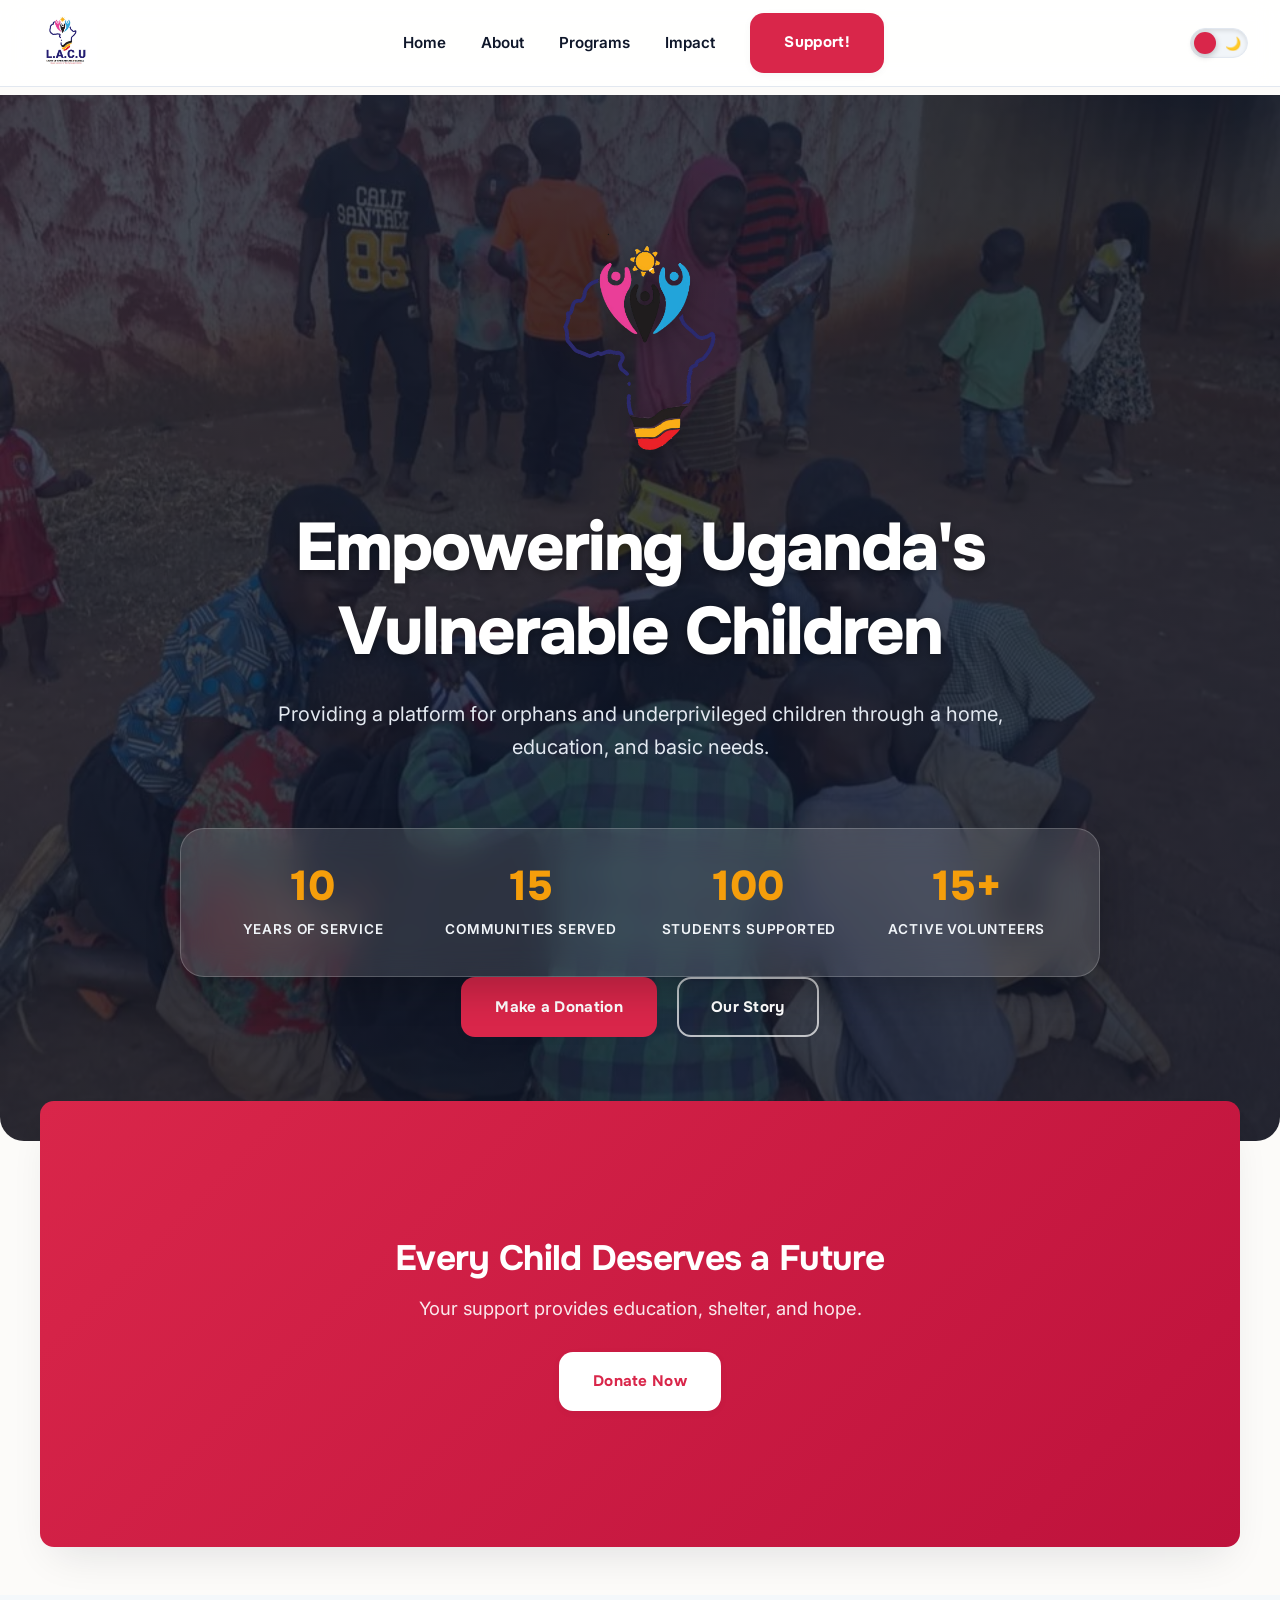
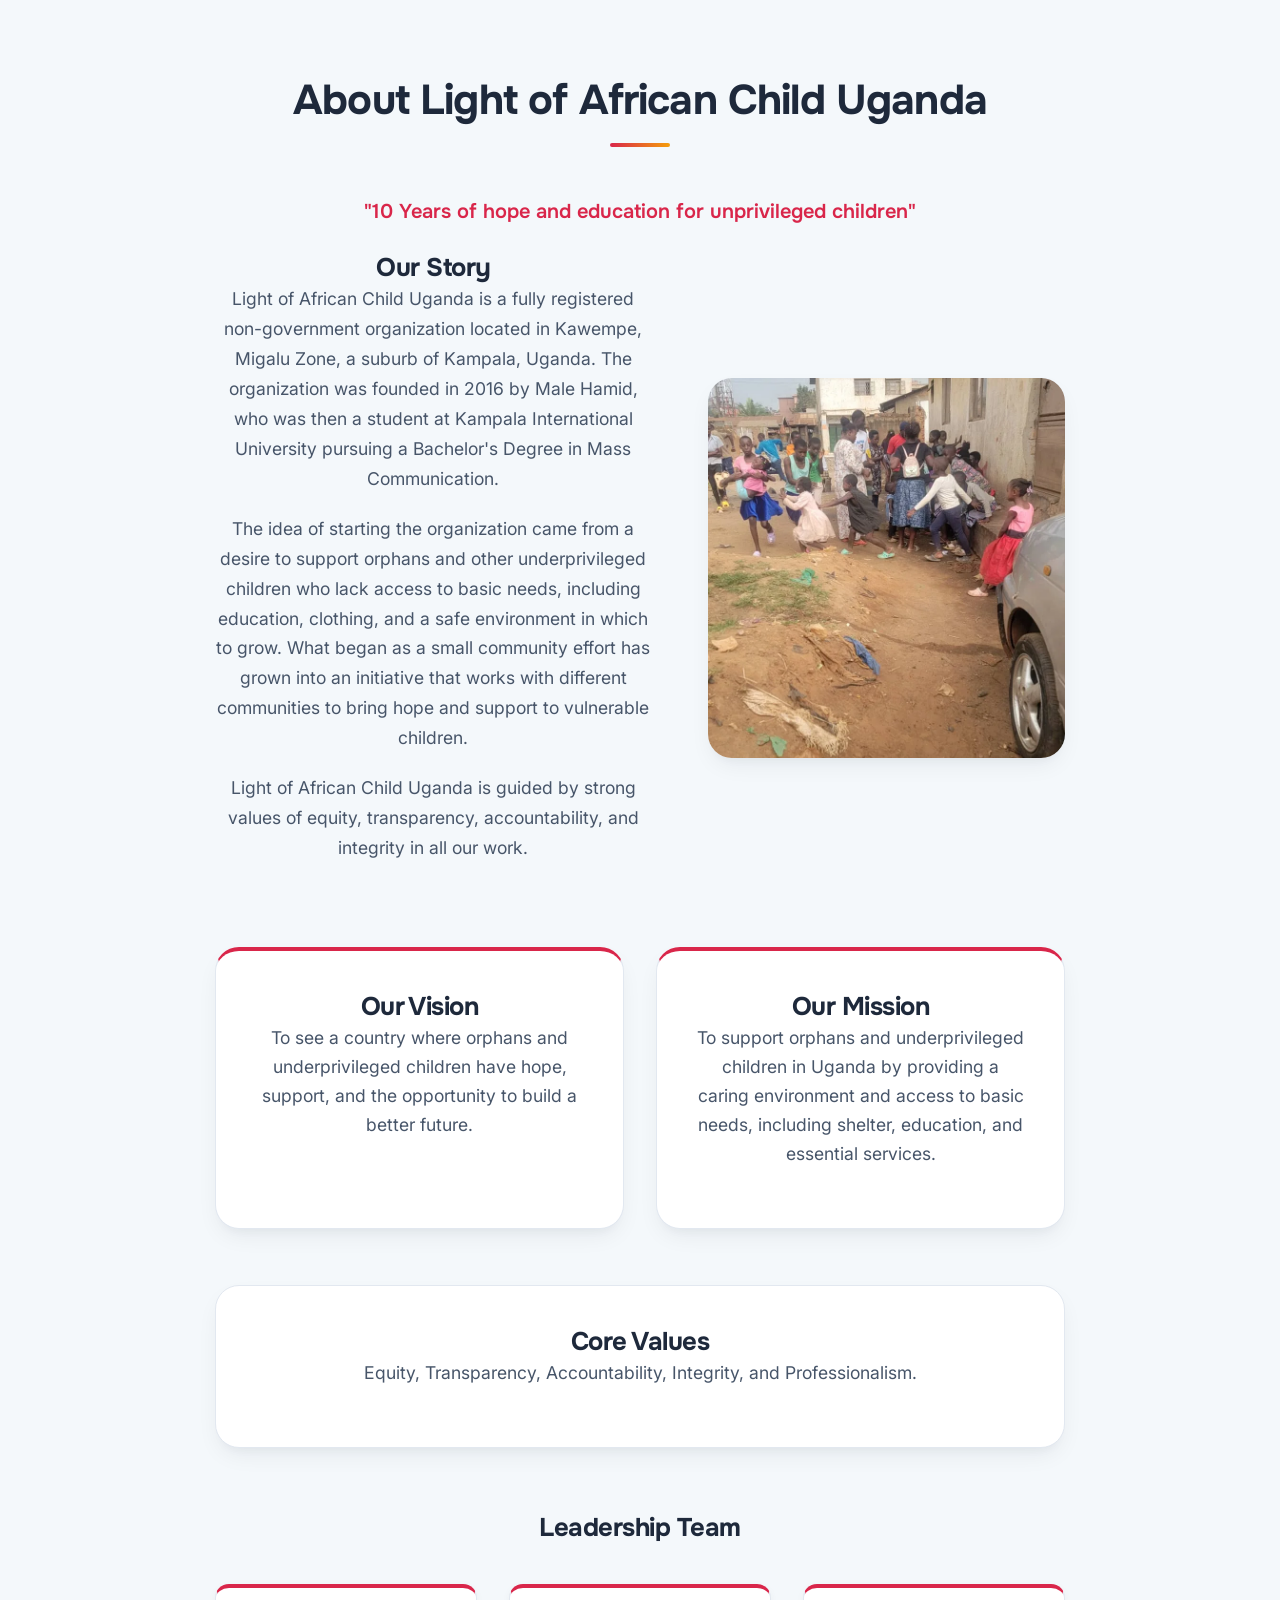
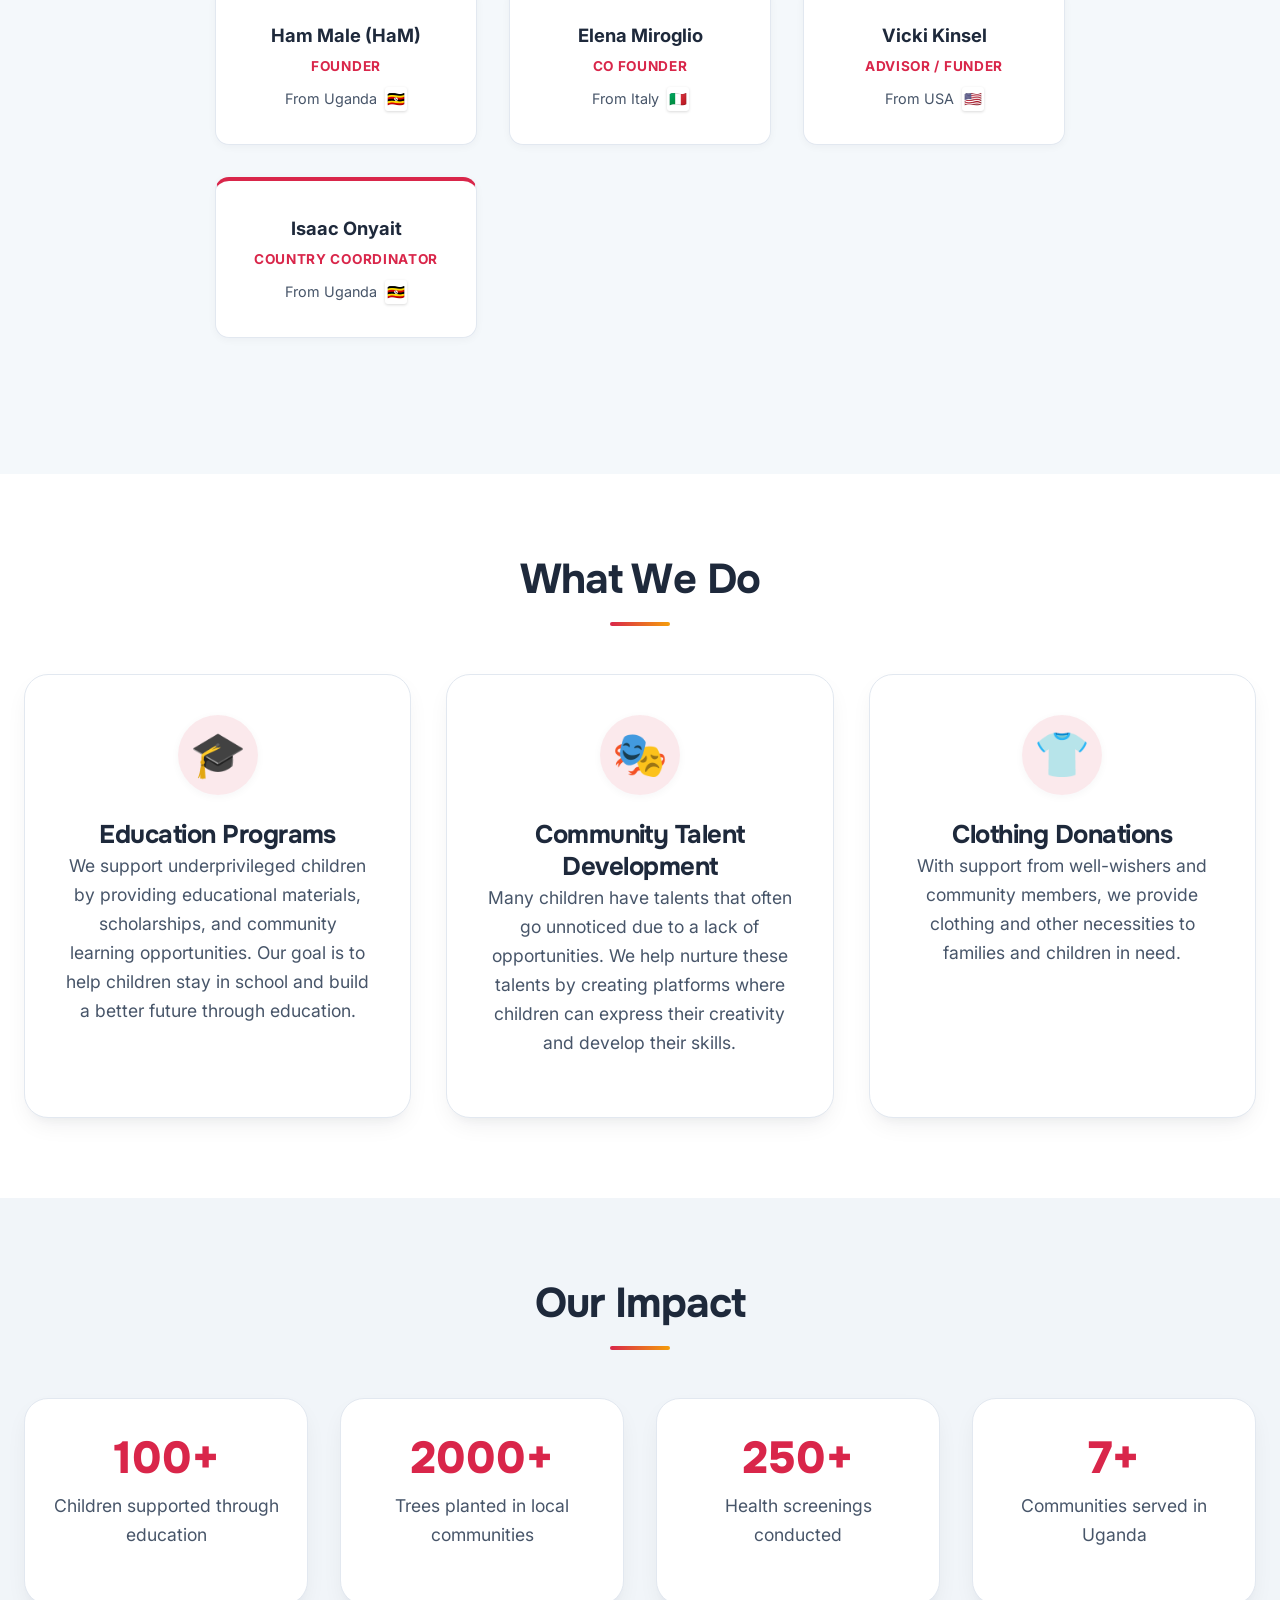
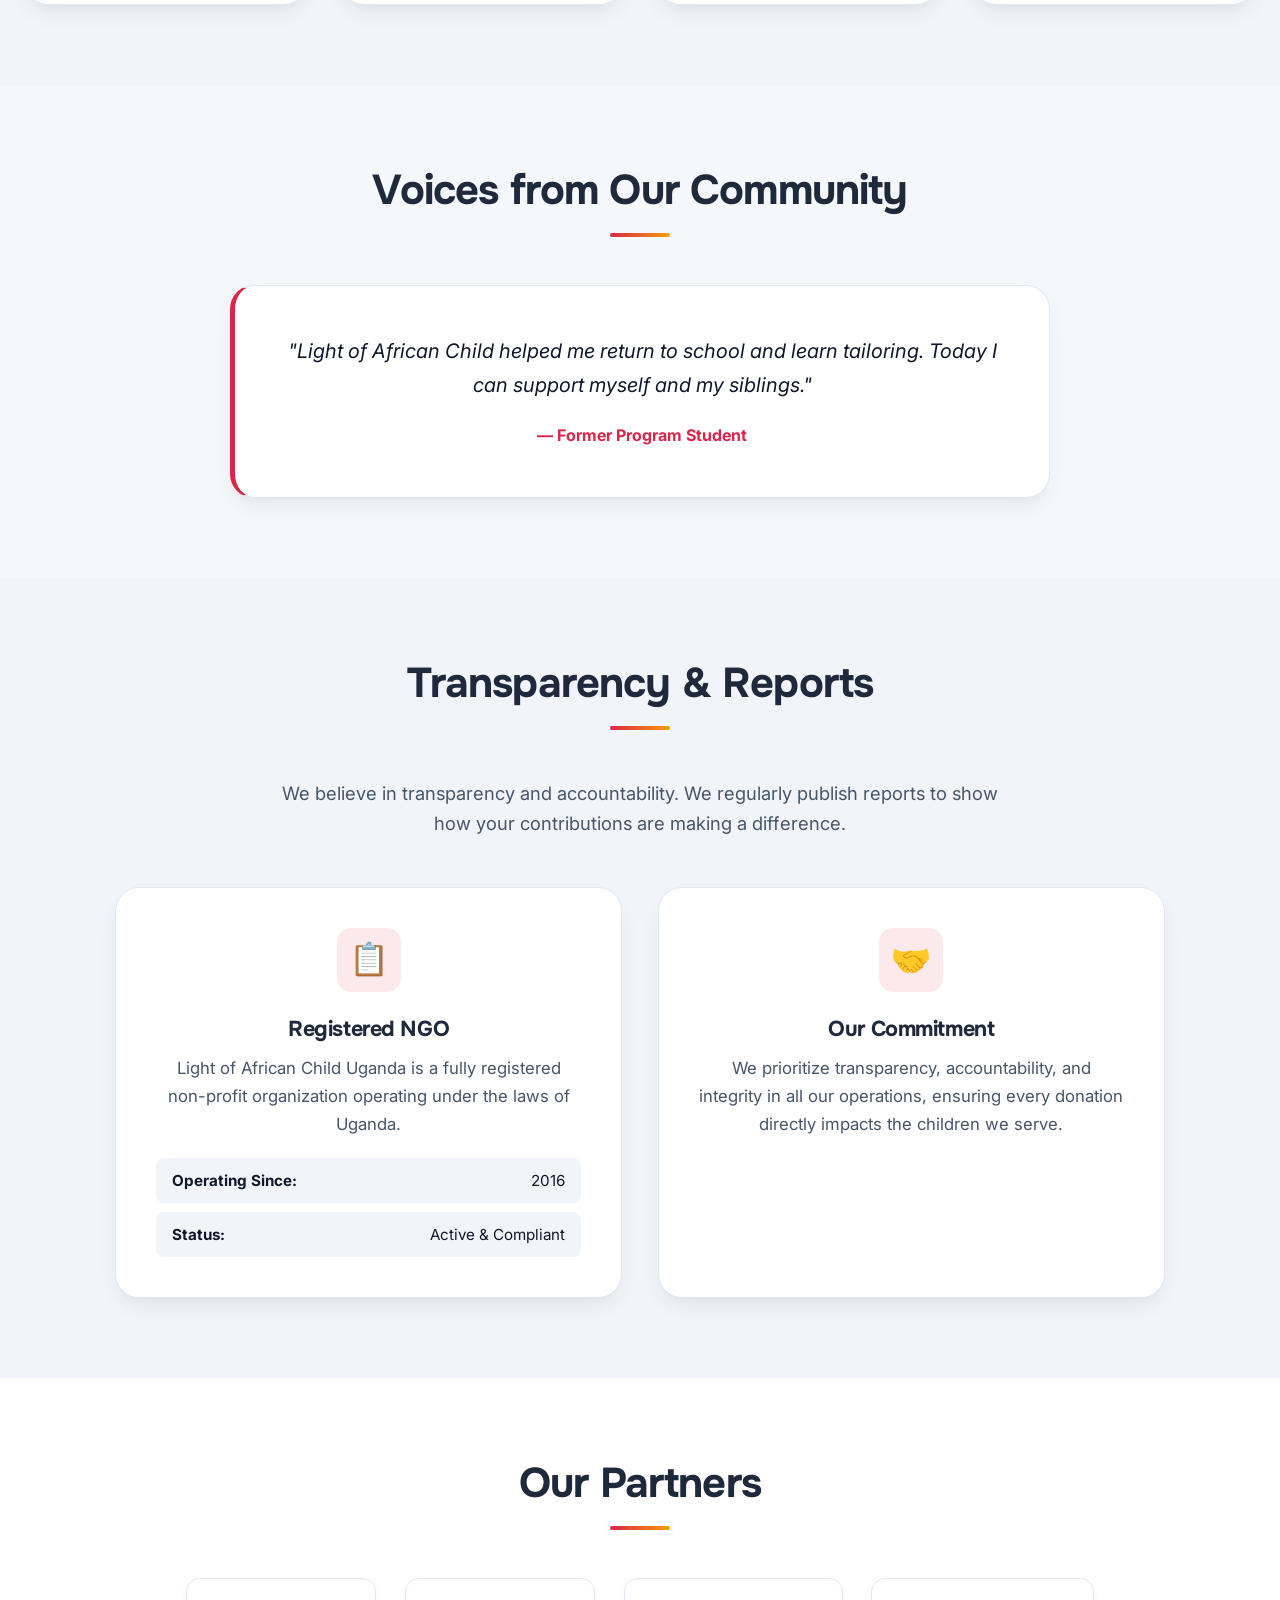
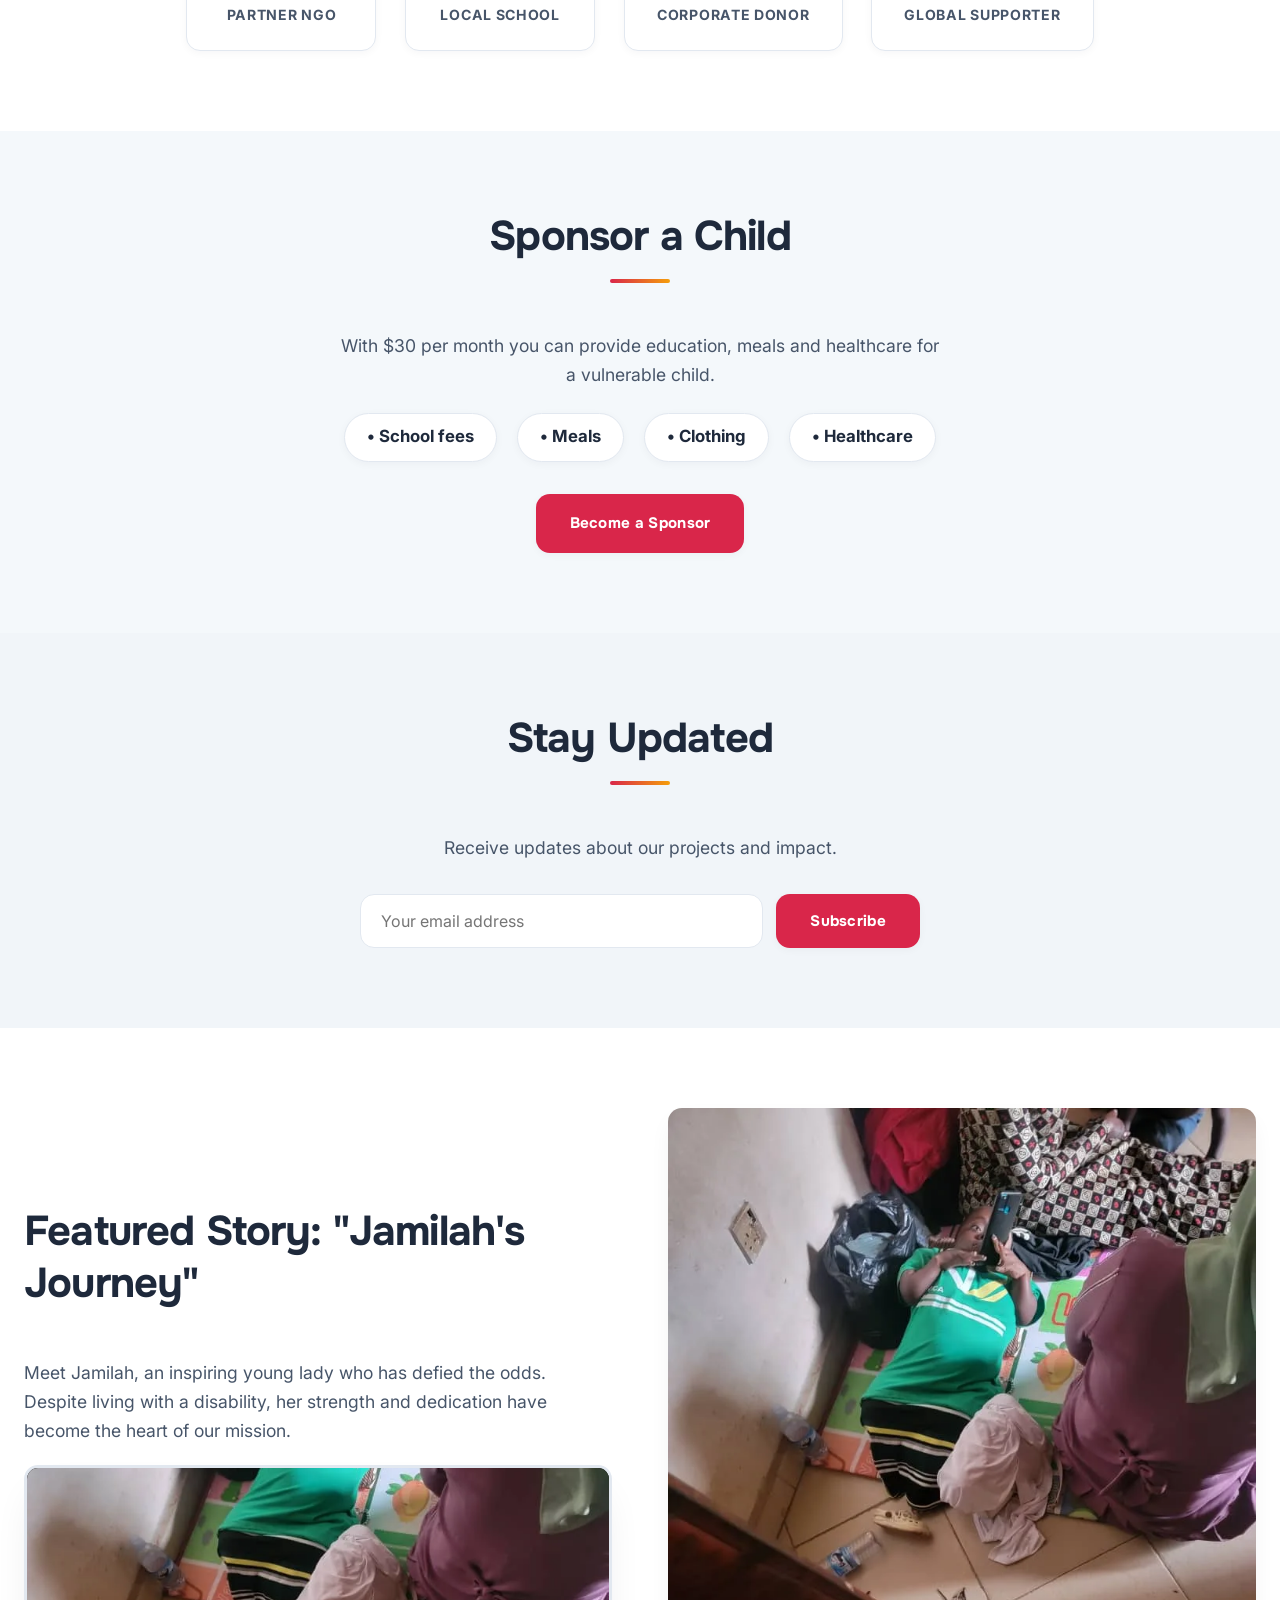
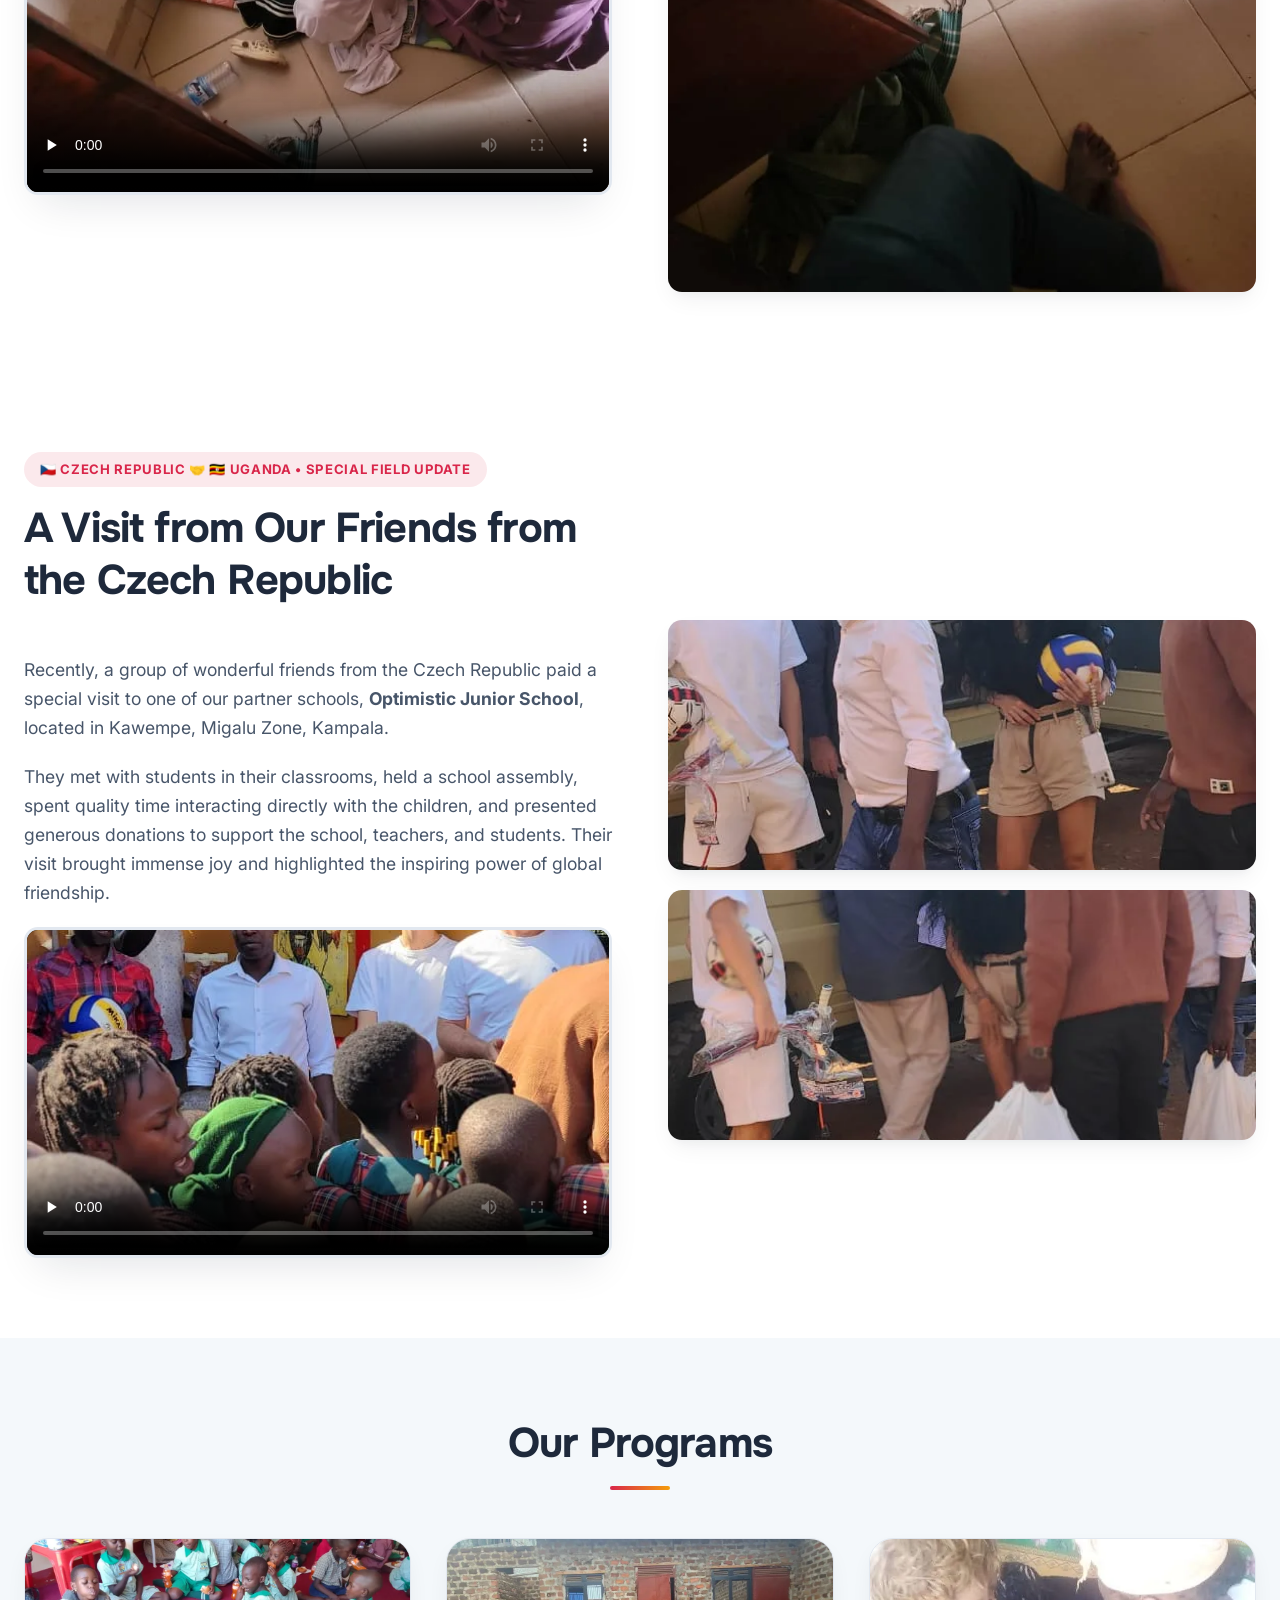
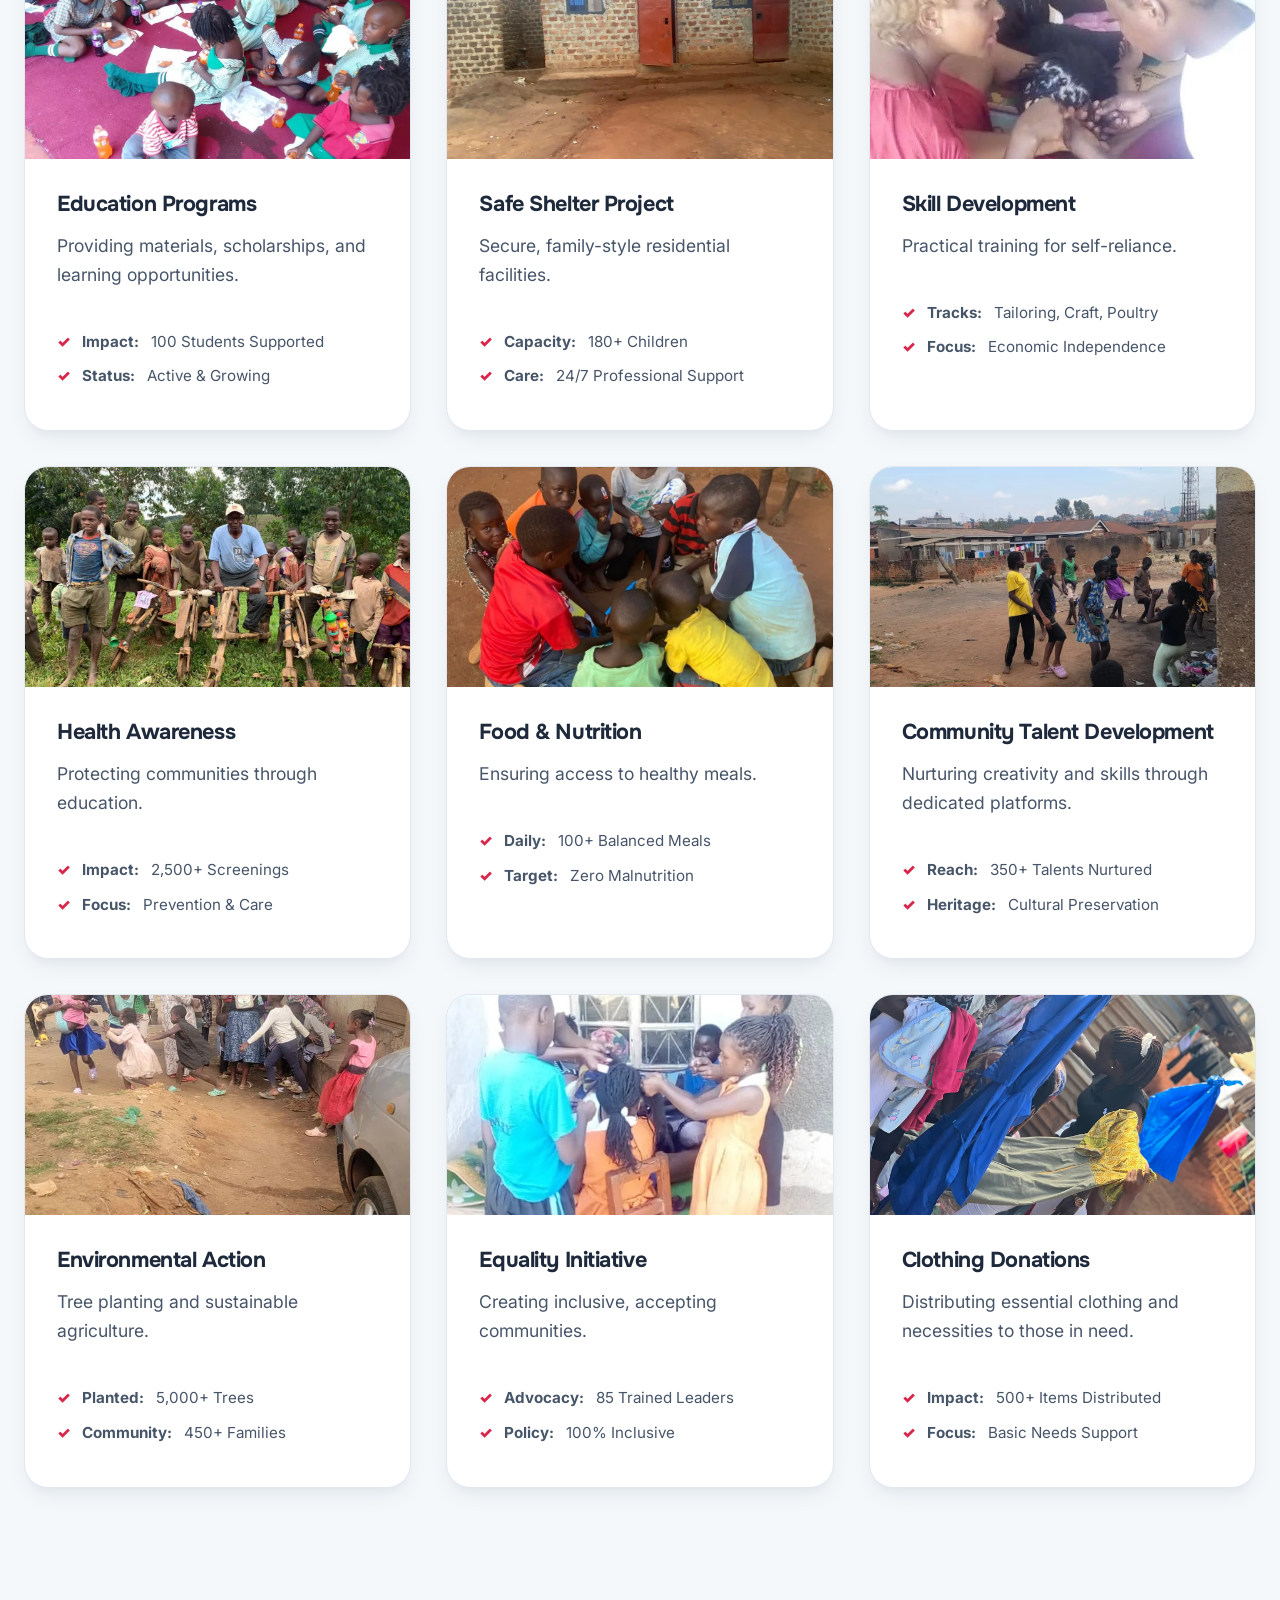
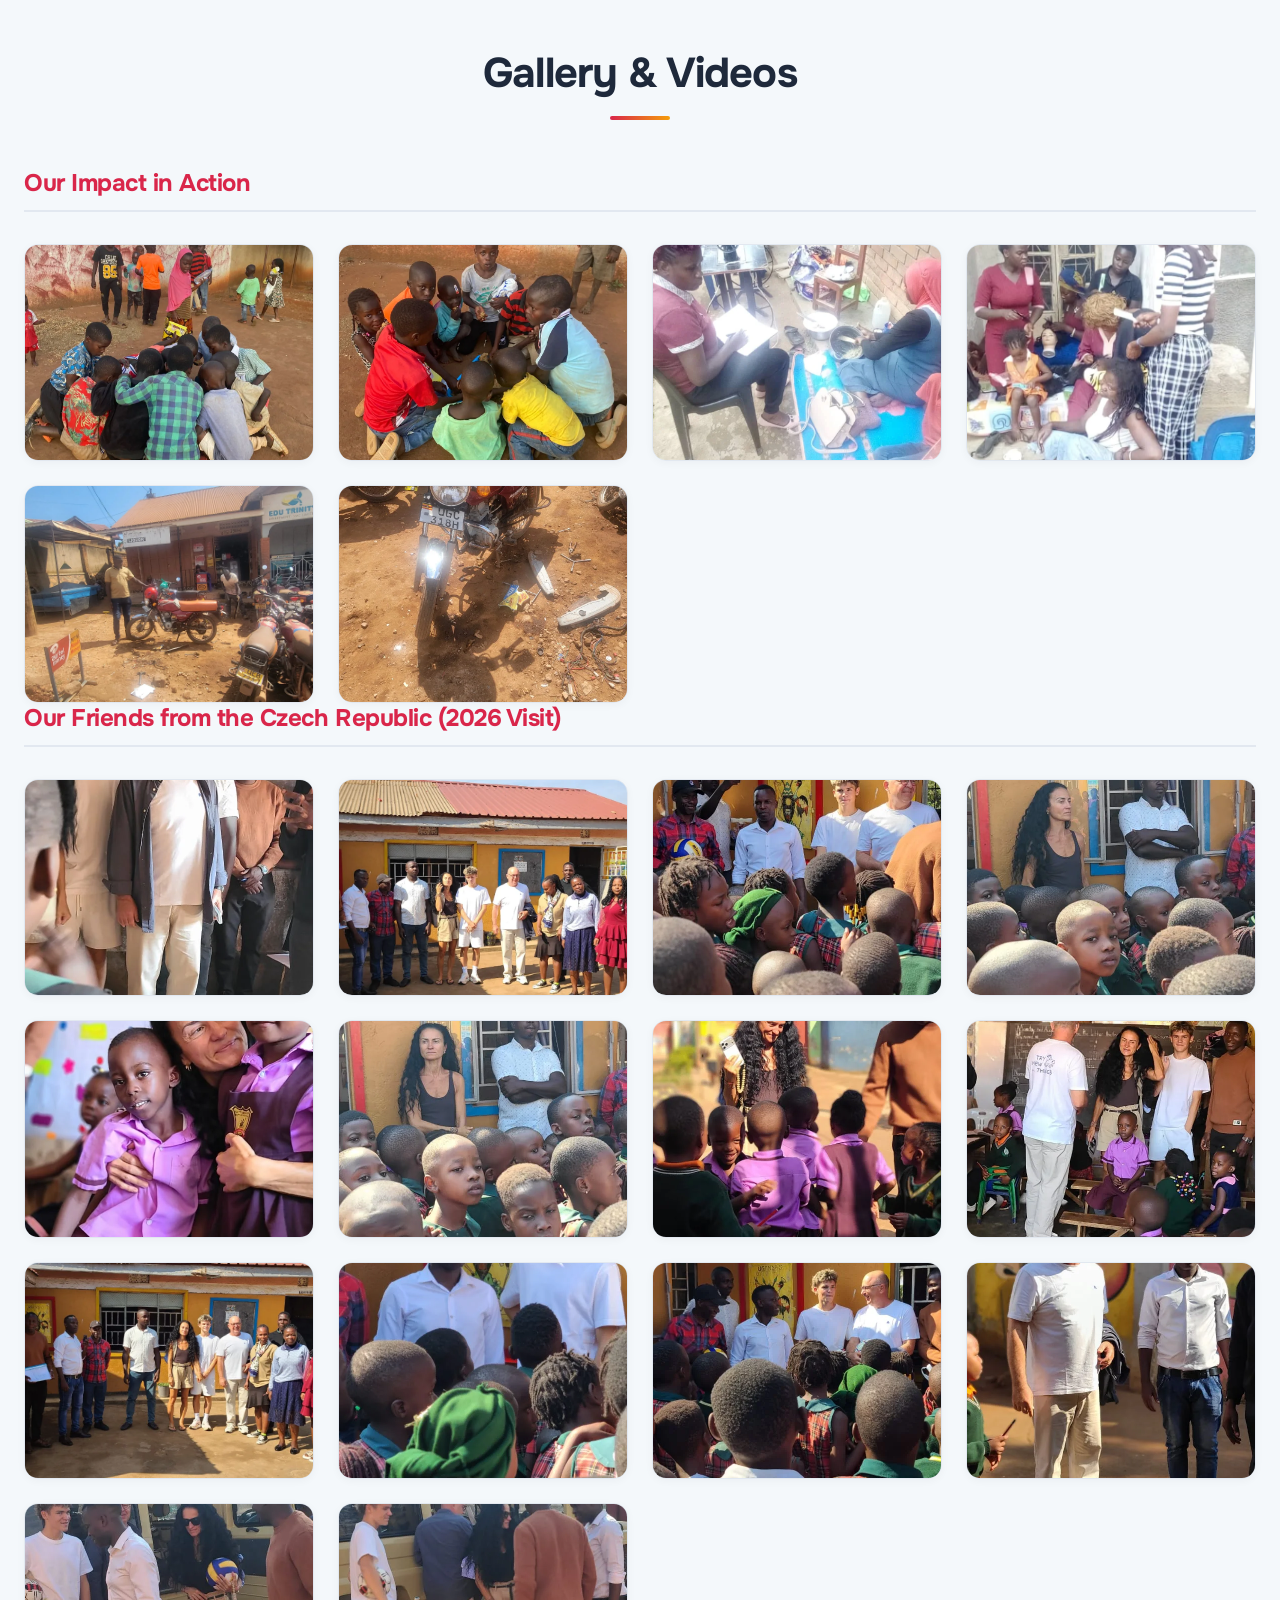
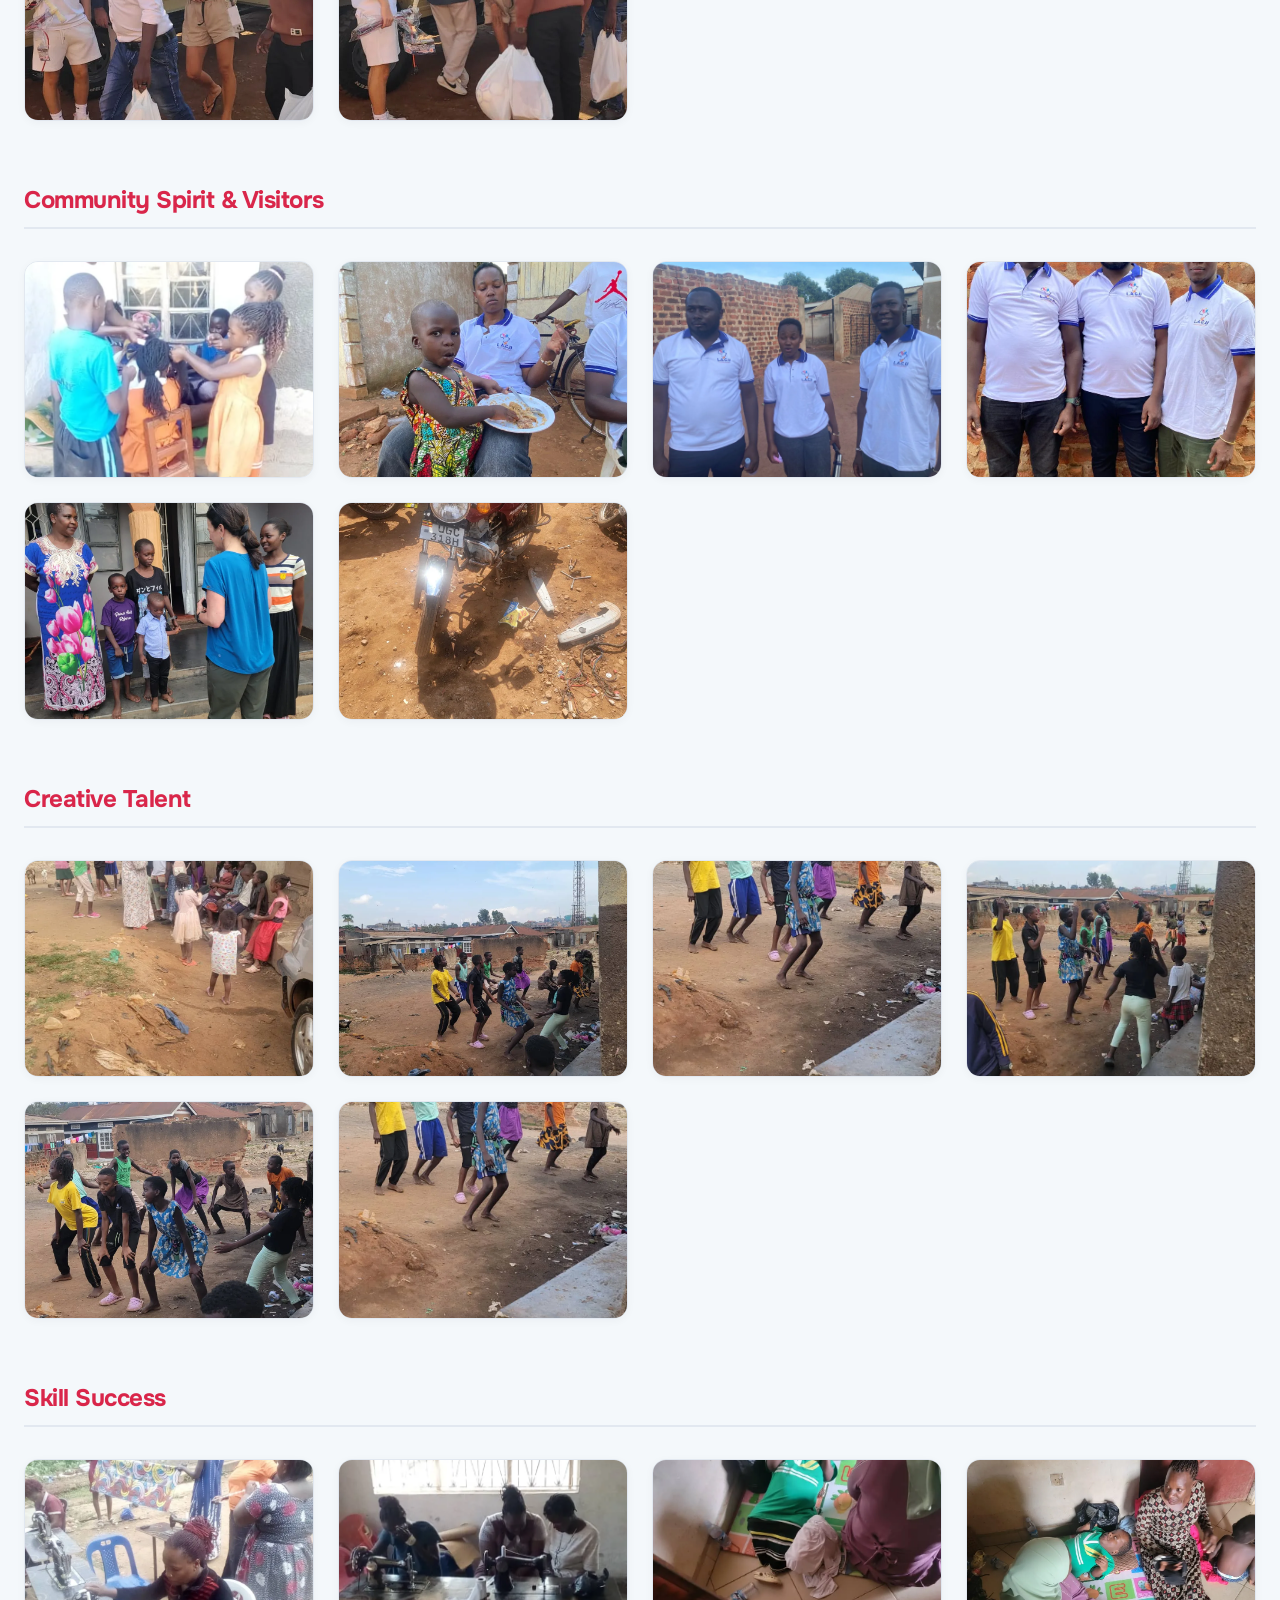
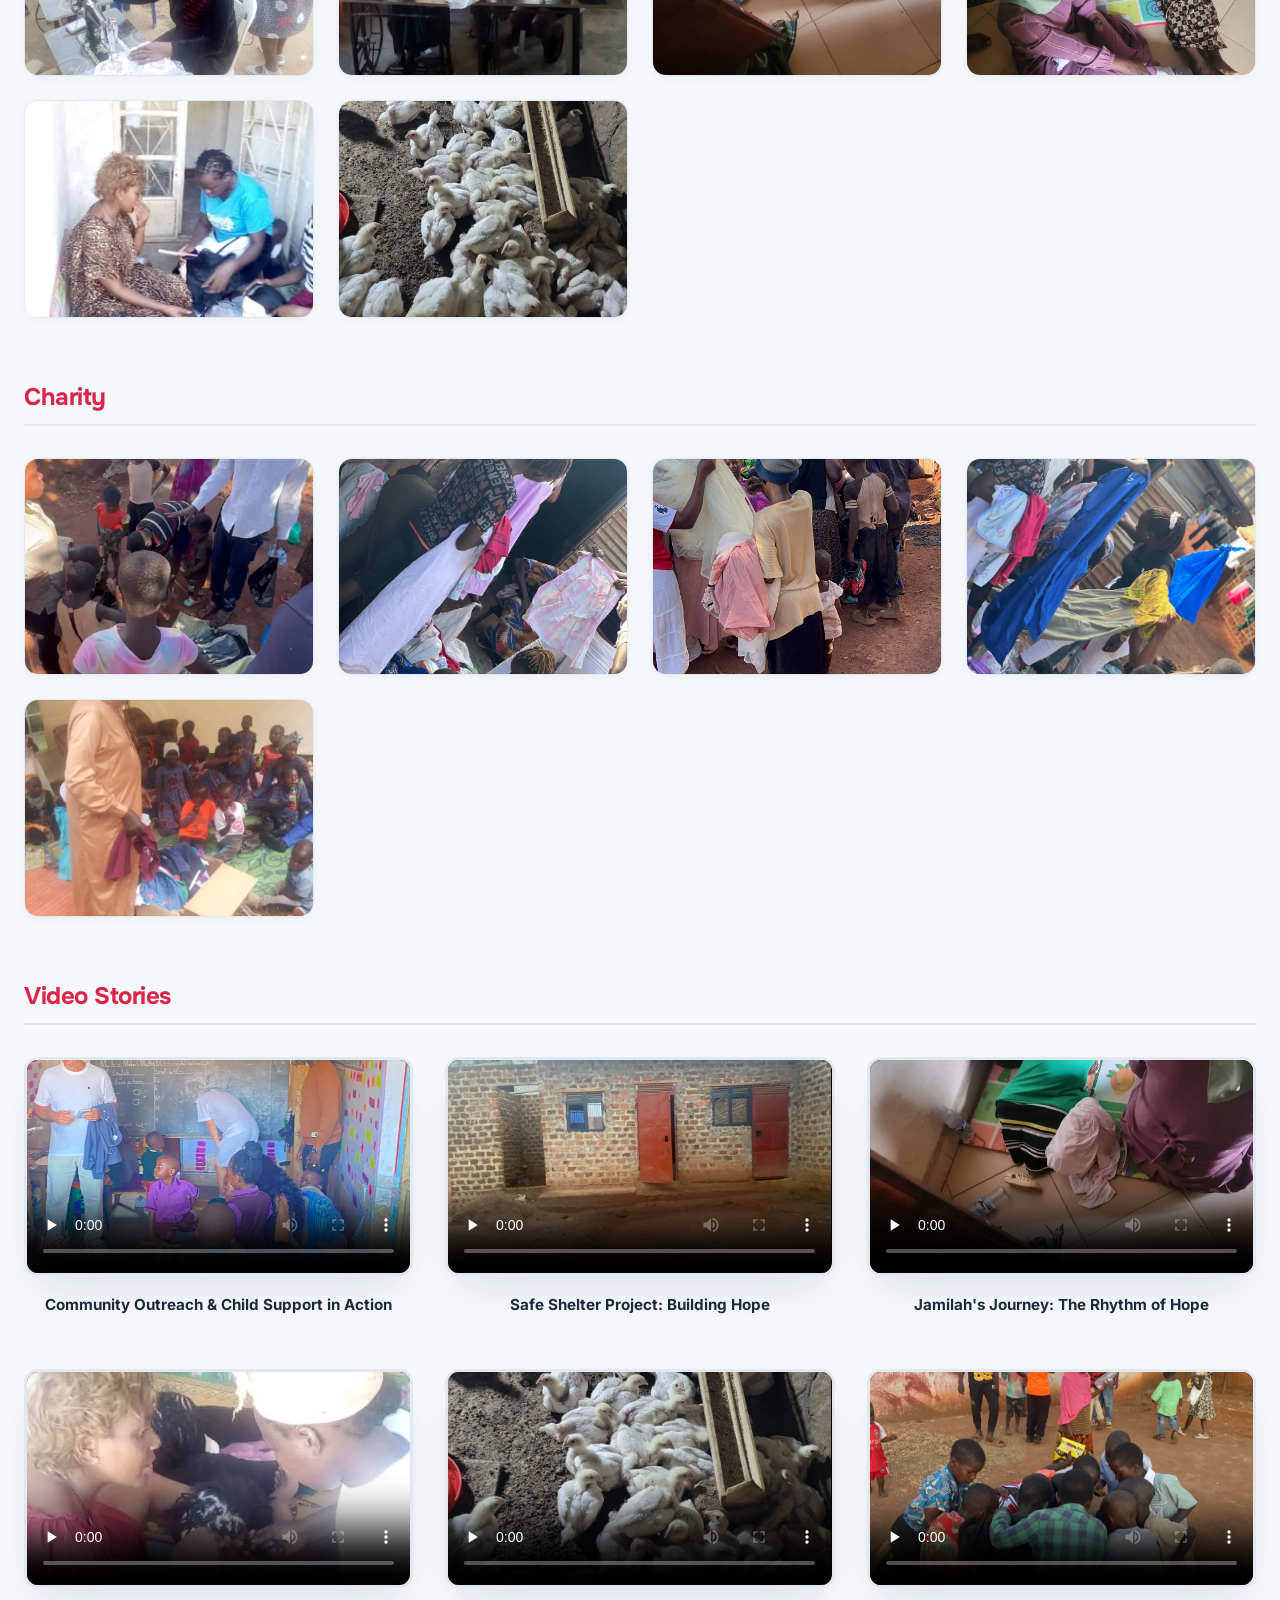
==== commit 33364dd9: "Add cache busting query parameters to style.css and main.js" ====
--- a/index.html
+++ b/index.html
@@ -57,7 +57,7 @@
       rel="stylesheet"
     />
 
-    <link rel="stylesheet" href="css/style.css" />
+    <link rel="stylesheet" href="css/style.css?v=2.0" />
 
     <script type="application/ld+json">
       {
@@ -1271,6 +1271,6 @@
       </div>
     </div>
 
-    <script src="js/main.js" defer></script>
+    <script src="js/main.js?v=2.0" defer></script>
   </body>
 </html>
